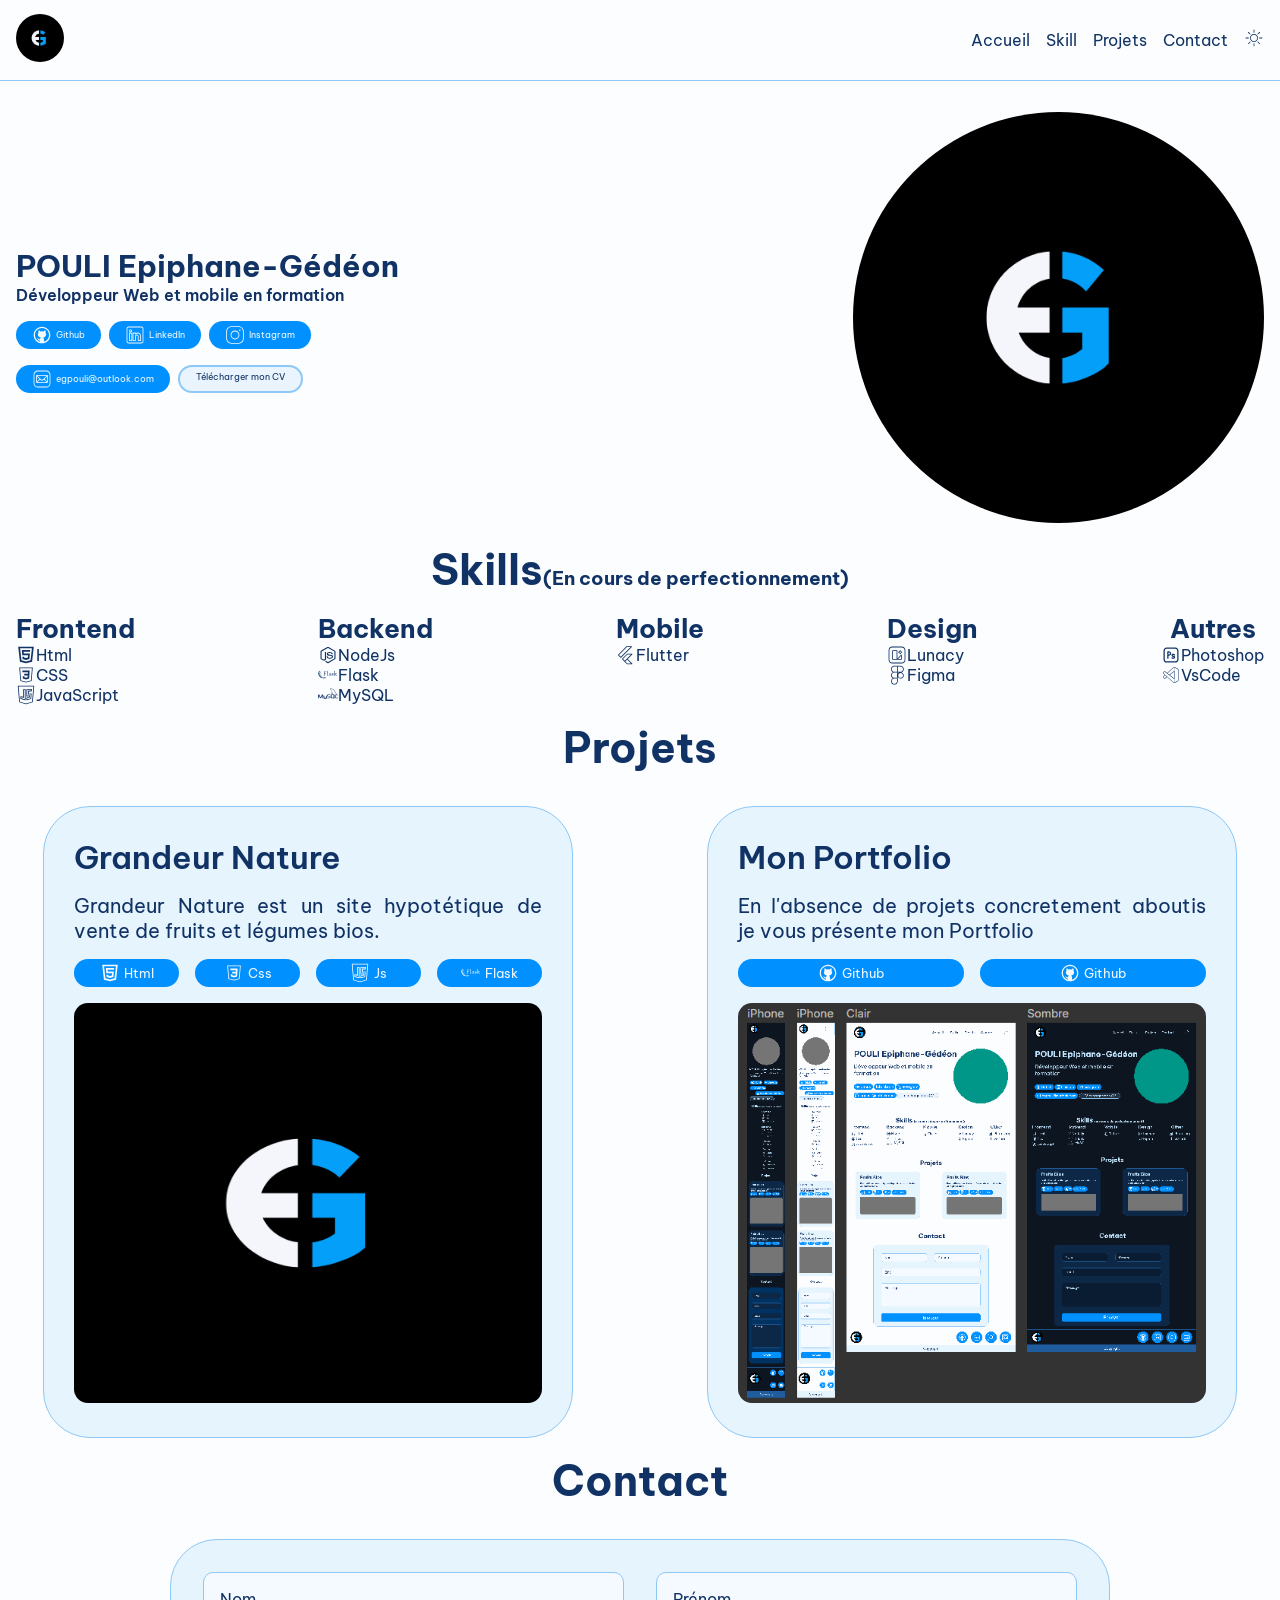
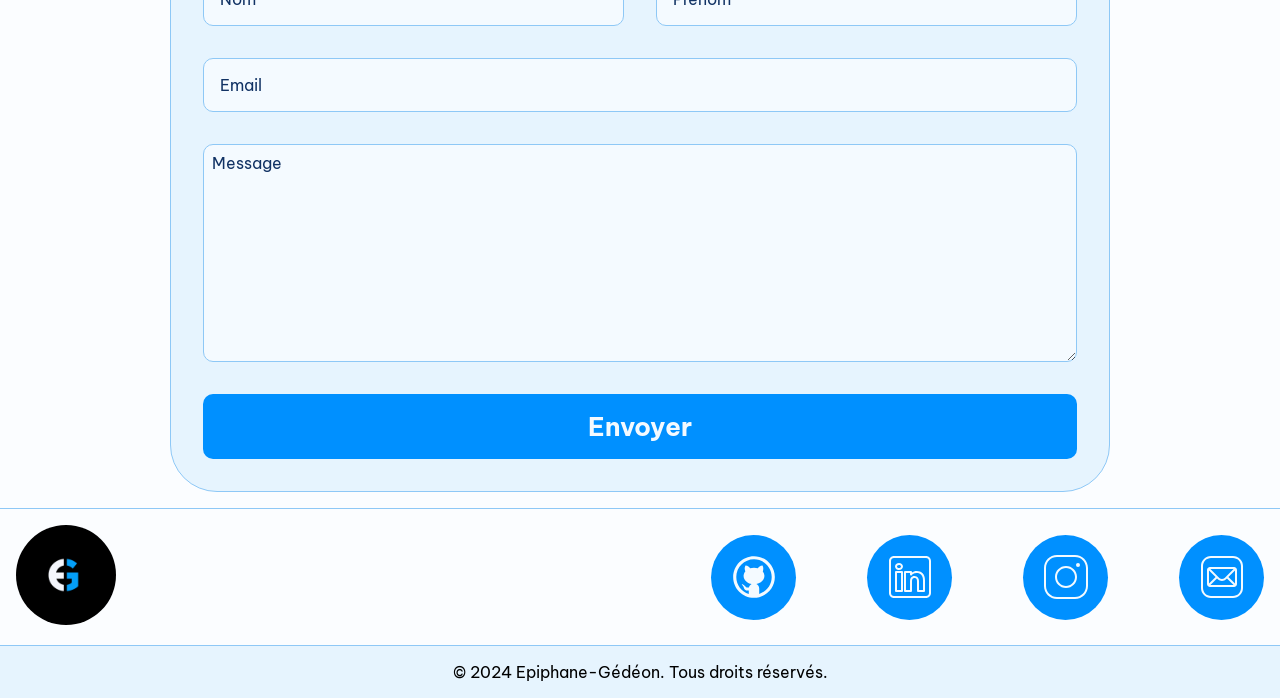
==== index.html @ 118edf69 "ProjectTaille" ====
<!DOCTYPE html>
<html lang="fr">
<head>
    <meta charset="UTF-8">
    <meta name="viewport" content="width=device-width, initial-scale=1.0">
    <link rel="alternate" href="https://www.apple.com/fr/" hreflang="fr-FR">
    <link rel="alternate" href="https://www.apple.com/" hreflang="en-US">
    <link rel="stylesheet" href="style.css">
    <link rel="icon" type="image/png" sizes="32x32" href="Images/favicon.png">
    <!--La police d'écriture-->
    <link rel="preconnect" href="https://fonts.googleapis.com">
    <link rel="preconnect" href="https://fonts.gstatic.com" crossorigin>
    <link href="https://fonts.googleapis.com/css2?family=Be+Vietnam+Pro:ital,wght@0,100;0,200;0,300;0,400;0,500;0,600;0,700;0,800;0,900;1,100;1,200;1,300;1,400;1,500;1,600;1,700;1,800;1,900&display=swap" rel="stylesheet">
    <title>POULI Epiphane-Gédéon</title>
</head>
<body>
    <header>
        <div class="logo">
            <a href=""><img src="Images/Ged.png", alt="Logo DigiComm Group"></a>
        </div>
        <div class="hamburger">
            <div class="line"></div>
            <div class="line"></div>
            <div class="line"></div>
        </div>
        <nav class = "navbar" >
            <ul class="menu">
                <li><a href="#accueil">Accueil</a></li>
                <li><a href="#skills">Skill</a></li> 
                <li><a href="#projects">Projets</a></li>
                <li><a href="#contacts">Contact</a></li>
                <li onclick="toggleDarkMode()" class="theme">
                    <svg class="icon" xmlns="http://www.w3.org/2000/svg"  viewBox="0 0 50 50" width="50px" height="50px"><path d="M 24.90625 3.96875 C 24.863281 3.976563 24.820313 3.988281 24.78125 4 C 24.316406 4.105469 23.988281 4.523438 24 5 L 24 11 C 23.996094 11.359375 24.183594 11.695313 24.496094 11.878906 C 24.808594 12.058594 25.191406 12.058594 25.503906 11.878906 C 25.816406 11.695313 26.003906 11.359375 26 11 L 26 5 C 26.011719 4.710938 25.894531 4.433594 25.6875 4.238281 C 25.476563 4.039063 25.191406 3.941406 24.90625 3.96875 Z M 10.65625 9.84375 C 10.28125 9.910156 9.980469 10.183594 9.875 10.546875 C 9.769531 10.914063 9.878906 11.304688 10.15625 11.5625 L 14.40625 15.8125 C 14.648438 16.109375 15.035156 16.246094 15.410156 16.160156 C 15.78125 16.074219 16.074219 15.78125 16.160156 15.410156 C 16.246094 15.035156 16.109375 14.648438 15.8125 14.40625 L 11.5625 10.15625 C 11.355469 9.933594 11.054688 9.820313 10.75 9.84375 C 10.71875 9.84375 10.6875 9.84375 10.65625 9.84375 Z M 39.03125 9.84375 C 38.804688 9.875 38.59375 9.988281 38.4375 10.15625 L 34.1875 14.40625 C 33.890625 14.648438 33.753906 15.035156 33.839844 15.410156 C 33.925781 15.78125 34.21875 16.074219 34.589844 16.160156 C 34.964844 16.246094 35.351563 16.109375 35.59375 15.8125 L 39.84375 11.5625 C 40.15625 11.265625 40.246094 10.800781 40.0625 10.410156 C 39.875 10.015625 39.460938 9.789063 39.03125 9.84375 Z M 24.90625 15 C 24.875 15.007813 24.84375 15.019531 24.8125 15.03125 C 24.75 15.035156 24.6875 15.046875 24.625 15.0625 C 24.613281 15.074219 24.605469 15.082031 24.59375 15.09375 C 19.289063 15.320313 15 19.640625 15 25 C 15 30.503906 19.496094 35 25 35 C 30.503906 35 35 30.503906 35 25 C 35 19.660156 30.746094 15.355469 25.46875 15.09375 C 25.433594 15.09375 25.410156 15.0625 25.375 15.0625 C 25.273438 15.023438 25.167969 15.003906 25.0625 15 C 25.042969 15 25.019531 15 25 15 C 24.96875 15 24.9375 15 24.90625 15 Z M 24.9375 17 C 24.957031 17 24.980469 17 25 17 C 25.03125 17 25.0625 17 25.09375 17 C 29.46875 17.050781 33 20.613281 33 25 C 33 29.421875 29.421875 33 25 33 C 20.582031 33 17 29.421875 17 25 C 17 20.601563 20.546875 17.035156 24.9375 17 Z M 4.71875 24 C 4.167969 24.078125 3.78125 24.589844 3.859375 25.140625 C 3.9375 25.691406 4.449219 26.078125 5 26 L 11 26 C 11.359375 26.003906 11.695313 25.816406 11.878906 25.503906 C 12.058594 25.191406 12.058594 24.808594 11.878906 24.496094 C 11.695313 24.183594 11.359375 23.996094 11 24 L 5 24 C 4.96875 24 4.9375 24 4.90625 24 C 4.875 24 4.84375 24 4.8125 24 C 4.78125 24 4.75 24 4.71875 24 Z M 38.71875 24 C 38.167969 24.078125 37.78125 24.589844 37.859375 25.140625 C 37.9375 25.691406 38.449219 26.078125 39 26 L 45 26 C 45.359375 26.003906 45.695313 25.816406 45.878906 25.503906 C 46.058594 25.191406 46.058594 24.808594 45.878906 24.496094 C 45.695313 24.183594 45.359375 23.996094 45 24 L 39 24 C 38.96875 24 38.9375 24 38.90625 24 C 38.875 24 38.84375 24 38.8125 24 C 38.78125 24 38.75 24 38.71875 24 Z M 15 33.875 C 14.773438 33.90625 14.5625 34.019531 14.40625 34.1875 L 10.15625 38.4375 C 9.859375 38.679688 9.722656 39.066406 9.808594 39.441406 C 9.894531 39.8125 10.1875 40.105469 10.558594 40.191406 C 10.933594 40.277344 11.320313 40.140625 11.5625 39.84375 L 15.8125 35.59375 C 16.109375 35.308594 16.199219 34.867188 16.039063 34.488281 C 15.882813 34.109375 15.503906 33.867188 15.09375 33.875 C 15.0625 33.875 15.03125 33.875 15 33.875 Z M 34.6875 33.875 C 34.3125 33.941406 34.011719 34.214844 33.90625 34.578125 C 33.800781 34.945313 33.910156 35.335938 34.1875 35.59375 L 38.4375 39.84375 C 38.679688 40.140625 39.066406 40.277344 39.441406 40.191406 C 39.8125 40.105469 40.105469 39.8125 40.191406 39.441406 C 40.277344 39.066406 40.140625 38.679688 39.84375 38.4375 L 35.59375 34.1875 C 35.40625 33.988281 35.148438 33.878906 34.875 33.875 C 34.84375 33.875 34.8125 33.875 34.78125 33.875 C 34.75 33.875 34.71875 33.875 34.6875 33.875 Z M 24.90625 37.96875 C 24.863281 37.976563 24.820313 37.988281 24.78125 38 C 24.316406 38.105469 23.988281 38.523438 24 39 L 24 45 C 23.996094 45.359375 24.183594 45.695313 24.496094 45.878906 C 24.808594 46.058594 25.191406 46.058594 25.503906 45.878906 C 25.816406 45.695313 26.003906 45.359375 26 45 L 26 39 C 26.011719 38.710938 25.894531 38.433594 25.6875 38.238281 C 25.476563 38.039063 25.191406 37.941406 24.90625 37.96875 Z"/></svg>
                </li>
            </ul>
        </nav>
    </header>
    <main>
        <section class="section-Accueil" id="accueil">
            <div class="info">
                <div class="text">
                    <h1>POULI Epiphane-Gédéon</h1>
                    <h2>Développeur Web et mobile en formation</h2>
                </div>
                <div class="boutons">
                    <a href="https://github.com/epiphane-gedeon" class="bouton" target="_blank">
                        <div class="bouton-text">
                            <svg class="icon" xmlns="http://www.w3.org/2000/svg"  viewBox="0 0 48 48"><path d="M 24 4 C 12.972066 4 4 12.972074 4 24 C 4 35.027926 12.972066 44 24 44 C 35.027934 44 44 35.027926 44 24 C 44 12.972074 35.027934 4 24 4 z M 24 7 C 33.406615 7 41 14.593391 41 24 C 41 31.66536 35.956939 38.122519 29 40.251953 L 29 35.136719 C 29 33.226635 27.899316 31.588619 26.308594 30.773438 A 10 8 0 0 0 32.4375 18.720703 C 32.881044 17.355414 33.376523 14.960672 32.199219 13.076172 C 29.929345 13.076172 28.464667 14.632086 27.765625 15.599609 A 10 8 0 0 0 24 15 A 10 8 0 0 0 20.230469 15.59375 C 19.529731 14.625773 18.066226 13.076172 15.800781 13.076172 C 14.449711 15.238817 15.28492 17.564557 15.732422 18.513672 A 10 8 0 0 0 21.681641 30.779297 C 20.3755 31.452483 19.397283 32.674042 19.097656 34.15625 L 17.783203 34.15625 C 16.486203 34.15625 15.98225 33.629234 15.28125 32.740234 C 14.58925 31.851234 13.845172 31.253859 12.951172 31.005859 C 12.469172 30.954859 12.144453 31.321484 12.564453 31.646484 C 13.983453 32.612484 14.081391 34.193516 14.650391 35.228516 C 15.168391 36.160516 16.229687 37 17.429688 37 L 19 37 L 19 40.251953 C 12.043061 38.122519 7 31.66536 7 24 C 7 14.593391 14.593385 7 24 7 z"/></svg>
                            <p>Github</p>
                        </div>
                    </a>
                    <a href="https://www.linkedin.com/in/epiphane-gedeon-pouli/" class="bouton" target="_blank">
                        <div class="bouton-text">
                            <svg class="icon" xmlns="http://www.w3.org/2000/svg"  viewBox="0 0 50 50" width="50px" height="50px"><path d="M 9 4 C 6.2504839 4 4 6.2504839 4 9 L 4 41 C 4 43.749516 6.2504839 46 9 46 L 41 46 C 43.749516 46 46 43.749516 46 41 L 46 9 C 46 6.2504839 43.749516 4 41 4 L 9 4 z M 9 6 L 41 6 C 42.668484 6 44 7.3315161 44 9 L 44 41 C 44 42.668484 42.668484 44 41 44 L 9 44 C 7.3315161 44 6 42.668484 6 41 L 6 9 C 6 7.3315161 7.3315161 6 9 6 z M 14 11.011719 C 12.904779 11.011719 11.919219 11.339079 11.189453 11.953125 C 10.459687 12.567171 10.011719 13.484511 10.011719 14.466797 C 10.011719 16.333977 11.631285 17.789609 13.691406 17.933594 A 0.98809878 0.98809878 0 0 0 13.695312 17.935547 A 0.98809878 0.98809878 0 0 0 14 17.988281 C 16.27301 17.988281 17.988281 16.396083 17.988281 14.466797 A 0.98809878 0.98809878 0 0 0 17.986328 14.414062 C 17.884577 12.513831 16.190443 11.011719 14 11.011719 z M 14 12.988281 C 15.392231 12.988281 15.94197 13.610038 16.001953 14.492188 C 15.989803 15.348434 15.460091 16.011719 14 16.011719 C 12.614594 16.011719 11.988281 15.302225 11.988281 14.466797 C 11.988281 14.049083 12.140703 13.734298 12.460938 13.464844 C 12.78117 13.19539 13.295221 12.988281 14 12.988281 z M 11 19 A 1.0001 1.0001 0 0 0 10 20 L 10 39 A 1.0001 1.0001 0 0 0 11 40 L 17 40 A 1.0001 1.0001 0 0 0 18 39 L 18 33.134766 L 18 20 A 1.0001 1.0001 0 0 0 17 19 L 11 19 z M 20 19 A 1.0001 1.0001 0 0 0 19 20 L 19 39 A 1.0001 1.0001 0 0 0 20 40 L 26 40 A 1.0001 1.0001 0 0 0 27 39 L 27 29 C 27 28.170333 27.226394 27.345035 27.625 26.804688 C 28.023606 26.264339 28.526466 25.940057 29.482422 25.957031 C 30.468166 25.973981 30.989999 26.311669 31.384766 26.841797 C 31.779532 27.371924 32 28.166667 32 29 L 32 39 A 1.0001 1.0001 0 0 0 33 40 L 39 40 A 1.0001 1.0001 0 0 0 40 39 L 40 28.261719 C 40 25.300181 39.122788 22.95433 37.619141 21.367188 C 36.115493 19.780044 34.024172 19 31.8125 19 C 29.710483 19 28.110853 19.704889 27 20.423828 L 27 20 A 1.0001 1.0001 0 0 0 26 19 L 20 19 z M 12 21 L 16 21 L 16 33.134766 L 16 38 L 12 38 L 12 21 z M 21 21 L 25 21 L 25 22.560547 A 1.0001 1.0001 0 0 0 26.798828 23.162109 C 26.798828 23.162109 28.369194 21 31.8125 21 C 33.565828 21 35.069366 21.582581 36.167969 22.742188 C 37.266572 23.901794 38 25.688257 38 28.261719 L 38 38 L 34 38 L 34 29 C 34 27.833333 33.720468 26.627107 32.990234 25.646484 C 32.260001 24.665862 31.031834 23.983076 29.517578 23.957031 C 27.995534 23.930001 26.747519 24.626988 26.015625 25.619141 C 25.283731 26.611293 25 27.829667 25 29 L 25 38 L 21 38 L 21 21 z"/></svg>
                            <p>LinkedIn</p>
                        </div>
                    </a>
                    <a href="https://www.instagram.com/epiphane_gedeon" class="bouton" target="_blank">
                        <div class="bouton-text">
                            <svg class="icon" xmlns="http://www.w3.org/2000/svg"  viewBox="0 0 50 50" width="50px" height="50px"><path d="M 16 3 C 8.8324839 3 3 8.8324839 3 16 L 3 34 C 3 41.167516 8.8324839 47 16 47 L 34 47 C 41.167516 47 47 41.167516 47 34 L 47 16 C 47 8.8324839 41.167516 3 34 3 L 16 3 z M 16 5 L 34 5 C 40.086484 5 45 9.9135161 45 16 L 45 34 C 45 40.086484 40.086484 45 34 45 L 16 45 C 9.9135161 45 5 40.086484 5 34 L 5 16 C 5 9.9135161 9.9135161 5 16 5 z M 37 11 A 2 2 0 0 0 35 13 A 2 2 0 0 0 37 15 A 2 2 0 0 0 39 13 A 2 2 0 0 0 37 11 z M 25 14 C 18.936712 14 14 18.936712 14 25 C 14 31.063288 18.936712 36 25 36 C 31.063288 36 36 31.063288 36 25 C 36 18.936712 31.063288 14 25 14 z M 25 16 C 29.982407 16 34 20.017593 34 25 C 34 29.982407 29.982407 34 25 34 C 20.017593 34 16 29.982407 16 25 C 16 20.017593 20.017593 16 25 16 z"/></svg>
                            <p>Instagram</p>
                        </div>
                    </a>
                </div>
                <div class="boutons">
                    <a href="mailto:egpouli@outlook.com" class="bouton" target="_blank">
                        <div class="bouton-text">
                            <svg class="icon" xmlns="http://www.w3.org/2000/svg" viewBox="0 0 50 50"><path d="M 14 4 C 8.4886661 4 4 8.4886661 4 14 L 4 36 C 4 41.511334 8.4886661 46 14 46 L 36 46 C 41.511334 46 46 41.511334 46 36 L 46 14 C 46 8.4886661 41.511334 4 36 4 L 14 4 z M 14 6 L 36 6 C 40.430666 6 44 9.5693339 44 14 L 44 36 C 44 40.430666 40.430666 44 36 44 L 14 44 C 9.5693339 44 6 40.430666 6 36 L 6 14 C 6 9.5693339 9.5693339 6 14 6 z M 13 15 C 11.35503 15 10 16.35503 10 18 L 10 32 C 10 33.64497 11.35503 35 13 35 L 37 35 C 38.64497 35 40 33.64497 40 32 L 40 18 C 40 16.35503 38.64497 15 37 15 L 13 15 z M 13.414062 17 L 36.583984 17 L 27.677734 25.892578 C 26.18494 27.382984 23.796834 27.382819 22.304688 25.890625 L 13.414062 17 z M 38 18.412109 L 38 31.587891 L 31.402344 25 L 38 18.412109 z M 12 18.414062 L 18.585938 25 L 12 31.585938 L 12 18.414062 z M 29.988281 26.412109 L 36.585938 33 L 13.414062 33 L 20 26.414062 L 20.890625 27.304688 C 23.146478 29.56054 26.832638 29.562194 29.089844 27.308594 L 29.988281 26.412109 z"/></svg>
                            <p>egpouli@outlook.com</p>
                        </div>
                    </a>
                    <a href="Docs/CV.pdf" download="CV_POULI_Epiphane-Gedeon.pdf" class="bouton bouton-transparent">Télécharger mon CV</a>
                </div>
            </div>
            <div class="photo">
                <img src="Images/Ged.png" alt="Photo de Gédéon">
            </div>
        </section>
        <section class="skills" id="skills">
            <h1>Skills<span>(En cours de perfectionnement)</span></h1>
            <div class="skills-container">
                <div class="skill-type">
                    <h1>Frontend</h1>
                    <div class="skill">
                        <svg class="icon" xmlns="http://www.w3.org/2000/svg"  viewBox="0 0 24 24" width="48px" height="48px"><path d="M 2.6289062 2 L 4.7109375 20 L 11.998047 22 L 19.287109 20 L 21.369141 2 L 2.6289062 2 z M 4.8710938 4 L 19.126953 4 L 17.457031 18.429688 L 12 19.925781 L 6.5429688 18.429688 L 4.8710938 4 z M 7.0078125 6 L 7.5449219 12.337891 L 14.480469 12.337891 L 14.244141 15.091797 L 12.023438 15.591797 L 9.7617188 15.09375 L 9.6757812 14.074219 L 7.6933594 14.074219 L 7.9140625 16.697266 L 11.960938 17.986328 L 12.001953 18 L 16.09375 16.697266 L 16.640625 10.261719 L 9.3515625 10.261719 L 9.1699219 8.0820312 L 16.824219 8.0820312 L 17.003906 6 L 7.0078125 6 z"/></svg>
                        <p>Html</p>
                    </div>
                    <div class="skill">
                        <svg class="icon" xmlns="http://www.w3.org/2000/svg"  viewBox="0 0 50 50" width="50px" height="50px"><path fill-rule="evenodd" d="M 39 40 L 25 44 L 11 40 L 8 6 L 42 6 C 41 17.332031 40 28.667969 39 40 Z M 39.816406 8 L 10.183594 8 L 12.871094 38.453125 L 25 41.921875 L 37.128906 38.453125 Z M 16.800781 28 L 20.800781 28 L 20.898438 30.5 L 25 31.898438 L 29.101563 30.5 L 29.398438 26 L 20.601563 26 L 20.398438 22 L 29.601563 22 L 29.898438 18 L 16.101563 18 L 15.800781 14 L 34.101563 14 L 33.601563 22 L 32.898438 33.5 L 25 36.101563 L 17.101563 33.5 Z"/></svg>
                        <p>CSS</p>
                    </div>
                    <div class="skill">
                        <svg class="icon" xmlns="http://www.w3.org/2000/svg"  viewBox="0 0 50 50" width="50px" height="50px"><path d="M 5.4648438 2 A 1.0001 1.0001 0 0 0 4.46875 3.0898438 L 7.9882812 42.515625 A 1.0001 1.0001 0 0 0 8.7089844 43.388672 L 24.71875 47.960938 A 1.0001 1.0001 0 0 0 25.267578 47.960938 L 41.292969 43.388672 A 1.0001 1.0001 0 0 0 42.013672 42.515625 L 45.53125 3.0898438 A 1.0001 1.0001 0 0 0 44.535156 2 L 5.4648438 2 z M 6.5585938 4 L 43.441406 4 L 40.083984 41.654297 L 24.994141 45.960938 L 9.9199219 41.654297 L 6.5585938 4 z M 19 10 A 1.0001 1.0001 0 0 0 18 11 L 18 29.628906 L 12.267578 28.041016 A 1.0001 1.0001 0 0 0 11 29.003906 L 11 33.949219 A 1.0001 1.0001 0 0 0 11.732422 34.912109 L 22.732422 37.962891 A 1.0001 1.0001 0 0 0 24 37 L 24 11 A 1.0001 1.0001 0 0 0 23 10 L 19 10 z M 27 10 A 1.0001 1.0001 0 0 0 26 11 L 26 28 A 1.0001 1.0001 0 0 0 27.169922 28.986328 L 32.917969 27.996094 L 32.798828 29.767578 L 26.734375 31.435547 A 1.0001 1.0001 0 0 0 26 32.398438 L 26 37 A 1.0001 1.0001 0 0 0 27.265625 37.964844 L 37.265625 35.214844 A 1.0001 1.0001 0 0 0 37.996094 34.335938 L 39.050781 22.085938 A 1.0001 1.0001 0 0 0 37.914062 21.009766 L 32 21.847656 L 32 16 L 38.654297 16 A 1.0001 1.0001 0 0 0 39.650391 15.085938 L 39.996094 11.085938 A 1.0001 1.0001 0 0 0 39 10 L 27 10 z M 20 12 L 22 12 L 22 35.685547 L 13 33.189453 L 13 30.318359 L 18.732422 31.908203 A 1.0001 1.0001 0 0 0 20 30.945312 L 20 12 z M 28 12 L 37.910156 12 L 37.736328 14 L 31 14 A 1.0001 1.0001 0 0 0 30 15 L 30 23 A 1.0001 1.0001 0 0 0 31.140625 23.990234 L 36.951172 23.166016 L 36.0625 33.470703 L 28 35.6875 L 28 33.162109 L 34.015625 31.507812 A 1.0001 1.0001 0 0 0 34.748047 30.611328 L 34.998047 26.861328 A 1.0001 1.0001 0 0 0 33.830078 25.808594 L 28 26.8125 L 28 12 z"/></svg>
                        <p>JavaScript</p>
                    </div>
                </div>
                <div class="skill-type">
                    <h1>Backend</h1>
                    <div class="skill">
                        <svg class="icon" xmlns="http://www.w3.org/2000/svg"  viewBox="0 0 32 32" width="32px" height="32px"><path d="M 15.994141 3 C 15.629141 3 15.264219 3.0895313 14.949219 3.2695312 L 5.0390625 8.9902344 C 4.3990625 9.3602344 4 10.060781 4 10.800781 L 4 21.179688 C 4 21.929688 4.3990625 22.620234 5.0390625 22.990234 L 7.640625 24.490234 C 8.900625 25.110234 9.3499219 25.109375 9.9199219 25.109375 C 11.789922 25.109375 12.859375 23.979531 12.859375 22.019531 L 12.859375 11.310547 C 12.859375 11.150547 12.730312 11.019531 12.570312 11.019531 L 11.320312 11.019531 C 11.150313 11.019531 11.029297 11.150547 11.029297 11.310547 L 11.029297 22.009766 C 11.029297 22.889766 10.120391 23.749531 8.6503906 23.019531 L 5.9296875 21.449219 C 5.8296875 21.399219 5.7695313 21.289687 5.7695312 21.179688 L 5.7695312 10.810547 C 5.7695312 10.690547 5.8296875 10.589297 5.9296875 10.529297 L 15.839844 4.8105469 C 15.929844 4.7505469 16.050391 4.7505469 16.150391 4.8105469 L 26.060547 10.529297 C 26.160547 10.589297 26.220703 10.690781 26.220703 10.800781 L 26.220703 21.179688 C 26.220703 21.289687 26.160313 21.399219 26.070312 21.449219 L 16.150391 27.179688 C 16.060391 27.229688 15.929844 27.229688 15.839844 27.179688 L 13.289062 25.669922 C 13.219062 25.619922 13.120781 25.610391 13.050781 25.650391 C 12.340781 26.050391 12.210781 26.100078 11.550781 26.330078 C 11.390781 26.380078 11.140625 26.479766 11.640625 26.759766 L 14.949219 28.720703 C 15.269219 28.900703 15.630234 29 15.990234 29 C 16.360234 29 16.719062 28.900703 17.039062 28.720703 L 26.960938 22.990234 C 27.600938 22.620234 28 21.929688 28 21.179688 L 28 10.810547 C 28 10.060547 27.600938 9.37 26.960938 9 L 17.039062 3.2695312 C 16.724063 3.0895313 16.359141 3 15.994141 3 z M 18.660156 11.005859 C 15.830156 11.005859 14.140625 12.205078 14.140625 14.205078 C 14.140625 16.375078 15.819062 16.974141 18.539062 17.244141 C 21.789062 17.564141 22.039062 18.045547 22.039062 18.685547 C 22.039062 19.785547 21.150547 20.255859 19.060547 20.255859 C 16.430547 20.255859 15.850156 19.594922 15.660156 18.294922 C 15.640156 18.154922 15.520859 18.054688 15.380859 18.054688 L 14.089844 18.054688 C 13.929844 18.054688 13.810547 18.185938 13.810547 18.335938 C 13.810547 20.005937 14.720547 21.994141 19.060547 21.994141 C 22.200547 21.994141 24 20.755703 24 18.595703 C 24 16.455703 22.549766 15.884609 19.509766 15.474609 C 16.419766 15.074609 16.109375 14.864531 16.109375 14.144531 C 16.109375 13.544531 16.380156 12.755859 18.660156 12.755859 C 20.690156 12.755859 21.449766 13.194453 21.759766 14.564453 C 21.789766 14.694453 21.899062 14.794922 22.039062 14.794922 L 23.330078 14.794922 C 23.410078 14.794922 23.479063 14.755313 23.539062 14.695312 C 23.589062 14.645313 23.619375 14.564609 23.609375 14.474609 C 23.409375 12.114609 21.840156 11.005859 18.660156 11.005859 z"/></svg>
                        <p>NodeJs</p>
                    </div>
                    <div class="skill">
                        <svg class="icon" xmlns="http://www.w3.org/2000/svg"  viewBox="0 0 50 50" width="50px" height="50px"><path d="M 2.609375 14.628906 C 2.194125 14.663781 1.8316094 14.997641 2.3496094 15.556641 C 3.3446094 16.118641 1.3683125 16.532203 1.9453125 16.908203 C 2.1293125 17.304203 1.9305781 17.745406 1.3925781 17.816406 C 0.60457812 17.884406 0.67926562 18.960484 1.4472656 18.396484 C 2.3042656 18.124484 1.5954062 18.504031 1.1914062 18.582031 C 0.28440625 18.846031 -0.33364063 19.752078 0.19335938 20.580078 C 0.69735938 21.720078 0.83165625 22.991734 1.2226562 24.177734 C 1.8696563 26.001734 2.8149688 27.737328 4.0429688 29.236328 C 4.6259687 30.086328 5.4782969 30.690313 6.2792969 31.320312 C 7.0672969 31.831312 7.9447969 32.342516 8.8417969 32.603516 C 10.434797 33.186516 12.144359 33.241047 13.818359 33.373047 C 14.838359 33.371047 15.862141 33.299141 16.869141 33.119141 C 17.775141 33.217141 18.427094 32.442563 19.246094 32.851562 C 19.742094 32.411563 20.464938 32.603203 20.960938 32.283203 C 21.327938 31.035203 19.700547 32.035781 19.185547 31.425781 C 18.625547 32.083781 18.155562 31.353594 17.476562 31.558594 C 16.320563 31.616594 17.564156 31.040719 17.535156 30.511719 C 16.922156 30.041719 16.229891 31.157031 15.837891 31.457031 C 14.869891 31.282031 13.911437 31.006891 13.023438 30.587891 C 12.011437 30.060891 11.018156 29.433922 10.285156 28.544922 C 9.5181563 27.636922 8.6703125 26.718734 8.3203125 25.552734 C 7.5803125 23.627734 7.6284531 21.543484 7.4394531 19.521484 C 7.5094531 18.152484 8.9550781 19.668828 9.5800781 19.173828 C 9.3660781 18.463828 8.2257031 18.239078 7.5957031 17.955078 C 6.9877031 17.913078 6.7661406 17.368219 6.1191406 17.324219 C 6.1501406 16.564219 4.9303281 16.982406 4.4863281 16.441406 C 4.9233281 15.313406 3.0385469 16.468187 3.1855469 15.492188 C 3.4925469 14.857687 3.024625 14.594031 2.609375 14.628906 z M 2.6152344 14.724609 C 2.7137969 14.700016 2.8271562 14.719797 2.9414062 14.810547 C 3.4834062 15.540547 1.9445156 14.726828 2.4785156 15.423828 C 2.1537656 15.271578 2.3195469 14.798391 2.6152344 14.724609 z M 41.914062 15.085938 C 41.847063 15.085938 41.671672 15.177281 41.388672 15.363281 C 41.038672 15.589281 40.669203 15.767484 40.283203 15.896484 C 40.041203 15.979484 39.921875 16.095141 39.921875 16.244141 C 39.921875 16.347141 40.005781 16.427375 40.175781 16.484375 C 40.536781 16.603375 40.773719 16.767516 40.886719 16.978516 C 40.969719 17.143516 41.011719 17.436375 41.011719 17.859375 L 41.011719 24.615234 C 41.011719 25.207234 40.868938 25.539328 40.585938 25.611328 C 40.270937 25.693328 40.113281 25.814609 40.113281 25.974609 C 40.113281 26.041609 40.118906 26.094859 40.128906 26.130859 C 40.153906 26.233859 40.321859 26.272094 40.630859 26.246094 C 41.857859 26.148094 42.729141 26.123922 43.244141 26.169922 C 43.409141 26.185922 43.509828 26.178391 43.548828 26.150391 C 43.587828 26.122391 43.607422 26.048687 43.607422 25.929688 C 43.607422 25.779687 43.486141 25.689203 43.244141 25.658203 C 42.852141 25.617203 42.602141 25.560281 42.494141 25.488281 C 42.340141 25.385281 42.256094 25.169844 42.246094 24.839844 C 42.236094 24.509844 42.232422 24.257031 42.232422 24.082031 C 42.232422 23.835031 42.353703 23.643766 42.595703 23.509766 C 42.811703 23.354766 42.962781 23.277344 43.050781 23.277344 C 43.122781 23.277344 43.182516 23.320344 43.228516 23.402344 C 43.795516 24.361344 44.486781 25.278297 45.300781 26.154297 C 45.423781 26.283297 45.630922 26.318719 45.919922 26.261719 C 46.502922 26.215719 46.972984 26.190547 47.333984 26.185547 C 47.575984 26.175547 47.697266 26.078437 47.697266 25.898438 C 47.697266 25.754437 47.668328 25.665812 47.611328 25.632812 C 47.554328 25.599812 47.408875 25.582031 47.171875 25.582031 C 46.852875 25.582031 46.508578 25.425328 46.142578 25.111328 C 45.570578 24.612328 44.962359 23.871578 44.318359 22.892578 C 44.143359 22.619578 44.056641 22.447 44.056641 22.375 C 44.056641 22.329 44.076188 22.290766 44.117188 22.259766 C 44.673188 21.703766 45.1975 21.313797 45.6875 21.091797 C 46.0385 20.926797 46.411594 20.835313 46.808594 20.820312 C 47.061594 20.805312 47.1875 20.710156 47.1875 20.535156 C 47.1875 20.349156 47.107266 20.253047 46.947266 20.248047 C 46.458266 20.248047 45.965703 20.245234 45.470703 20.240234 C 44.759703 20.235234 44.218656 20.20825 43.847656 20.15625 C 43.682656 20.13025 43.591172 20.208672 43.576172 20.388672 C 43.566172 20.568672 43.652031 20.668453 43.832031 20.689453 C 44.249031 20.746453 44.457031 20.843422 44.457031 20.982422 C 44.457031 21.059422 44.395484 21.163969 44.271484 21.292969 C 43.647484 21.833969 43.123312 22.270469 42.695312 22.605469 C 42.535313 22.739469 42.416844 22.806641 42.339844 22.806641 C 42.267844 22.806641 42.230469 22.739469 42.230469 22.605469 L 42.216797 17.767578 C 42.216797 17.133578 42.219609 16.627953 42.224609 16.251953 C 42.229609 15.705953 42.232422 15.450328 42.232422 15.486328 C 42.232422 15.218328 42.125062 15.085938 41.914062 15.085938 z M 24.267578 15.140625 C 24.185578 15.140625 23.988688 15.231969 23.679688 15.417969 C 23.303688 15.654969 22.939844 15.830359 22.589844 15.943359 C 22.357844 16.020359 22.242188 16.137969 22.242188 16.292969 C 22.242187 16.395969 22.322422 16.47425 22.482422 16.53125 C 22.786422 16.63925 22.998141 16.792281 23.119141 16.988281 C 23.240141 17.184281 23.302734 17.491203 23.302734 17.908203 L 23.302734 24.902344 C 23.302734 25.324344 23.161859 25.579062 22.880859 25.664062 C 22.599859 25.749063 22.460938 25.852563 22.460938 25.976562 C 22.460938 26.115562 22.484203 26.201422 22.533203 26.232422 C 22.582203 26.262422 22.712828 26.267094 22.923828 26.246094 C 23.975828 26.158094 24.855406 26.149797 25.566406 26.216797 C 25.798406 26.241797 25.914062 26.151312 25.914062 25.945312 C 25.914062 25.796312 25.799406 25.708594 25.566406 25.683594 C 25.190406 25.637594 24.924531 25.542391 24.769531 25.400391 C 24.614531 25.258391 24.537109 25.030797 24.537109 24.716797 L 24.507812 17.814453 C 24.501812 17.320453 24.506484 16.816641 24.521484 16.306641 C 24.542484 15.770641 24.552734 15.512203 24.552734 15.533203 C 24.552734 15.270203 24.458578 15.140625 24.267578 15.140625 z M 13.988281 15.953125 C 13.931281 15.963125 13.891234 16.017234 13.865234 16.115234 C 13.814234 16.275234 13.891656 16.401141 14.097656 16.494141 C 14.426656 16.644141 14.652437 16.811141 14.773438 16.994141 C 14.894438 17.177141 14.955078 17.439297 14.955078 17.779297 L 14.955078 24.396484 C 14.955078 25.226484 14.702266 25.669563 14.197266 25.726562 C 13.976266 25.747563 13.865234 25.823031 13.865234 25.957031 C 13.865234 26.169031 13.975266 26.259516 14.197266 26.228516 C 14.990266 26.120516 15.99775 26.116844 17.21875 26.214844 C 17.64075 26.250844 17.867438 26.183672 17.898438 26.013672 C 17.929437 25.818672 17.818406 25.707641 17.566406 25.681641 C 17.072406 25.619641 16.750563 25.549656 16.601562 25.472656 C 16.410562 25.379656 16.314453 25.203312 16.314453 24.945312 L 16.314453 21.46875 C 16.314453 21.40275 16.360125 21.367188 16.453125 21.367188 C 17.272125 21.367187 17.865516 21.389594 18.228516 21.433594 C 18.591516 21.477594 18.840609 21.822797 18.974609 22.466797 C 19.011609 22.636797 19.100141 22.712266 19.244141 22.697266 C 19.419141 22.687266 19.505 22.616422 19.5 22.482422 C 19.448 21.359422 19.494672 20.447094 19.638672 19.746094 C 19.664672 19.622094 19.589063 19.541859 19.414062 19.505859 C 19.208063 19.459859 19.088734 19.540094 19.052734 19.746094 C 18.995734 20.123094 18.937906 20.355313 18.878906 20.445312 C 18.819906 20.535312 18.703203 20.590328 18.533203 20.611328 C 17.662203 20.668328 16.998062 20.700078 16.539062 20.705078 C 16.390062 20.710078 16.316406 20.654156 16.316406 20.535156 L 16.316406 17.033203 C 16.316406 16.914203 16.340578 16.836781 16.392578 16.800781 C 16.475578 16.743781 16.651922 16.716797 16.919922 16.716797 C 18.089922 16.716797 18.819281 16.739156 19.113281 16.785156 C 19.386281 16.821156 19.606484 16.928516 19.771484 17.103516 C 19.911484 17.252516 20.057891 17.514625 20.212891 17.890625 C 20.268891 18.029625 20.369672 18.099609 20.513672 18.099609 C 20.657672 18.099609 20.728516 18.019375 20.728516 17.859375 C 20.748516 17.045375 20.802625 16.466094 20.890625 16.121094 C 20.895625 16.100094 20.898391 16.080687 20.900391 16.054688 C 20.900391 15.977687 20.727812 15.94775 20.382812 15.96875 C 19.346812 16.03075 18.117313 16.0625 16.695312 16.0625 C 15.489312 16.0625 14.723437 16.036375 14.398438 15.984375 C 14.176438 15.948375 14.040281 15.938125 13.988281 15.953125 z M 3.7910156 16.136719 C 3.9290156 16.165969 3.9766563 16.248328 3.5976562 16.298828 L 3.4453125 16.291016 C 3.4253125 16.131516 3.6530156 16.107469 3.7910156 16.136719 z M 3.6386719 16.669922 C 3.9126719 16.789922 4.4744063 16.845484 4.5664062 17.146484 C 4.0054062 16.854484 4.6780313 17.498328 4.2070312 17.486328 C 3.9530312 17.489328 3.4826719 16.943922 3.6386719 16.669922 z M 3.4980469 17.123047 C 4.1330469 17.606047 3.1441875 17.122781 2.7421875 17.425781 C 2.1091875 17.489781 3.4360469 17.069047 3.4980469 17.123047 z M 5.1757812 17.412109 C 5.2568125 17.434484 5.2567969 17.511125 5.1230469 17.671875 C 5.6150469 18.259875 5.2334375 18.061531 4.8984375 17.644531 C 5.1924375 17.847531 4.9656719 18.724094 4.5136719 18.121094 C 4.1936719 17.525094 3.9910781 17.927937 4.3300781 18.335938 C 3.9970781 17.708938 3.033125 17.976797 2.328125 18.216797 C 1.873125 18.166797 3.5105 17.828047 3.6875 17.748047 C 3.96125 17.753297 4.9326875 17.344984 5.1757812 17.412109 z M 7.1484375 18.076172 C 7.3495469 18.073578 7.5478906 18.081156 7.7441406 18.097656 C 8.0591406 18.464656 7.5056875 19.085953 6.9296875 19.126953 C 6.2296875 19.388953 5.5171875 19.453063 4.8671875 19.539062 C 4.0331875 19.434063 3.4343125 20.184297 2.5703125 20.279297 C 2.8003125 19.853297 2.3813594 20.132328 1.9433594 20.111328 C 2.1663594 20.971328 0.40035938 19.882781 1.4433594 19.675781 C 0.66135938 19.397781 0.65042188 20.2195 0.73242188 20.6875 L 0.6796875 20.6875 C -0.0363125 19.7655 0.76001562 19.389484 1.6660156 19.271484 C 1.4940156 19.696484 1.9134062 19.833156 2.3164062 19.910156 C 2.9694063 19.730156 1.8868594 19.614359 2.3808594 19.443359 C 2.6518594 19.393359 1.5168906 19.171922 2.4628906 19.044922 C 3.4328906 18.881922 4.3055781 18.500781 5.2675781 18.300781 C 5.9185781 18.171781 6.5451094 18.083953 7.1484375 18.076172 z M 6.9335938 18.294922 C 6.8479687 18.268297 6.648875 18.321844 6.546875 18.589844 C 6.620875 18.758844 6.6575781 18.540422 6.6425781 18.482422 C 6.9920781 18.428922 7.0192188 18.321547 6.9335938 18.294922 z M 4.9160156 18.654297 C 4.6361406 18.641422 4.177625 18.701984 4.015625 18.896484 C 4.221625 18.990484 4.4481406 18.636375 4.7441406 18.859375 C 5.2966406 18.754375 5.1958906 18.667172 4.9160156 18.654297 z M 8.9121094 18.705078 C 9.052002 18.682236 9.4851562 18.843984 9.3320312 19.115234 C 9.2270312 19.145234 9.2449687 18.986937 9.1679688 18.960938 C 8.8507188 18.799312 8.8281738 18.718783 8.9121094 18.705078 z M 3.4863281 19.080078 C 3.4131875 19.08 3.3546563 19.113125 3.3476562 19.203125 L 3.4882812 19.332031 C 4.0500312 19.377781 3.70575 19.080313 3.4863281 19.080078 z M 3.171875 19.337891 C 3.0675937 19.322656 2.9709687 19.380422 2.9179688 19.576172 C 3.0159688 19.552172 3.171625 19.608688 3.265625 19.679688 C 3.858125 20.084688 3.4847187 19.383594 3.171875 19.337891 z M 6.9824219 19.433594 C 7.5024453 19.33182 7.3507187 20.677922 7.1835938 21.091797 C 7.4985937 20.876797 7.4379375 22.090969 7.3359375 22.542969 C 7.5079375 22.311969 7.5787188 22.91675 7.3867188 23.34375 C 7.4027188 23.27375 7.8028125 23.21275 7.5078125 23.71875 C 7.2828125 23.22275 7.1850781 24.727734 7.3300781 24.052734 C 7.7270781 23.414734 7.6231406 24.018781 7.7441406 24.300781 C 7.8221406 24.885781 8.0831094 25.425359 8.1621094 25.943359 C 8.5291094 26.313359 8.0058125 26.0625 8.0078125 26.5625 C 8.1268125 26.4175 8.612375 26.766156 8.609375 27.285156 C 8.649375 26.462156 8.6966563 27.092641 9.0976562 27.306641 C 9.4326562 27.846641 9.6835938 28.351875 10.183594 28.796875 C 10.573594 29.247875 10.159125 28.931031 10.328125 29.207031 C 10.742125 29.941031 11.70125 30.366594 12.53125 30.558594 C 12.89525 31.032594 13.441641 31.504062 14.181641 31.289062 C 13.555641 31.675063 15.944719 31.780047 15.136719 31.998047 C 14.716719 32.226047 14.318203 31.851094 13.908203 31.871094 C 13.338203 31.675094 12.437172 31.074422 11.826172 31.482422 C 10.981172 32.011422 12.259219 30.892578 11.574219 31.392578 C 10.880219 32.225578 11.102781 30.874297 10.425781 31.279297 C 10.386781 31.150297 9.824 31.114719 10.25 30.886719 C 9.868 30.862719 10.106141 30.838203 10.244141 30.533203 C 10.080141 30.499203 9.1685469 30.531422 8.8105469 30.232422 C 8.3885469 29.683422 8.8842188 29.906328 9.3242188 29.986328 C 8.6182188 30.110328 9.5670625 30.516016 10.039062 30.291016 C 9.8270625 30.201016 9.5844375 29.742797 9.0234375 29.341797 C 8.2394375 28.869797 7.59425 28.644578 6.78125 28.267578 C 5.90125 27.745578 6.9782031 28.082422 7.2832031 28.357422 C 8.1612031 28.744422 7.8156406 27.814266 7.3066406 27.572266 C 6.7486406 27.595266 6.6052031 26.954234 6.1582031 26.990234 C 6.8642031 27.103234 7.3543594 26.807656 6.5683594 26.097656 C 5.8213594 25.225656 6.8803125 26.755594 6.4453125 26.558594 C 6.2473125 26.297594 6.3956719 25.922109 5.7636719 25.787109 C 5.7566719 26.028109 5.6770625 26.401531 5.5390625 25.894531 C 5.3630625 25.924531 5.1615781 26.117703 5.0175781 25.595703 C 5.1535781 25.002703 4.4303594 24.867281 4.3183594 24.488281 C 4.9433594 24.887281 5.2262031 24.572719 4.7832031 24.136719 C 4.4782031 23.603719 4.435625 24.021703 4.265625 24.095703 C 3.652625 24.721703 4.2095 23.015812 3.9375 23.507812 C 3.6635 23.499813 3.8211719 23.809359 3.8261719 24.193359 C 2.9301719 23.971359 4.0437344 24.664875 4.3027344 25.046875 C 3.8937344 24.618875 3.9630938 25.367719 3.6210938 25.011719 C 3.5050937 24.696719 3.4889219 24.199328 2.9199219 24.111328 C 3.5669219 23.887328 2.5350938 23.432203 2.6210938 23.408203 C 2.9910937 23.071203 3.038375 22.608031 3.484375 23.332031 C 2.919375 23.286031 3.4684219 24.264656 3.6074219 23.972656 C 3.5854219 23.471656 3.838375 22.945844 2.984375 22.714844 C 2.733375 23.052844 2.3007344 22.052672 2.8027344 22.263672 C 2.7367344 21.599672 3.5813437 21.991125 3.5273438 21.703125 C 3.9633438 21.512125 2.9995312 20.895437 3.5195312 20.648438 C 3.9175312 20.890438 4.9498594 20.267641 4.2558594 20.181641 C 4.6898594 20.177641 5.0379844 20.367734 5.0839844 19.927734 C 5.4349844 20.003734 6.3844844 20.306078 5.5214844 19.830078 C 5.7974844 19.693078 6.3807969 19.577266 6.7167969 19.572266 C 6.8204219 19.491641 6.9081328 19.448133 6.9824219 19.433594 z M 36.621094 19.992188 C 35.957094 19.992188 35.426297 20.140453 35.029297 20.439453 C 34.601297 20.749453 34.388672 21.181281 34.388672 21.738281 C 34.388672 22.191281 34.525828 22.552312 34.798828 22.820312 C 35.050828 23.072312 35.552687 23.366172 36.304688 23.701172 C 36.824688 23.928172 37.175469 24.126875 37.355469 24.296875 C 37.520469 24.446875 37.603516 24.631516 37.603516 24.853516 C 37.603516 25.358516 37.240672 25.611328 36.513672 25.611328 C 35.652672 25.611328 35.028578 25.274609 34.642578 24.599609 C 34.554578 24.450609 34.448219 24.383437 34.324219 24.398438 C 34.200219 24.408438 34.138672 24.549266 34.138672 24.822266 C 34.138672 25.456266 34.160172 25.810813 34.201172 25.882812 C 34.268172 25.959812 34.510734 26.043719 34.927734 26.136719 C 35.411734 26.239719 35.896859 26.292969 36.380859 26.292969 C 37.107859 26.292969 37.681562 26.130594 38.101562 25.808594 C 38.521563 25.486594 38.730469 25.053812 38.730469 24.507812 C 38.730469 24.013813 38.576531 23.619266 38.269531 23.322266 C 38.032531 23.096266 37.583828 22.839641 36.923828 22.556641 C 36.294828 22.283641 35.896563 22.082125 35.726562 21.953125 C 35.535562 21.803125 35.439453 21.604563 35.439453 21.351562 C 35.439453 20.898562 35.792047 20.671875 36.498047 20.671875 C 37.122047 20.671875 37.637922 21.002969 38.044922 21.667969 C 38.101922 21.760969 38.214766 21.789906 38.384766 21.753906 C 38.543766 21.712906 38.616563 21.658797 38.601562 21.591797 C 38.472563 21.045797 38.386703 20.628844 38.345703 20.339844 C 38.329703 20.241844 38.136625 20.158797 37.765625 20.091797 C 37.420625 20.025797 37.038094 19.992188 36.621094 19.992188 z M 30.1875 20.023438 C 29.5795 20.023438 28.947109 20.197969 28.287109 20.542969 C 27.658109 20.872969 27.34375 21.161203 27.34375 21.408203 C 27.34375 21.804203 27.555516 21.982406 27.978516 21.941406 C 28.349516 21.910406 28.634031 21.695828 28.832031 21.298828 C 29.030031 20.901828 29.240891 20.703125 29.462891 20.703125 C 30.240891 20.703125 30.613031 21.127656 30.582031 21.972656 L 30.568359 22.466797 C 30.563359 22.682797 30.385156 22.825578 30.035156 22.892578 C 27.994156 23.279578 26.974609 23.917594 26.974609 24.808594 C 26.974609 25.277594 27.1285 25.648875 27.4375 25.921875 C 27.7205 26.168875 28.073094 26.292969 28.496094 26.292969 C 28.944094 26.292969 29.390984 26.187562 29.833984 25.976562 C 30.276984 25.765563 30.522359 25.658203 30.568359 25.658203 C 30.630359 25.658203 30.737578 25.757125 30.892578 25.953125 C 31.046578 26.149125 31.224781 26.246094 31.425781 26.246094 C 31.662781 26.246094 31.979047 26.136969 32.373047 25.917969 C 32.767047 25.698969 32.964844 25.535734 32.964844 25.427734 C 32.964844 25.226734 32.889281 25.126 32.738281 25.125 C 32.712281 25.125 32.620937 25.138063 32.460938 25.164062 C 32.300938 25.190062 32.193719 25.203125 32.136719 25.203125 C 31.848719 25.203125 31.705938 25.036172 31.710938 24.701172 L 31.742188 21.515625 C 31.752188 20.520625 31.2335 20.023438 30.1875 20.023438 z M 6.9257812 20.259766 C 6.7942969 20.297453 6.5887187 20.996344 6.7304688 21.246094 C 7.0424688 21.743094 7.3546563 20.024563 7.0976562 20.601562 C 6.9596562 21.336562 6.8185781 21.029422 7.0175781 20.482422 C 7.0055781 20.306672 6.9696094 20.247203 6.9257812 20.259766 z M 2.5351562 20.910156 C 2.5848594 20.907924 2.6721406 20.911906 2.8066406 20.925781 C 3.5006406 20.901781 3.2778125 21.310891 2.8828125 21.337891 C 2.8738125 21.363891 2.5209687 21.25325 2.6679688 21.15625 C 3.6199688 21.277 2.1872344 20.925783 2.5351562 20.910156 z M 4.2832031 21.152344 C 4.3410781 21.282094 4.4392344 21.526266 4.3652344 21.634766 C 4.5602344 21.827766 5.2264062 22.171219 4.6914062 21.699219 C 5.0324062 21.631219 4.6463594 21.523328 4.4433594 21.361328 C 4.2078594 21.007828 4.2253281 21.022594 4.2832031 21.152344 z M 2.0195312 21.169922 C 2.1770313 21.163797 2.3387031 21.244641 2.0332031 21.431641 C 1.7087031 21.269141 1.8620313 21.176047 2.0195312 21.169922 z M 6.4589844 21.625 C 6.448875 21.610625 6.4435781 21.623359 6.4550781 21.693359 C 6.5728281 21.957359 6.4893125 21.668125 6.4589844 21.625 z M 4.09375 21.888672 C 4.18575 22.021672 4.4347812 21.962797 4.5507812 22.091797 C 5.5987812 22.525797 4.45675 21.810672 4.09375 21.888672 z M 3.9296875 21.970703 C 3.8781301 21.982421 3.8873906 22.050922 4.0019531 22.208984 C 4.0739531 22.371984 4.2475781 22.385828 4.3925781 22.423828 C 5.5170781 22.942203 4.1531028 21.919925 3.9296875 21.970703 z M 1.9941406 22.058594 C 2.1650156 22.086469 2.3705312 22.178578 2.1445312 22.267578 L 2.0527344 22.232422 C 1.6872344 22.065922 1.8232656 22.030719 1.9941406 22.058594 z M 3.5839844 22.195312 C 3.5327813 22.197984 3.5767031 22.274828 3.8144531 22.486328 L 3.96875 22.644531 C 4.74875 22.858281 3.7375937 22.187297 3.5839844 22.195312 z M 3.4785156 22.404297 C 3.43825 22.403031 3.8000625 22.789953 3.6328125 22.783203 C 3.0538125 22.360203 3.2901875 22.659375 3.6171875 22.984375 C 3.9721875 23.511375 4.2655 22.670453 3.6875 22.564453 C 3.55 22.448953 3.4919375 22.404719 3.4785156 22.404297 z M 5.9355469 22.955078 C 5.9281875 22.979219 5.9269063 23.060781 5.9414062 23.238281 C 6.0381563 23.326031 5.957625 22.882656 5.9355469 22.955078 z M 6.4472656 23 C 6.3225312 23.00075 6.2288594 23.885063 6.5371094 24.070312 C 6.6641094 24.435312 6.7997031 24.285094 6.8457031 23.871094 C 6.5477031 23.877094 6.9683594 23.222562 6.5683594 23.351562 C 6.5333594 23.096812 6.4888438 22.99975 6.4472656 23 z M 7.3085938 23.019531 C 7.2862187 22.969906 7.2323906 23.078406 7.2128906 23.441406 L 7.2128906 23.544922 C 7.3208906 23.276422 7.3309688 23.069156 7.3085938 23.019531 z M 1.46875 23.048828 C 1.5477813 23.029797 1.99825 23.942109 1.9375 24.193359 C 1.6615 24.097359 1.674875 23.6655 1.546875 23.4375 C 1.458125 23.16525 1.4424062 23.055172 1.46875 23.048828 z M 4.7597656 23.09375 C 4.6867656 23.29675 4.9147344 23.962453 5.0527344 24.189453 C 5.4047344 24.730453 5.2468125 23.893594 5.6328125 24.433594 C 5.4208125 23.959594 5.7325 24.217625 5.6875 24.015625 C 5.5895 23.811625 4.6402656 22.731875 5.0722656 23.546875 C 5.4632656 24.518875 4.8267656 23.42475 4.7597656 23.09375 z M 1.2832031 23.251953 C 1.388877 23.320068 1.6721094 23.780859 1.7246094 24.037109 C 2.1696094 24.573109 1.9940781 24.868391 2.4550781 25.525391 C 1.8620781 25.151391 1.7500469 24.258641 1.3730469 23.681641 C 1.2189219 23.311516 1.2197988 23.211084 1.2832031 23.251953 z M 30.371094 23.373047 C 30.421969 23.376922 30.462141 23.389656 30.494141 23.410156 C 30.559141 23.451156 30.588984 23.535062 30.583984 23.664062 L 30.568359 24.933594 C 30.568359 25.093594 30.408844 25.23075 30.089844 25.34375 C 29.816844 25.44175 29.550969 25.490234 29.292969 25.490234 C 28.648969 25.490234 28.326172 25.194562 28.326172 24.601562 C 28.326172 24.013563 28.947453 23.608719 30.189453 23.386719 C 30.258953 23.373719 30.320219 23.369172 30.371094 23.373047 z M 4.5566406 24.931641 C 4.7951875 25.006508 4.6510156 25.786703 5.0097656 25.892578 C 5.8107656 26.937578 4.4549531 25.923266 4.0019531 25.822266 C 4.0599531 25.819266 3.5998281 25.691484 3.7988281 25.646484 C 3.6538281 25.497484 3.3293125 24.956359 4.0703125 25.318359 C 4.6593125 25.613359 4.7087344 25.414313 4.4277344 24.945312 C 4.4799844 24.923188 4.5225625 24.920945 4.5566406 24.931641 z M 1.8535156 25.083984 C 1.8733438 24.984234 2.2812187 25.640313 2.3554688 25.914062 C 2.5794687 26.627062 3.2805625 27.037766 3.3515625 27.509766 C 4.1285625 27.957766 3.7298125 28.688531 4.3828125 28.894531 C 4.6728125 28.747531 4.7013594 29.774547 5.3183594 29.560547 C 4.9753594 29.721547 5.4627656 29.911938 5.6347656 30.210938 C 6.0237656 30.157937 6.8763438 31.067906 6.0273438 30.753906 C 5.6693438 30.677906 5.424875 30.3055 5.171875 30.0625 C 4.420875 29.5855 3.9334844 28.787437 3.5214844 28.023438 C 2.9904844 27.220438 2.3512812 26.417516 1.9882812 25.478516 C 1.8817813 25.234766 1.8469062 25.117234 1.8535156 25.083984 z M 7.8203125 25.6875 C 7.7807266 25.707779 7.7786563 25.826438 7.8945312 26.085938 L 7.9628906 26.197266 C 8.0572656 25.890391 7.8862891 25.653701 7.8203125 25.6875 z M 5.1191406 26.605469 C 5.3401406 26.653594 5.6726406 26.772328 5.8066406 26.798828 C 5.8436406 26.957828 5.0491406 26.933141 5.7441406 27.244141 C 5.3391406 27.233141 5.2169219 27.202641 5.7949219 27.556641 C 5.5679219 27.738641 6.2525781 27.88325 6.0175781 28.15625 C 6.7145781 28.70025 5.89175 28.294266 5.59375 28.072266 C 5.41775 27.950266 4.7005 27.707828 4.8125 27.548828 C 5.6585 27.992828 5.0272969 27.529375 4.6542969 27.234375 C 5.3362969 27.401375 4.1078125 26.72925 4.7578125 26.90625 C 4.9508125 26.95325 4.4655625 26.508031 5.1015625 26.832031 C 4.7885625 26.579031 4.8981406 26.557344 5.1191406 26.605469 z M 9.3613281 28.310547 C 9.2741875 28.279797 9.3604375 28.617062 9.5546875 28.820312 C 9.9686875 29.313312 9.6537656 28.540422 9.5097656 28.482422 C 9.4397656 28.372172 9.390375 28.320797 9.3613281 28.310547 z M 5.7089844 28.794922 C 5.9394844 28.797422 6.3163281 28.901391 6.5488281 29.025391 C 7.5688281 29.252391 6.3318281 29.525891 5.9238281 29.212891 L 5.7519531 29.175781 C 5.3954531 28.892781 5.4784844 28.792422 5.7089844 28.794922 z M 6.9277344 28.902344 C 7.0125684 28.884238 7.398125 29.042813 7.5625 29.195312 C 8.0515 29.261313 8.0536719 29.484703 7.5136719 29.345703 C 7.4176719 29.286703 7.2628906 29.290016 7.2128906 29.166016 C 6.9346406 28.988266 6.876834 28.913207 6.9277344 28.902344 z M 7.578125 28.910156 C 7.732375 28.907531 7.9849531 28.951359 8.0644531 29.068359 C 9.1354531 29.240359 7.9966875 29.315203 7.6796875 29.033203 C 7.3681875 28.961703 7.423875 28.912781 7.578125 28.910156 z M 7.578125 29.513672 C 7.6939063 29.488078 8.45 29.800219 7.90625 29.730469 L 7.7480469 29.679688 C 7.5722969 29.569438 7.5395312 29.522203 7.578125 29.513672 z M 11.181641 29.695312 C 11.215391 29.707172 11.249688 29.738078 11.273438 29.798828 C 10.992188 29.794328 11.080391 29.659734 11.181641 29.695312 z M 7.5820312 29.988281 C 7.8017344 30.009516 8.6469375 30.471266 7.8984375 30.259766 L 7.7832031 30.214844 L 7.6523438 30.154297 C 7.5040938 30.022547 7.5087969 29.981203 7.5820312 29.988281 z M 9.4003906 31.205078 C 9.5019219 31.188906 10.335703 31.264563 9.6269531 31.257812 C 9.4137031 31.225313 9.3665469 31.210469 9.4003906 31.205078 z M 7.1835938 31.328125 C 7.243625 31.341541 7.3387656 31.370875 7.4785156 31.421875 C 8.3735156 31.974875 9.4053281 32.267359 10.361328 32.693359 C 11.201328 32.803359 12.087063 33.025656 12.914062 32.847656 C 13.604062 33.192656 14.319719 32.758313 15.011719 33.070312 C 13.482719 33.368312 11.909719 33.042078 10.386719 32.830078 C 9.4267187 32.709078 8.5693594 32.310641 7.6933594 31.931641 C 7.5663594 31.871641 7.4462187 31.796563 7.3242188 31.726562 C 6.7222187 31.392563 6.7968125 31.324344 7.3828125 31.652344 C 7.5898125 31.817344 9.058375 32.418484 8.359375 32.021484 C 8.095125 31.955859 6.763375 31.234213 7.1835938 31.328125 z M 12.75 31.59375 C 12.8185 31.63775 12.820859 31.781391 12.818359 31.962891 C 12.358359 32.470891 12.632656 31.75525 12.347656 32.03125 C 12.084656 32.24125 12.147063 31.906172 12.289062 31.826172 C 12.546563 31.605672 12.6815 31.54975 12.75 31.59375 z M 16.583984 31.755859 C 16.994609 31.791234 17.464328 31.886078 17.736328 31.892578 C 17.571328 32.239578 16.551516 31.920719 16.103516 32.011719 L 15.910156 32 L 15.791016 31.980469 C 15.822516 31.744469 16.173359 31.720484 16.583984 31.755859 z M 20.115234 31.867188 C 21.177234 31.866187 20.185266 32.021531 19.697266 32.019531 C 19.143266 31.889531 19.948234 31.893187 20.115234 31.867188 z M 13.71875 32.005859 C 13.80375 31.996234 13.832797 32.06325 13.591797 32.21875 L 13.503906 32.246094 C 13.491906 32.100094 13.63375 32.015484 13.71875 32.005859 z M 13.314453 32.068359 C 13.330078 32.092516 13.295156 32.161687 13.160156 32.304688 C 12.767156 32.330187 13.267578 31.995891 13.314453 32.068359 z M 9.4824219 32.177734 C 9.5783281 32.153641 10.611391 32.451578 10.744141 32.423828 C 11.797141 32.814828 10.115578 32.551031 9.7675781 32.332031 C 9.5233281 32.228781 9.4504531 32.185766 9.4824219 32.177734 z M 14.570312 32.228516 C 14.572594 32.25475 14.517781 32.316234 14.363281 32.427734 L 14.234375 32.511719 C 14.051375 32.384969 14.563469 32.149813 14.570312 32.228516 z"/></svg>
                        <p>Flask</p>
                    </div>
                    <div class="skill">
                        <svg class="icon" xmlns="http://www.w3.org/2000/svg"  viewBox="0 0 50 50"><path d="M 31.167969 8 C 30.699219 7.988281 30.289063 8.167969 30.078125 8.6875 C 29.71875 9.558594 30.613281 10.410156 30.933594 10.855469 C 31.15625 11.164063 31.445313 11.511719 31.605469 11.859375 C 31.710938 12.089844 31.726563 12.320313 31.816406 12.5625 C 32.039063 13.160156 32.394531 13.839844 32.679688 14.394531 C 32.824219 14.675781 32.984375 14.96875 33.167969 15.21875 C 33.28125 15.371094 33.472656 15.441406 33.503906 15.675781 C 33.316406 15.941406 33.304688 16.351563 33.199219 16.6875 C 32.722656 18.191406 32.902344 20.0625 33.59375 21.171875 C 33.808594 21.515625 34.3125 22.246094 35 21.96875 C 35.601563 21.722656 35.46875 20.960938 35.640625 20.285156 C 35.679688 20.136719 35.65625 20.023438 35.734375 19.921875 L 35.734375 19.953125 C 35.914063 20.320313 36.097656 20.6875 36.28125 21.050781 C 36.691406 21.707031 37.414063 22.390625 38.023438 22.855469 C 38.339844 23.09375 38.589844 23.507813 39 23.648438 L 39 23.617188 L 38.96875 23.617188 C 38.890625 23.492188 38.765625 23.441406 38.664063 23.34375 C 38.425781 23.109375 38.160156 22.816406 37.964844 22.546875 C 37.40625 21.792969 36.914063 20.964844 36.46875 20.105469 C 36.253906 19.695313 36.066406 19.242188 35.886719 18.824219 C 35.816406 18.660156 35.816406 18.417969 35.671875 18.332031 C 35.472656 18.640625 35.183594 18.886719 35.03125 19.25 C 34.789063 19.828125 34.753906 20.535156 34.664063 21.265625 C 34.609375 21.285156 34.632813 21.269531 34.605469 21.296875 C 34.179688 21.191406 34.027344 20.753906 33.871094 20.378906 C 33.472656 19.429688 33.394531 17.898438 33.75 16.808594 C 33.839844 16.523438 34.25 15.632813 34.085938 15.371094 C 34.007813 15.109375 33.742188 14.960938 33.597656 14.761719 C 33.414063 14.515625 33.234375 14.191406 33.109375 13.90625 C 32.78125 13.164063 32.472656 12.304688 32.125 11.554688 C 31.960938 11.195313 31.683594 10.835938 31.453125 10.515625 C 31.199219 10.164063 30.917969 9.90625 30.71875 9.476563 C 30.652344 9.328125 30.554688 9.085938 30.660156 8.929688 C 30.691406 8.824219 30.738281 8.78125 30.84375 8.746094 C 31.019531 8.609375 31.511719 8.789063 31.699219 8.867188 C 32.1875 9.070313 32.597656 9.265625 33.011719 9.539063 C 33.210938 9.671875 33.410156 9.925781 33.652344 10 L 33.925781 10 C 34.359375 10.097656 34.839844 10.027344 35.238281 10.152344 C 35.949219 10.367188 36.585938 10.703125 37.160156 11.066406 C 38.921875 12.175781 40.363281 13.757813 41.34375 15.644531 C 41.503906 15.949219 41.574219 16.242188 41.714844 16.5625 C 41.992188 17.210938 42.347656 17.882813 42.628906 18.515625 C 42.90625 19.152344 43.179688 19.789063 43.574219 20.316406 C 43.78125 20.59375 44.585938 20.746094 44.949219 20.898438 C 45.203125 21.007813 45.625 21.121094 45.863281 21.265625 C 46.328125 21.542969 46.773438 21.875 47.207031 22.183594 C 47.425781 22.335938 48.089844 22.667969 48.125 22.945313 C 47.050781 22.917969 46.230469 23.015625 45.53125 23.3125 C 45.332031 23.398438 45.011719 23.398438 44.980469 23.648438 C 45.085938 23.761719 45.105469 23.933594 45.191406 24.074219 C 45.359375 24.34375 45.640625 24.707031 45.894531 24.898438 C 46.171875 25.105469 46.453125 25.328125 46.75 25.511719 C 47.273438 25.828125 47.859375 26.011719 48.367188 26.332031 C 48.664063 26.523438 48.964844 26.761719 49.253906 26.972656 C 49.398438 27.082031 49.492188 27.246094 49.679688 27.3125 L 49.679688 27.28125 C 49.582031 27.15625 49.558594 26.984375 49.46875 26.855469 L 49.066406 26.453125 C 48.679688 25.941406 48.1875 25.488281 47.664063 25.113281 C 47.246094 24.8125 46.3125 24.40625 46.140625 23.921875 L 46.109375 23.890625 C 46.402344 23.859375 46.75 23.75 47.023438 23.675781 C 47.484375 23.554688 47.890625 23.585938 48.363281 23.464844 C 48.578125 23.402344 48.792969 23.339844 49.007813 23.28125 L 49.007813 23.15625 C 48.769531 22.914063 48.597656 22.585938 48.335938 22.363281 C 47.652344 21.78125 46.90625 21.199219 46.136719 20.714844 C 45.710938 20.445313 45.183594 20.269531 44.734375 20.042969 C 44.582031 19.964844 44.316406 19.925781 44.214844 19.796875 C 43.976563 19.496094 43.847656 19.113281 43.664063 18.761719 C 43.28125 18.023438 42.90625 17.21875 42.566406 16.441406 C 42.335938 15.914063 42.183594 15.390625 41.894531 14.914063 C 40.507813 12.636719 39.015625 11.257813 36.703125 9.90625 C 36.210938 9.617188 35.621094 9.507813 34.996094 9.359375 C 34.65625 9.335938 34.324219 9.316406 33.984375 9.296875 C 33.78125 9.210938 33.566406 8.960938 33.375 8.835938 C 32.894531 8.535156 31.949219 8.011719 31.167969 8 Z M 34.476563 11.3125 C 34.253906 11.308594 34.09375 11.339844 33.925781 11.375 L 33.925781 11.40625 L 33.957031 11.40625 C 34.0625 11.625 34.253906 11.765625 34.386719 11.953125 C 34.488281 12.167969 34.585938 12.382813 34.6875 12.597656 L 34.71875 12.566406 C 34.90625 12.433594 34.996094 12.21875 34.996094 11.894531 C 34.917969 11.816406 34.90625 11.714844 34.84375 11.621094 C 34.753906 11.492188 34.585938 11.421875 34.476563 11.3125 Z M 1.867188 23.996094 C 1.566406 24.007813 1.238281 24.066406 0.882813 24.179688 C 0.289063 24.359375 -0.00390625 24.714844 -0.00390625 25.4375 L -0.00390625 33 L 2 33 L 2 25.621094 L 4.777344 31.929688 C 5.121094 32.714844 5.589844 32.996094 6.507813 32.996094 C 7.429688 32.996094 7.878906 32.714844 8.222656 31.929688 L 11 25.78125 L 11 33 L 13 33 L 13 25.4375 C 13 24.714844 12.710938 24.359375 12.113281 24.179688 C 10.691406 23.730469 9.734375 24.117188 9.304688 25.089844 L 6.453125 31.503906 L 3.695313 25.089844 C 3.382813 24.359375 2.757813 23.960938 1.867188 23.996094 Z M 26.246094 24 C 25.457031 24 23 24.09375 23 26 L 23 27.234375 C 23 28.109375 23.769531 28.824219 25.4375 29 C 25.625 29.011719 25.8125 29.027344 26 29.027344 C 26 29.027344 27.945313 28.988281 28 29 C 29.125 29 29 29.875 29 30 L 29 31 C 29 31.136719 28.96875 32 27.988281 32 L 23 32 L 23 33 L 28.007813 33 C 28.664063 33 29.300781 32.863281 29.808594 32.625 C 30.652344 32.238281 31 31.714844 31 31.027344 L 31 29.597656 C 31 28.0625 29.09375 28 28 28 L 26 28 C 25.214844 28 25.09375 27.523438 25 27 L 25 26 C 25.09375 25.601563 25.269531 25.0625 25.964844 25 L 31 25 L 31 24 Z M 33.980469 24 C 32.503906 24.203125 31.984375 24.9375 31.984375 26 L 31.984375 31 C 31.984375 31.972656 32.527344 32.558594 33.644531 32.863281 C 34.019531 32.96875 34.359375 33.011719 34.679688 33.011719 L 36.90625 33 L 38.214844 33 L 39.328125 34 L 41.578125 34 L 40.03125 32.605469 C 40.757813 32.304688 40.984375 31.84375 40.984375 30.980469 L 40.984375 26 C 40.984375 24.9375 40.292969 24.203125 38.816406 24 Z M 42 24 L 42 30.957031 C 42 32.164063 42.683594 32.84375 44.492188 32.980469 C 44.660156 32.988281 44.832031 33 45 33 L 50 33 L 50 32 L 45.378906 32 C 44.347656 32 44 31.566406 44 30.949219 L 44 24 Z M 35.171875 25 L 37.746094 25 C 38.425781 25 38.882813 25.546875 38.984375 26 C 38.984375 26 39 30.65625 39 31 C 39 31.34375 38.808594 31.5 38.808594 31.5 L 38.265625 31 L 36 31 L 37.113281 32 L 35.171875 32 C 34.476563 32 34.085938 31.484375 33.984375 31 L 33.984375 26.101563 C 33.984375 25.570313 34.390625 25 35.171875 25 Z M 14 27 C 14.039063 27.039063 14 31.261719 14 31.34375 C 14.015625 32.21875 15.125 32.984375 16.863281 33 L 20 33 L 20 33.066406 C 20 33.253906 20.136719 33.878906 19 34 C 18.988281 34 14.011719 34 14 34 L 14 35 L 19.214844 35 C 20.097656 34.972656 22.011719 34.773438 22 33.242188 C 22 33.214844 22.007813 27 22 27 L 20 27 L 20 32 C 19.96875 32 17.523438 32.007813 17.03125 32 C 16.066406 31.984375 15.984375 31.433594 16 31.222656 L 16 27 Z"/></svg>
                        <p>MySQL</p>
                    </div>
                </div>
                <div class="skill-type">
                    <h1>Mobile</h1>
                    <div class="skill">
                        <svg class="icon" xmlns="http://www.w3.org/2000/svg"  viewBox="0 0 50 50" width="50px" height="50px"><path d="M 27 3 A 1.0001 1.0001 0 0 0 26.292969 3.2929688 L 5.2929688 24.292969 A 1.0001 1.0001 0 0 0 5.2929688 25.707031 L 11.292969 31.707031 A 1.0001 1.0001 0 0 0 12.707031 31.707031 L 39.707031 4.7070312 A 1.0001 1.0001 0 0 0 39 3 L 27 3 z M 27.414062 5 L 36.585938 5 L 12 29.585938 L 7.4140625 25 L 27.414062 5 z M 28 22 A 1.0001 1.0001 0 0 0 27.292969 22.292969 L 15.292969 34.292969 A 1.0001 1.0001 0 0 0 15.292969 35.707031 L 21.292969 41.707031 L 27.292969 47.707031 A 1.0001 1.0001 0 0 0 28 48 L 40 48 A 1.0001 1.0001 0 0 0 40.707031 46.292969 L 29.414062 35 L 40.707031 23.707031 A 1.0001 1.0001 0 0 0 40 22 L 28 22 z M 28.414062 24 L 37.585938 24 L 22 39.585938 L 17.414062 35 L 28.414062 24 z M 28 36.414062 L 37.585938 46 L 28.414062 46 L 23.414062 41 L 28 36.414062 z"/></svg>
                        <p>Flutter</p>
                    </div>
                </div>
                <div class="skill-type">
                    <h1>Design</h1>
                    <div class="skill">
                        <svg class="icon" xmlns="http://www.w3.org/2000/svg"  viewBox="0 0 50 50" width="50px" height="50px"><path d="M 13.332031 4 C 8.1895418 4 4 8.1895418 4 13.332031 L 4 36.667969 C 4 41.810458 8.1895418 46 13.332031 46 L 36.667969 46 C 41.810458 46 46 41.809388 46 36.666016 L 46 13.332031 C 46 8.1895418 41.809388 4 36.666016 4 L 13.332031 4 z M 13.332031 6 L 36.666016 6 C 40.728643 6 44 9.2705212 44 13.332031 L 44 36.666016 C 44 40.728643 40.729479 44 36.667969 44 L 13.332031 44 C 9.2705211 44 6 40.729479 6 36.667969 L 6 13.332031 C 6 9.2705211 9.2705212 6 13.332031 6 z M 14.001953 13.001953 A 1.0001 1.0001 0 0 0 13.001953 14.001953 L 13.001953 36 A 1.0001 1.0001 0 0 0 14.001953 37 L 25 37 L 35.998047 37 A 1.0001 1.0001 0 0 0 36.998047 36 L 36.998047 25.001953 A 1.0001 1.0001 0 0 0 35.291016 24.292969 L 26 33.585938 L 26 14.001953 A 1.0001 1.0001 0 0 0 25 13.001953 L 14.001953 13.001953 z M 33.015625 13.001953 A 1.0001 1.0001 0 0 0 32.0625 13.654297 C 31.475596 15.233308 30.23057 16.478693 28.652344 17.064453 A 1.0001 1.0001 0 0 0 28.652344 18.9375 C 30.231245 19.524363 31.475637 20.768755 32.0625 22.347656 A 1.0001 1.0001 0 0 0 33.9375 22.347656 C 34.523301 20.76932 35.76932 19.525254 37.347656 18.939453 A 1.0001 1.0001 0 0 0 37.347656 17.0625 C 35.768126 16.476573 34.523427 15.233827 33.9375 13.654297 A 1.0001 1.0001 0 0 0 33.015625 13.001953 z M 15.001953 15.001953 L 24 15.001953 L 24 35 L 15.001953 35 L 15.001953 15.001953 z M 33 15.810547 C 33.583439 16.698415 34.301541 17.418576 35.189453 18.001953 C 34.301862 18.585381 33.583428 19.303815 33 20.191406 C 32.416528 19.304113 31.69784 18.585425 30.810547 18.001953 C 31.698179 17.418462 32.41645 16.698153 33 15.810547 z M 34.998047 27.417969 L 34.998047 35 L 27.414062 35 L 34.998047 27.417969 z"/></svg>
                        <p>Lunacy</p>
                    </div>
                    <div class="skill">
                        <svg class="icon" xmlns="http://www.w3.org/2000/svg"  viewBox="0 0 50 50" width="50px" height="50px"><path d="M 18.5 2 C 13.81752 2 10 5.8175204 10 10.5 C 10 13.800292 11.949927 16.592855 14.708984 18 C 11.949927 19.407145 10 22.199708 10 25.5 C 10 28.800292 11.949927 31.592855 14.708984 33 C 11.949927 34.407145 10 37.199708 10 40.5 C 10 45.18248 13.81752 49 18.5 49 C 23.18248 49 27 45.18248 27 40.5 L 27 33 L 27 29.65625 C 28.341367 32.201717 30.932066 34 34 34 C 38.406436 34 42 30.406432 42 26 C 42 22.378246 39.526173 19.428685 36.214844 18.449219 C 39.553558 17.301707 42 14.220224 42 10.5 C 42 5.8175204 38.18248 2 33.5 2 L 26 2 L 18.5 2 z M 18.5 4 L 25 4 L 25 17 L 18.5 17 C 14.89848 17 12 14.10152 12 10.5 C 12 6.8984796 14.89848 4 18.5 4 z M 27 4 L 33.5 4 C 37.10152 4 40 6.8984796 40 10.5 C 40 14.10152 37.10152 17 33.5 17 L 27 17 L 27 4 z M 18.5 19 L 25 19 L 25 32 L 18.5 32 C 14.89848 32 12 29.10152 12 25.5 C 12 21.89848 14.89848 19 18.5 19 z M 27 19 L 30.34375 19 C 28.908839 19.756146 27.756146 20.908838 27 22.34375 L 27 19 z M 34 20 C 37.325556 20 40 22.674446 40 26 C 40 29.325554 37.325556 32 34 32 C 30.674444 32 28 29.325554 28 26 C 28 22.674446 30.674444 20 34 20 z M 18.5 34 L 25 34 L 25 40.5 C 25 44.10152 22.10152 47 18.5 47 C 14.89848 47 12 44.10152 12 40.5 C 12 36.89848 14.89848 34 18.5 34 z"/></svg>
                        <p>Figma</p>
                    </div>
                </div>
                <div class="skill-type">
                    <h1>Autres</h1>
                    <div class="skill">
                        <svg class="icon" xmlns="http://www.w3.org/2000/svg"  viewBox="0 0 48 48" width="48px" height="48px"><path d="M 13.5 6 C 9.3754991 6 6 9.3754991 6 13.5 L 6 34.5 C 6 38.624501 9.3754991 42 13.5 42 L 34.5 42 C 38.624501 42 42 38.624501 42 34.5 L 42 13.5 C 42 9.3754991 38.624501 6 34.5 6 L 13.5 6 z M 13.5 9 L 34.5 9 C 37.003499 9 39 10.996501 39 13.5 L 39 34.5 C 39 37.003499 37.003499 39 34.5 39 L 13.5 39 C 10.996501 39 9 37.003499 9 34.5 L 9 13.5 C 9 10.996501 10.996501 9 13.5 9 z M 16.5 15 A 1.50015 1.50015 0 0 0 15 16.5 L 15 31.5 A 1.50015 1.50015 0 1 0 18 31.5 L 18 26 L 19 26 C 22.019774 26 24.5 23.519774 24.5 20.5 C 24.5 17.480226 22.019774 15 19 15 L 16.5 15 z M 18 18 L 19 18 C 20.398226 18 21.5 19.101774 21.5 20.5 C 21.5 21.898226 20.398226 23 19 23 L 18 23 L 18 18 z M 29.050781 21 C 26.997644 21 25.300781 22.696863 25.300781 24.75 C 25.300781 26.803137 26.997644 28.5 29.050781 28.5 L 30.25 28.5 C 30.682863 28.5 31 28.817137 31 29.25 C 31 29.682863 30.682863 30 30.25 30 L 28.099609 30 C 27.965151 30 27.859195 29.95371 27.769531 29.875 C 27.751901 29.85954 27.734366 29.844018 27.722656 29.830078 A 1.50015 1.50015 0 1 0 25.425781 31.757812 C 25.540068 31.893868 25.662647 32.018317 25.791016 32.130859 C 26.405347 32.670147 27.222068 33 28.099609 33 L 30.25 33 C 32.303137 33 34 31.303137 34 29.25 C 34 27.196863 32.303137 25.5 30.25 25.5 L 29.050781 25.5 C 28.617918 25.5 28.300781 25.182863 28.300781 24.75 C 28.300781 24.317137 28.617918 24 29.050781 24 L 30.400391 24 C 30.627365 24 30.797197 24.136679 30.867188 24.320312 A 1.50015 1.50015 0 1 0 33.669922 23.251953 C 33.165912 21.929587 31.879416 21 30.400391 21 L 29.050781 21 z"/></svg>
                        <p>Photoshop</p>
                    </div>
                    <div class="skill">
                        <svg class="icon" xmlns="http://www.w3.org/2000/svg"  viewBox="0 0 80 80" width="80px" height="80px"><path d="M 52.564453 7.6464844 C 52.361652 7.6419938 52.15974 7.6537058 51.958984 7.6796875 C 51.155963 7.7836143 50.384238 8.1298216 49.761719 8.703125 L 24.595703 31.890625 L 16.113281 25.365234 A 1.0001 1.0001 0 0 0 16.113281 25.363281 C 14.856958 24.397567 13.037439 24.586513 12.005859 25.791016 L 8.4882812 29.892578 C 7.4476828 31.106113 7.552215 32.95152 8.7207031 34.041016 A 1.0001 1.0001 0 0 0 8.7304688 34.048828 L 15.386719 40.095703 L 8.8046875 45.947266 C 7.5902906 47.026067 7.4616789 48.908914 8.5195312 50.142578 L 12.005859 54.208984 C 13.037439 55.413487 14.856958 55.602433 16.113281 54.636719 L 24.388672 48.273438 L 49.767578 71.326172 C 51.012865 72.457041 52.841907 72.686742 54.328125 71.900391 L 67.871094 64.730469 C 69.17869 64.038055 69.998047 62.674749 69.998047 61.195312 L 69.998047 18.806641 C 69.998047 17.327204 69.17869 15.963898 67.871094 15.271484 L 54.34375 8.109375 C 53.782992 7.8125326 53.172857 7.659956 52.564453 7.6464844 z M 52.214844 9.6601562 C 52.615322 9.6083332 53.03188 9.6777432 53.408203 9.8769531 L 66.935547 17.039062 C 67.591951 17.38665 67.998047 18.064077 67.998047 18.806641 L 67.998047 61.195312 C 67.998047 61.937877 67.591951 62.615304 66.935547 62.962891 L 53.392578 70.132812 C 52.645599 70.528036 51.739922 70.413246 51.113281 69.845703 L 51.111328 69.84375 L 10.082031 32.574219 C 9.6858156 32.201506 9.653449 31.608569 10.007812 31.195312 L 13.523438 27.091797 A 1.0001 1.0001 0 0 0 13.525391 27.091797 C 13.877367 26.680819 14.463047 26.620333 14.892578 26.949219 L 23.916016 33.890625 A 1.0001 1.0001 0 0 0 23.919922 33.894531 A 1.0001 1.0001 0 0 0 24.167969 34.083984 L 32.761719 40.695312 A 1.0001 1.0001 0 0 0 33.009766 40.886719 A 1.0001 1.0001 0 0 0 33.015625 40.888672 L 52.390625 55.792969 A 1.0001 1.0001 0 0 0 54 55 L 54 25 A 1.0001 1.0001 0 0 0 52.390625 24.207031 L 33.5 38.738281 L 26.205078 33.126953 L 51.117188 10.173828 C 51.430667 9.8851317 51.814365 9.7119795 52.214844 9.6601562 z M 53 12 C 52.45 12 52 12.440234 52 12.990234 C 52 13.550234 52.45 14 53 14 C 53.55 14 54 13.550234 54 12.990234 C 54 12.440234 53.55 12 53 12 z M 53 16 C 52.45 16 52 16.45 52 17 C 52 17.551 52.45 18 53 18 C 53.55 18 54 17.551 54 17 C 54 16.45 53.55 16 53 16 z M 53 20 C 52.45 20 52 20.438281 52 20.988281 C 52 21.549281 52.45 22 53 22 C 53.55 22 54 21.549281 54 20.988281 C 54 20.438281 53.55 20 53 20 z M 52 27.03125 L 52 52.96875 L 35.140625 40 L 52 27.03125 z M 16.876953 41.449219 L 22.884766 46.90625 L 14.892578 53.050781 C 14.463047 53.379667 13.877367 53.319181 13.525391 52.908203 A 1.0001 1.0001 0 0 0 13.523438 52.908203 L 10.037109 48.839844 C 9.6749622 48.417508 9.7172129 47.812558 10.132812 47.443359 L 16.876953 41.449219 z M 53 58 C 52.45 58 52 58.440234 52 58.990234 C 52 59.550234 52.45 60 53 60 C 53.55 60 54 59.550234 54 58.990234 C 54 58.440234 53.55 58 53 58 z M 53 62 C 52.45 62 52 62.45 52 63 C 52 63.551 52.45 64 53 64 C 53.55 64 54 63.551 54 63 C 54 62.45 53.55 62 53 62 z M 53 66 C 52.45 66 52 66.438281 52 66.988281 C 52 67.549281 52.45 68 53 68 C 53.55 68 54 67.549281 54 66.988281 C 54 66.438281 53.55 66 53 66 z"/></svg>
                        <p>VsCode</p>
                    </div>
                </div>
            </div>
        </section>
        <section class="section-projects" id="projects">
            <h1>Projets</h1>
            <div class="project-container">
                <div class="project">
                    <h2>Grandeur Nature</h2>
                    <div class="project-desciption">
                        <p>Grandeur Nature est un site hypotétique de vente de fruits et légumes bios.</p>
                    </div>
                    <div class="techno">
                        <a class="bouton">
                            <div class="bouton-text">
                                <svg class="icon" xmlns="http://www.w3.org/2000/svg"  viewBox="0 0 24 24" width="48px" height="48px"><path d="M 2.6289062 2 L 4.7109375 20 L 11.998047 22 L 19.287109 20 L 21.369141 2 L 2.6289062 2 z M 4.8710938 4 L 19.126953 4 L 17.457031 18.429688 L 12 19.925781 L 6.5429688 18.429688 L 4.8710938 4 z M 7.0078125 6 L 7.5449219 12.337891 L 14.480469 12.337891 L 14.244141 15.091797 L 12.023438 15.591797 L 9.7617188 15.09375 L 9.6757812 14.074219 L 7.6933594 14.074219 L 7.9140625 16.697266 L 11.960938 17.986328 L 12.001953 18 L 16.09375 16.697266 L 16.640625 10.261719 L 9.3515625 10.261719 L 9.1699219 8.0820312 L 16.824219 8.0820312 L 17.003906 6 L 7.0078125 6 z"/></svg>
                                <p>Html</p>
                            </div>
                        </a>
                        <a class="bouton">
                            <div class="bouton-text">
                                <svg class="icon" xmlns="http://www.w3.org/2000/svg"  viewBox="0 0 50 50" width="50px" height="50px"><path fill-rule="evenodd" d="M 39 40 L 25 44 L 11 40 L 8 6 L 42 6 C 41 17.332031 40 28.667969 39 40 Z M 39.816406 8 L 10.183594 8 L 12.871094 38.453125 L 25 41.921875 L 37.128906 38.453125 Z M 16.800781 28 L 20.800781 28 L 20.898438 30.5 L 25 31.898438 L 29.101563 30.5 L 29.398438 26 L 20.601563 26 L 20.398438 22 L 29.601563 22 L 29.898438 18 L 16.101563 18 L 15.800781 14 L 34.101563 14 L 33.601563 22 L 32.898438 33.5 L 25 36.101563 L 17.101563 33.5 Z"/></svg>
                                <p>Css</p>
                            </div>
                        </a>
                        <a class="bouton">
                            <div class="bouton-text">
                                <svg class="icon" xmlns="http://www.w3.org/2000/svg"  viewBox="0 0 50 50" width="50px" height="50px"><path d="M 5.4648438 2 A 1.0001 1.0001 0 0 0 4.46875 3.0898438 L 7.9882812 42.515625 A 1.0001 1.0001 0 0 0 8.7089844 43.388672 L 24.71875 47.960938 A 1.0001 1.0001 0 0 0 25.267578 47.960938 L 41.292969 43.388672 A 1.0001 1.0001 0 0 0 42.013672 42.515625 L 45.53125 3.0898438 A 1.0001 1.0001 0 0 0 44.535156 2 L 5.4648438 2 z M 6.5585938 4 L 43.441406 4 L 40.083984 41.654297 L 24.994141 45.960938 L 9.9199219 41.654297 L 6.5585938 4 z M 19 10 A 1.0001 1.0001 0 0 0 18 11 L 18 29.628906 L 12.267578 28.041016 A 1.0001 1.0001 0 0 0 11 29.003906 L 11 33.949219 A 1.0001 1.0001 0 0 0 11.732422 34.912109 L 22.732422 37.962891 A 1.0001 1.0001 0 0 0 24 37 L 24 11 A 1.0001 1.0001 0 0 0 23 10 L 19 10 z M 27 10 A 1.0001 1.0001 0 0 0 26 11 L 26 28 A 1.0001 1.0001 0 0 0 27.169922 28.986328 L 32.917969 27.996094 L 32.798828 29.767578 L 26.734375 31.435547 A 1.0001 1.0001 0 0 0 26 32.398438 L 26 37 A 1.0001 1.0001 0 0 0 27.265625 37.964844 L 37.265625 35.214844 A 1.0001 1.0001 0 0 0 37.996094 34.335938 L 39.050781 22.085938 A 1.0001 1.0001 0 0 0 37.914062 21.009766 L 32 21.847656 L 32 16 L 38.654297 16 A 1.0001 1.0001 0 0 0 39.650391 15.085938 L 39.996094 11.085938 A 1.0001 1.0001 0 0 0 39 10 L 27 10 z M 20 12 L 22 12 L 22 35.685547 L 13 33.189453 L 13 30.318359 L 18.732422 31.908203 A 1.0001 1.0001 0 0 0 20 30.945312 L 20 12 z M 28 12 L 37.910156 12 L 37.736328 14 L 31 14 A 1.0001 1.0001 0 0 0 30 15 L 30 23 A 1.0001 1.0001 0 0 0 31.140625 23.990234 L 36.951172 23.166016 L 36.0625 33.470703 L 28 35.6875 L 28 33.162109 L 34.015625 31.507812 A 1.0001 1.0001 0 0 0 34.748047 30.611328 L 34.998047 26.861328 A 1.0001 1.0001 0 0 0 33.830078 25.808594 L 28 26.8125 L 28 12 z"/></svg>
                                <p>Js</p>
                            </div>
                        </a>
                        <a class="bouton">
                            <div class="bouton-text">
                                <svg class="icon" xmlns="http://www.w3.org/2000/svg"  viewBox="0 0 50 50" width="50px" height="50px"><path d="M 2.609375 14.628906 C 2.194125 14.663781 1.8316094 14.997641 2.3496094 15.556641 C 3.3446094 16.118641 1.3683125 16.532203 1.9453125 16.908203 C 2.1293125 17.304203 1.9305781 17.745406 1.3925781 17.816406 C 0.60457812 17.884406 0.67926562 18.960484 1.4472656 18.396484 C 2.3042656 18.124484 1.5954062 18.504031 1.1914062 18.582031 C 0.28440625 18.846031 -0.33364063 19.752078 0.19335938 20.580078 C 0.69735938 21.720078 0.83165625 22.991734 1.2226562 24.177734 C 1.8696563 26.001734 2.8149688 27.737328 4.0429688 29.236328 C 4.6259687 30.086328 5.4782969 30.690313 6.2792969 31.320312 C 7.0672969 31.831312 7.9447969 32.342516 8.8417969 32.603516 C 10.434797 33.186516 12.144359 33.241047 13.818359 33.373047 C 14.838359 33.371047 15.862141 33.299141 16.869141 33.119141 C 17.775141 33.217141 18.427094 32.442563 19.246094 32.851562 C 19.742094 32.411563 20.464938 32.603203 20.960938 32.283203 C 21.327938 31.035203 19.700547 32.035781 19.185547 31.425781 C 18.625547 32.083781 18.155562 31.353594 17.476562 31.558594 C 16.320563 31.616594 17.564156 31.040719 17.535156 30.511719 C 16.922156 30.041719 16.229891 31.157031 15.837891 31.457031 C 14.869891 31.282031 13.911437 31.006891 13.023438 30.587891 C 12.011437 30.060891 11.018156 29.433922 10.285156 28.544922 C 9.5181563 27.636922 8.6703125 26.718734 8.3203125 25.552734 C 7.5803125 23.627734 7.6284531 21.543484 7.4394531 19.521484 C 7.5094531 18.152484 8.9550781 19.668828 9.5800781 19.173828 C 9.3660781 18.463828 8.2257031 18.239078 7.5957031 17.955078 C 6.9877031 17.913078 6.7661406 17.368219 6.1191406 17.324219 C 6.1501406 16.564219 4.9303281 16.982406 4.4863281 16.441406 C 4.9233281 15.313406 3.0385469 16.468187 3.1855469 15.492188 C 3.4925469 14.857687 3.024625 14.594031 2.609375 14.628906 z M 2.6152344 14.724609 C 2.7137969 14.700016 2.8271562 14.719797 2.9414062 14.810547 C 3.4834062 15.540547 1.9445156 14.726828 2.4785156 15.423828 C 2.1537656 15.271578 2.3195469 14.798391 2.6152344 14.724609 z M 41.914062 15.085938 C 41.847063 15.085938 41.671672 15.177281 41.388672 15.363281 C 41.038672 15.589281 40.669203 15.767484 40.283203 15.896484 C 40.041203 15.979484 39.921875 16.095141 39.921875 16.244141 C 39.921875 16.347141 40.005781 16.427375 40.175781 16.484375 C 40.536781 16.603375 40.773719 16.767516 40.886719 16.978516 C 40.969719 17.143516 41.011719 17.436375 41.011719 17.859375 L 41.011719 24.615234 C 41.011719 25.207234 40.868938 25.539328 40.585938 25.611328 C 40.270937 25.693328 40.113281 25.814609 40.113281 25.974609 C 40.113281 26.041609 40.118906 26.094859 40.128906 26.130859 C 40.153906 26.233859 40.321859 26.272094 40.630859 26.246094 C 41.857859 26.148094 42.729141 26.123922 43.244141 26.169922 C 43.409141 26.185922 43.509828 26.178391 43.548828 26.150391 C 43.587828 26.122391 43.607422 26.048687 43.607422 25.929688 C 43.607422 25.779687 43.486141 25.689203 43.244141 25.658203 C 42.852141 25.617203 42.602141 25.560281 42.494141 25.488281 C 42.340141 25.385281 42.256094 25.169844 42.246094 24.839844 C 42.236094 24.509844 42.232422 24.257031 42.232422 24.082031 C 42.232422 23.835031 42.353703 23.643766 42.595703 23.509766 C 42.811703 23.354766 42.962781 23.277344 43.050781 23.277344 C 43.122781 23.277344 43.182516 23.320344 43.228516 23.402344 C 43.795516 24.361344 44.486781 25.278297 45.300781 26.154297 C 45.423781 26.283297 45.630922 26.318719 45.919922 26.261719 C 46.502922 26.215719 46.972984 26.190547 47.333984 26.185547 C 47.575984 26.175547 47.697266 26.078437 47.697266 25.898438 C 47.697266 25.754437 47.668328 25.665812 47.611328 25.632812 C 47.554328 25.599812 47.408875 25.582031 47.171875 25.582031 C 46.852875 25.582031 46.508578 25.425328 46.142578 25.111328 C 45.570578 24.612328 44.962359 23.871578 44.318359 22.892578 C 44.143359 22.619578 44.056641 22.447 44.056641 22.375 C 44.056641 22.329 44.076188 22.290766 44.117188 22.259766 C 44.673188 21.703766 45.1975 21.313797 45.6875 21.091797 C 46.0385 20.926797 46.411594 20.835313 46.808594 20.820312 C 47.061594 20.805312 47.1875 20.710156 47.1875 20.535156 C 47.1875 20.349156 47.107266 20.253047 46.947266 20.248047 C 46.458266 20.248047 45.965703 20.245234 45.470703 20.240234 C 44.759703 20.235234 44.218656 20.20825 43.847656 20.15625 C 43.682656 20.13025 43.591172 20.208672 43.576172 20.388672 C 43.566172 20.568672 43.652031 20.668453 43.832031 20.689453 C 44.249031 20.746453 44.457031 20.843422 44.457031 20.982422 C 44.457031 21.059422 44.395484 21.163969 44.271484 21.292969 C 43.647484 21.833969 43.123312 22.270469 42.695312 22.605469 C 42.535313 22.739469 42.416844 22.806641 42.339844 22.806641 C 42.267844 22.806641 42.230469 22.739469 42.230469 22.605469 L 42.216797 17.767578 C 42.216797 17.133578 42.219609 16.627953 42.224609 16.251953 C 42.229609 15.705953 42.232422 15.450328 42.232422 15.486328 C 42.232422 15.218328 42.125062 15.085938 41.914062 15.085938 z M 24.267578 15.140625 C 24.185578 15.140625 23.988688 15.231969 23.679688 15.417969 C 23.303688 15.654969 22.939844 15.830359 22.589844 15.943359 C 22.357844 16.020359 22.242188 16.137969 22.242188 16.292969 C 22.242187 16.395969 22.322422 16.47425 22.482422 16.53125 C 22.786422 16.63925 22.998141 16.792281 23.119141 16.988281 C 23.240141 17.184281 23.302734 17.491203 23.302734 17.908203 L 23.302734 24.902344 C 23.302734 25.324344 23.161859 25.579062 22.880859 25.664062 C 22.599859 25.749063 22.460938 25.852563 22.460938 25.976562 C 22.460938 26.115562 22.484203 26.201422 22.533203 26.232422 C 22.582203 26.262422 22.712828 26.267094 22.923828 26.246094 C 23.975828 26.158094 24.855406 26.149797 25.566406 26.216797 C 25.798406 26.241797 25.914062 26.151312 25.914062 25.945312 C 25.914062 25.796312 25.799406 25.708594 25.566406 25.683594 C 25.190406 25.637594 24.924531 25.542391 24.769531 25.400391 C 24.614531 25.258391 24.537109 25.030797 24.537109 24.716797 L 24.507812 17.814453 C 24.501812 17.320453 24.506484 16.816641 24.521484 16.306641 C 24.542484 15.770641 24.552734 15.512203 24.552734 15.533203 C 24.552734 15.270203 24.458578 15.140625 24.267578 15.140625 z M 13.988281 15.953125 C 13.931281 15.963125 13.891234 16.017234 13.865234 16.115234 C 13.814234 16.275234 13.891656 16.401141 14.097656 16.494141 C 14.426656 16.644141 14.652437 16.811141 14.773438 16.994141 C 14.894438 17.177141 14.955078 17.439297 14.955078 17.779297 L 14.955078 24.396484 C 14.955078 25.226484 14.702266 25.669563 14.197266 25.726562 C 13.976266 25.747563 13.865234 25.823031 13.865234 25.957031 C 13.865234 26.169031 13.975266 26.259516 14.197266 26.228516 C 14.990266 26.120516 15.99775 26.116844 17.21875 26.214844 C 17.64075 26.250844 17.867438 26.183672 17.898438 26.013672 C 17.929437 25.818672 17.818406 25.707641 17.566406 25.681641 C 17.072406 25.619641 16.750563 25.549656 16.601562 25.472656 C 16.410562 25.379656 16.314453 25.203312 16.314453 24.945312 L 16.314453 21.46875 C 16.314453 21.40275 16.360125 21.367188 16.453125 21.367188 C 17.272125 21.367187 17.865516 21.389594 18.228516 21.433594 C 18.591516 21.477594 18.840609 21.822797 18.974609 22.466797 C 19.011609 22.636797 19.100141 22.712266 19.244141 22.697266 C 19.419141 22.687266 19.505 22.616422 19.5 22.482422 C 19.448 21.359422 19.494672 20.447094 19.638672 19.746094 C 19.664672 19.622094 19.589063 19.541859 19.414062 19.505859 C 19.208063 19.459859 19.088734 19.540094 19.052734 19.746094 C 18.995734 20.123094 18.937906 20.355313 18.878906 20.445312 C 18.819906 20.535312 18.703203 20.590328 18.533203 20.611328 C 17.662203 20.668328 16.998062 20.700078 16.539062 20.705078 C 16.390062 20.710078 16.316406 20.654156 16.316406 20.535156 L 16.316406 17.033203 C 16.316406 16.914203 16.340578 16.836781 16.392578 16.800781 C 16.475578 16.743781 16.651922 16.716797 16.919922 16.716797 C 18.089922 16.716797 18.819281 16.739156 19.113281 16.785156 C 19.386281 16.821156 19.606484 16.928516 19.771484 17.103516 C 19.911484 17.252516 20.057891 17.514625 20.212891 17.890625 C 20.268891 18.029625 20.369672 18.099609 20.513672 18.099609 C 20.657672 18.099609 20.728516 18.019375 20.728516 17.859375 C 20.748516 17.045375 20.802625 16.466094 20.890625 16.121094 C 20.895625 16.100094 20.898391 16.080687 20.900391 16.054688 C 20.900391 15.977687 20.727812 15.94775 20.382812 15.96875 C 19.346812 16.03075 18.117313 16.0625 16.695312 16.0625 C 15.489312 16.0625 14.723437 16.036375 14.398438 15.984375 C 14.176438 15.948375 14.040281 15.938125 13.988281 15.953125 z M 3.7910156 16.136719 C 3.9290156 16.165969 3.9766563 16.248328 3.5976562 16.298828 L 3.4453125 16.291016 C 3.4253125 16.131516 3.6530156 16.107469 3.7910156 16.136719 z M 3.6386719 16.669922 C 3.9126719 16.789922 4.4744063 16.845484 4.5664062 17.146484 C 4.0054062 16.854484 4.6780313 17.498328 4.2070312 17.486328 C 3.9530312 17.489328 3.4826719 16.943922 3.6386719 16.669922 z M 3.4980469 17.123047 C 4.1330469 17.606047 3.1441875 17.122781 2.7421875 17.425781 C 2.1091875 17.489781 3.4360469 17.069047 3.4980469 17.123047 z M 5.1757812 17.412109 C 5.2568125 17.434484 5.2567969 17.511125 5.1230469 17.671875 C 5.6150469 18.259875 5.2334375 18.061531 4.8984375 17.644531 C 5.1924375 17.847531 4.9656719 18.724094 4.5136719 18.121094 C 4.1936719 17.525094 3.9910781 17.927937 4.3300781 18.335938 C 3.9970781 17.708938 3.033125 17.976797 2.328125 18.216797 C 1.873125 18.166797 3.5105 17.828047 3.6875 17.748047 C 3.96125 17.753297 4.9326875 17.344984 5.1757812 17.412109 z M 7.1484375 18.076172 C 7.3495469 18.073578 7.5478906 18.081156 7.7441406 18.097656 C 8.0591406 18.464656 7.5056875 19.085953 6.9296875 19.126953 C 6.2296875 19.388953 5.5171875 19.453063 4.8671875 19.539062 C 4.0331875 19.434063 3.4343125 20.184297 2.5703125 20.279297 C 2.8003125 19.853297 2.3813594 20.132328 1.9433594 20.111328 C 2.1663594 20.971328 0.40035938 19.882781 1.4433594 19.675781 C 0.66135938 19.397781 0.65042188 20.2195 0.73242188 20.6875 L 0.6796875 20.6875 C -0.0363125 19.7655 0.76001562 19.389484 1.6660156 19.271484 C 1.4940156 19.696484 1.9134062 19.833156 2.3164062 19.910156 C 2.9694063 19.730156 1.8868594 19.614359 2.3808594 19.443359 C 2.6518594 19.393359 1.5168906 19.171922 2.4628906 19.044922 C 3.4328906 18.881922 4.3055781 18.500781 5.2675781 18.300781 C 5.9185781 18.171781 6.5451094 18.083953 7.1484375 18.076172 z M 6.9335938 18.294922 C 6.8479687 18.268297 6.648875 18.321844 6.546875 18.589844 C 6.620875 18.758844 6.6575781 18.540422 6.6425781 18.482422 C 6.9920781 18.428922 7.0192188 18.321547 6.9335938 18.294922 z M 4.9160156 18.654297 C 4.6361406 18.641422 4.177625 18.701984 4.015625 18.896484 C 4.221625 18.990484 4.4481406 18.636375 4.7441406 18.859375 C 5.2966406 18.754375 5.1958906 18.667172 4.9160156 18.654297 z M 8.9121094 18.705078 C 9.052002 18.682236 9.4851562 18.843984 9.3320312 19.115234 C 9.2270312 19.145234 9.2449687 18.986937 9.1679688 18.960938 C 8.8507188 18.799312 8.8281738 18.718783 8.9121094 18.705078 z M 3.4863281 19.080078 C 3.4131875 19.08 3.3546563 19.113125 3.3476562 19.203125 L 3.4882812 19.332031 C 4.0500312 19.377781 3.70575 19.080313 3.4863281 19.080078 z M 3.171875 19.337891 C 3.0675937 19.322656 2.9709687 19.380422 2.9179688 19.576172 C 3.0159688 19.552172 3.171625 19.608688 3.265625 19.679688 C 3.858125 20.084688 3.4847187 19.383594 3.171875 19.337891 z M 6.9824219 19.433594 C 7.5024453 19.33182 7.3507187 20.677922 7.1835938 21.091797 C 7.4985937 20.876797 7.4379375 22.090969 7.3359375 22.542969 C 7.5079375 22.311969 7.5787188 22.91675 7.3867188 23.34375 C 7.4027188 23.27375 7.8028125 23.21275 7.5078125 23.71875 C 7.2828125 23.22275 7.1850781 24.727734 7.3300781 24.052734 C 7.7270781 23.414734 7.6231406 24.018781 7.7441406 24.300781 C 7.8221406 24.885781 8.0831094 25.425359 8.1621094 25.943359 C 8.5291094 26.313359 8.0058125 26.0625 8.0078125 26.5625 C 8.1268125 26.4175 8.612375 26.766156 8.609375 27.285156 C 8.649375 26.462156 8.6966563 27.092641 9.0976562 27.306641 C 9.4326562 27.846641 9.6835938 28.351875 10.183594 28.796875 C 10.573594 29.247875 10.159125 28.931031 10.328125 29.207031 C 10.742125 29.941031 11.70125 30.366594 12.53125 30.558594 C 12.89525 31.032594 13.441641 31.504062 14.181641 31.289062 C 13.555641 31.675063 15.944719 31.780047 15.136719 31.998047 C 14.716719 32.226047 14.318203 31.851094 13.908203 31.871094 C 13.338203 31.675094 12.437172 31.074422 11.826172 31.482422 C 10.981172 32.011422 12.259219 30.892578 11.574219 31.392578 C 10.880219 32.225578 11.102781 30.874297 10.425781 31.279297 C 10.386781 31.150297 9.824 31.114719 10.25 30.886719 C 9.868 30.862719 10.106141 30.838203 10.244141 30.533203 C 10.080141 30.499203 9.1685469 30.531422 8.8105469 30.232422 C 8.3885469 29.683422 8.8842188 29.906328 9.3242188 29.986328 C 8.6182188 30.110328 9.5670625 30.516016 10.039062 30.291016 C 9.8270625 30.201016 9.5844375 29.742797 9.0234375 29.341797 C 8.2394375 28.869797 7.59425 28.644578 6.78125 28.267578 C 5.90125 27.745578 6.9782031 28.082422 7.2832031 28.357422 C 8.1612031 28.744422 7.8156406 27.814266 7.3066406 27.572266 C 6.7486406 27.595266 6.6052031 26.954234 6.1582031 26.990234 C 6.8642031 27.103234 7.3543594 26.807656 6.5683594 26.097656 C 5.8213594 25.225656 6.8803125 26.755594 6.4453125 26.558594 C 6.2473125 26.297594 6.3956719 25.922109 5.7636719 25.787109 C 5.7566719 26.028109 5.6770625 26.401531 5.5390625 25.894531 C 5.3630625 25.924531 5.1615781 26.117703 5.0175781 25.595703 C 5.1535781 25.002703 4.4303594 24.867281 4.3183594 24.488281 C 4.9433594 24.887281 5.2262031 24.572719 4.7832031 24.136719 C 4.4782031 23.603719 4.435625 24.021703 4.265625 24.095703 C 3.652625 24.721703 4.2095 23.015812 3.9375 23.507812 C 3.6635 23.499813 3.8211719 23.809359 3.8261719 24.193359 C 2.9301719 23.971359 4.0437344 24.664875 4.3027344 25.046875 C 3.8937344 24.618875 3.9630938 25.367719 3.6210938 25.011719 C 3.5050937 24.696719 3.4889219 24.199328 2.9199219 24.111328 C 3.5669219 23.887328 2.5350938 23.432203 2.6210938 23.408203 C 2.9910937 23.071203 3.038375 22.608031 3.484375 23.332031 C 2.919375 23.286031 3.4684219 24.264656 3.6074219 23.972656 C 3.5854219 23.471656 3.838375 22.945844 2.984375 22.714844 C 2.733375 23.052844 2.3007344 22.052672 2.8027344 22.263672 C 2.7367344 21.599672 3.5813437 21.991125 3.5273438 21.703125 C 3.9633438 21.512125 2.9995312 20.895437 3.5195312 20.648438 C 3.9175312 20.890438 4.9498594 20.267641 4.2558594 20.181641 C 4.6898594 20.177641 5.0379844 20.367734 5.0839844 19.927734 C 5.4349844 20.003734 6.3844844 20.306078 5.5214844 19.830078 C 5.7974844 19.693078 6.3807969 19.577266 6.7167969 19.572266 C 6.8204219 19.491641 6.9081328 19.448133 6.9824219 19.433594 z M 36.621094 19.992188 C 35.957094 19.992188 35.426297 20.140453 35.029297 20.439453 C 34.601297 20.749453 34.388672 21.181281 34.388672 21.738281 C 34.388672 22.191281 34.525828 22.552312 34.798828 22.820312 C 35.050828 23.072312 35.552687 23.366172 36.304688 23.701172 C 36.824688 23.928172 37.175469 24.126875 37.355469 24.296875 C 37.520469 24.446875 37.603516 24.631516 37.603516 24.853516 C 37.603516 25.358516 37.240672 25.611328 36.513672 25.611328 C 35.652672 25.611328 35.028578 25.274609 34.642578 24.599609 C 34.554578 24.450609 34.448219 24.383437 34.324219 24.398438 C 34.200219 24.408438 34.138672 24.549266 34.138672 24.822266 C 34.138672 25.456266 34.160172 25.810813 34.201172 25.882812 C 34.268172 25.959812 34.510734 26.043719 34.927734 26.136719 C 35.411734 26.239719 35.896859 26.292969 36.380859 26.292969 C 37.107859 26.292969 37.681562 26.130594 38.101562 25.808594 C 38.521563 25.486594 38.730469 25.053812 38.730469 24.507812 C 38.730469 24.013813 38.576531 23.619266 38.269531 23.322266 C 38.032531 23.096266 37.583828 22.839641 36.923828 22.556641 C 36.294828 22.283641 35.896563 22.082125 35.726562 21.953125 C 35.535562 21.803125 35.439453 21.604563 35.439453 21.351562 C 35.439453 20.898562 35.792047 20.671875 36.498047 20.671875 C 37.122047 20.671875 37.637922 21.002969 38.044922 21.667969 C 38.101922 21.760969 38.214766 21.789906 38.384766 21.753906 C 38.543766 21.712906 38.616563 21.658797 38.601562 21.591797 C 38.472563 21.045797 38.386703 20.628844 38.345703 20.339844 C 38.329703 20.241844 38.136625 20.158797 37.765625 20.091797 C 37.420625 20.025797 37.038094 19.992188 36.621094 19.992188 z M 30.1875 20.023438 C 29.5795 20.023438 28.947109 20.197969 28.287109 20.542969 C 27.658109 20.872969 27.34375 21.161203 27.34375 21.408203 C 27.34375 21.804203 27.555516 21.982406 27.978516 21.941406 C 28.349516 21.910406 28.634031 21.695828 28.832031 21.298828 C 29.030031 20.901828 29.240891 20.703125 29.462891 20.703125 C 30.240891 20.703125 30.613031 21.127656 30.582031 21.972656 L 30.568359 22.466797 C 30.563359 22.682797 30.385156 22.825578 30.035156 22.892578 C 27.994156 23.279578 26.974609 23.917594 26.974609 24.808594 C 26.974609 25.277594 27.1285 25.648875 27.4375 25.921875 C 27.7205 26.168875 28.073094 26.292969 28.496094 26.292969 C 28.944094 26.292969 29.390984 26.187562 29.833984 25.976562 C 30.276984 25.765563 30.522359 25.658203 30.568359 25.658203 C 30.630359 25.658203 30.737578 25.757125 30.892578 25.953125 C 31.046578 26.149125 31.224781 26.246094 31.425781 26.246094 C 31.662781 26.246094 31.979047 26.136969 32.373047 25.917969 C 32.767047 25.698969 32.964844 25.535734 32.964844 25.427734 C 32.964844 25.226734 32.889281 25.126 32.738281 25.125 C 32.712281 25.125 32.620937 25.138063 32.460938 25.164062 C 32.300938 25.190062 32.193719 25.203125 32.136719 25.203125 C 31.848719 25.203125 31.705938 25.036172 31.710938 24.701172 L 31.742188 21.515625 C 31.752188 20.520625 31.2335 20.023438 30.1875 20.023438 z M 6.9257812 20.259766 C 6.7942969 20.297453 6.5887187 20.996344 6.7304688 21.246094 C 7.0424688 21.743094 7.3546563 20.024563 7.0976562 20.601562 C 6.9596562 21.336562 6.8185781 21.029422 7.0175781 20.482422 C 7.0055781 20.306672 6.9696094 20.247203 6.9257812 20.259766 z M 2.5351562 20.910156 C 2.5848594 20.907924 2.6721406 20.911906 2.8066406 20.925781 C 3.5006406 20.901781 3.2778125 21.310891 2.8828125 21.337891 C 2.8738125 21.363891 2.5209687 21.25325 2.6679688 21.15625 C 3.6199688 21.277 2.1872344 20.925783 2.5351562 20.910156 z M 4.2832031 21.152344 C 4.3410781 21.282094 4.4392344 21.526266 4.3652344 21.634766 C 4.5602344 21.827766 5.2264062 22.171219 4.6914062 21.699219 C 5.0324062 21.631219 4.6463594 21.523328 4.4433594 21.361328 C 4.2078594 21.007828 4.2253281 21.022594 4.2832031 21.152344 z M 2.0195312 21.169922 C 2.1770313 21.163797 2.3387031 21.244641 2.0332031 21.431641 C 1.7087031 21.269141 1.8620313 21.176047 2.0195312 21.169922 z M 6.4589844 21.625 C 6.448875 21.610625 6.4435781 21.623359 6.4550781 21.693359 C 6.5728281 21.957359 6.4893125 21.668125 6.4589844 21.625 z M 4.09375 21.888672 C 4.18575 22.021672 4.4347812 21.962797 4.5507812 22.091797 C 5.5987812 22.525797 4.45675 21.810672 4.09375 21.888672 z M 3.9296875 21.970703 C 3.8781301 21.982421 3.8873906 22.050922 4.0019531 22.208984 C 4.0739531 22.371984 4.2475781 22.385828 4.3925781 22.423828 C 5.5170781 22.942203 4.1531028 21.919925 3.9296875 21.970703 z M 1.9941406 22.058594 C 2.1650156 22.086469 2.3705312 22.178578 2.1445312 22.267578 L 2.0527344 22.232422 C 1.6872344 22.065922 1.8232656 22.030719 1.9941406 22.058594 z M 3.5839844 22.195312 C 3.5327813 22.197984 3.5767031 22.274828 3.8144531 22.486328 L 3.96875 22.644531 C 4.74875 22.858281 3.7375937 22.187297 3.5839844 22.195312 z M 3.4785156 22.404297 C 3.43825 22.403031 3.8000625 22.789953 3.6328125 22.783203 C 3.0538125 22.360203 3.2901875 22.659375 3.6171875 22.984375 C 3.9721875 23.511375 4.2655 22.670453 3.6875 22.564453 C 3.55 22.448953 3.4919375 22.404719 3.4785156 22.404297 z M 5.9355469 22.955078 C 5.9281875 22.979219 5.9269063 23.060781 5.9414062 23.238281 C 6.0381563 23.326031 5.957625 22.882656 5.9355469 22.955078 z M 6.4472656 23 C 6.3225312 23.00075 6.2288594 23.885063 6.5371094 24.070312 C 6.6641094 24.435312 6.7997031 24.285094 6.8457031 23.871094 C 6.5477031 23.877094 6.9683594 23.222562 6.5683594 23.351562 C 6.5333594 23.096812 6.4888438 22.99975 6.4472656 23 z M 7.3085938 23.019531 C 7.2862187 22.969906 7.2323906 23.078406 7.2128906 23.441406 L 7.2128906 23.544922 C 7.3208906 23.276422 7.3309688 23.069156 7.3085938 23.019531 z M 1.46875 23.048828 C 1.5477813 23.029797 1.99825 23.942109 1.9375 24.193359 C 1.6615 24.097359 1.674875 23.6655 1.546875 23.4375 C 1.458125 23.16525 1.4424062 23.055172 1.46875 23.048828 z M 4.7597656 23.09375 C 4.6867656 23.29675 4.9147344 23.962453 5.0527344 24.189453 C 5.4047344 24.730453 5.2468125 23.893594 5.6328125 24.433594 C 5.4208125 23.959594 5.7325 24.217625 5.6875 24.015625 C 5.5895 23.811625 4.6402656 22.731875 5.0722656 23.546875 C 5.4632656 24.518875 4.8267656 23.42475 4.7597656 23.09375 z M 1.2832031 23.251953 C 1.388877 23.320068 1.6721094 23.780859 1.7246094 24.037109 C 2.1696094 24.573109 1.9940781 24.868391 2.4550781 25.525391 C 1.8620781 25.151391 1.7500469 24.258641 1.3730469 23.681641 C 1.2189219 23.311516 1.2197988 23.211084 1.2832031 23.251953 z M 30.371094 23.373047 C 30.421969 23.376922 30.462141 23.389656 30.494141 23.410156 C 30.559141 23.451156 30.588984 23.535062 30.583984 23.664062 L 30.568359 24.933594 C 30.568359 25.093594 30.408844 25.23075 30.089844 25.34375 C 29.816844 25.44175 29.550969 25.490234 29.292969 25.490234 C 28.648969 25.490234 28.326172 25.194562 28.326172 24.601562 C 28.326172 24.013563 28.947453 23.608719 30.189453 23.386719 C 30.258953 23.373719 30.320219 23.369172 30.371094 23.373047 z M 4.5566406 24.931641 C 4.7951875 25.006508 4.6510156 25.786703 5.0097656 25.892578 C 5.8107656 26.937578 4.4549531 25.923266 4.0019531 25.822266 C 4.0599531 25.819266 3.5998281 25.691484 3.7988281 25.646484 C 3.6538281 25.497484 3.3293125 24.956359 4.0703125 25.318359 C 4.6593125 25.613359 4.7087344 25.414313 4.4277344 24.945312 C 4.4799844 24.923188 4.5225625 24.920945 4.5566406 24.931641 z M 1.8535156 25.083984 C 1.8733438 24.984234 2.2812187 25.640313 2.3554688 25.914062 C 2.5794687 26.627062 3.2805625 27.037766 3.3515625 27.509766 C 4.1285625 27.957766 3.7298125 28.688531 4.3828125 28.894531 C 4.6728125 28.747531 4.7013594 29.774547 5.3183594 29.560547 C 4.9753594 29.721547 5.4627656 29.911938 5.6347656 30.210938 C 6.0237656 30.157937 6.8763438 31.067906 6.0273438 30.753906 C 5.6693438 30.677906 5.424875 30.3055 5.171875 30.0625 C 4.420875 29.5855 3.9334844 28.787437 3.5214844 28.023438 C 2.9904844 27.220438 2.3512812 26.417516 1.9882812 25.478516 C 1.8817813 25.234766 1.8469062 25.117234 1.8535156 25.083984 z M 7.8203125 25.6875 C 7.7807266 25.707779 7.7786563 25.826438 7.8945312 26.085938 L 7.9628906 26.197266 C 8.0572656 25.890391 7.8862891 25.653701 7.8203125 25.6875 z M 5.1191406 26.605469 C 5.3401406 26.653594 5.6726406 26.772328 5.8066406 26.798828 C 5.8436406 26.957828 5.0491406 26.933141 5.7441406 27.244141 C 5.3391406 27.233141 5.2169219 27.202641 5.7949219 27.556641 C 5.5679219 27.738641 6.2525781 27.88325 6.0175781 28.15625 C 6.7145781 28.70025 5.89175 28.294266 5.59375 28.072266 C 5.41775 27.950266 4.7005 27.707828 4.8125 27.548828 C 5.6585 27.992828 5.0272969 27.529375 4.6542969 27.234375 C 5.3362969 27.401375 4.1078125 26.72925 4.7578125 26.90625 C 4.9508125 26.95325 4.4655625 26.508031 5.1015625 26.832031 C 4.7885625 26.579031 4.8981406 26.557344 5.1191406 26.605469 z M 9.3613281 28.310547 C 9.2741875 28.279797 9.3604375 28.617062 9.5546875 28.820312 C 9.9686875 29.313312 9.6537656 28.540422 9.5097656 28.482422 C 9.4397656 28.372172 9.390375 28.320797 9.3613281 28.310547 z M 5.7089844 28.794922 C 5.9394844 28.797422 6.3163281 28.901391 6.5488281 29.025391 C 7.5688281 29.252391 6.3318281 29.525891 5.9238281 29.212891 L 5.7519531 29.175781 C 5.3954531 28.892781 5.4784844 28.792422 5.7089844 28.794922 z M 6.9277344 28.902344 C 7.0125684 28.884238 7.398125 29.042813 7.5625 29.195312 C 8.0515 29.261313 8.0536719 29.484703 7.5136719 29.345703 C 7.4176719 29.286703 7.2628906 29.290016 7.2128906 29.166016 C 6.9346406 28.988266 6.876834 28.913207 6.9277344 28.902344 z M 7.578125 28.910156 C 7.732375 28.907531 7.9849531 28.951359 8.0644531 29.068359 C 9.1354531 29.240359 7.9966875 29.315203 7.6796875 29.033203 C 7.3681875 28.961703 7.423875 28.912781 7.578125 28.910156 z M 7.578125 29.513672 C 7.6939063 29.488078 8.45 29.800219 7.90625 29.730469 L 7.7480469 29.679688 C 7.5722969 29.569438 7.5395312 29.522203 7.578125 29.513672 z M 11.181641 29.695312 C 11.215391 29.707172 11.249688 29.738078 11.273438 29.798828 C 10.992188 29.794328 11.080391 29.659734 11.181641 29.695312 z M 7.5820312 29.988281 C 7.8017344 30.009516 8.6469375 30.471266 7.8984375 30.259766 L 7.7832031 30.214844 L 7.6523438 30.154297 C 7.5040938 30.022547 7.5087969 29.981203 7.5820312 29.988281 z M 9.4003906 31.205078 C 9.5019219 31.188906 10.335703 31.264563 9.6269531 31.257812 C 9.4137031 31.225313 9.3665469 31.210469 9.4003906 31.205078 z M 7.1835938 31.328125 C 7.243625 31.341541 7.3387656 31.370875 7.4785156 31.421875 C 8.3735156 31.974875 9.4053281 32.267359 10.361328 32.693359 C 11.201328 32.803359 12.087063 33.025656 12.914062 32.847656 C 13.604062 33.192656 14.319719 32.758313 15.011719 33.070312 C 13.482719 33.368312 11.909719 33.042078 10.386719 32.830078 C 9.4267187 32.709078 8.5693594 32.310641 7.6933594 31.931641 C 7.5663594 31.871641 7.4462187 31.796563 7.3242188 31.726562 C 6.7222187 31.392563 6.7968125 31.324344 7.3828125 31.652344 C 7.5898125 31.817344 9.058375 32.418484 8.359375 32.021484 C 8.095125 31.955859 6.763375 31.234213 7.1835938 31.328125 z M 12.75 31.59375 C 12.8185 31.63775 12.820859 31.781391 12.818359 31.962891 C 12.358359 32.470891 12.632656 31.75525 12.347656 32.03125 C 12.084656 32.24125 12.147063 31.906172 12.289062 31.826172 C 12.546563 31.605672 12.6815 31.54975 12.75 31.59375 z M 16.583984 31.755859 C 16.994609 31.791234 17.464328 31.886078 17.736328 31.892578 C 17.571328 32.239578 16.551516 31.920719 16.103516 32.011719 L 15.910156 32 L 15.791016 31.980469 C 15.822516 31.744469 16.173359 31.720484 16.583984 31.755859 z M 20.115234 31.867188 C 21.177234 31.866187 20.185266 32.021531 19.697266 32.019531 C 19.143266 31.889531 19.948234 31.893187 20.115234 31.867188 z M 13.71875 32.005859 C 13.80375 31.996234 13.832797 32.06325 13.591797 32.21875 L 13.503906 32.246094 C 13.491906 32.100094 13.63375 32.015484 13.71875 32.005859 z M 13.314453 32.068359 C 13.330078 32.092516 13.295156 32.161687 13.160156 32.304688 C 12.767156 32.330187 13.267578 31.995891 13.314453 32.068359 z M 9.4824219 32.177734 C 9.5783281 32.153641 10.611391 32.451578 10.744141 32.423828 C 11.797141 32.814828 10.115578 32.551031 9.7675781 32.332031 C 9.5233281 32.228781 9.4504531 32.185766 9.4824219 32.177734 z M 14.570312 32.228516 C 14.572594 32.25475 14.517781 32.316234 14.363281 32.427734 L 14.234375 32.511719 C 14.051375 32.384969 14.563469 32.149813 14.570312 32.228516 z"/></svg>
                                <p>Flask</p>
                            </div>
                        </a>
                    </div>
                    <div class="project-img">
                        <img src="Images/Ged.png" alt="">
                    </div>
                </div>
                <div class="project">
                    <h2>Mon Portfolio</h2>
                    <div class="project-desciption">
                        <p>En l'absence de projets concretement aboutis je vous présente mon Portfolio</p>
                    </div>
                    <div class="techno">
                        <a href="" class="bouton">
                            <div class="bouton-text">
                                <svg class="icon" xmlns="http://www.w3.org/2000/svg"  viewBox="0 0 48 48"><path d="M 24 4 C 12.972066 4 4 12.972074 4 24 C 4 35.027926 12.972066 44 24 44 C 35.027934 44 44 35.027926 44 24 C 44 12.972074 35.027934 4 24 4 z M 24 7 C 33.406615 7 41 14.593391 41 24 C 41 31.66536 35.956939 38.122519 29 40.251953 L 29 35.136719 C 29 33.226635 27.899316 31.588619 26.308594 30.773438 A 10 8 0 0 0 32.4375 18.720703 C 32.881044 17.355414 33.376523 14.960672 32.199219 13.076172 C 29.929345 13.076172 28.464667 14.632086 27.765625 15.599609 A 10 8 0 0 0 24 15 A 10 8 0 0 0 20.230469 15.59375 C 19.529731 14.625773 18.066226 13.076172 15.800781 13.076172 C 14.449711 15.238817 15.28492 17.564557 15.732422 18.513672 A 10 8 0 0 0 21.681641 30.779297 C 20.3755 31.452483 19.397283 32.674042 19.097656 34.15625 L 17.783203 34.15625 C 16.486203 34.15625 15.98225 33.629234 15.28125 32.740234 C 14.58925 31.851234 13.845172 31.253859 12.951172 31.005859 C 12.469172 30.954859 12.144453 31.321484 12.564453 31.646484 C 13.983453 32.612484 14.081391 34.193516 14.650391 35.228516 C 15.168391 36.160516 16.229687 37 17.429688 37 L 19 37 L 19 40.251953 C 12.043061 38.122519 7 31.66536 7 24 C 7 14.593391 14.593385 7 24 7 z"/></svg>
                                <p>Github</p>
                            </div>
                        </a>
                        <a href="" class="bouton">
                            <div class="bouton-text">
                                <svg class="icon" xmlns="http://www.w3.org/2000/svg"  viewBox="0 0 48 48"><path d="M 24 4 C 12.972066 4 4 12.972074 4 24 C 4 35.027926 12.972066 44 24 44 C 35.027934 44 44 35.027926 44 24 C 44 12.972074 35.027934 4 24 4 z M 24 7 C 33.406615 7 41 14.593391 41 24 C 41 31.66536 35.956939 38.122519 29 40.251953 L 29 35.136719 C 29 33.226635 27.899316 31.588619 26.308594 30.773438 A 10 8 0 0 0 32.4375 18.720703 C 32.881044 17.355414 33.376523 14.960672 32.199219 13.076172 C 29.929345 13.076172 28.464667 14.632086 27.765625 15.599609 A 10 8 0 0 0 24 15 A 10 8 0 0 0 20.230469 15.59375 C 19.529731 14.625773 18.066226 13.076172 15.800781 13.076172 C 14.449711 15.238817 15.28492 17.564557 15.732422 18.513672 A 10 8 0 0 0 21.681641 30.779297 C 20.3755 31.452483 19.397283 32.674042 19.097656 34.15625 L 17.783203 34.15625 C 16.486203 34.15625 15.98225 33.629234 15.28125 32.740234 C 14.58925 31.851234 13.845172 31.253859 12.951172 31.005859 C 12.469172 30.954859 12.144453 31.321484 12.564453 31.646484 C 13.983453 32.612484 14.081391 34.193516 14.650391 35.228516 C 15.168391 36.160516 16.229687 37 17.429688 37 L 19 37 L 19 40.251953 C 12.043061 38.122519 7 31.66536 7 24 C 7 14.593391 14.593385 7 24 7 z"/></svg>
                                <p>Github</p>
                            </div>
                        </a>
                    </div>
                    <div class="project-img">
                        <img src="Images/ProjetPortfolio.png" alt="Mon Portfolio">
                    </div>
                </div>
            </div>
        </section>
        <section class="section-contact" id="contacts">
            <h1>Contact</h1>
            <div class="contact-container">
                <form action="">
                    <div class="field">
                        <input type="text" id="name" name="name" placeholder="Nom">
                        <input type="text" placeholder="Prénom">
                    </div>
                    <div class="field">
                        <input type="email" placeholder="Email">
                    </div>
                    <div class="field">
                        <textarea name="message" id="message" cols="30" rows="10" placeholder="Message"></textarea>
                    </div>
                    <div class="field">
                        <input type="submit" value="Envoyer">
                    </div>
                </form>
            </div>
        </section>
    </main>
    <footer>
        <div class="footer">
            <div class="footer-logo">
                <img src="Images/Ged.png" alt="logo">
            </div>
            <div class="footer-content">
                <a href="https://github.com/epiphane-gedeon" target="_blank">
                    <div class="item">
                        <svg class="icon" xmlns="http://www.w3.org/2000/svg"  viewBox="0 0 48 48"><path d="M 24 4 C 12.972066 4 4 12.972074 4 24 C 4 35.027926 12.972066 44 24 44 C 35.027934 44 44 35.027926 44 24 C 44 12.972074 35.027934 4 24 4 z M 24 7 C 33.406615 7 41 14.593391 41 24 C 41 31.66536 35.956939 38.122519 29 40.251953 L 29 35.136719 C 29 33.226635 27.899316 31.588619 26.308594 30.773438 A 10 8 0 0 0 32.4375 18.720703 C 32.881044 17.355414 33.376523 14.960672 32.199219 13.076172 C 29.929345 13.076172 28.464667 14.632086 27.765625 15.599609 A 10 8 0 0 0 24 15 A 10 8 0 0 0 20.230469 15.59375 C 19.529731 14.625773 18.066226 13.076172 15.800781 13.076172 C 14.449711 15.238817 15.28492 17.564557 15.732422 18.513672 A 10 8 0 0 0 21.681641 30.779297 C 20.3755 31.452483 19.397283 32.674042 19.097656 34.15625 L 17.783203 34.15625 C 16.486203 34.15625 15.98225 33.629234 15.28125 32.740234 C 14.58925 31.851234 13.845172 31.253859 12.951172 31.005859 C 12.469172 30.954859 12.144453 31.321484 12.564453 31.646484 C 13.983453 32.612484 14.081391 34.193516 14.650391 35.228516 C 15.168391 36.160516 16.229687 37 17.429688 37 L 19 37 L 19 40.251953 C 12.043061 38.122519 7 31.66536 7 24 C 7 14.593391 14.593385 7 24 7 z"/></svg>
                    </div>
                </a>
                <a href="https://www.linkedin.com/in/epiphane-gedeon-pouli" target="_blank">
                    <div class="item">
                        <svg class="icon" xmlns="http://www.w3.org/2000/svg"  viewBox="0 0 50 50" width="50px" height="50px"><path d="M 9 4 C 6.2504839 4 4 6.2504839 4 9 L 4 41 C 4 43.749516 6.2504839 46 9 46 L 41 46 C 43.749516 46 46 43.749516 46 41 L 46 9 C 46 6.2504839 43.749516 4 41 4 L 9 4 z M 9 6 L 41 6 C 42.668484 6 44 7.3315161 44 9 L 44 41 C 44 42.668484 42.668484 44 41 44 L 9 44 C 7.3315161 44 6 42.668484 6 41 L 6 9 C 6 7.3315161 7.3315161 6 9 6 z M 14 11.011719 C 12.904779 11.011719 11.919219 11.339079 11.189453 11.953125 C 10.459687 12.567171 10.011719 13.484511 10.011719 14.466797 C 10.011719 16.333977 11.631285 17.789609 13.691406 17.933594 A 0.98809878 0.98809878 0 0 0 13.695312 17.935547 A 0.98809878 0.98809878 0 0 0 14 17.988281 C 16.27301 17.988281 17.988281 16.396083 17.988281 14.466797 A 0.98809878 0.98809878 0 0 0 17.986328 14.414062 C 17.884577 12.513831 16.190443 11.011719 14 11.011719 z M 14 12.988281 C 15.392231 12.988281 15.94197 13.610038 16.001953 14.492188 C 15.989803 15.348434 15.460091 16.011719 14 16.011719 C 12.614594 16.011719 11.988281 15.302225 11.988281 14.466797 C 11.988281 14.049083 12.140703 13.734298 12.460938 13.464844 C 12.78117 13.19539 13.295221 12.988281 14 12.988281 z M 11 19 A 1.0001 1.0001 0 0 0 10 20 L 10 39 A 1.0001 1.0001 0 0 0 11 40 L 17 40 A 1.0001 1.0001 0 0 0 18 39 L 18 33.134766 L 18 20 A 1.0001 1.0001 0 0 0 17 19 L 11 19 z M 20 19 A 1.0001 1.0001 0 0 0 19 20 L 19 39 A 1.0001 1.0001 0 0 0 20 40 L 26 40 A 1.0001 1.0001 0 0 0 27 39 L 27 29 C 27 28.170333 27.226394 27.345035 27.625 26.804688 C 28.023606 26.264339 28.526466 25.940057 29.482422 25.957031 C 30.468166 25.973981 30.989999 26.311669 31.384766 26.841797 C 31.779532 27.371924 32 28.166667 32 29 L 32 39 A 1.0001 1.0001 0 0 0 33 40 L 39 40 A 1.0001 1.0001 0 0 0 40 39 L 40 28.261719 C 40 25.300181 39.122788 22.95433 37.619141 21.367188 C 36.115493 19.780044 34.024172 19 31.8125 19 C 29.710483 19 28.110853 19.704889 27 20.423828 L 27 20 A 1.0001 1.0001 0 0 0 26 19 L 20 19 z M 12 21 L 16 21 L 16 33.134766 L 16 38 L 12 38 L 12 21 z M 21 21 L 25 21 L 25 22.560547 A 1.0001 1.0001 0 0 0 26.798828 23.162109 C 26.798828 23.162109 28.369194 21 31.8125 21 C 33.565828 21 35.069366 21.582581 36.167969 22.742188 C 37.266572 23.901794 38 25.688257 38 28.261719 L 38 38 L 34 38 L 34 29 C 34 27.833333 33.720468 26.627107 32.990234 25.646484 C 32.260001 24.665862 31.031834 23.983076 29.517578 23.957031 C 27.995534 23.930001 26.747519 24.626988 26.015625 25.619141 C 25.283731 26.611293 25 27.829667 25 29 L 25 38 L 21 38 L 21 21 z"/></svg>
                    </div>
                </a>
                <a href="https://www.instagram.com/epiphane_gedeon" target="_blank">
                    <div class="item">
                        <svg class="icon" xmlns="http://www.w3.org/2000/svg"  viewBox="0 0 50 50" width="50px" height="50px"><path d="M 16 3 C 8.8324839 3 3 8.8324839 3 16 L 3 34 C 3 41.167516 8.8324839 47 16 47 L 34 47 C 41.167516 47 47 41.167516 47 34 L 47 16 C 47 8.8324839 41.167516 3 34 3 L 16 3 z M 16 5 L 34 5 C 40.086484 5 45 9.9135161 45 16 L 45 34 C 45 40.086484 40.086484 45 34 45 L 16 45 C 9.9135161 45 5 40.086484 5 34 L 5 16 C 5 9.9135161 9.9135161 5 16 5 z M 37 11 A 2 2 0 0 0 35 13 A 2 2 0 0 0 37 15 A 2 2 0 0 0 39 13 A 2 2 0 0 0 37 11 z M 25 14 C 18.936712 14 14 18.936712 14 25 C 14 31.063288 18.936712 36 25 36 C 31.063288 36 36 31.063288 36 25 C 36 18.936712 31.063288 14 25 14 z M 25 16 C 29.982407 16 34 20.017593 34 25 C 34 29.982407 29.982407 34 25 34 C 20.017593 34 16 29.982407 16 25 C 16 20.017593 20.017593 16 25 16 z"/></svg>
                    </div>
                </a>
                <a href="mailto:egpouli@outlook.com">
                    <div class="item">
                        <svg class="icon" xmlns="http://www.w3.org/2000/svg" viewBox="0 0 50 50"><path d="M 14 4 C 8.4886661 4 4 8.4886661 4 14 L 4 36 C 4 41.511334 8.4886661 46 14 46 L 36 46 C 41.511334 46 46 41.511334 46 36 L 46 14 C 46 8.4886661 41.511334 4 36 4 L 14 4 z M 14 6 L 36 6 C 40.430666 6 44 9.5693339 44 14 L 44 36 C 44 40.430666 40.430666 44 36 44 L 14 44 C 9.5693339 44 6 40.430666 6 36 L 6 14 C 6 9.5693339 9.5693339 6 14 6 z M 13 15 C 11.35503 15 10 16.35503 10 18 L 10 32 C 10 33.64497 11.35503 35 13 35 L 37 35 C 38.64497 35 40 33.64497 40 32 L 40 18 C 40 16.35503 38.64497 15 37 15 L 13 15 z M 13.414062 17 L 36.583984 17 L 27.677734 25.892578 C 26.18494 27.382984 23.796834 27.382819 22.304688 25.890625 L 13.414062 17 z M 38 18.412109 L 38 31.587891 L 31.402344 25 L 38 18.412109 z M 12 18.414062 L 18.585938 25 L 12 31.585938 L 12 18.414062 z M 29.988281 26.412109 L 36.585938 33 L 13.414062 33 L 20 26.414062 L 20.890625 27.304688 C 23.146478 29.56054 26.832638 29.562194 29.089844 27.308594 L 29.988281 26.412109 z"/></svg>
                    </div>
                </a>
            </div>
        </div>
        <div class="footer-bottom">
            <p>© 2024 Epiphane-Gédéon. Tous droits réservés.</p>
        </div>
    </footer>
</body>

<script>
    const hamburger = document.querySelector('.hamburger')
    hamburger.onclick= function(){
        navBar = document.querySelector('.navbar')
        navBar.classList.toggle('active')
       console.log('click')
    }
    if (localStorage.getItem('darkMode') === 'enabled') {
        document.body.classList.add('dark-mode')
    }

    // Activez ou désactivez le mode sombre
    function toggleDarkMode() {
        let body = document.querySelector('body');
        body.classList.toggle('dark-mode')

        // Stockez l'état du mode sombre dans le stockage local
        if (body.classList.contains('dark-mode')) {
            localStorage.setItem('darkMode', 'enabled')
        } else {
            localStorage.setItem('darkMode', 'disabled')
        }
    }
</script>
</html>
---- style.css ----
html {
    -ms-text-size-adjust: 100%;
    -webkit-text-size-adjust: 100%;
}


html,body,div,span,applet,button,input,select,textarea,object,iframe,h1,h2,h3,h4,h5,h6,hr,p,blockquote,pre,a,abbr,acronym,address,big,cite,code,del,dfn,em,img,ins,kbd,q,s,samp,small,strike,strong,sub,sup,tt,var,b,u,i,center,dl,dt,dd,ol,ul,li,fieldset,form,label,legend,table,caption,tbody,tfoot,thead,tr,th,td,article,aside,canvas,details,embed,figure,figcaption,footer,header,hgroup,main,menu,nav,output,ruby,section,summary,time,mark,audio,video {
    background: transparent;
    border: 0;
    font: inherit;
    font-size: 100%;
    font-family: 'Be Vietnam Pro', sans-serif;
    margin: 0;
    min-width: 0;
    outline: 0;
    padding: 0;
    vertical-align: baseline;
}




blockquote::before, blockquote::after, q::before,q::after {
    content: none;
}


h1 {
    font-family: 'Be Vietnam Pro' sans-serif;
    font-weight: 700;
}


h2 {
    font-family: 'Be Vietnam Pro' sans-serif;
    font-weight: 600;
}


h3 {
    font-family: 'Be Vietnam Pro' sans-serif;
    font-weight: 500;
}


h4 {
    font-family: 'Be Vietnam Pro' sans-serif;
    font-weight: 400;
}


:root{
    --BackgroundSombre: #0D1520;
    --BackgroundClair: #FBFDFF;
    --CouleurBouton: #0090FF;
    --TexteBouton: #F4FAFF;
    --CouleurBoutonTrensparent: rgba(142,200,246,0.16);
    --TexteBoutonTrensparentClair: #113264;
    --TexteBoutonTrensparentSombre: #C2E6FF;
    --CouleursCartesSombre: #0D2847;
    --CouleursCartesClair: #E6F4FE;
    --CouleurBordureSombre: #205D9E;
    --CouleurBordureClair: #8EC8F6;
    --CouleurInputSombre: #0A1C31;
    --CouleurInputClair: #F4FAFF;
    --CouleurFooterClair: #E6F4FE;
    --TextClair: #113264;
    --TextSombre: #C2E6FF;

    --space-neutral: 1.4em;
    --space-xxx-small: 0.2em;
    --space-x-small: 0.6em;
    --space-small: 0.8em;
    --space-medium: 1em;
    --space-large: 2em;
    --space-x-large: 3em;
    --space-xx-large: 4em;
    --space-xxx-large: 5em;
    --font-family: 'Be Vietnam Pro', Sans-Serif;
    --font-size-xxx-small: 45%;
    --font-size-xx-small: 55;
    --font-size-x-small: 62%;
    --font-size-small: 80%;
    --font-size-medium: 100%;
    --font-size-large: 125%;
    --font-size-x-large: 160%;
    --font-size-xx-large: 200%;
    --font-size-xxx-large: 260%;
    --max-width-xxx-small: 35rem;
    --max-width-xx-small: 45rem;
    --max-width-x-small: 54rem;
    --max-width-small: 65rem;
    --max-width-medium: 90rem;
    --max-width-large: 100rem;
}


body{
    background-color: var(--BackgroundClair);
    font-family: var(--font-family);
    padding: 0;
}

.dark-mode{
    background-color: var(--BackgroundSombre);
    color: var(--TextSombre);
}

section{
    margin: var(--space-medium);
    color: var(--TextClair);
}

.dark-mode section{
    color: var(--TextSombre);
}

header{
    display: flex;
    justify-content: space-between;
    align-items: center;
    height: 80px;
    border-bottom: var(--CouleurBordureClair) 1px solid;
    padding: 0 var(--space-medium);
    position: fixed;
    top: 0;
    left: 0;
    right: 0;
    background: var(--BackgroundClair);
    z-index: 1000;

}

.dark-mode header{
    background: var(--BackgroundSombre);
    border-bottom: var(--CouleurBordureSombre) 1px solid;
}

.menu{
    display: flex;
    list-style: none;
    align-items: center;
}
.menu li{
    margin-left: 20px;
}
.menu li a{
    text-decoration: none;
    color: var(--TextClair);
}

.dark-mode .menu li a{
    color: var(--TextSombre);
}

.logo img{
    height: 3rem;
    border-radius: 50%;
}

.theme {
    cursor: pointer;
}

.theme .icon path {
    fill: var(--TextClair);
}

.dark-mode .theme .icon path {
    fill: var(--TextSombre);
}

/*Responsive header*/
@media (max-width: 1024px) {
            
    .hamburger {
        display: block;
        cursor: pointer;
        padding: 10px;
        border-radius: 5px;
    }
    .hamburger .line {
        width: 25px;
        height: 3px;
        background-color: var(--TextClair);
        margin: 5px;
        transition: all 0.3s;
        border-radius: 5px;
    }

    .dark-mode .hamburger .line{
        background-color: var(--TextSombre);
    }

    .navbar {
        position: absolute;
        top: 80px;
        left: 0;
        right: 0;
        background: var(--BackgroundClair);
        transition: 0.2s;
        height: 0;
    }

    .dark-mode .navbar{
        background: var(--BackgroundSombre);
    }

    .menu{
        display: block;
        width: fit-content;
        margin: 80px auto 0 auto;
        text-align: center;
        display: none;
    }
    .menu li {
        margin-bottom: var(--space-neutral);
        width: 100%;
    }
    .menu li a {
        color: var(--TextClair);
        text-decoration: none;
        font-size: var(--font-size-large);
        font-weight: bold;
    }

    .dark-mode .menu li a {
        color: var(--TextSombre);
    }

    .navbar.active {
        height: 100vw;
    }
    .navbar.active .menu {
        display: block;
    }
}

@media (min-width: 992px) and (max-width: 1199.98px) { 
    /* Styles pour large devices */
    .menu li{
        margin-left: var(--space-medium);
    } 
}

@media (min-width: 1200px) and (max-width: 1399.98px) { 
    /* Styles pour extra large devices */
    .menu li{
        margin-left: var(--space-medium);
    }                
}

@media (min-width: 1400px) { 
    /* Styles pour extra extra large devices */
    .menu li{
        margin-left: var(--space-x-large);
    }
}

.section-Accueil{
    display: flex;
    justify-content: space-between;
    align-items: center;
    color: var(--TextClair);
    margin-top: 7rem;
}
.section-Accueil .info h1{
    font-size: 50px;
}
.section-Accueil .info h2{
    font-size: 30px;
}
.photo img{
    width: 100%;
    border-radius: 50%;
}

.icon{
    width: 30px;
    height: 30px;
}
.icon path{
    fill: var(--TexteBouton);
}
.boutons {
    display: flex;
    gap: 1rem;
}
.bouton {
    background-color: var(--CouleurBouton);
    color: var(--TexteBouton);
    border: none;
    padding: 0.5rem 2rem;
    font-size: 1.5rem;
    border-radius: 2rem;
    cursor: pointer;
    text-decoration: none;
}
.bouton-text{
    display: flex;
    justify-content: center;
    align-items: center;
    gap: 0.25rem;
}
.bouton-transparent{
    background-color: var(--CouleurBoutonTrensparent);
    color: var(--TexteBoutonTrensparentClair);
    border: 2px solid var(--CouleurBordureClair);
}

.dark-mode .bouton-transparent{
    color: var(--TexteBoutonTrensparentSombre);
}

.info{
    display: flex;
    flex-direction: column;
    gap: 1rem;
    width: 80%;
}
.skills{
    display: flex;
    flex-direction: column;
    text-align: center;
    gap: 1rem;
}
.skills h1{
    font-size: var(--font-size-xxx-large);
}
.skills h1 span{
    font-size: var(--font-size-xxx-small);
}
.skill-type h1{
    font-size: var(--font-size-x-large);
}
.skills-container{
    display: flex;
    justify-content: space-between;
}
.skill {
    display: flex;
    align-items: center;
}
.skill .icon path{
    fill: var(--TextClair);
}

.dark-mode .skill .icon path{
    fill: var(--TextSombre);
}

.section-projects{
    display: flex;
    flex-direction: column;
    gap: var(--space-large);
}

.section-projects h1{
    font-size: var(--font-size-xxx-large);
    text-align: center;
    
}

.project-container{
    display: grid;
    grid-template-columns: repeat(auto-fit,minmax(520px,1fr));
    gap: 5rem;
    justify-items: center;
}

.project{
    width: 80%;
    background-color: var(--CouleursCartesClair);
    padding: 30px;
    border: var(--CouleurBordureClair) 1px solid;
    border-radius: 47px;
    display: flex;
    flex-direction: column;
    gap: var(--space-medium);

}

.dark-mode .project{
    background-color: var(--CouleursCartesSombre);
    border: var(--CouleurBordureSombre) 1px solid;
}

.project h2{
    font-size: var(--font-size-xx-large);
    /* margin-bottom: var(--space-medium); */
}

.project-desciption p{
    font-size: var(--font-size-large);
    text-align: justify;
    /* margin-bottom: var(--space-medium); */
}

.techno{
    gap: var(--space-medium);
    display: grid;
    grid-template-columns: repeat(auto-fit, minmax(50px, 1fr));
}

.techno .bouton{
    font-size: var(--font-size-small);
    padding: 0.25rem 0.75rem;
}

.project-img img{
    width: 100%;
    height: 400px;
    border-radius: 14px;
}

.section-contact{
    display: flex;
    flex-direction: column;
    gap: var(--space-large);
    text-align: center;
    
}

.section-contact h1{
    font-size: var(--font-size-xxx-large);
}

.contact-container{
    display: flex;
    justify-content: center;
    gap: var(--space-large);
}

form{
    background-color: var(--CouleursCartesClair);
    padding: var(--space-large);
    border: var(--CouleurBordureClair) 1px solid;
    border-radius: 47px;
    width: 70%;
}

.dark-mode form{
    background-color: var(--CouleursCartesSombre);
    border: var(--CouleurBordureSombre) 1px solid;
}

.field{
    display: flex;
    gap: var(--space-large);
}

.field input{
    width: 100%;
    padding: 1rem;
    border: var(--CouleurBordureClair) 1px solid;
    border-radius: 10px;
    margin-bottom: var(--space-large);
    background-color: var(--CouleurInputClair);
    color: var(--TextClair);
    
}

.dark-mode .field input{
    background-color: var(--CouleurInputSombre);
    color: var(--TextSombre);
    border: var(--CouleurBordureSombre) 1px solid;
}

.field input[type="submit"]{
    border: none;
    background-color: var(--CouleurBouton);
    color: var(--TexteBouton);
    margin-bottom: 0;
    font-weight: bold;
    font-size: var(--font-size-x-large);
}

.field textarea{
    width: 100%;
    padding: 0.5rem;
    border: var(--CouleurBordureClair) 1px solid;
    border-radius: 10px;
    margin-bottom: var(--space-large);
    background-color: var(--CouleurInputClair);
}

.dark-mode .field textarea{
    background-color: var(--CouleurInputSombre);
    color: var(--TextSombre);
    border: var(--CouleurBordureSombre) 1px solid;
}

::placeholder {
    color: var(--TextClair);
}

.dark-mode ::placeholder {
    color: var(--TextSombre);
}

footer{
    border-top: var(--CouleurBordureClair) 1px solid;
}

.dark-mode footer{
    border-top: var(--CouleurBordureSombre) 1px solid;
}

.footer-logo img{
    width: 100px;
    border-radius: 50%;
}
.footer{
    display: flex;
    justify-content: space-between;
    align-items: center;
    margin: var(--space-medium);
}
.footer-content{
    display: grid;
    grid-template-columns: repeat(auto-fit,minmax(100px,1fr));
    justify-items: end;
    width: 50%;
}
.item {
    background-color: var(--CouleurBouton);
    border-radius: 50%;
    width: 100px;
    height: 100px;
    cursor: pointer;
    display: flex;
    justify-content: center;
    align-items: center;
}
.item .icon{
    width: 60px;
    height: 60px;
}
.footer-bottom{
    text-align: center;
    background-color: var(--CouleurFooterClair);
    border-top: var(--CouleurBordureClair) 1px solid;
    padding: var(--space-medium);
}

.dark-mode .footer-bottom{
    background-color: var(--CouleursCartesSombre);
    border-top: var(--CouleurBordureSombre) 1px solid;
}

/*Responsive section-Accueil*/
/*Mobile S*/
/* @media (min-width: 320px) and (max-width: 374.99px) {

} */
/*Mobile*/
@media (max-width: 766.99px) {
    .section-Accueil{
        flex-direction: column-reverse;
    }
    .section-Accueil .info h1{
        font-size: 20px;
    }
    .section-Accueil .info h2{
        font-size: 15px;
    }
    .boutons {
        gap: 0.8rem;
        justify-content: space-between;
    }
    .bouton {
        padding: 0.5rem 1.25rem;
        font-size: var(--font-size-x-small);
    }
    .bouton-transparent{
        border: 2px solid var(--CouleurBordureClair);
    }
    .info{
        width: auto;
    }
    .icon{
        width: 15px;
        height: 15px;
    }
    .bouton-text{
        gap: 0.125rem;
    }
    /* Skills */
    .skills-container{
        display: flex;
        justify-content: center;
        align-items: center;
        flex-direction: column;
        gap: 1rem;
    }
    .skill {
        justify-content: center;
    }
    .skills h1 span{
        font-size: 10px;
    }
    /* Project */
    .project-container{
        display: flex;
        flex-direction: column;
        gap: 5rem;
        justify-items: center;
        align-items: center;
    }
    .techno{
        gap: var(--space-x-small);
    }
    .techno .bouton{
        font-size: var(--font-size-xxx-small);
    }
    .project-img img{
        height: 200px;
    }
    /* Contact */
    .field{
        flex-direction: column;
        align-items: center;
        gap: 0;
    }
    /* Footer */
    .footer-content{
        display: grid;
        grid-template-columns: auto auto;
        grid-row-gap: 10px;
        grid-column-gap: 10px;
    }

    .item {
        width: 70px;
        height: 70px;
    }
    .item .icon{
        width: 40px;
        height: 40px;
    }
}

/*Tablette*/
@media (min-width: 768px) and (max-width: 1439px) {
    .section-Accueil{
        display: flex;
        justify-content: space-between;
        align-items: center;
        color: var(--TextClair);
        gap: var(--space-medium);
    }
    .section-Accueil .info h1{
        font-size: 30px;
    }
    .section-Accueil .info h2{
        font-size: var(--font-size-medium);
    }
    .photo img{
        width: 100%;
        border-radius: 50%;
    }
    
    .icon{
        width: 20px;
        height: 20px;
    }
    .icon path{
        fill: var(--TexteBouton);
    }
    .boutons {
        display: flex;
        gap: 0.5rem;
    }
    .bouton {
        background-color: var(--CouleurBouton);
        color: var(--TexteBouton);
        border: none;
        padding: 0.25rem 1rem;
        border-radius: 2rem;
        cursor: pointer;
        text-decoration: none;

        font-size: 9px;
    }
    .bouton-text{
        display: flex;
        gap: 0.25rem;
    }
    .bouton-transparent{
        background-color: var(--CouleurBoutonTrensparent);
        color: var(--TexteBoutonTrensparentClair);
        border: 2px solid var(--CouleurBordureClair);
    }
    .info{
        display: flex;
        flex-direction: column;
        gap: 1rem;
    }
    /* Footer */
    .footer-content{
        display: grid;
        grid-template-columns: repeat(auto-fit,minmax(90px,1fr));
        justify-items: end;
        width: 50%;
    }
    .item {
        width: 85px;
        height: 85px;
    }
    .item .icon{
        width: 50px;
        height: 50px;
    }
}
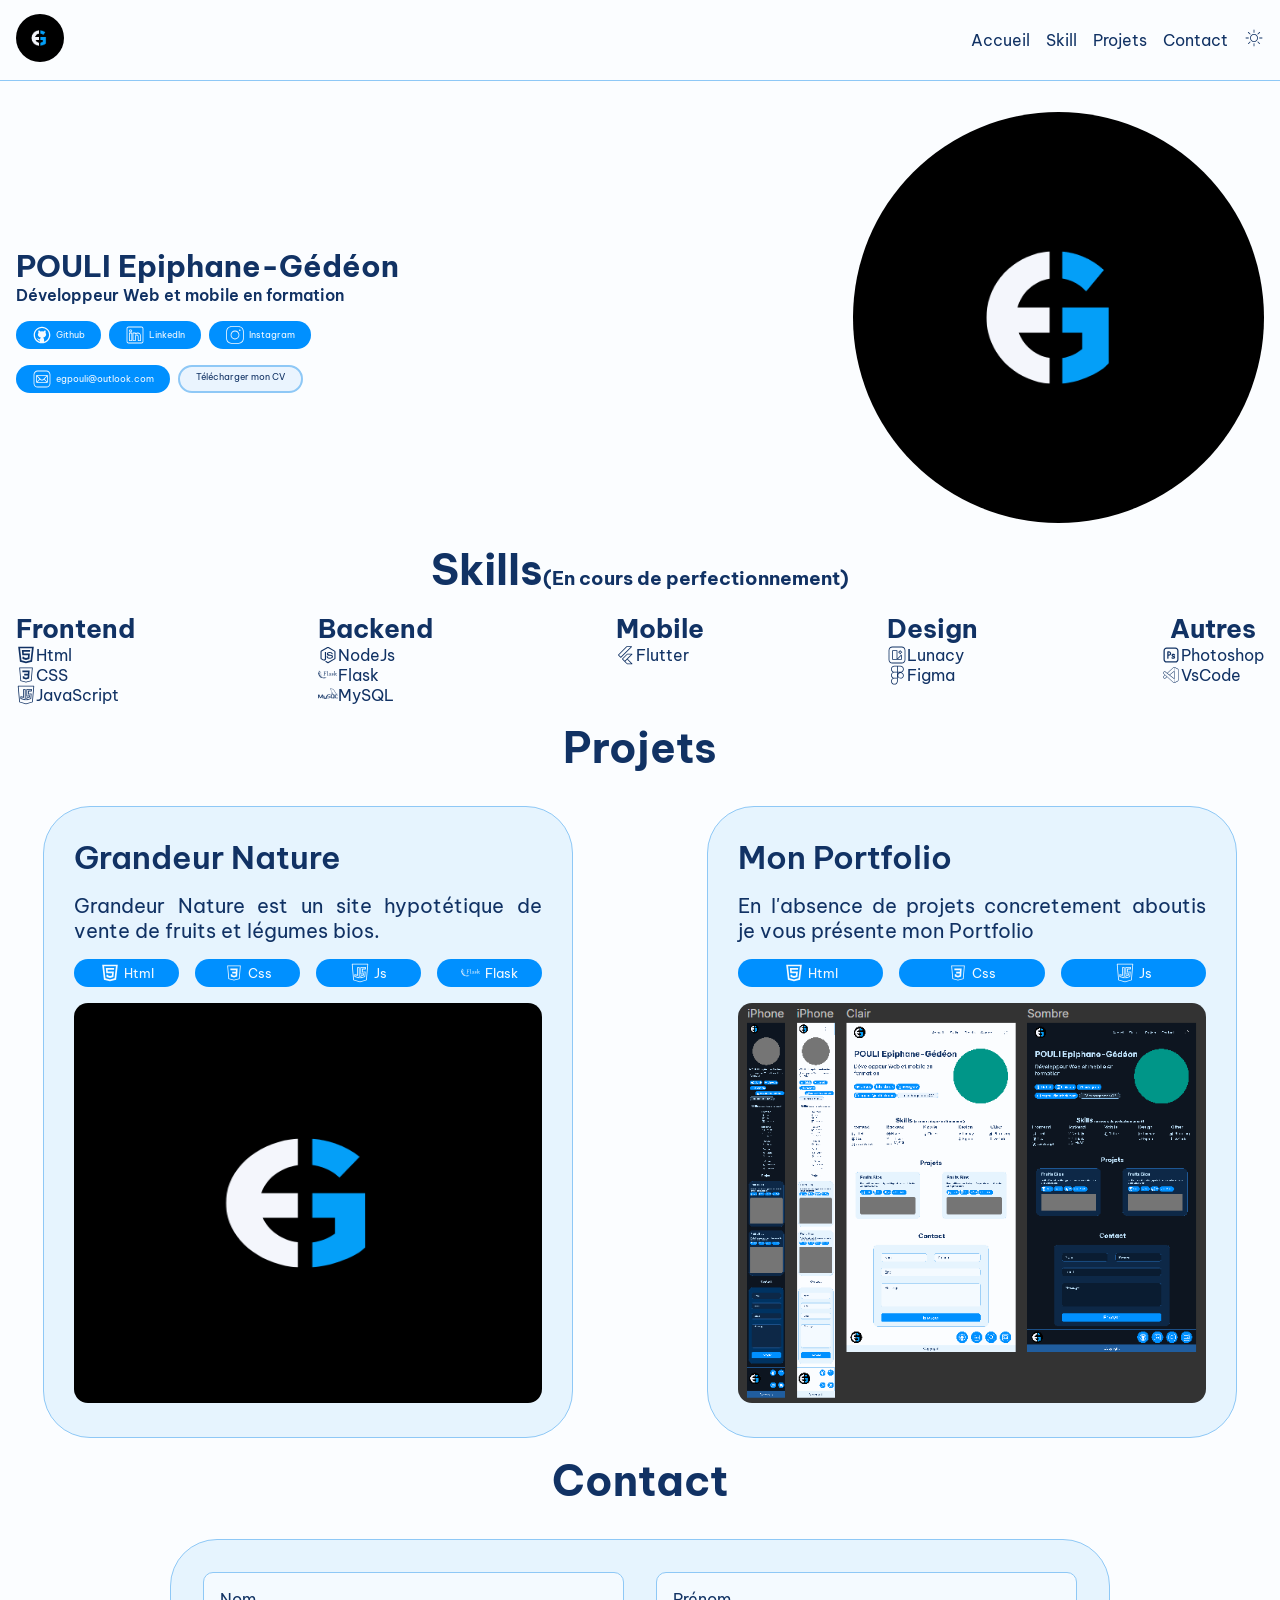
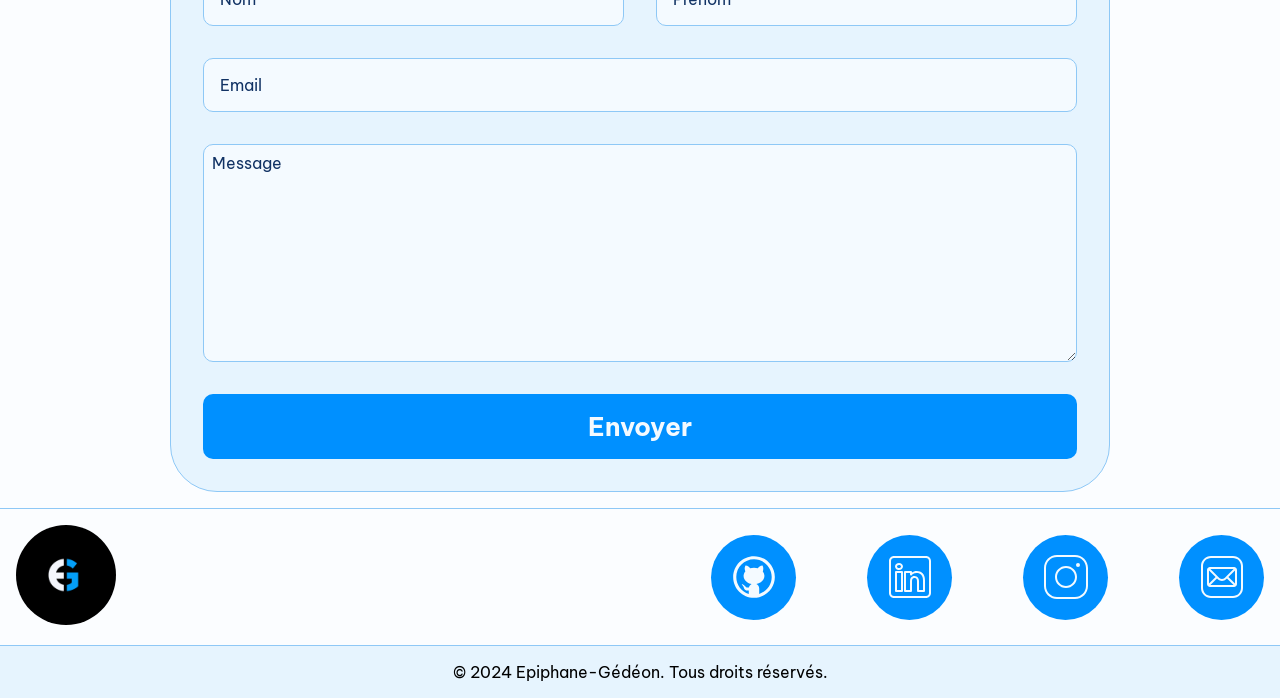
==== commit d0972498: "Project update" ====
--- a/index.html
+++ b/index.html
@@ -184,16 +184,22 @@
                         <p>En l'absence de projets concretement aboutis je vous présente mon Portfolio</p>
                     </div>
                     <div class="techno">
-                        <a href="" class="bouton">
-                            <div class="bouton-text">
-                                <svg class="icon" xmlns="http://www.w3.org/2000/svg"  viewBox="0 0 48 48"><path d="M 24 4 C 12.972066 4 4 12.972074 4 24 C 4 35.027926 12.972066 44 24 44 C 35.027934 44 44 35.027926 44 24 C 44 12.972074 35.027934 4 24 4 z M 24 7 C 33.406615 7 41 14.593391 41 24 C 41 31.66536 35.956939 38.122519 29 40.251953 L 29 35.136719 C 29 33.226635 27.899316 31.588619 26.308594 30.773438 A 10 8 0 0 0 32.4375 18.720703 C 32.881044 17.355414 33.376523 14.960672 32.199219 13.076172 C 29.929345 13.076172 28.464667 14.632086 27.765625 15.599609 A 10 8 0 0 0 24 15 A 10 8 0 0 0 20.230469 15.59375 C 19.529731 14.625773 18.066226 13.076172 15.800781 13.076172 C 14.449711 15.238817 15.28492 17.564557 15.732422 18.513672 A 10 8 0 0 0 21.681641 30.779297 C 20.3755 31.452483 19.397283 32.674042 19.097656 34.15625 L 17.783203 34.15625 C 16.486203 34.15625 15.98225 33.629234 15.28125 32.740234 C 14.58925 31.851234 13.845172 31.253859 12.951172 31.005859 C 12.469172 30.954859 12.144453 31.321484 12.564453 31.646484 C 13.983453 32.612484 14.081391 34.193516 14.650391 35.228516 C 15.168391 36.160516 16.229687 37 17.429688 37 L 19 37 L 19 40.251953 C 12.043061 38.122519 7 31.66536 7 24 C 7 14.593391 14.593385 7 24 7 z"/></svg>
-                                <p>Github</p>
-                            </div>
-                        </a>
-                        <a href="" class="bouton">
-                            <div class="bouton-text">
-                                <svg class="icon" xmlns="http://www.w3.org/2000/svg"  viewBox="0 0 48 48"><path d="M 24 4 C 12.972066 4 4 12.972074 4 24 C 4 35.027926 12.972066 44 24 44 C 35.027934 44 44 35.027926 44 24 C 44 12.972074 35.027934 4 24 4 z M 24 7 C 33.406615 7 41 14.593391 41 24 C 41 31.66536 35.956939 38.122519 29 40.251953 L 29 35.136719 C 29 33.226635 27.899316 31.588619 26.308594 30.773438 A 10 8 0 0 0 32.4375 18.720703 C 32.881044 17.355414 33.376523 14.960672 32.199219 13.076172 C 29.929345 13.076172 28.464667 14.632086 27.765625 15.599609 A 10 8 0 0 0 24 15 A 10 8 0 0 0 20.230469 15.59375 C 19.529731 14.625773 18.066226 13.076172 15.800781 13.076172 C 14.449711 15.238817 15.28492 17.564557 15.732422 18.513672 A 10 8 0 0 0 21.681641 30.779297 C 20.3755 31.452483 19.397283 32.674042 19.097656 34.15625 L 17.783203 34.15625 C 16.486203 34.15625 15.98225 33.629234 15.28125 32.740234 C 14.58925 31.851234 13.845172 31.253859 12.951172 31.005859 C 12.469172 30.954859 12.144453 31.321484 12.564453 31.646484 C 13.983453 32.612484 14.081391 34.193516 14.650391 35.228516 C 15.168391 36.160516 16.229687 37 17.429688 37 L 19 37 L 19 40.251953 C 12.043061 38.122519 7 31.66536 7 24 C 7 14.593391 14.593385 7 24 7 z"/></svg>
-                                <p>Github</p>
+                        <a class="bouton">
+                            <div class="bouton-text">
+                                <svg class="icon" xmlns="http://www.w3.org/2000/svg"  viewBox="0 0 24 24" width="48px" height="48px"><path d="M 2.6289062 2 L 4.7109375 20 L 11.998047 22 L 19.287109 20 L 21.369141 2 L 2.6289062 2 z M 4.8710938 4 L 19.126953 4 L 17.457031 18.429688 L 12 19.925781 L 6.5429688 18.429688 L 4.8710938 4 z M 7.0078125 6 L 7.5449219 12.337891 L 14.480469 12.337891 L 14.244141 15.091797 L 12.023438 15.591797 L 9.7617188 15.09375 L 9.6757812 14.074219 L 7.6933594 14.074219 L 7.9140625 16.697266 L 11.960938 17.986328 L 12.001953 18 L 16.09375 16.697266 L 16.640625 10.261719 L 9.3515625 10.261719 L 9.1699219 8.0820312 L 16.824219 8.0820312 L 17.003906 6 L 7.0078125 6 z"/></svg>
+                                <p>Html</p>
+                            </div>
+                        </a>
+                        <a class="bouton">
+                            <div class="bouton-text">
+                                <svg class="icon" xmlns="http://www.w3.org/2000/svg"  viewBox="0 0 50 50" width="50px" height="50px"><path fill-rule="evenodd" d="M 39 40 L 25 44 L 11 40 L 8 6 L 42 6 C 41 17.332031 40 28.667969 39 40 Z M 39.816406 8 L 10.183594 8 L 12.871094 38.453125 L 25 41.921875 L 37.128906 38.453125 Z M 16.800781 28 L 20.800781 28 L 20.898438 30.5 L 25 31.898438 L 29.101563 30.5 L 29.398438 26 L 20.601563 26 L 20.398438 22 L 29.601563 22 L 29.898438 18 L 16.101563 18 L 15.800781 14 L 34.101563 14 L 33.601563 22 L 32.898438 33.5 L 25 36.101563 L 17.101563 33.5 Z"/></svg>
+                                <p>Css</p>
+                            </div>
+                        </a>
+                        <a class="bouton">
+                            <div class="bouton-text">
+                                <svg class="icon" xmlns="http://www.w3.org/2000/svg"  viewBox="0 0 50 50" width="50px" height="50px"><path d="M 5.4648438 2 A 1.0001 1.0001 0 0 0 4.46875 3.0898438 L 7.9882812 42.515625 A 1.0001 1.0001 0 0 0 8.7089844 43.388672 L 24.71875 47.960938 A 1.0001 1.0001 0 0 0 25.267578 47.960938 L 41.292969 43.388672 A 1.0001 1.0001 0 0 0 42.013672 42.515625 L 45.53125 3.0898438 A 1.0001 1.0001 0 0 0 44.535156 2 L 5.4648438 2 z M 6.5585938 4 L 43.441406 4 L 40.083984 41.654297 L 24.994141 45.960938 L 9.9199219 41.654297 L 6.5585938 4 z M 19 10 A 1.0001 1.0001 0 0 0 18 11 L 18 29.628906 L 12.267578 28.041016 A 1.0001 1.0001 0 0 0 11 29.003906 L 11 33.949219 A 1.0001 1.0001 0 0 0 11.732422 34.912109 L 22.732422 37.962891 A 1.0001 1.0001 0 0 0 24 37 L 24 11 A 1.0001 1.0001 0 0 0 23 10 L 19 10 z M 27 10 A 1.0001 1.0001 0 0 0 26 11 L 26 28 A 1.0001 1.0001 0 0 0 27.169922 28.986328 L 32.917969 27.996094 L 32.798828 29.767578 L 26.734375 31.435547 A 1.0001 1.0001 0 0 0 26 32.398438 L 26 37 A 1.0001 1.0001 0 0 0 27.265625 37.964844 L 37.265625 35.214844 A 1.0001 1.0001 0 0 0 37.996094 34.335938 L 39.050781 22.085938 A 1.0001 1.0001 0 0 0 37.914062 21.009766 L 32 21.847656 L 32 16 L 38.654297 16 A 1.0001 1.0001 0 0 0 39.650391 15.085938 L 39.996094 11.085938 A 1.0001 1.0001 0 0 0 39 10 L 27 10 z M 20 12 L 22 12 L 22 35.685547 L 13 33.189453 L 13 30.318359 L 18.732422 31.908203 A 1.0001 1.0001 0 0 0 20 30.945312 L 20 12 z M 28 12 L 37.910156 12 L 37.736328 14 L 31 14 A 1.0001 1.0001 0 0 0 30 15 L 30 23 A 1.0001 1.0001 0 0 0 31.140625 23.990234 L 36.951172 23.166016 L 36.0625 33.470703 L 28 35.6875 L 28 33.162109 L 34.015625 31.507812 A 1.0001 1.0001 0 0 0 34.748047 30.611328 L 34.998047 26.861328 A 1.0001 1.0001 0 0 0 33.830078 25.808594 L 28 26.8125 L 28 12 z"/></svg>
+                                <p>Js</p>
                             </div>
                         </a>
                     </div>
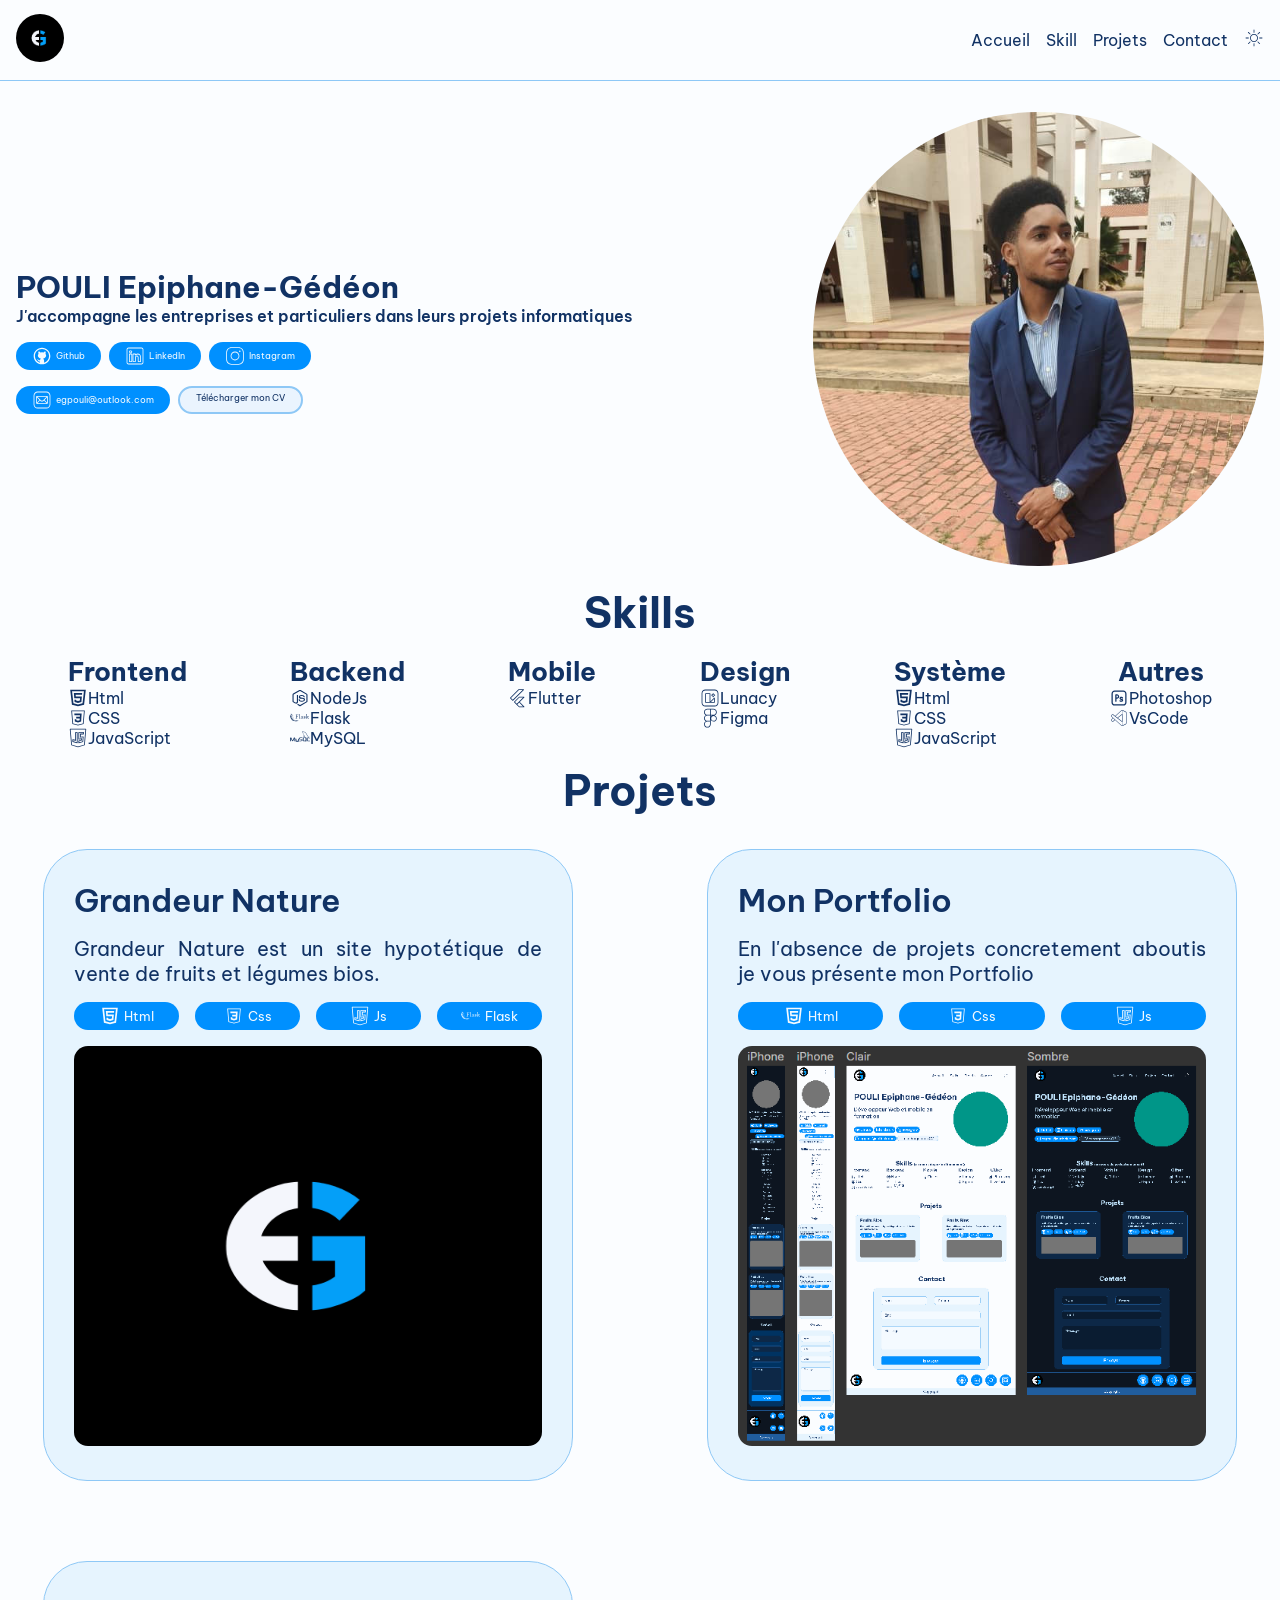
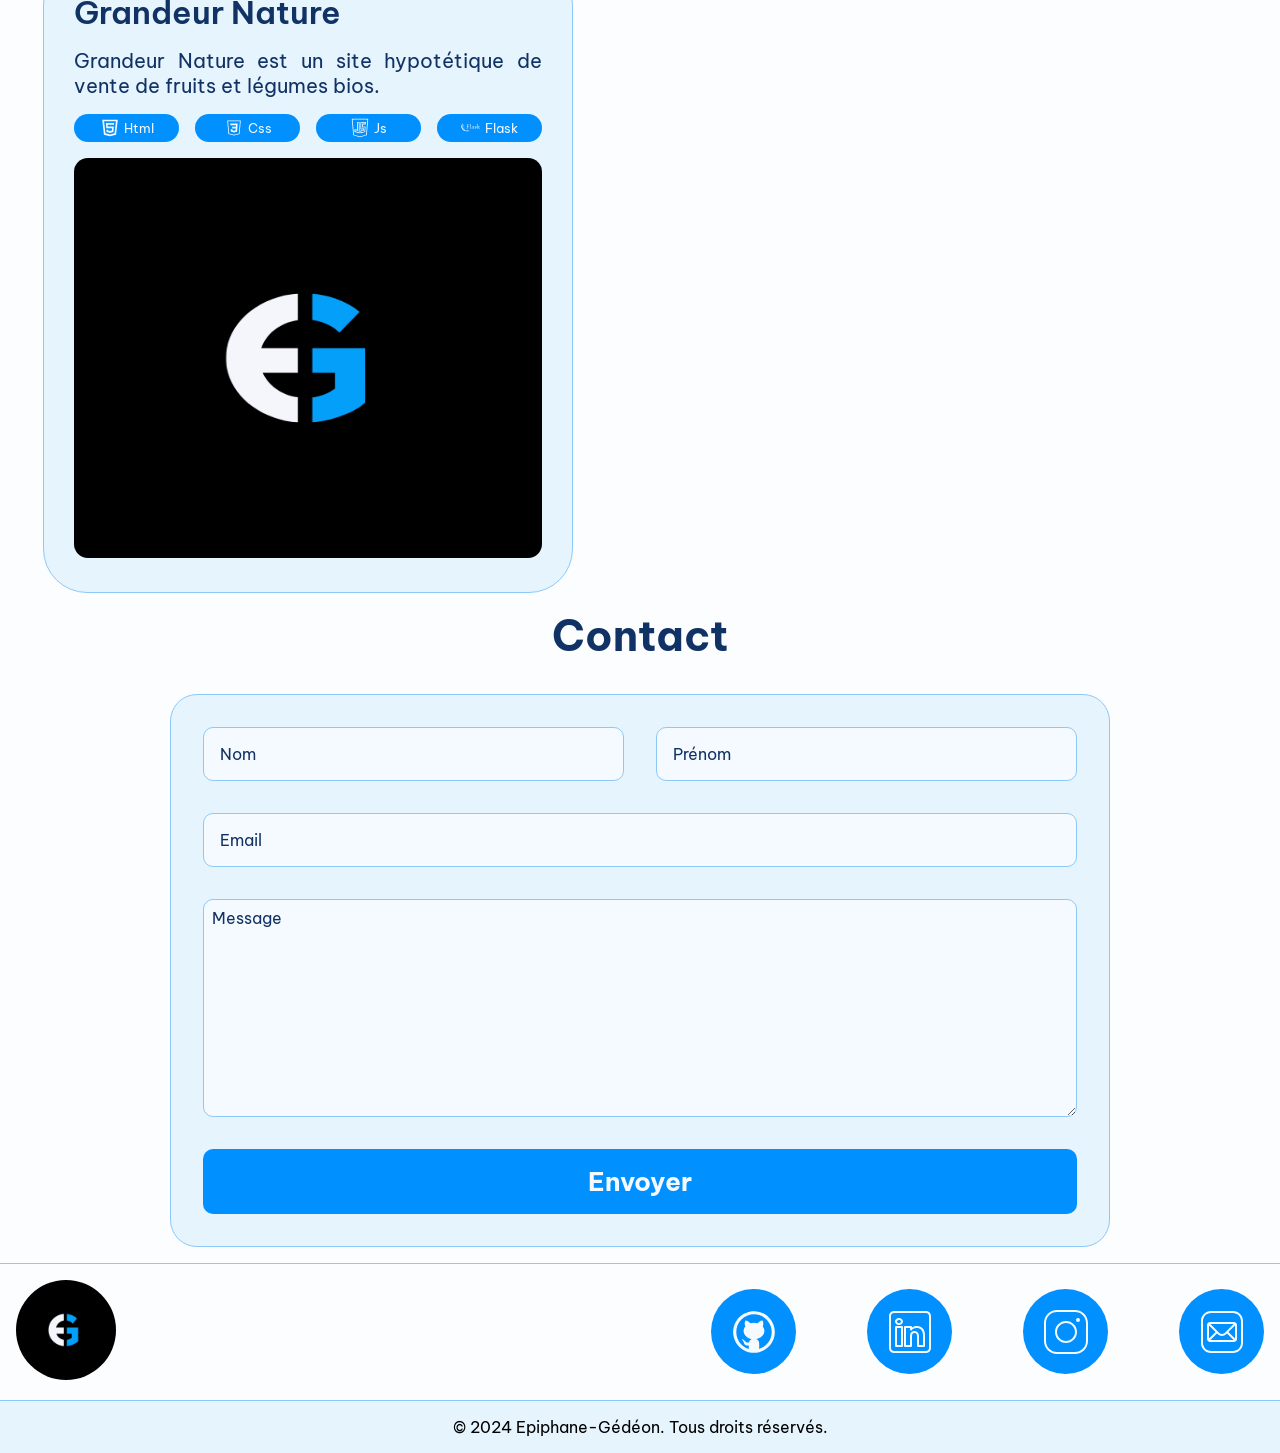
==== commit 00be70a7: "Add photo" ====
--- a/index.html
+++ b/index.html
@@ -1,291 +1,342 @@
-<!DOCTYPE html>
-<html lang="fr">
-<head>
-    <meta charset="UTF-8">
-    <meta name="viewport" content="width=device-width, initial-scale=1.0">
-    <link rel="alternate" href="https://www.apple.com/fr/" hreflang="fr-FR">
-    <link rel="alternate" href="https://www.apple.com/" hreflang="en-US">
-    <link rel="stylesheet" href="style.css">
-    <link rel="icon" type="image/png" sizes="32x32" href="Images/favicon.png">
-    <!--La police d'écriture-->
-    <link rel="preconnect" href="https://fonts.googleapis.com">
-    <link rel="preconnect" href="https://fonts.gstatic.com" crossorigin>
-    <link href="https://fonts.googleapis.com/css2?family=Be+Vietnam+Pro:ital,wght@0,100;0,200;0,300;0,400;0,500;0,600;0,700;0,800;0,900;1,100;1,200;1,300;1,400;1,500;1,600;1,700;1,800;1,900&display=swap" rel="stylesheet">
-    <title>POULI Epiphane-Gédéon</title>
-</head>
-<body>
-    <header>
-        <div class="logo">
-            <a href=""><img src="Images/Ged.png", alt="Logo DigiComm Group"></a>
-        </div>
-        <div class="hamburger">
-            <div class="line"></div>
-            <div class="line"></div>
-            <div class="line"></div>
-        </div>
-        <nav class = "navbar" >
-            <ul class="menu">
-                <li><a href="#accueil">Accueil</a></li>
-                <li><a href="#skills">Skill</a></li> 
-                <li><a href="#projects">Projets</a></li>
-                <li><a href="#contacts">Contact</a></li>
-                <li onclick="toggleDarkMode()" class="theme">
-                    <svg class="icon" xmlns="http://www.w3.org/2000/svg"  viewBox="0 0 50 50" width="50px" height="50px"><path d="M 24.90625 3.96875 C 24.863281 3.976563 24.820313 3.988281 24.78125 4 C 24.316406 4.105469 23.988281 4.523438 24 5 L 24 11 C 23.996094 11.359375 24.183594 11.695313 24.496094 11.878906 C 24.808594 12.058594 25.191406 12.058594 25.503906 11.878906 C 25.816406 11.695313 26.003906 11.359375 26 11 L 26 5 C 26.011719 4.710938 25.894531 4.433594 25.6875 4.238281 C 25.476563 4.039063 25.191406 3.941406 24.90625 3.96875 Z M 10.65625 9.84375 C 10.28125 9.910156 9.980469 10.183594 9.875 10.546875 C 9.769531 10.914063 9.878906 11.304688 10.15625 11.5625 L 14.40625 15.8125 C 14.648438 16.109375 15.035156 16.246094 15.410156 16.160156 C 15.78125 16.074219 16.074219 15.78125 16.160156 15.410156 C 16.246094 15.035156 16.109375 14.648438 15.8125 14.40625 L 11.5625 10.15625 C 11.355469 9.933594 11.054688 9.820313 10.75 9.84375 C 10.71875 9.84375 10.6875 9.84375 10.65625 9.84375 Z M 39.03125 9.84375 C 38.804688 9.875 38.59375 9.988281 38.4375 10.15625 L 34.1875 14.40625 C 33.890625 14.648438 33.753906 15.035156 33.839844 15.410156 C 33.925781 15.78125 34.21875 16.074219 34.589844 16.160156 C 34.964844 16.246094 35.351563 16.109375 35.59375 15.8125 L 39.84375 11.5625 C 40.15625 11.265625 40.246094 10.800781 40.0625 10.410156 C 39.875 10.015625 39.460938 9.789063 39.03125 9.84375 Z M 24.90625 15 C 24.875 15.007813 24.84375 15.019531 24.8125 15.03125 C 24.75 15.035156 24.6875 15.046875 24.625 15.0625 C 24.613281 15.074219 24.605469 15.082031 24.59375 15.09375 C 19.289063 15.320313 15 19.640625 15 25 C 15 30.503906 19.496094 35 25 35 C 30.503906 35 35 30.503906 35 25 C 35 19.660156 30.746094 15.355469 25.46875 15.09375 C 25.433594 15.09375 25.410156 15.0625 25.375 15.0625 C 25.273438 15.023438 25.167969 15.003906 25.0625 15 C 25.042969 15 25.019531 15 25 15 C 24.96875 15 24.9375 15 24.90625 15 Z M 24.9375 17 C 24.957031 17 24.980469 17 25 17 C 25.03125 17 25.0625 17 25.09375 17 C 29.46875 17.050781 33 20.613281 33 25 C 33 29.421875 29.421875 33 25 33 C 20.582031 33 17 29.421875 17 25 C 17 20.601563 20.546875 17.035156 24.9375 17 Z M 4.71875 24 C 4.167969 24.078125 3.78125 24.589844 3.859375 25.140625 C 3.9375 25.691406 4.449219 26.078125 5 26 L 11 26 C 11.359375 26.003906 11.695313 25.816406 11.878906 25.503906 C 12.058594 25.191406 12.058594 24.808594 11.878906 24.496094 C 11.695313 24.183594 11.359375 23.996094 11 24 L 5 24 C 4.96875 24 4.9375 24 4.90625 24 C 4.875 24 4.84375 24 4.8125 24 C 4.78125 24 4.75 24 4.71875 24 Z M 38.71875 24 C 38.167969 24.078125 37.78125 24.589844 37.859375 25.140625 C 37.9375 25.691406 38.449219 26.078125 39 26 L 45 26 C 45.359375 26.003906 45.695313 25.816406 45.878906 25.503906 C 46.058594 25.191406 46.058594 24.808594 45.878906 24.496094 C 45.695313 24.183594 45.359375 23.996094 45 24 L 39 24 C 38.96875 24 38.9375 24 38.90625 24 C 38.875 24 38.84375 24 38.8125 24 C 38.78125 24 38.75 24 38.71875 24 Z M 15 33.875 C 14.773438 33.90625 14.5625 34.019531 14.40625 34.1875 L 10.15625 38.4375 C 9.859375 38.679688 9.722656 39.066406 9.808594 39.441406 C 9.894531 39.8125 10.1875 40.105469 10.558594 40.191406 C 10.933594 40.277344 11.320313 40.140625 11.5625 39.84375 L 15.8125 35.59375 C 16.109375 35.308594 16.199219 34.867188 16.039063 34.488281 C 15.882813 34.109375 15.503906 33.867188 15.09375 33.875 C 15.0625 33.875 15.03125 33.875 15 33.875 Z M 34.6875 33.875 C 34.3125 33.941406 34.011719 34.214844 33.90625 34.578125 C 33.800781 34.945313 33.910156 35.335938 34.1875 35.59375 L 38.4375 39.84375 C 38.679688 40.140625 39.066406 40.277344 39.441406 40.191406 C 39.8125 40.105469 40.105469 39.8125 40.191406 39.441406 C 40.277344 39.066406 40.140625 38.679688 39.84375 38.4375 L 35.59375 34.1875 C 35.40625 33.988281 35.148438 33.878906 34.875 33.875 C 34.84375 33.875 34.8125 33.875 34.78125 33.875 C 34.75 33.875 34.71875 33.875 34.6875 33.875 Z M 24.90625 37.96875 C 24.863281 37.976563 24.820313 37.988281 24.78125 38 C 24.316406 38.105469 23.988281 38.523438 24 39 L 24 45 C 23.996094 45.359375 24.183594 45.695313 24.496094 45.878906 C 24.808594 46.058594 25.191406 46.058594 25.503906 45.878906 C 25.816406 45.695313 26.003906 45.359375 26 45 L 26 39 C 26.011719 38.710938 25.894531 38.433594 25.6875 38.238281 C 25.476563 38.039063 25.191406 37.941406 24.90625 37.96875 Z"/></svg>
-                </li>
-            </ul>
-        </nav>
-    </header>
-    <main>
-        <section class="section-Accueil" id="accueil">
-            <div class="info">
-                <div class="text">
-                    <h1>POULI Epiphane-Gédéon</h1>
-                    <h2>Développeur Web et mobile en formation</h2>
-                </div>
-                <div class="boutons">
-                    <a href="https://github.com/epiphane-gedeon" class="bouton" target="_blank">
-                        <div class="bouton-text">
-                            <svg class="icon" xmlns="http://www.w3.org/2000/svg"  viewBox="0 0 48 48"><path d="M 24 4 C 12.972066 4 4 12.972074 4 24 C 4 35.027926 12.972066 44 24 44 C 35.027934 44 44 35.027926 44 24 C 44 12.972074 35.027934 4 24 4 z M 24 7 C 33.406615 7 41 14.593391 41 24 C 41 31.66536 35.956939 38.122519 29 40.251953 L 29 35.136719 C 29 33.226635 27.899316 31.588619 26.308594 30.773438 A 10 8 0 0 0 32.4375 18.720703 C 32.881044 17.355414 33.376523 14.960672 32.199219 13.076172 C 29.929345 13.076172 28.464667 14.632086 27.765625 15.599609 A 10 8 0 0 0 24 15 A 10 8 0 0 0 20.230469 15.59375 C 19.529731 14.625773 18.066226 13.076172 15.800781 13.076172 C 14.449711 15.238817 15.28492 17.564557 15.732422 18.513672 A 10 8 0 0 0 21.681641 30.779297 C 20.3755 31.452483 19.397283 32.674042 19.097656 34.15625 L 17.783203 34.15625 C 16.486203 34.15625 15.98225 33.629234 15.28125 32.740234 C 14.58925 31.851234 13.845172 31.253859 12.951172 31.005859 C 12.469172 30.954859 12.144453 31.321484 12.564453 31.646484 C 13.983453 32.612484 14.081391 34.193516 14.650391 35.228516 C 15.168391 36.160516 16.229687 37 17.429688 37 L 19 37 L 19 40.251953 C 12.043061 38.122519 7 31.66536 7 24 C 7 14.593391 14.593385 7 24 7 z"/></svg>
-                            <p>Github</p>
-                        </div>
-                    </a>
-                    <a href="https://www.linkedin.com/in/epiphane-gedeon-pouli/" class="bouton" target="_blank">
-                        <div class="bouton-text">
-                            <svg class="icon" xmlns="http://www.w3.org/2000/svg"  viewBox="0 0 50 50" width="50px" height="50px"><path d="M 9 4 C 6.2504839 4 4 6.2504839 4 9 L 4 41 C 4 43.749516 6.2504839 46 9 46 L 41 46 C 43.749516 46 46 43.749516 46 41 L 46 9 C 46 6.2504839 43.749516 4 41 4 L 9 4 z M 9 6 L 41 6 C 42.668484 6 44 7.3315161 44 9 L 44 41 C 44 42.668484 42.668484 44 41 44 L 9 44 C 7.3315161 44 6 42.668484 6 41 L 6 9 C 6 7.3315161 7.3315161 6 9 6 z M 14 11.011719 C 12.904779 11.011719 11.919219 11.339079 11.189453 11.953125 C 10.459687 12.567171 10.011719 13.484511 10.011719 14.466797 C 10.011719 16.333977 11.631285 17.789609 13.691406 17.933594 A 0.98809878 0.98809878 0 0 0 13.695312 17.935547 A 0.98809878 0.98809878 0 0 0 14 17.988281 C 16.27301 17.988281 17.988281 16.396083 17.988281 14.466797 A 0.98809878 0.98809878 0 0 0 17.986328 14.414062 C 17.884577 12.513831 16.190443 11.011719 14 11.011719 z M 14 12.988281 C 15.392231 12.988281 15.94197 13.610038 16.001953 14.492188 C 15.989803 15.348434 15.460091 16.011719 14 16.011719 C 12.614594 16.011719 11.988281 15.302225 11.988281 14.466797 C 11.988281 14.049083 12.140703 13.734298 12.460938 13.464844 C 12.78117 13.19539 13.295221 12.988281 14 12.988281 z M 11 19 A 1.0001 1.0001 0 0 0 10 20 L 10 39 A 1.0001 1.0001 0 0 0 11 40 L 17 40 A 1.0001 1.0001 0 0 0 18 39 L 18 33.134766 L 18 20 A 1.0001 1.0001 0 0 0 17 19 L 11 19 z M 20 19 A 1.0001 1.0001 0 0 0 19 20 L 19 39 A 1.0001 1.0001 0 0 0 20 40 L 26 40 A 1.0001 1.0001 0 0 0 27 39 L 27 29 C 27 28.170333 27.226394 27.345035 27.625 26.804688 C 28.023606 26.264339 28.526466 25.940057 29.482422 25.957031 C 30.468166 25.973981 30.989999 26.311669 31.384766 26.841797 C 31.779532 27.371924 32 28.166667 32 29 L 32 39 A 1.0001 1.0001 0 0 0 33 40 L 39 40 A 1.0001 1.0001 0 0 0 40 39 L 40 28.261719 C 40 25.300181 39.122788 22.95433 37.619141 21.367188 C 36.115493 19.780044 34.024172 19 31.8125 19 C 29.710483 19 28.110853 19.704889 27 20.423828 L 27 20 A 1.0001 1.0001 0 0 0 26 19 L 20 19 z M 12 21 L 16 21 L 16 33.134766 L 16 38 L 12 38 L 12 21 z M 21 21 L 25 21 L 25 22.560547 A 1.0001 1.0001 0 0 0 26.798828 23.162109 C 26.798828 23.162109 28.369194 21 31.8125 21 C 33.565828 21 35.069366 21.582581 36.167969 22.742188 C 37.266572 23.901794 38 25.688257 38 28.261719 L 38 38 L 34 38 L 34 29 C 34 27.833333 33.720468 26.627107 32.990234 25.646484 C 32.260001 24.665862 31.031834 23.983076 29.517578 23.957031 C 27.995534 23.930001 26.747519 24.626988 26.015625 25.619141 C 25.283731 26.611293 25 27.829667 25 29 L 25 38 L 21 38 L 21 21 z"/></svg>
-                            <p>LinkedIn</p>
-                        </div>
-                    </a>
-                    <a href="https://www.instagram.com/epiphane_gedeon" class="bouton" target="_blank">
-                        <div class="bouton-text">
-                            <svg class="icon" xmlns="http://www.w3.org/2000/svg"  viewBox="0 0 50 50" width="50px" height="50px"><path d="M 16 3 C 8.8324839 3 3 8.8324839 3 16 L 3 34 C 3 41.167516 8.8324839 47 16 47 L 34 47 C 41.167516 47 47 41.167516 47 34 L 47 16 C 47 8.8324839 41.167516 3 34 3 L 16 3 z M 16 5 L 34 5 C 40.086484 5 45 9.9135161 45 16 L 45 34 C 45 40.086484 40.086484 45 34 45 L 16 45 C 9.9135161 45 5 40.086484 5 34 L 5 16 C 5 9.9135161 9.9135161 5 16 5 z M 37 11 A 2 2 0 0 0 35 13 A 2 2 0 0 0 37 15 A 2 2 0 0 0 39 13 A 2 2 0 0 0 37 11 z M 25 14 C 18.936712 14 14 18.936712 14 25 C 14 31.063288 18.936712 36 25 36 C 31.063288 36 36 31.063288 36 25 C 36 18.936712 31.063288 14 25 14 z M 25 16 C 29.982407 16 34 20.017593 34 25 C 34 29.982407 29.982407 34 25 34 C 20.017593 34 16 29.982407 16 25 C 16 20.017593 20.017593 16 25 16 z"/></svg>
-                            <p>Instagram</p>
-                        </div>
-                    </a>
-                </div>
-                <div class="boutons">
-                    <a href="mailto:egpouli@outlook.com" class="bouton" target="_blank">
-                        <div class="bouton-text">
-                            <svg class="icon" xmlns="http://www.w3.org/2000/svg" viewBox="0 0 50 50"><path d="M 14 4 C 8.4886661 4 4 8.4886661 4 14 L 4 36 C 4 41.511334 8.4886661 46 14 46 L 36 46 C 41.511334 46 46 41.511334 46 36 L 46 14 C 46 8.4886661 41.511334 4 36 4 L 14 4 z M 14 6 L 36 6 C 40.430666 6 44 9.5693339 44 14 L 44 36 C 44 40.430666 40.430666 44 36 44 L 14 44 C 9.5693339 44 6 40.430666 6 36 L 6 14 C 6 9.5693339 9.5693339 6 14 6 z M 13 15 C 11.35503 15 10 16.35503 10 18 L 10 32 C 10 33.64497 11.35503 35 13 35 L 37 35 C 38.64497 35 40 33.64497 40 32 L 40 18 C 40 16.35503 38.64497 15 37 15 L 13 15 z M 13.414062 17 L 36.583984 17 L 27.677734 25.892578 C 26.18494 27.382984 23.796834 27.382819 22.304688 25.890625 L 13.414062 17 z M 38 18.412109 L 38 31.587891 L 31.402344 25 L 38 18.412109 z M 12 18.414062 L 18.585938 25 L 12 31.585938 L 12 18.414062 z M 29.988281 26.412109 L 36.585938 33 L 13.414062 33 L 20 26.414062 L 20.890625 27.304688 C 23.146478 29.56054 26.832638 29.562194 29.089844 27.308594 L 29.988281 26.412109 z"/></svg>
-                            <p>egpouli@outlook.com</p>
-                        </div>
-                    </a>
-                    <a href="Docs/CV.pdf" download="CV_POULI_Epiphane-Gedeon.pdf" class="bouton bouton-transparent">Télécharger mon CV</a>
-                </div>
-            </div>
-            <div class="photo">
-                <img src="Images/Ged.png" alt="Photo de Gédéon">
-            </div>
-        </section>
-        <section class="skills" id="skills">
-            <h1>Skills<span>(En cours de perfectionnement)</span></h1>
-            <div class="skills-container">
-                <div class="skill-type">
-                    <h1>Frontend</h1>
-                    <div class="skill">
-                        <svg class="icon" xmlns="http://www.w3.org/2000/svg"  viewBox="0 0 24 24" width="48px" height="48px"><path d="M 2.6289062 2 L 4.7109375 20 L 11.998047 22 L 19.287109 20 L 21.369141 2 L 2.6289062 2 z M 4.8710938 4 L 19.126953 4 L 17.457031 18.429688 L 12 19.925781 L 6.5429688 18.429688 L 4.8710938 4 z M 7.0078125 6 L 7.5449219 12.337891 L 14.480469 12.337891 L 14.244141 15.091797 L 12.023438 15.591797 L 9.7617188 15.09375 L 9.6757812 14.074219 L 7.6933594 14.074219 L 7.9140625 16.697266 L 11.960938 17.986328 L 12.001953 18 L 16.09375 16.697266 L 16.640625 10.261719 L 9.3515625 10.261719 L 9.1699219 8.0820312 L 16.824219 8.0820312 L 17.003906 6 L 7.0078125 6 z"/></svg>
-                        <p>Html</p>
-                    </div>
-                    <div class="skill">
-                        <svg class="icon" xmlns="http://www.w3.org/2000/svg"  viewBox="0 0 50 50" width="50px" height="50px"><path fill-rule="evenodd" d="M 39 40 L 25 44 L 11 40 L 8 6 L 42 6 C 41 17.332031 40 28.667969 39 40 Z M 39.816406 8 L 10.183594 8 L 12.871094 38.453125 L 25 41.921875 L 37.128906 38.453125 Z M 16.800781 28 L 20.800781 28 L 20.898438 30.5 L 25 31.898438 L 29.101563 30.5 L 29.398438 26 L 20.601563 26 L 20.398438 22 L 29.601563 22 L 29.898438 18 L 16.101563 18 L 15.800781 14 L 34.101563 14 L 33.601563 22 L 32.898438 33.5 L 25 36.101563 L 17.101563 33.5 Z"/></svg>
-                        <p>CSS</p>
-                    </div>
-                    <div class="skill">
-                        <svg class="icon" xmlns="http://www.w3.org/2000/svg"  viewBox="0 0 50 50" width="50px" height="50px"><path d="M 5.4648438 2 A 1.0001 1.0001 0 0 0 4.46875 3.0898438 L 7.9882812 42.515625 A 1.0001 1.0001 0 0 0 8.7089844 43.388672 L 24.71875 47.960938 A 1.0001 1.0001 0 0 0 25.267578 47.960938 L 41.292969 43.388672 A 1.0001 1.0001 0 0 0 42.013672 42.515625 L 45.53125 3.0898438 A 1.0001 1.0001 0 0 0 44.535156 2 L 5.4648438 2 z M 6.5585938 4 L 43.441406 4 L 40.083984 41.654297 L 24.994141 45.960938 L 9.9199219 41.654297 L 6.5585938 4 z M 19 10 A 1.0001 1.0001 0 0 0 18 11 L 18 29.628906 L 12.267578 28.041016 A 1.0001 1.0001 0 0 0 11 29.003906 L 11 33.949219 A 1.0001 1.0001 0 0 0 11.732422 34.912109 L 22.732422 37.962891 A 1.0001 1.0001 0 0 0 24 37 L 24 11 A 1.0001 1.0001 0 0 0 23 10 L 19 10 z M 27 10 A 1.0001 1.0001 0 0 0 26 11 L 26 28 A 1.0001 1.0001 0 0 0 27.169922 28.986328 L 32.917969 27.996094 L 32.798828 29.767578 L 26.734375 31.435547 A 1.0001 1.0001 0 0 0 26 32.398438 L 26 37 A 1.0001 1.0001 0 0 0 27.265625 37.964844 L 37.265625 35.214844 A 1.0001 1.0001 0 0 0 37.996094 34.335938 L 39.050781 22.085938 A 1.0001 1.0001 0 0 0 37.914062 21.009766 L 32 21.847656 L 32 16 L 38.654297 16 A 1.0001 1.0001 0 0 0 39.650391 15.085938 L 39.996094 11.085938 A 1.0001 1.0001 0 0 0 39 10 L 27 10 z M 20 12 L 22 12 L 22 35.685547 L 13 33.189453 L 13 30.318359 L 18.732422 31.908203 A 1.0001 1.0001 0 0 0 20 30.945312 L 20 12 z M 28 12 L 37.910156 12 L 37.736328 14 L 31 14 A 1.0001 1.0001 0 0 0 30 15 L 30 23 A 1.0001 1.0001 0 0 0 31.140625 23.990234 L 36.951172 23.166016 L 36.0625 33.470703 L 28 35.6875 L 28 33.162109 L 34.015625 31.507812 A 1.0001 1.0001 0 0 0 34.748047 30.611328 L 34.998047 26.861328 A 1.0001 1.0001 0 0 0 33.830078 25.808594 L 28 26.8125 L 28 12 z"/></svg>
-                        <p>JavaScript</p>
-                    </div>
-                </div>
-                <div class="skill-type">
-                    <h1>Backend</h1>
-                    <div class="skill">
-                        <svg class="icon" xmlns="http://www.w3.org/2000/svg"  viewBox="0 0 32 32" width="32px" height="32px"><path d="M 15.994141 3 C 15.629141 3 15.264219 3.0895313 14.949219 3.2695312 L 5.0390625 8.9902344 C 4.3990625 9.3602344 4 10.060781 4 10.800781 L 4 21.179688 C 4 21.929688 4.3990625 22.620234 5.0390625 22.990234 L 7.640625 24.490234 C 8.900625 25.110234 9.3499219 25.109375 9.9199219 25.109375 C 11.789922 25.109375 12.859375 23.979531 12.859375 22.019531 L 12.859375 11.310547 C 12.859375 11.150547 12.730312 11.019531 12.570312 11.019531 L 11.320312 11.019531 C 11.150313 11.019531 11.029297 11.150547 11.029297 11.310547 L 11.029297 22.009766 C 11.029297 22.889766 10.120391 23.749531 8.6503906 23.019531 L 5.9296875 21.449219 C 5.8296875 21.399219 5.7695313 21.289687 5.7695312 21.179688 L 5.7695312 10.810547 C 5.7695312 10.690547 5.8296875 10.589297 5.9296875 10.529297 L 15.839844 4.8105469 C 15.929844 4.7505469 16.050391 4.7505469 16.150391 4.8105469 L 26.060547 10.529297 C 26.160547 10.589297 26.220703 10.690781 26.220703 10.800781 L 26.220703 21.179688 C 26.220703 21.289687 26.160313 21.399219 26.070312 21.449219 L 16.150391 27.179688 C 16.060391 27.229688 15.929844 27.229688 15.839844 27.179688 L 13.289062 25.669922 C 13.219062 25.619922 13.120781 25.610391 13.050781 25.650391 C 12.340781 26.050391 12.210781 26.100078 11.550781 26.330078 C 11.390781 26.380078 11.140625 26.479766 11.640625 26.759766 L 14.949219 28.720703 C 15.269219 28.900703 15.630234 29 15.990234 29 C 16.360234 29 16.719062 28.900703 17.039062 28.720703 L 26.960938 22.990234 C 27.600938 22.620234 28 21.929688 28 21.179688 L 28 10.810547 C 28 10.060547 27.600938 9.37 26.960938 9 L 17.039062 3.2695312 C 16.724063 3.0895313 16.359141 3 15.994141 3 z M 18.660156 11.005859 C 15.830156 11.005859 14.140625 12.205078 14.140625 14.205078 C 14.140625 16.375078 15.819062 16.974141 18.539062 17.244141 C 21.789062 17.564141 22.039062 18.045547 22.039062 18.685547 C 22.039062 19.785547 21.150547 20.255859 19.060547 20.255859 C 16.430547 20.255859 15.850156 19.594922 15.660156 18.294922 C 15.640156 18.154922 15.520859 18.054688 15.380859 18.054688 L 14.089844 18.054688 C 13.929844 18.054688 13.810547 18.185938 13.810547 18.335938 C 13.810547 20.005937 14.720547 21.994141 19.060547 21.994141 C 22.200547 21.994141 24 20.755703 24 18.595703 C 24 16.455703 22.549766 15.884609 19.509766 15.474609 C 16.419766 15.074609 16.109375 14.864531 16.109375 14.144531 C 16.109375 13.544531 16.380156 12.755859 18.660156 12.755859 C 20.690156 12.755859 21.449766 13.194453 21.759766 14.564453 C 21.789766 14.694453 21.899062 14.794922 22.039062 14.794922 L 23.330078 14.794922 C 23.410078 14.794922 23.479063 14.755313 23.539062 14.695312 C 23.589062 14.645313 23.619375 14.564609 23.609375 14.474609 C 23.409375 12.114609 21.840156 11.005859 18.660156 11.005859 z"/></svg>
-                        <p>NodeJs</p>
-                    </div>
-                    <div class="skill">
-                        <svg class="icon" xmlns="http://www.w3.org/2000/svg"  viewBox="0 0 50 50" width="50px" height="50px"><path d="M 2.609375 14.628906 C 2.194125 14.663781 1.8316094 14.997641 2.3496094 15.556641 C 3.3446094 16.118641 1.3683125 16.532203 1.9453125 16.908203 C 2.1293125 17.304203 1.9305781 17.745406 1.3925781 17.816406 C 0.60457812 17.884406 0.67926562 18.960484 1.4472656 18.396484 C 2.3042656 18.124484 1.5954062 18.504031 1.1914062 18.582031 C 0.28440625 18.846031 -0.33364063 19.752078 0.19335938 20.580078 C 0.69735938 21.720078 0.83165625 22.991734 1.2226562 24.177734 C 1.8696563 26.001734 2.8149688 27.737328 4.0429688 29.236328 C 4.6259687 30.086328 5.4782969 30.690313 6.2792969 31.320312 C 7.0672969 31.831312 7.9447969 32.342516 8.8417969 32.603516 C 10.434797 33.186516 12.144359 33.241047 13.818359 33.373047 C 14.838359 33.371047 15.862141 33.299141 16.869141 33.119141 C 17.775141 33.217141 18.427094 32.442563 19.246094 32.851562 C 19.742094 32.411563 20.464938 32.603203 20.960938 32.283203 C 21.327938 31.035203 19.700547 32.035781 19.185547 31.425781 C 18.625547 32.083781 18.155562 31.353594 17.476562 31.558594 C 16.320563 31.616594 17.564156 31.040719 17.535156 30.511719 C 16.922156 30.041719 16.229891 31.157031 15.837891 31.457031 C 14.869891 31.282031 13.911437 31.006891 13.023438 30.587891 C 12.011437 30.060891 11.018156 29.433922 10.285156 28.544922 C 9.5181563 27.636922 8.6703125 26.718734 8.3203125 25.552734 C 7.5803125 23.627734 7.6284531 21.543484 7.4394531 19.521484 C 7.5094531 18.152484 8.9550781 19.668828 9.5800781 19.173828 C 9.3660781 18.463828 8.2257031 18.239078 7.5957031 17.955078 C 6.9877031 17.913078 6.7661406 17.368219 6.1191406 17.324219 C 6.1501406 16.564219 4.9303281 16.982406 4.4863281 16.441406 C 4.9233281 15.313406 3.0385469 16.468187 3.1855469 15.492188 C 3.4925469 14.857687 3.024625 14.594031 2.609375 14.628906 z M 2.6152344 14.724609 C 2.7137969 14.700016 2.8271562 14.719797 2.9414062 14.810547 C 3.4834062 15.540547 1.9445156 14.726828 2.4785156 15.423828 C 2.1537656 15.271578 2.3195469 14.798391 2.6152344 14.724609 z M 41.914062 15.085938 C 41.847063 15.085938 41.671672 15.177281 41.388672 15.363281 C 41.038672 15.589281 40.669203 15.767484 40.283203 15.896484 C 40.041203 15.979484 39.921875 16.095141 39.921875 16.244141 C 39.921875 16.347141 40.005781 16.427375 40.175781 16.484375 C 40.536781 16.603375 40.773719 16.767516 40.886719 16.978516 C 40.969719 17.143516 41.011719 17.436375 41.011719 17.859375 L 41.011719 24.615234 C 41.011719 25.207234 40.868938 25.539328 40.585938 25.611328 C 40.270937 25.693328 40.113281 25.814609 40.113281 25.974609 C 40.113281 26.041609 40.118906 26.094859 40.128906 26.130859 C 40.153906 26.233859 40.321859 26.272094 40.630859 26.246094 C 41.857859 26.148094 42.729141 26.123922 43.244141 26.169922 C 43.409141 26.185922 43.509828 26.178391 43.548828 26.150391 C 43.587828 26.122391 43.607422 26.048687 43.607422 25.929688 C 43.607422 25.779687 43.486141 25.689203 43.244141 25.658203 C 42.852141 25.617203 42.602141 25.560281 42.494141 25.488281 C 42.340141 25.385281 42.256094 25.169844 42.246094 24.839844 C 42.236094 24.509844 42.232422 24.257031 42.232422 24.082031 C 42.232422 23.835031 42.353703 23.643766 42.595703 23.509766 C 42.811703 23.354766 42.962781 23.277344 43.050781 23.277344 C 43.122781 23.277344 43.182516 23.320344 43.228516 23.402344 C 43.795516 24.361344 44.486781 25.278297 45.300781 26.154297 C 45.423781 26.283297 45.630922 26.318719 45.919922 26.261719 C 46.502922 26.215719 46.972984 26.190547 47.333984 26.185547 C 47.575984 26.175547 47.697266 26.078437 47.697266 25.898438 C 47.697266 25.754437 47.668328 25.665812 47.611328 25.632812 C 47.554328 25.599812 47.408875 25.582031 47.171875 25.582031 C 46.852875 25.582031 46.508578 25.425328 46.142578 25.111328 C 45.570578 24.612328 44.962359 23.871578 44.318359 22.892578 C 44.143359 22.619578 44.056641 22.447 44.056641 22.375 C 44.056641 22.329 44.076188 22.290766 44.117188 22.259766 C 44.673188 21.703766 45.1975 21.313797 45.6875 21.091797 C 46.0385 20.926797 46.411594 20.835313 46.808594 20.820312 C 47.061594 20.805312 47.1875 20.710156 47.1875 20.535156 C 47.1875 20.349156 47.107266 20.253047 46.947266 20.248047 C 46.458266 20.248047 45.965703 20.245234 45.470703 20.240234 C 44.759703 20.235234 44.218656 20.20825 43.847656 20.15625 C 43.682656 20.13025 43.591172 20.208672 43.576172 20.388672 C 43.566172 20.568672 43.652031 20.668453 43.832031 20.689453 C 44.249031 20.746453 44.457031 20.843422 44.457031 20.982422 C 44.457031 21.059422 44.395484 21.163969 44.271484 21.292969 C 43.647484 21.833969 43.123312 22.270469 42.695312 22.605469 C 42.535313 22.739469 42.416844 22.806641 42.339844 22.806641 C 42.267844 22.806641 42.230469 22.739469 42.230469 22.605469 L 42.216797 17.767578 C 42.216797 17.133578 42.219609 16.627953 42.224609 16.251953 C 42.229609 15.705953 42.232422 15.450328 42.232422 15.486328 C 42.232422 15.218328 42.125062 15.085938 41.914062 15.085938 z M 24.267578 15.140625 C 24.185578 15.140625 23.988688 15.231969 23.679688 15.417969 C 23.303688 15.654969 22.939844 15.830359 22.589844 15.943359 C 22.357844 16.020359 22.242188 16.137969 22.242188 16.292969 C 22.242187 16.395969 22.322422 16.47425 22.482422 16.53125 C 22.786422 16.63925 22.998141 16.792281 23.119141 16.988281 C 23.240141 17.184281 23.302734 17.491203 23.302734 17.908203 L 23.302734 24.902344 C 23.302734 25.324344 23.161859 25.579062 22.880859 25.664062 C 22.599859 25.749063 22.460938 25.852563 22.460938 25.976562 C 22.460938 26.115562 22.484203 26.201422 22.533203 26.232422 C 22.582203 26.262422 22.712828 26.267094 22.923828 26.246094 C 23.975828 26.158094 24.855406 26.149797 25.566406 26.216797 C 25.798406 26.241797 25.914062 26.151312 25.914062 25.945312 C 25.914062 25.796312 25.799406 25.708594 25.566406 25.683594 C 25.190406 25.637594 24.924531 25.542391 24.769531 25.400391 C 24.614531 25.258391 24.537109 25.030797 24.537109 24.716797 L 24.507812 17.814453 C 24.501812 17.320453 24.506484 16.816641 24.521484 16.306641 C 24.542484 15.770641 24.552734 15.512203 24.552734 15.533203 C 24.552734 15.270203 24.458578 15.140625 24.267578 15.140625 z M 13.988281 15.953125 C 13.931281 15.963125 13.891234 16.017234 13.865234 16.115234 C 13.814234 16.275234 13.891656 16.401141 14.097656 16.494141 C 14.426656 16.644141 14.652437 16.811141 14.773438 16.994141 C 14.894438 17.177141 14.955078 17.439297 14.955078 17.779297 L 14.955078 24.396484 C 14.955078 25.226484 14.702266 25.669563 14.197266 25.726562 C 13.976266 25.747563 13.865234 25.823031 13.865234 25.957031 C 13.865234 26.169031 13.975266 26.259516 14.197266 26.228516 C 14.990266 26.120516 15.99775 26.116844 17.21875 26.214844 C 17.64075 26.250844 17.867438 26.183672 17.898438 26.013672 C 17.929437 25.818672 17.818406 25.707641 17.566406 25.681641 C 17.072406 25.619641 16.750563 25.549656 16.601562 25.472656 C 16.410562 25.379656 16.314453 25.203312 16.314453 24.945312 L 16.314453 21.46875 C 16.314453 21.40275 16.360125 21.367188 16.453125 21.367188 C 17.272125 21.367187 17.865516 21.389594 18.228516 21.433594 C 18.591516 21.477594 18.840609 21.822797 18.974609 22.466797 C 19.011609 22.636797 19.100141 22.712266 19.244141 22.697266 C 19.419141 22.687266 19.505 22.616422 19.5 22.482422 C 19.448 21.359422 19.494672 20.447094 19.638672 19.746094 C 19.664672 19.622094 19.589063 19.541859 19.414062 19.505859 C 19.208063 19.459859 19.088734 19.540094 19.052734 19.746094 C 18.995734 20.123094 18.937906 20.355313 18.878906 20.445312 C 18.819906 20.535312 18.703203 20.590328 18.533203 20.611328 C 17.662203 20.668328 16.998062 20.700078 16.539062 20.705078 C 16.390062 20.710078 16.316406 20.654156 16.316406 20.535156 L 16.316406 17.033203 C 16.316406 16.914203 16.340578 16.836781 16.392578 16.800781 C 16.475578 16.743781 16.651922 16.716797 16.919922 16.716797 C 18.089922 16.716797 18.819281 16.739156 19.113281 16.785156 C 19.386281 16.821156 19.606484 16.928516 19.771484 17.103516 C 19.911484 17.252516 20.057891 17.514625 20.212891 17.890625 C 20.268891 18.029625 20.369672 18.099609 20.513672 18.099609 C 20.657672 18.099609 20.728516 18.019375 20.728516 17.859375 C 20.748516 17.045375 20.802625 16.466094 20.890625 16.121094 C 20.895625 16.100094 20.898391 16.080687 20.900391 16.054688 C 20.900391 15.977687 20.727812 15.94775 20.382812 15.96875 C 19.346812 16.03075 18.117313 16.0625 16.695312 16.0625 C 15.489312 16.0625 14.723437 16.036375 14.398438 15.984375 C 14.176438 15.948375 14.040281 15.938125 13.988281 15.953125 z M 3.7910156 16.136719 C 3.9290156 16.165969 3.9766563 16.248328 3.5976562 16.298828 L 3.4453125 16.291016 C 3.4253125 16.131516 3.6530156 16.107469 3.7910156 16.136719 z M 3.6386719 16.669922 C 3.9126719 16.789922 4.4744063 16.845484 4.5664062 17.146484 C 4.0054062 16.854484 4.6780313 17.498328 4.2070312 17.486328 C 3.9530312 17.489328 3.4826719 16.943922 3.6386719 16.669922 z M 3.4980469 17.123047 C 4.1330469 17.606047 3.1441875 17.122781 2.7421875 17.425781 C 2.1091875 17.489781 3.4360469 17.069047 3.4980469 17.123047 z M 5.1757812 17.412109 C 5.2568125 17.434484 5.2567969 17.511125 5.1230469 17.671875 C 5.6150469 18.259875 5.2334375 18.061531 4.8984375 17.644531 C 5.1924375 17.847531 4.9656719 18.724094 4.5136719 18.121094 C 4.1936719 17.525094 3.9910781 17.927937 4.3300781 18.335938 C 3.9970781 17.708938 3.033125 17.976797 2.328125 18.216797 C 1.873125 18.166797 3.5105 17.828047 3.6875 17.748047 C 3.96125 17.753297 4.9326875 17.344984 5.1757812 17.412109 z M 7.1484375 18.076172 C 7.3495469 18.073578 7.5478906 18.081156 7.7441406 18.097656 C 8.0591406 18.464656 7.5056875 19.085953 6.9296875 19.126953 C 6.2296875 19.388953 5.5171875 19.453063 4.8671875 19.539062 C 4.0331875 19.434063 3.4343125 20.184297 2.5703125 20.279297 C 2.8003125 19.853297 2.3813594 20.132328 1.9433594 20.111328 C 2.1663594 20.971328 0.40035938 19.882781 1.4433594 19.675781 C 0.66135938 19.397781 0.65042188 20.2195 0.73242188 20.6875 L 0.6796875 20.6875 C -0.0363125 19.7655 0.76001562 19.389484 1.6660156 19.271484 C 1.4940156 19.696484 1.9134062 19.833156 2.3164062 19.910156 C 2.9694063 19.730156 1.8868594 19.614359 2.3808594 19.443359 C 2.6518594 19.393359 1.5168906 19.171922 2.4628906 19.044922 C 3.4328906 18.881922 4.3055781 18.500781 5.2675781 18.300781 C 5.9185781 18.171781 6.5451094 18.083953 7.1484375 18.076172 z M 6.9335938 18.294922 C 6.8479687 18.268297 6.648875 18.321844 6.546875 18.589844 C 6.620875 18.758844 6.6575781 18.540422 6.6425781 18.482422 C 6.9920781 18.428922 7.0192188 18.321547 6.9335938 18.294922 z M 4.9160156 18.654297 C 4.6361406 18.641422 4.177625 18.701984 4.015625 18.896484 C 4.221625 18.990484 4.4481406 18.636375 4.7441406 18.859375 C 5.2966406 18.754375 5.1958906 18.667172 4.9160156 18.654297 z M 8.9121094 18.705078 C 9.052002 18.682236 9.4851562 18.843984 9.3320312 19.115234 C 9.2270312 19.145234 9.2449687 18.986937 9.1679688 18.960938 C 8.8507188 18.799312 8.8281738 18.718783 8.9121094 18.705078 z M 3.4863281 19.080078 C 3.4131875 19.08 3.3546563 19.113125 3.3476562 19.203125 L 3.4882812 19.332031 C 4.0500312 19.377781 3.70575 19.080313 3.4863281 19.080078 z M 3.171875 19.337891 C 3.0675937 19.322656 2.9709687 19.380422 2.9179688 19.576172 C 3.0159688 19.552172 3.171625 19.608688 3.265625 19.679688 C 3.858125 20.084688 3.4847187 19.383594 3.171875 19.337891 z M 6.9824219 19.433594 C 7.5024453 19.33182 7.3507187 20.677922 7.1835938 21.091797 C 7.4985937 20.876797 7.4379375 22.090969 7.3359375 22.542969 C 7.5079375 22.311969 7.5787188 22.91675 7.3867188 23.34375 C 7.4027188 23.27375 7.8028125 23.21275 7.5078125 23.71875 C 7.2828125 23.22275 7.1850781 24.727734 7.3300781 24.052734 C 7.7270781 23.414734 7.6231406 24.018781 7.7441406 24.300781 C 7.8221406 24.885781 8.0831094 25.425359 8.1621094 25.943359 C 8.5291094 26.313359 8.0058125 26.0625 8.0078125 26.5625 C 8.1268125 26.4175 8.612375 26.766156 8.609375 27.285156 C 8.649375 26.462156 8.6966563 27.092641 9.0976562 27.306641 C 9.4326562 27.846641 9.6835938 28.351875 10.183594 28.796875 C 10.573594 29.247875 10.159125 28.931031 10.328125 29.207031 C 10.742125 29.941031 11.70125 30.366594 12.53125 30.558594 C 12.89525 31.032594 13.441641 31.504062 14.181641 31.289062 C 13.555641 31.675063 15.944719 31.780047 15.136719 31.998047 C 14.716719 32.226047 14.318203 31.851094 13.908203 31.871094 C 13.338203 31.675094 12.437172 31.074422 11.826172 31.482422 C 10.981172 32.011422 12.259219 30.892578 11.574219 31.392578 C 10.880219 32.225578 11.102781 30.874297 10.425781 31.279297 C 10.386781 31.150297 9.824 31.114719 10.25 30.886719 C 9.868 30.862719 10.106141 30.838203 10.244141 30.533203 C 10.080141 30.499203 9.1685469 30.531422 8.8105469 30.232422 C 8.3885469 29.683422 8.8842188 29.906328 9.3242188 29.986328 C 8.6182188 30.110328 9.5670625 30.516016 10.039062 30.291016 C 9.8270625 30.201016 9.5844375 29.742797 9.0234375 29.341797 C 8.2394375 28.869797 7.59425 28.644578 6.78125 28.267578 C 5.90125 27.745578 6.9782031 28.082422 7.2832031 28.357422 C 8.1612031 28.744422 7.8156406 27.814266 7.3066406 27.572266 C 6.7486406 27.595266 6.6052031 26.954234 6.1582031 26.990234 C 6.8642031 27.103234 7.3543594 26.807656 6.5683594 26.097656 C 5.8213594 25.225656 6.8803125 26.755594 6.4453125 26.558594 C 6.2473125 26.297594 6.3956719 25.922109 5.7636719 25.787109 C 5.7566719 26.028109 5.6770625 26.401531 5.5390625 25.894531 C 5.3630625 25.924531 5.1615781 26.117703 5.0175781 25.595703 C 5.1535781 25.002703 4.4303594 24.867281 4.3183594 24.488281 C 4.9433594 24.887281 5.2262031 24.572719 4.7832031 24.136719 C 4.4782031 23.603719 4.435625 24.021703 4.265625 24.095703 C 3.652625 24.721703 4.2095 23.015812 3.9375 23.507812 C 3.6635 23.499813 3.8211719 23.809359 3.8261719 24.193359 C 2.9301719 23.971359 4.0437344 24.664875 4.3027344 25.046875 C 3.8937344 24.618875 3.9630938 25.367719 3.6210938 25.011719 C 3.5050937 24.696719 3.4889219 24.199328 2.9199219 24.111328 C 3.5669219 23.887328 2.5350938 23.432203 2.6210938 23.408203 C 2.9910937 23.071203 3.038375 22.608031 3.484375 23.332031 C 2.919375 23.286031 3.4684219 24.264656 3.6074219 23.972656 C 3.5854219 23.471656 3.838375 22.945844 2.984375 22.714844 C 2.733375 23.052844 2.3007344 22.052672 2.8027344 22.263672 C 2.7367344 21.599672 3.5813437 21.991125 3.5273438 21.703125 C 3.9633438 21.512125 2.9995312 20.895437 3.5195312 20.648438 C 3.9175312 20.890438 4.9498594 20.267641 4.2558594 20.181641 C 4.6898594 20.177641 5.0379844 20.367734 5.0839844 19.927734 C 5.4349844 20.003734 6.3844844 20.306078 5.5214844 19.830078 C 5.7974844 19.693078 6.3807969 19.577266 6.7167969 19.572266 C 6.8204219 19.491641 6.9081328 19.448133 6.9824219 19.433594 z M 36.621094 19.992188 C 35.957094 19.992188 35.426297 20.140453 35.029297 20.439453 C 34.601297 20.749453 34.388672 21.181281 34.388672 21.738281 C 34.388672 22.191281 34.525828 22.552312 34.798828 22.820312 C 35.050828 23.072312 35.552687 23.366172 36.304688 23.701172 C 36.824688 23.928172 37.175469 24.126875 37.355469 24.296875 C 37.520469 24.446875 37.603516 24.631516 37.603516 24.853516 C 37.603516 25.358516 37.240672 25.611328 36.513672 25.611328 C 35.652672 25.611328 35.028578 25.274609 34.642578 24.599609 C 34.554578 24.450609 34.448219 24.383437 34.324219 24.398438 C 34.200219 24.408438 34.138672 24.549266 34.138672 24.822266 C 34.138672 25.456266 34.160172 25.810813 34.201172 25.882812 C 34.268172 25.959812 34.510734 26.043719 34.927734 26.136719 C 35.411734 26.239719 35.896859 26.292969 36.380859 26.292969 C 37.107859 26.292969 37.681562 26.130594 38.101562 25.808594 C 38.521563 25.486594 38.730469 25.053812 38.730469 24.507812 C 38.730469 24.013813 38.576531 23.619266 38.269531 23.322266 C 38.032531 23.096266 37.583828 22.839641 36.923828 22.556641 C 36.294828 22.283641 35.896563 22.082125 35.726562 21.953125 C 35.535562 21.803125 35.439453 21.604563 35.439453 21.351562 C 35.439453 20.898562 35.792047 20.671875 36.498047 20.671875 C 37.122047 20.671875 37.637922 21.002969 38.044922 21.667969 C 38.101922 21.760969 38.214766 21.789906 38.384766 21.753906 C 38.543766 21.712906 38.616563 21.658797 38.601562 21.591797 C 38.472563 21.045797 38.386703 20.628844 38.345703 20.339844 C 38.329703 20.241844 38.136625 20.158797 37.765625 20.091797 C 37.420625 20.025797 37.038094 19.992188 36.621094 19.992188 z M 30.1875 20.023438 C 29.5795 20.023438 28.947109 20.197969 28.287109 20.542969 C 27.658109 20.872969 27.34375 21.161203 27.34375 21.408203 C 27.34375 21.804203 27.555516 21.982406 27.978516 21.941406 C 28.349516 21.910406 28.634031 21.695828 28.832031 21.298828 C 29.030031 20.901828 29.240891 20.703125 29.462891 20.703125 C 30.240891 20.703125 30.613031 21.127656 30.582031 21.972656 L 30.568359 22.466797 C 30.563359 22.682797 30.385156 22.825578 30.035156 22.892578 C 27.994156 23.279578 26.974609 23.917594 26.974609 24.808594 C 26.974609 25.277594 27.1285 25.648875 27.4375 25.921875 C 27.7205 26.168875 28.073094 26.292969 28.496094 26.292969 C 28.944094 26.292969 29.390984 26.187562 29.833984 25.976562 C 30.276984 25.765563 30.522359 25.658203 30.568359 25.658203 C 30.630359 25.658203 30.737578 25.757125 30.892578 25.953125 C 31.046578 26.149125 31.224781 26.246094 31.425781 26.246094 C 31.662781 26.246094 31.979047 26.136969 32.373047 25.917969 C 32.767047 25.698969 32.964844 25.535734 32.964844 25.427734 C 32.964844 25.226734 32.889281 25.126 32.738281 25.125 C 32.712281 25.125 32.620937 25.138063 32.460938 25.164062 C 32.300938 25.190062 32.193719 25.203125 32.136719 25.203125 C 31.848719 25.203125 31.705938 25.036172 31.710938 24.701172 L 31.742188 21.515625 C 31.752188 20.520625 31.2335 20.023438 30.1875 20.023438 z M 6.9257812 20.259766 C 6.7942969 20.297453 6.5887187 20.996344 6.7304688 21.246094 C 7.0424688 21.743094 7.3546563 20.024563 7.0976562 20.601562 C 6.9596562 21.336562 6.8185781 21.029422 7.0175781 20.482422 C 7.0055781 20.306672 6.9696094 20.247203 6.9257812 20.259766 z M 2.5351562 20.910156 C 2.5848594 20.907924 2.6721406 20.911906 2.8066406 20.925781 C 3.5006406 20.901781 3.2778125 21.310891 2.8828125 21.337891 C 2.8738125 21.363891 2.5209687 21.25325 2.6679688 21.15625 C 3.6199688 21.277 2.1872344 20.925783 2.5351562 20.910156 z M 4.2832031 21.152344 C 4.3410781 21.282094 4.4392344 21.526266 4.3652344 21.634766 C 4.5602344 21.827766 5.2264062 22.171219 4.6914062 21.699219 C 5.0324062 21.631219 4.6463594 21.523328 4.4433594 21.361328 C 4.2078594 21.007828 4.2253281 21.022594 4.2832031 21.152344 z M 2.0195312 21.169922 C 2.1770313 21.163797 2.3387031 21.244641 2.0332031 21.431641 C 1.7087031 21.269141 1.8620313 21.176047 2.0195312 21.169922 z M 6.4589844 21.625 C 6.448875 21.610625 6.4435781 21.623359 6.4550781 21.693359 C 6.5728281 21.957359 6.4893125 21.668125 6.4589844 21.625 z M 4.09375 21.888672 C 4.18575 22.021672 4.4347812 21.962797 4.5507812 22.091797 C 5.5987812 22.525797 4.45675 21.810672 4.09375 21.888672 z M 3.9296875 21.970703 C 3.8781301 21.982421 3.8873906 22.050922 4.0019531 22.208984 C 4.0739531 22.371984 4.2475781 22.385828 4.3925781 22.423828 C 5.5170781 22.942203 4.1531028 21.919925 3.9296875 21.970703 z M 1.9941406 22.058594 C 2.1650156 22.086469 2.3705312 22.178578 2.1445312 22.267578 L 2.0527344 22.232422 C 1.6872344 22.065922 1.8232656 22.030719 1.9941406 22.058594 z M 3.5839844 22.195312 C 3.5327813 22.197984 3.5767031 22.274828 3.8144531 22.486328 L 3.96875 22.644531 C 4.74875 22.858281 3.7375937 22.187297 3.5839844 22.195312 z M 3.4785156 22.404297 C 3.43825 22.403031 3.8000625 22.789953 3.6328125 22.783203 C 3.0538125 22.360203 3.2901875 22.659375 3.6171875 22.984375 C 3.9721875 23.511375 4.2655 22.670453 3.6875 22.564453 C 3.55 22.448953 3.4919375 22.404719 3.4785156 22.404297 z M 5.9355469 22.955078 C 5.9281875 22.979219 5.9269063 23.060781 5.9414062 23.238281 C 6.0381563 23.326031 5.957625 22.882656 5.9355469 22.955078 z M 6.4472656 23 C 6.3225312 23.00075 6.2288594 23.885063 6.5371094 24.070312 C 6.6641094 24.435312 6.7997031 24.285094 6.8457031 23.871094 C 6.5477031 23.877094 6.9683594 23.222562 6.5683594 23.351562 C 6.5333594 23.096812 6.4888438 22.99975 6.4472656 23 z M 7.3085938 23.019531 C 7.2862187 22.969906 7.2323906 23.078406 7.2128906 23.441406 L 7.2128906 23.544922 C 7.3208906 23.276422 7.3309688 23.069156 7.3085938 23.019531 z M 1.46875 23.048828 C 1.5477813 23.029797 1.99825 23.942109 1.9375 24.193359 C 1.6615 24.097359 1.674875 23.6655 1.546875 23.4375 C 1.458125 23.16525 1.4424062 23.055172 1.46875 23.048828 z M 4.7597656 23.09375 C 4.6867656 23.29675 4.9147344 23.962453 5.0527344 24.189453 C 5.4047344 24.730453 5.2468125 23.893594 5.6328125 24.433594 C 5.4208125 23.959594 5.7325 24.217625 5.6875 24.015625 C 5.5895 23.811625 4.6402656 22.731875 5.0722656 23.546875 C 5.4632656 24.518875 4.8267656 23.42475 4.7597656 23.09375 z M 1.2832031 23.251953 C 1.388877 23.320068 1.6721094 23.780859 1.7246094 24.037109 C 2.1696094 24.573109 1.9940781 24.868391 2.4550781 25.525391 C 1.8620781 25.151391 1.7500469 24.258641 1.3730469 23.681641 C 1.2189219 23.311516 1.2197988 23.211084 1.2832031 23.251953 z M 30.371094 23.373047 C 30.421969 23.376922 30.462141 23.389656 30.494141 23.410156 C 30.559141 23.451156 30.588984 23.535062 30.583984 23.664062 L 30.568359 24.933594 C 30.568359 25.093594 30.408844 25.23075 30.089844 25.34375 C 29.816844 25.44175 29.550969 25.490234 29.292969 25.490234 C 28.648969 25.490234 28.326172 25.194562 28.326172 24.601562 C 28.326172 24.013563 28.947453 23.608719 30.189453 23.386719 C 30.258953 23.373719 30.320219 23.369172 30.371094 23.373047 z M 4.5566406 24.931641 C 4.7951875 25.006508 4.6510156 25.786703 5.0097656 25.892578 C 5.8107656 26.937578 4.4549531 25.923266 4.0019531 25.822266 C 4.0599531 25.819266 3.5998281 25.691484 3.7988281 25.646484 C 3.6538281 25.497484 3.3293125 24.956359 4.0703125 25.318359 C 4.6593125 25.613359 4.7087344 25.414313 4.4277344 24.945312 C 4.4799844 24.923188 4.5225625 24.920945 4.5566406 24.931641 z M 1.8535156 25.083984 C 1.8733438 24.984234 2.2812187 25.640313 2.3554688 25.914062 C 2.5794687 26.627062 3.2805625 27.037766 3.3515625 27.509766 C 4.1285625 27.957766 3.7298125 28.688531 4.3828125 28.894531 C 4.6728125 28.747531 4.7013594 29.774547 5.3183594 29.560547 C 4.9753594 29.721547 5.4627656 29.911938 5.6347656 30.210938 C 6.0237656 30.157937 6.8763438 31.067906 6.0273438 30.753906 C 5.6693438 30.677906 5.424875 30.3055 5.171875 30.0625 C 4.420875 29.5855 3.9334844 28.787437 3.5214844 28.023438 C 2.9904844 27.220438 2.3512812 26.417516 1.9882812 25.478516 C 1.8817813 25.234766 1.8469062 25.117234 1.8535156 25.083984 z M 7.8203125 25.6875 C 7.7807266 25.707779 7.7786563 25.826438 7.8945312 26.085938 L 7.9628906 26.197266 C 8.0572656 25.890391 7.8862891 25.653701 7.8203125 25.6875 z M 5.1191406 26.605469 C 5.3401406 26.653594 5.6726406 26.772328 5.8066406 26.798828 C 5.8436406 26.957828 5.0491406 26.933141 5.7441406 27.244141 C 5.3391406 27.233141 5.2169219 27.202641 5.7949219 27.556641 C 5.5679219 27.738641 6.2525781 27.88325 6.0175781 28.15625 C 6.7145781 28.70025 5.89175 28.294266 5.59375 28.072266 C 5.41775 27.950266 4.7005 27.707828 4.8125 27.548828 C 5.6585 27.992828 5.0272969 27.529375 4.6542969 27.234375 C 5.3362969 27.401375 4.1078125 26.72925 4.7578125 26.90625 C 4.9508125 26.95325 4.4655625 26.508031 5.1015625 26.832031 C 4.7885625 26.579031 4.8981406 26.557344 5.1191406 26.605469 z M 9.3613281 28.310547 C 9.2741875 28.279797 9.3604375 28.617062 9.5546875 28.820312 C 9.9686875 29.313312 9.6537656 28.540422 9.5097656 28.482422 C 9.4397656 28.372172 9.390375 28.320797 9.3613281 28.310547 z M 5.7089844 28.794922 C 5.9394844 28.797422 6.3163281 28.901391 6.5488281 29.025391 C 7.5688281 29.252391 6.3318281 29.525891 5.9238281 29.212891 L 5.7519531 29.175781 C 5.3954531 28.892781 5.4784844 28.792422 5.7089844 28.794922 z M 6.9277344 28.902344 C 7.0125684 28.884238 7.398125 29.042813 7.5625 29.195312 C 8.0515 29.261313 8.0536719 29.484703 7.5136719 29.345703 C 7.4176719 29.286703 7.2628906 29.290016 7.2128906 29.166016 C 6.9346406 28.988266 6.876834 28.913207 6.9277344 28.902344 z M 7.578125 28.910156 C 7.732375 28.907531 7.9849531 28.951359 8.0644531 29.068359 C 9.1354531 29.240359 7.9966875 29.315203 7.6796875 29.033203 C 7.3681875 28.961703 7.423875 28.912781 7.578125 28.910156 z M 7.578125 29.513672 C 7.6939063 29.488078 8.45 29.800219 7.90625 29.730469 L 7.7480469 29.679688 C 7.5722969 29.569438 7.5395312 29.522203 7.578125 29.513672 z M 11.181641 29.695312 C 11.215391 29.707172 11.249688 29.738078 11.273438 29.798828 C 10.992188 29.794328 11.080391 29.659734 11.181641 29.695312 z M 7.5820312 29.988281 C 7.8017344 30.009516 8.6469375 30.471266 7.8984375 30.259766 L 7.7832031 30.214844 L 7.6523438 30.154297 C 7.5040938 30.022547 7.5087969 29.981203 7.5820312 29.988281 z M 9.4003906 31.205078 C 9.5019219 31.188906 10.335703 31.264563 9.6269531 31.257812 C 9.4137031 31.225313 9.3665469 31.210469 9.4003906 31.205078 z M 7.1835938 31.328125 C 7.243625 31.341541 7.3387656 31.370875 7.4785156 31.421875 C 8.3735156 31.974875 9.4053281 32.267359 10.361328 32.693359 C 11.201328 32.803359 12.087063 33.025656 12.914062 32.847656 C 13.604062 33.192656 14.319719 32.758313 15.011719 33.070312 C 13.482719 33.368312 11.909719 33.042078 10.386719 32.830078 C 9.4267187 32.709078 8.5693594 32.310641 7.6933594 31.931641 C 7.5663594 31.871641 7.4462187 31.796563 7.3242188 31.726562 C 6.7222187 31.392563 6.7968125 31.324344 7.3828125 31.652344 C 7.5898125 31.817344 9.058375 32.418484 8.359375 32.021484 C 8.095125 31.955859 6.763375 31.234213 7.1835938 31.328125 z M 12.75 31.59375 C 12.8185 31.63775 12.820859 31.781391 12.818359 31.962891 C 12.358359 32.470891 12.632656 31.75525 12.347656 32.03125 C 12.084656 32.24125 12.147063 31.906172 12.289062 31.826172 C 12.546563 31.605672 12.6815 31.54975 12.75 31.59375 z M 16.583984 31.755859 C 16.994609 31.791234 17.464328 31.886078 17.736328 31.892578 C 17.571328 32.239578 16.551516 31.920719 16.103516 32.011719 L 15.910156 32 L 15.791016 31.980469 C 15.822516 31.744469 16.173359 31.720484 16.583984 31.755859 z M 20.115234 31.867188 C 21.177234 31.866187 20.185266 32.021531 19.697266 32.019531 C 19.143266 31.889531 19.948234 31.893187 20.115234 31.867188 z M 13.71875 32.005859 C 13.80375 31.996234 13.832797 32.06325 13.591797 32.21875 L 13.503906 32.246094 C 13.491906 32.100094 13.63375 32.015484 13.71875 32.005859 z M 13.314453 32.068359 C 13.330078 32.092516 13.295156 32.161687 13.160156 32.304688 C 12.767156 32.330187 13.267578 31.995891 13.314453 32.068359 z M 9.4824219 32.177734 C 9.5783281 32.153641 10.611391 32.451578 10.744141 32.423828 C 11.797141 32.814828 10.115578 32.551031 9.7675781 32.332031 C 9.5233281 32.228781 9.4504531 32.185766 9.4824219 32.177734 z M 14.570312 32.228516 C 14.572594 32.25475 14.517781 32.316234 14.363281 32.427734 L 14.234375 32.511719 C 14.051375 32.384969 14.563469 32.149813 14.570312 32.228516 z"/></svg>
-                        <p>Flask</p>
-                    </div>
-                    <div class="skill">
-                        <svg class="icon" xmlns="http://www.w3.org/2000/svg"  viewBox="0 0 50 50"><path d="M 31.167969 8 C 30.699219 7.988281 30.289063 8.167969 30.078125 8.6875 C 29.71875 9.558594 30.613281 10.410156 30.933594 10.855469 C 31.15625 11.164063 31.445313 11.511719 31.605469 11.859375 C 31.710938 12.089844 31.726563 12.320313 31.816406 12.5625 C 32.039063 13.160156 32.394531 13.839844 32.679688 14.394531 C 32.824219 14.675781 32.984375 14.96875 33.167969 15.21875 C 33.28125 15.371094 33.472656 15.441406 33.503906 15.675781 C 33.316406 15.941406 33.304688 16.351563 33.199219 16.6875 C 32.722656 18.191406 32.902344 20.0625 33.59375 21.171875 C 33.808594 21.515625 34.3125 22.246094 35 21.96875 C 35.601563 21.722656 35.46875 20.960938 35.640625 20.285156 C 35.679688 20.136719 35.65625 20.023438 35.734375 19.921875 L 35.734375 19.953125 C 35.914063 20.320313 36.097656 20.6875 36.28125 21.050781 C 36.691406 21.707031 37.414063 22.390625 38.023438 22.855469 C 38.339844 23.09375 38.589844 23.507813 39 23.648438 L 39 23.617188 L 38.96875 23.617188 C 38.890625 23.492188 38.765625 23.441406 38.664063 23.34375 C 38.425781 23.109375 38.160156 22.816406 37.964844 22.546875 C 37.40625 21.792969 36.914063 20.964844 36.46875 20.105469 C 36.253906 19.695313 36.066406 19.242188 35.886719 18.824219 C 35.816406 18.660156 35.816406 18.417969 35.671875 18.332031 C 35.472656 18.640625 35.183594 18.886719 35.03125 19.25 C 34.789063 19.828125 34.753906 20.535156 34.664063 21.265625 C 34.609375 21.285156 34.632813 21.269531 34.605469 21.296875 C 34.179688 21.191406 34.027344 20.753906 33.871094 20.378906 C 33.472656 19.429688 33.394531 17.898438 33.75 16.808594 C 33.839844 16.523438 34.25 15.632813 34.085938 15.371094 C 34.007813 15.109375 33.742188 14.960938 33.597656 14.761719 C 33.414063 14.515625 33.234375 14.191406 33.109375 13.90625 C 32.78125 13.164063 32.472656 12.304688 32.125 11.554688 C 31.960938 11.195313 31.683594 10.835938 31.453125 10.515625 C 31.199219 10.164063 30.917969 9.90625 30.71875 9.476563 C 30.652344 9.328125 30.554688 9.085938 30.660156 8.929688 C 30.691406 8.824219 30.738281 8.78125 30.84375 8.746094 C 31.019531 8.609375 31.511719 8.789063 31.699219 8.867188 C 32.1875 9.070313 32.597656 9.265625 33.011719 9.539063 C 33.210938 9.671875 33.410156 9.925781 33.652344 10 L 33.925781 10 C 34.359375 10.097656 34.839844 10.027344 35.238281 10.152344 C 35.949219 10.367188 36.585938 10.703125 37.160156 11.066406 C 38.921875 12.175781 40.363281 13.757813 41.34375 15.644531 C 41.503906 15.949219 41.574219 16.242188 41.714844 16.5625 C 41.992188 17.210938 42.347656 17.882813 42.628906 18.515625 C 42.90625 19.152344 43.179688 19.789063 43.574219 20.316406 C 43.78125 20.59375 44.585938 20.746094 44.949219 20.898438 C 45.203125 21.007813 45.625 21.121094 45.863281 21.265625 C 46.328125 21.542969 46.773438 21.875 47.207031 22.183594 C 47.425781 22.335938 48.089844 22.667969 48.125 22.945313 C 47.050781 22.917969 46.230469 23.015625 45.53125 23.3125 C 45.332031 23.398438 45.011719 23.398438 44.980469 23.648438 C 45.085938 23.761719 45.105469 23.933594 45.191406 24.074219 C 45.359375 24.34375 45.640625 24.707031 45.894531 24.898438 C 46.171875 25.105469 46.453125 25.328125 46.75 25.511719 C 47.273438 25.828125 47.859375 26.011719 48.367188 26.332031 C 48.664063 26.523438 48.964844 26.761719 49.253906 26.972656 C 49.398438 27.082031 49.492188 27.246094 49.679688 27.3125 L 49.679688 27.28125 C 49.582031 27.15625 49.558594 26.984375 49.46875 26.855469 L 49.066406 26.453125 C 48.679688 25.941406 48.1875 25.488281 47.664063 25.113281 C 47.246094 24.8125 46.3125 24.40625 46.140625 23.921875 L 46.109375 23.890625 C 46.402344 23.859375 46.75 23.75 47.023438 23.675781 C 47.484375 23.554688 47.890625 23.585938 48.363281 23.464844 C 48.578125 23.402344 48.792969 23.339844 49.007813 23.28125 L 49.007813 23.15625 C 48.769531 22.914063 48.597656 22.585938 48.335938 22.363281 C 47.652344 21.78125 46.90625 21.199219 46.136719 20.714844 C 45.710938 20.445313 45.183594 20.269531 44.734375 20.042969 C 44.582031 19.964844 44.316406 19.925781 44.214844 19.796875 C 43.976563 19.496094 43.847656 19.113281 43.664063 18.761719 C 43.28125 18.023438 42.90625 17.21875 42.566406 16.441406 C 42.335938 15.914063 42.183594 15.390625 41.894531 14.914063 C 40.507813 12.636719 39.015625 11.257813 36.703125 9.90625 C 36.210938 9.617188 35.621094 9.507813 34.996094 9.359375 C 34.65625 9.335938 34.324219 9.316406 33.984375 9.296875 C 33.78125 9.210938 33.566406 8.960938 33.375 8.835938 C 32.894531 8.535156 31.949219 8.011719 31.167969 8 Z M 34.476563 11.3125 C 34.253906 11.308594 34.09375 11.339844 33.925781 11.375 L 33.925781 11.40625 L 33.957031 11.40625 C 34.0625 11.625 34.253906 11.765625 34.386719 11.953125 C 34.488281 12.167969 34.585938 12.382813 34.6875 12.597656 L 34.71875 12.566406 C 34.90625 12.433594 34.996094 12.21875 34.996094 11.894531 C 34.917969 11.816406 34.90625 11.714844 34.84375 11.621094 C 34.753906 11.492188 34.585938 11.421875 34.476563 11.3125 Z M 1.867188 23.996094 C 1.566406 24.007813 1.238281 24.066406 0.882813 24.179688 C 0.289063 24.359375 -0.00390625 24.714844 -0.00390625 25.4375 L -0.00390625 33 L 2 33 L 2 25.621094 L 4.777344 31.929688 C 5.121094 32.714844 5.589844 32.996094 6.507813 32.996094 C 7.429688 32.996094 7.878906 32.714844 8.222656 31.929688 L 11 25.78125 L 11 33 L 13 33 L 13 25.4375 C 13 24.714844 12.710938 24.359375 12.113281 24.179688 C 10.691406 23.730469 9.734375 24.117188 9.304688 25.089844 L 6.453125 31.503906 L 3.695313 25.089844 C 3.382813 24.359375 2.757813 23.960938 1.867188 23.996094 Z M 26.246094 24 C 25.457031 24 23 24.09375 23 26 L 23 27.234375 C 23 28.109375 23.769531 28.824219 25.4375 29 C 25.625 29.011719 25.8125 29.027344 26 29.027344 C 26 29.027344 27.945313 28.988281 28 29 C 29.125 29 29 29.875 29 30 L 29 31 C 29 31.136719 28.96875 32 27.988281 32 L 23 32 L 23 33 L 28.007813 33 C 28.664063 33 29.300781 32.863281 29.808594 32.625 C 30.652344 32.238281 31 31.714844 31 31.027344 L 31 29.597656 C 31 28.0625 29.09375 28 28 28 L 26 28 C 25.214844 28 25.09375 27.523438 25 27 L 25 26 C 25.09375 25.601563 25.269531 25.0625 25.964844 25 L 31 25 L 31 24 Z M 33.980469 24 C 32.503906 24.203125 31.984375 24.9375 31.984375 26 L 31.984375 31 C 31.984375 31.972656 32.527344 32.558594 33.644531 32.863281 C 34.019531 32.96875 34.359375 33.011719 34.679688 33.011719 L 36.90625 33 L 38.214844 33 L 39.328125 34 L 41.578125 34 L 40.03125 32.605469 C 40.757813 32.304688 40.984375 31.84375 40.984375 30.980469 L 40.984375 26 C 40.984375 24.9375 40.292969 24.203125 38.816406 24 Z M 42 24 L 42 30.957031 C 42 32.164063 42.683594 32.84375 44.492188 32.980469 C 44.660156 32.988281 44.832031 33 45 33 L 50 33 L 50 32 L 45.378906 32 C 44.347656 32 44 31.566406 44 30.949219 L 44 24 Z M 35.171875 25 L 37.746094 25 C 38.425781 25 38.882813 25.546875 38.984375 26 C 38.984375 26 39 30.65625 39 31 C 39 31.34375 38.808594 31.5 38.808594 31.5 L 38.265625 31 L 36 31 L 37.113281 32 L 35.171875 32 C 34.476563 32 34.085938 31.484375 33.984375 31 L 33.984375 26.101563 C 33.984375 25.570313 34.390625 25 35.171875 25 Z M 14 27 C 14.039063 27.039063 14 31.261719 14 31.34375 C 14.015625 32.21875 15.125 32.984375 16.863281 33 L 20 33 L 20 33.066406 C 20 33.253906 20.136719 33.878906 19 34 C 18.988281 34 14.011719 34 14 34 L 14 35 L 19.214844 35 C 20.097656 34.972656 22.011719 34.773438 22 33.242188 C 22 33.214844 22.007813 27 22 27 L 20 27 L 20 32 C 19.96875 32 17.523438 32.007813 17.03125 32 C 16.066406 31.984375 15.984375 31.433594 16 31.222656 L 16 27 Z"/></svg>
-                        <p>MySQL</p>
-                    </div>
-                </div>
-                <div class="skill-type">
-                    <h1>Mobile</h1>
-                    <div class="skill">
-                        <svg class="icon" xmlns="http://www.w3.org/2000/svg"  viewBox="0 0 50 50" width="50px" height="50px"><path d="M 27 3 A 1.0001 1.0001 0 0 0 26.292969 3.2929688 L 5.2929688 24.292969 A 1.0001 1.0001 0 0 0 5.2929688 25.707031 L 11.292969 31.707031 A 1.0001 1.0001 0 0 0 12.707031 31.707031 L 39.707031 4.7070312 A 1.0001 1.0001 0 0 0 39 3 L 27 3 z M 27.414062 5 L 36.585938 5 L 12 29.585938 L 7.4140625 25 L 27.414062 5 z M 28 22 A 1.0001 1.0001 0 0 0 27.292969 22.292969 L 15.292969 34.292969 A 1.0001 1.0001 0 0 0 15.292969 35.707031 L 21.292969 41.707031 L 27.292969 47.707031 A 1.0001 1.0001 0 0 0 28 48 L 40 48 A 1.0001 1.0001 0 0 0 40.707031 46.292969 L 29.414062 35 L 40.707031 23.707031 A 1.0001 1.0001 0 0 0 40 22 L 28 22 z M 28.414062 24 L 37.585938 24 L 22 39.585938 L 17.414062 35 L 28.414062 24 z M 28 36.414062 L 37.585938 46 L 28.414062 46 L 23.414062 41 L 28 36.414062 z"/></svg>
-                        <p>Flutter</p>
-                    </div>
-                </div>
-                <div class="skill-type">
-                    <h1>Design</h1>
-                    <div class="skill">
-                        <svg class="icon" xmlns="http://www.w3.org/2000/svg"  viewBox="0 0 50 50" width="50px" height="50px"><path d="M 13.332031 4 C 8.1895418 4 4 8.1895418 4 13.332031 L 4 36.667969 C 4 41.810458 8.1895418 46 13.332031 46 L 36.667969 46 C 41.810458 46 46 41.809388 46 36.666016 L 46 13.332031 C 46 8.1895418 41.809388 4 36.666016 4 L 13.332031 4 z M 13.332031 6 L 36.666016 6 C 40.728643 6 44 9.2705212 44 13.332031 L 44 36.666016 C 44 40.728643 40.729479 44 36.667969 44 L 13.332031 44 C 9.2705211 44 6 40.729479 6 36.667969 L 6 13.332031 C 6 9.2705211 9.2705212 6 13.332031 6 z M 14.001953 13.001953 A 1.0001 1.0001 0 0 0 13.001953 14.001953 L 13.001953 36 A 1.0001 1.0001 0 0 0 14.001953 37 L 25 37 L 35.998047 37 A 1.0001 1.0001 0 0 0 36.998047 36 L 36.998047 25.001953 A 1.0001 1.0001 0 0 0 35.291016 24.292969 L 26 33.585938 L 26 14.001953 A 1.0001 1.0001 0 0 0 25 13.001953 L 14.001953 13.001953 z M 33.015625 13.001953 A 1.0001 1.0001 0 0 0 32.0625 13.654297 C 31.475596 15.233308 30.23057 16.478693 28.652344 17.064453 A 1.0001 1.0001 0 0 0 28.652344 18.9375 C 30.231245 19.524363 31.475637 20.768755 32.0625 22.347656 A 1.0001 1.0001 0 0 0 33.9375 22.347656 C 34.523301 20.76932 35.76932 19.525254 37.347656 18.939453 A 1.0001 1.0001 0 0 0 37.347656 17.0625 C 35.768126 16.476573 34.523427 15.233827 33.9375 13.654297 A 1.0001 1.0001 0 0 0 33.015625 13.001953 z M 15.001953 15.001953 L 24 15.001953 L 24 35 L 15.001953 35 L 15.001953 15.001953 z M 33 15.810547 C 33.583439 16.698415 34.301541 17.418576 35.189453 18.001953 C 34.301862 18.585381 33.583428 19.303815 33 20.191406 C 32.416528 19.304113 31.69784 18.585425 30.810547 18.001953 C 31.698179 17.418462 32.41645 16.698153 33 15.810547 z M 34.998047 27.417969 L 34.998047 35 L 27.414062 35 L 34.998047 27.417969 z"/></svg>
-                        <p>Lunacy</p>
-                    </div>
-                    <div class="skill">
-                        <svg class="icon" xmlns="http://www.w3.org/2000/svg"  viewBox="0 0 50 50" width="50px" height="50px"><path d="M 18.5 2 C 13.81752 2 10 5.8175204 10 10.5 C 10 13.800292 11.949927 16.592855 14.708984 18 C 11.949927 19.407145 10 22.199708 10 25.5 C 10 28.800292 11.949927 31.592855 14.708984 33 C 11.949927 34.407145 10 37.199708 10 40.5 C 10 45.18248 13.81752 49 18.5 49 C 23.18248 49 27 45.18248 27 40.5 L 27 33 L 27 29.65625 C 28.341367 32.201717 30.932066 34 34 34 C 38.406436 34 42 30.406432 42 26 C 42 22.378246 39.526173 19.428685 36.214844 18.449219 C 39.553558 17.301707 42 14.220224 42 10.5 C 42 5.8175204 38.18248 2 33.5 2 L 26 2 L 18.5 2 z M 18.5 4 L 25 4 L 25 17 L 18.5 17 C 14.89848 17 12 14.10152 12 10.5 C 12 6.8984796 14.89848 4 18.5 4 z M 27 4 L 33.5 4 C 37.10152 4 40 6.8984796 40 10.5 C 40 14.10152 37.10152 17 33.5 17 L 27 17 L 27 4 z M 18.5 19 L 25 19 L 25 32 L 18.5 32 C 14.89848 32 12 29.10152 12 25.5 C 12 21.89848 14.89848 19 18.5 19 z M 27 19 L 30.34375 19 C 28.908839 19.756146 27.756146 20.908838 27 22.34375 L 27 19 z M 34 20 C 37.325556 20 40 22.674446 40 26 C 40 29.325554 37.325556 32 34 32 C 30.674444 32 28 29.325554 28 26 C 28 22.674446 30.674444 20 34 20 z M 18.5 34 L 25 34 L 25 40.5 C 25 44.10152 22.10152 47 18.5 47 C 14.89848 47 12 44.10152 12 40.5 C 12 36.89848 14.89848 34 18.5 34 z"/></svg>
-                        <p>Figma</p>
-                    </div>
-                </div>
-                <div class="skill-type">
-                    <h1>Autres</h1>
-                    <div class="skill">
-                        <svg class="icon" xmlns="http://www.w3.org/2000/svg"  viewBox="0 0 48 48" width="48px" height="48px"><path d="M 13.5 6 C 9.3754991 6 6 9.3754991 6 13.5 L 6 34.5 C 6 38.624501 9.3754991 42 13.5 42 L 34.5 42 C 38.624501 42 42 38.624501 42 34.5 L 42 13.5 C 42 9.3754991 38.624501 6 34.5 6 L 13.5 6 z M 13.5 9 L 34.5 9 C 37.003499 9 39 10.996501 39 13.5 L 39 34.5 C 39 37.003499 37.003499 39 34.5 39 L 13.5 39 C 10.996501 39 9 37.003499 9 34.5 L 9 13.5 C 9 10.996501 10.996501 9 13.5 9 z M 16.5 15 A 1.50015 1.50015 0 0 0 15 16.5 L 15 31.5 A 1.50015 1.50015 0 1 0 18 31.5 L 18 26 L 19 26 C 22.019774 26 24.5 23.519774 24.5 20.5 C 24.5 17.480226 22.019774 15 19 15 L 16.5 15 z M 18 18 L 19 18 C 20.398226 18 21.5 19.101774 21.5 20.5 C 21.5 21.898226 20.398226 23 19 23 L 18 23 L 18 18 z M 29.050781 21 C 26.997644 21 25.300781 22.696863 25.300781 24.75 C 25.300781 26.803137 26.997644 28.5 29.050781 28.5 L 30.25 28.5 C 30.682863 28.5 31 28.817137 31 29.25 C 31 29.682863 30.682863 30 30.25 30 L 28.099609 30 C 27.965151 30 27.859195 29.95371 27.769531 29.875 C 27.751901 29.85954 27.734366 29.844018 27.722656 29.830078 A 1.50015 1.50015 0 1 0 25.425781 31.757812 C 25.540068 31.893868 25.662647 32.018317 25.791016 32.130859 C 26.405347 32.670147 27.222068 33 28.099609 33 L 30.25 33 C 32.303137 33 34 31.303137 34 29.25 C 34 27.196863 32.303137 25.5 30.25 25.5 L 29.050781 25.5 C 28.617918 25.5 28.300781 25.182863 28.300781 24.75 C 28.300781 24.317137 28.617918 24 29.050781 24 L 30.400391 24 C 30.627365 24 30.797197 24.136679 30.867188 24.320312 A 1.50015 1.50015 0 1 0 33.669922 23.251953 C 33.165912 21.929587 31.879416 21 30.400391 21 L 29.050781 21 z"/></svg>
-                        <p>Photoshop</p>
-                    </div>
-                    <div class="skill">
-                        <svg class="icon" xmlns="http://www.w3.org/2000/svg"  viewBox="0 0 80 80" width="80px" height="80px"><path d="M 52.564453 7.6464844 C 52.361652 7.6419938 52.15974 7.6537058 51.958984 7.6796875 C 51.155963 7.7836143 50.384238 8.1298216 49.761719 8.703125 L 24.595703 31.890625 L 16.113281 25.365234 A 1.0001 1.0001 0 0 0 16.113281 25.363281 C 14.856958 24.397567 13.037439 24.586513 12.005859 25.791016 L 8.4882812 29.892578 C 7.4476828 31.106113 7.552215 32.95152 8.7207031 34.041016 A 1.0001 1.0001 0 0 0 8.7304688 34.048828 L 15.386719 40.095703 L 8.8046875 45.947266 C 7.5902906 47.026067 7.4616789 48.908914 8.5195312 50.142578 L 12.005859 54.208984 C 13.037439 55.413487 14.856958 55.602433 16.113281 54.636719 L 24.388672 48.273438 L 49.767578 71.326172 C 51.012865 72.457041 52.841907 72.686742 54.328125 71.900391 L 67.871094 64.730469 C 69.17869 64.038055 69.998047 62.674749 69.998047 61.195312 L 69.998047 18.806641 C 69.998047 17.327204 69.17869 15.963898 67.871094 15.271484 L 54.34375 8.109375 C 53.782992 7.8125326 53.172857 7.659956 52.564453 7.6464844 z M 52.214844 9.6601562 C 52.615322 9.6083332 53.03188 9.6777432 53.408203 9.8769531 L 66.935547 17.039062 C 67.591951 17.38665 67.998047 18.064077 67.998047 18.806641 L 67.998047 61.195312 C 67.998047 61.937877 67.591951 62.615304 66.935547 62.962891 L 53.392578 70.132812 C 52.645599 70.528036 51.739922 70.413246 51.113281 69.845703 L 51.111328 69.84375 L 10.082031 32.574219 C 9.6858156 32.201506 9.653449 31.608569 10.007812 31.195312 L 13.523438 27.091797 A 1.0001 1.0001 0 0 0 13.525391 27.091797 C 13.877367 26.680819 14.463047 26.620333 14.892578 26.949219 L 23.916016 33.890625 A 1.0001 1.0001 0 0 0 23.919922 33.894531 A 1.0001 1.0001 0 0 0 24.167969 34.083984 L 32.761719 40.695312 A 1.0001 1.0001 0 0 0 33.009766 40.886719 A 1.0001 1.0001 0 0 0 33.015625 40.888672 L 52.390625 55.792969 A 1.0001 1.0001 0 0 0 54 55 L 54 25 A 1.0001 1.0001 0 0 0 52.390625 24.207031 L 33.5 38.738281 L 26.205078 33.126953 L 51.117188 10.173828 C 51.430667 9.8851317 51.814365 9.7119795 52.214844 9.6601562 z M 53 12 C 52.45 12 52 12.440234 52 12.990234 C 52 13.550234 52.45 14 53 14 C 53.55 14 54 13.550234 54 12.990234 C 54 12.440234 53.55 12 53 12 z M 53 16 C 52.45 16 52 16.45 52 17 C 52 17.551 52.45 18 53 18 C 53.55 18 54 17.551 54 17 C 54 16.45 53.55 16 53 16 z M 53 20 C 52.45 20 52 20.438281 52 20.988281 C 52 21.549281 52.45 22 53 22 C 53.55 22 54 21.549281 54 20.988281 C 54 20.438281 53.55 20 53 20 z M 52 27.03125 L 52 52.96875 L 35.140625 40 L 52 27.03125 z M 16.876953 41.449219 L 22.884766 46.90625 L 14.892578 53.050781 C 14.463047 53.379667 13.877367 53.319181 13.525391 52.908203 A 1.0001 1.0001 0 0 0 13.523438 52.908203 L 10.037109 48.839844 C 9.6749622 48.417508 9.7172129 47.812558 10.132812 47.443359 L 16.876953 41.449219 z M 53 58 C 52.45 58 52 58.440234 52 58.990234 C 52 59.550234 52.45 60 53 60 C 53.55 60 54 59.550234 54 58.990234 C 54 58.440234 53.55 58 53 58 z M 53 62 C 52.45 62 52 62.45 52 63 C 52 63.551 52.45 64 53 64 C 53.55 64 54 63.551 54 63 C 54 62.45 53.55 62 53 62 z M 53 66 C 52.45 66 52 66.438281 52 66.988281 C 52 67.549281 52.45 68 53 68 C 53.55 68 54 67.549281 54 66.988281 C 54 66.438281 53.55 66 53 66 z"/></svg>
-                        <p>VsCode</p>
-                    </div>
-                </div>
-            </div>
-        </section>
-        <section class="section-projects" id="projects">
-            <h1>Projets</h1>
-            <div class="project-container">
-                <div class="project">
-                    <h2>Grandeur Nature</h2>
-                    <div class="project-desciption">
-                        <p>Grandeur Nature est un site hypotétique de vente de fruits et légumes bios.</p>
-                    </div>
-                    <div class="techno">
-                        <a class="bouton">
-                            <div class="bouton-text">
-                                <svg class="icon" xmlns="http://www.w3.org/2000/svg"  viewBox="0 0 24 24" width="48px" height="48px"><path d="M 2.6289062 2 L 4.7109375 20 L 11.998047 22 L 19.287109 20 L 21.369141 2 L 2.6289062 2 z M 4.8710938 4 L 19.126953 4 L 17.457031 18.429688 L 12 19.925781 L 6.5429688 18.429688 L 4.8710938 4 z M 7.0078125 6 L 7.5449219 12.337891 L 14.480469 12.337891 L 14.244141 15.091797 L 12.023438 15.591797 L 9.7617188 15.09375 L 9.6757812 14.074219 L 7.6933594 14.074219 L 7.9140625 16.697266 L 11.960938 17.986328 L 12.001953 18 L 16.09375 16.697266 L 16.640625 10.261719 L 9.3515625 10.261719 L 9.1699219 8.0820312 L 16.824219 8.0820312 L 17.003906 6 L 7.0078125 6 z"/></svg>
-                                <p>Html</p>
-                            </div>
-                        </a>
-                        <a class="bouton">
-                            <div class="bouton-text">
-                                <svg class="icon" xmlns="http://www.w3.org/2000/svg"  viewBox="0 0 50 50" width="50px" height="50px"><path fill-rule="evenodd" d="M 39 40 L 25 44 L 11 40 L 8 6 L 42 6 C 41 17.332031 40 28.667969 39 40 Z M 39.816406 8 L 10.183594 8 L 12.871094 38.453125 L 25 41.921875 L 37.128906 38.453125 Z M 16.800781 28 L 20.800781 28 L 20.898438 30.5 L 25 31.898438 L 29.101563 30.5 L 29.398438 26 L 20.601563 26 L 20.398438 22 L 29.601563 22 L 29.898438 18 L 16.101563 18 L 15.800781 14 L 34.101563 14 L 33.601563 22 L 32.898438 33.5 L 25 36.101563 L 17.101563 33.5 Z"/></svg>
-                                <p>Css</p>
-                            </div>
-                        </a>
-                        <a class="bouton">
-                            <div class="bouton-text">
-                                <svg class="icon" xmlns="http://www.w3.org/2000/svg"  viewBox="0 0 50 50" width="50px" height="50px"><path d="M 5.4648438 2 A 1.0001 1.0001 0 0 0 4.46875 3.0898438 L 7.9882812 42.515625 A 1.0001 1.0001 0 0 0 8.7089844 43.388672 L 24.71875 47.960938 A 1.0001 1.0001 0 0 0 25.267578 47.960938 L 41.292969 43.388672 A 1.0001 1.0001 0 0 0 42.013672 42.515625 L 45.53125 3.0898438 A 1.0001 1.0001 0 0 0 44.535156 2 L 5.4648438 2 z M 6.5585938 4 L 43.441406 4 L 40.083984 41.654297 L 24.994141 45.960938 L 9.9199219 41.654297 L 6.5585938 4 z M 19 10 A 1.0001 1.0001 0 0 0 18 11 L 18 29.628906 L 12.267578 28.041016 A 1.0001 1.0001 0 0 0 11 29.003906 L 11 33.949219 A 1.0001 1.0001 0 0 0 11.732422 34.912109 L 22.732422 37.962891 A 1.0001 1.0001 0 0 0 24 37 L 24 11 A 1.0001 1.0001 0 0 0 23 10 L 19 10 z M 27 10 A 1.0001 1.0001 0 0 0 26 11 L 26 28 A 1.0001 1.0001 0 0 0 27.169922 28.986328 L 32.917969 27.996094 L 32.798828 29.767578 L 26.734375 31.435547 A 1.0001 1.0001 0 0 0 26 32.398438 L 26 37 A 1.0001 1.0001 0 0 0 27.265625 37.964844 L 37.265625 35.214844 A 1.0001 1.0001 0 0 0 37.996094 34.335938 L 39.050781 22.085938 A 1.0001 1.0001 0 0 0 37.914062 21.009766 L 32 21.847656 L 32 16 L 38.654297 16 A 1.0001 1.0001 0 0 0 39.650391 15.085938 L 39.996094 11.085938 A 1.0001 1.0001 0 0 0 39 10 L 27 10 z M 20 12 L 22 12 L 22 35.685547 L 13 33.189453 L 13 30.318359 L 18.732422 31.908203 A 1.0001 1.0001 0 0 0 20 30.945312 L 20 12 z M 28 12 L 37.910156 12 L 37.736328 14 L 31 14 A 1.0001 1.0001 0 0 0 30 15 L 30 23 A 1.0001 1.0001 0 0 0 31.140625 23.990234 L 36.951172 23.166016 L 36.0625 33.470703 L 28 35.6875 L 28 33.162109 L 34.015625 31.507812 A 1.0001 1.0001 0 0 0 34.748047 30.611328 L 34.998047 26.861328 A 1.0001 1.0001 0 0 0 33.830078 25.808594 L 28 26.8125 L 28 12 z"/></svg>
-                                <p>Js</p>
-                            </div>
-                        </a>
-                        <a class="bouton">
-                            <div class="bouton-text">
-                                <svg class="icon" xmlns="http://www.w3.org/2000/svg"  viewBox="0 0 50 50" width="50px" height="50px"><path d="M 2.609375 14.628906 C 2.194125 14.663781 1.8316094 14.997641 2.3496094 15.556641 C 3.3446094 16.118641 1.3683125 16.532203 1.9453125 16.908203 C 2.1293125 17.304203 1.9305781 17.745406 1.3925781 17.816406 C 0.60457812 17.884406 0.67926562 18.960484 1.4472656 18.396484 C 2.3042656 18.124484 1.5954062 18.504031 1.1914062 18.582031 C 0.28440625 18.846031 -0.33364063 19.752078 0.19335938 20.580078 C 0.69735938 21.720078 0.83165625 22.991734 1.2226562 24.177734 C 1.8696563 26.001734 2.8149688 27.737328 4.0429688 29.236328 C 4.6259687 30.086328 5.4782969 30.690313 6.2792969 31.320312 C 7.0672969 31.831312 7.9447969 32.342516 8.8417969 32.603516 C 10.434797 33.186516 12.144359 33.241047 13.818359 33.373047 C 14.838359 33.371047 15.862141 33.299141 16.869141 33.119141 C 17.775141 33.217141 18.427094 32.442563 19.246094 32.851562 C 19.742094 32.411563 20.464938 32.603203 20.960938 32.283203 C 21.327938 31.035203 19.700547 32.035781 19.185547 31.425781 C 18.625547 32.083781 18.155562 31.353594 17.476562 31.558594 C 16.320563 31.616594 17.564156 31.040719 17.535156 30.511719 C 16.922156 30.041719 16.229891 31.157031 15.837891 31.457031 C 14.869891 31.282031 13.911437 31.006891 13.023438 30.587891 C 12.011437 30.060891 11.018156 29.433922 10.285156 28.544922 C 9.5181563 27.636922 8.6703125 26.718734 8.3203125 25.552734 C 7.5803125 23.627734 7.6284531 21.543484 7.4394531 19.521484 C 7.5094531 18.152484 8.9550781 19.668828 9.5800781 19.173828 C 9.3660781 18.463828 8.2257031 18.239078 7.5957031 17.955078 C 6.9877031 17.913078 6.7661406 17.368219 6.1191406 17.324219 C 6.1501406 16.564219 4.9303281 16.982406 4.4863281 16.441406 C 4.9233281 15.313406 3.0385469 16.468187 3.1855469 15.492188 C 3.4925469 14.857687 3.024625 14.594031 2.609375 14.628906 z M 2.6152344 14.724609 C 2.7137969 14.700016 2.8271562 14.719797 2.9414062 14.810547 C 3.4834062 15.540547 1.9445156 14.726828 2.4785156 15.423828 C 2.1537656 15.271578 2.3195469 14.798391 2.6152344 14.724609 z M 41.914062 15.085938 C 41.847063 15.085938 41.671672 15.177281 41.388672 15.363281 C 41.038672 15.589281 40.669203 15.767484 40.283203 15.896484 C 40.041203 15.979484 39.921875 16.095141 39.921875 16.244141 C 39.921875 16.347141 40.005781 16.427375 40.175781 16.484375 C 40.536781 16.603375 40.773719 16.767516 40.886719 16.978516 C 40.969719 17.143516 41.011719 17.436375 41.011719 17.859375 L 41.011719 24.615234 C 41.011719 25.207234 40.868938 25.539328 40.585938 25.611328 C 40.270937 25.693328 40.113281 25.814609 40.113281 25.974609 C 40.113281 26.041609 40.118906 26.094859 40.128906 26.130859 C 40.153906 26.233859 40.321859 26.272094 40.630859 26.246094 C 41.857859 26.148094 42.729141 26.123922 43.244141 26.169922 C 43.409141 26.185922 43.509828 26.178391 43.548828 26.150391 C 43.587828 26.122391 43.607422 26.048687 43.607422 25.929688 C 43.607422 25.779687 43.486141 25.689203 43.244141 25.658203 C 42.852141 25.617203 42.602141 25.560281 42.494141 25.488281 C 42.340141 25.385281 42.256094 25.169844 42.246094 24.839844 C 42.236094 24.509844 42.232422 24.257031 42.232422 24.082031 C 42.232422 23.835031 42.353703 23.643766 42.595703 23.509766 C 42.811703 23.354766 42.962781 23.277344 43.050781 23.277344 C 43.122781 23.277344 43.182516 23.320344 43.228516 23.402344 C 43.795516 24.361344 44.486781 25.278297 45.300781 26.154297 C 45.423781 26.283297 45.630922 26.318719 45.919922 26.261719 C 46.502922 26.215719 46.972984 26.190547 47.333984 26.185547 C 47.575984 26.175547 47.697266 26.078437 47.697266 25.898438 C 47.697266 25.754437 47.668328 25.665812 47.611328 25.632812 C 47.554328 25.599812 47.408875 25.582031 47.171875 25.582031 C 46.852875 25.582031 46.508578 25.425328 46.142578 25.111328 C 45.570578 24.612328 44.962359 23.871578 44.318359 22.892578 C 44.143359 22.619578 44.056641 22.447 44.056641 22.375 C 44.056641 22.329 44.076188 22.290766 44.117188 22.259766 C 44.673188 21.703766 45.1975 21.313797 45.6875 21.091797 C 46.0385 20.926797 46.411594 20.835313 46.808594 20.820312 C 47.061594 20.805312 47.1875 20.710156 47.1875 20.535156 C 47.1875 20.349156 47.107266 20.253047 46.947266 20.248047 C 46.458266 20.248047 45.965703 20.245234 45.470703 20.240234 C 44.759703 20.235234 44.218656 20.20825 43.847656 20.15625 C 43.682656 20.13025 43.591172 20.208672 43.576172 20.388672 C 43.566172 20.568672 43.652031 20.668453 43.832031 20.689453 C 44.249031 20.746453 44.457031 20.843422 44.457031 20.982422 C 44.457031 21.059422 44.395484 21.163969 44.271484 21.292969 C 43.647484 21.833969 43.123312 22.270469 42.695312 22.605469 C 42.535313 22.739469 42.416844 22.806641 42.339844 22.806641 C 42.267844 22.806641 42.230469 22.739469 42.230469 22.605469 L 42.216797 17.767578 C 42.216797 17.133578 42.219609 16.627953 42.224609 16.251953 C 42.229609 15.705953 42.232422 15.450328 42.232422 15.486328 C 42.232422 15.218328 42.125062 15.085938 41.914062 15.085938 z M 24.267578 15.140625 C 24.185578 15.140625 23.988688 15.231969 23.679688 15.417969 C 23.303688 15.654969 22.939844 15.830359 22.589844 15.943359 C 22.357844 16.020359 22.242188 16.137969 22.242188 16.292969 C 22.242187 16.395969 22.322422 16.47425 22.482422 16.53125 C 22.786422 16.63925 22.998141 16.792281 23.119141 16.988281 C 23.240141 17.184281 23.302734 17.491203 23.302734 17.908203 L 23.302734 24.902344 C 23.302734 25.324344 23.161859 25.579062 22.880859 25.664062 C 22.599859 25.749063 22.460938 25.852563 22.460938 25.976562 C 22.460938 26.115562 22.484203 26.201422 22.533203 26.232422 C 22.582203 26.262422 22.712828 26.267094 22.923828 26.246094 C 23.975828 26.158094 24.855406 26.149797 25.566406 26.216797 C 25.798406 26.241797 25.914062 26.151312 25.914062 25.945312 C 25.914062 25.796312 25.799406 25.708594 25.566406 25.683594 C 25.190406 25.637594 24.924531 25.542391 24.769531 25.400391 C 24.614531 25.258391 24.537109 25.030797 24.537109 24.716797 L 24.507812 17.814453 C 24.501812 17.320453 24.506484 16.816641 24.521484 16.306641 C 24.542484 15.770641 24.552734 15.512203 24.552734 15.533203 C 24.552734 15.270203 24.458578 15.140625 24.267578 15.140625 z M 13.988281 15.953125 C 13.931281 15.963125 13.891234 16.017234 13.865234 16.115234 C 13.814234 16.275234 13.891656 16.401141 14.097656 16.494141 C 14.426656 16.644141 14.652437 16.811141 14.773438 16.994141 C 14.894438 17.177141 14.955078 17.439297 14.955078 17.779297 L 14.955078 24.396484 C 14.955078 25.226484 14.702266 25.669563 14.197266 25.726562 C 13.976266 25.747563 13.865234 25.823031 13.865234 25.957031 C 13.865234 26.169031 13.975266 26.259516 14.197266 26.228516 C 14.990266 26.120516 15.99775 26.116844 17.21875 26.214844 C 17.64075 26.250844 17.867438 26.183672 17.898438 26.013672 C 17.929437 25.818672 17.818406 25.707641 17.566406 25.681641 C 17.072406 25.619641 16.750563 25.549656 16.601562 25.472656 C 16.410562 25.379656 16.314453 25.203312 16.314453 24.945312 L 16.314453 21.46875 C 16.314453 21.40275 16.360125 21.367188 16.453125 21.367188 C 17.272125 21.367187 17.865516 21.389594 18.228516 21.433594 C 18.591516 21.477594 18.840609 21.822797 18.974609 22.466797 C 19.011609 22.636797 19.100141 22.712266 19.244141 22.697266 C 19.419141 22.687266 19.505 22.616422 19.5 22.482422 C 19.448 21.359422 19.494672 20.447094 19.638672 19.746094 C 19.664672 19.622094 19.589063 19.541859 19.414062 19.505859 C 19.208063 19.459859 19.088734 19.540094 19.052734 19.746094 C 18.995734 20.123094 18.937906 20.355313 18.878906 20.445312 C 18.819906 20.535312 18.703203 20.590328 18.533203 20.611328 C 17.662203 20.668328 16.998062 20.700078 16.539062 20.705078 C 16.390062 20.710078 16.316406 20.654156 16.316406 20.535156 L 16.316406 17.033203 C 16.316406 16.914203 16.340578 16.836781 16.392578 16.800781 C 16.475578 16.743781 16.651922 16.716797 16.919922 16.716797 C 18.089922 16.716797 18.819281 16.739156 19.113281 16.785156 C 19.386281 16.821156 19.606484 16.928516 19.771484 17.103516 C 19.911484 17.252516 20.057891 17.514625 20.212891 17.890625 C 20.268891 18.029625 20.369672 18.099609 20.513672 18.099609 C 20.657672 18.099609 20.728516 18.019375 20.728516 17.859375 C 20.748516 17.045375 20.802625 16.466094 20.890625 16.121094 C 20.895625 16.100094 20.898391 16.080687 20.900391 16.054688 C 20.900391 15.977687 20.727812 15.94775 20.382812 15.96875 C 19.346812 16.03075 18.117313 16.0625 16.695312 16.0625 C 15.489312 16.0625 14.723437 16.036375 14.398438 15.984375 C 14.176438 15.948375 14.040281 15.938125 13.988281 15.953125 z M 3.7910156 16.136719 C 3.9290156 16.165969 3.9766563 16.248328 3.5976562 16.298828 L 3.4453125 16.291016 C 3.4253125 16.131516 3.6530156 16.107469 3.7910156 16.136719 z M 3.6386719 16.669922 C 3.9126719 16.789922 4.4744063 16.845484 4.5664062 17.146484 C 4.0054062 16.854484 4.6780313 17.498328 4.2070312 17.486328 C 3.9530312 17.489328 3.4826719 16.943922 3.6386719 16.669922 z M 3.4980469 17.123047 C 4.1330469 17.606047 3.1441875 17.122781 2.7421875 17.425781 C 2.1091875 17.489781 3.4360469 17.069047 3.4980469 17.123047 z M 5.1757812 17.412109 C 5.2568125 17.434484 5.2567969 17.511125 5.1230469 17.671875 C 5.6150469 18.259875 5.2334375 18.061531 4.8984375 17.644531 C 5.1924375 17.847531 4.9656719 18.724094 4.5136719 18.121094 C 4.1936719 17.525094 3.9910781 17.927937 4.3300781 18.335938 C 3.9970781 17.708938 3.033125 17.976797 2.328125 18.216797 C 1.873125 18.166797 3.5105 17.828047 3.6875 17.748047 C 3.96125 17.753297 4.9326875 17.344984 5.1757812 17.412109 z M 7.1484375 18.076172 C 7.3495469 18.073578 7.5478906 18.081156 7.7441406 18.097656 C 8.0591406 18.464656 7.5056875 19.085953 6.9296875 19.126953 C 6.2296875 19.388953 5.5171875 19.453063 4.8671875 19.539062 C 4.0331875 19.434063 3.4343125 20.184297 2.5703125 20.279297 C 2.8003125 19.853297 2.3813594 20.132328 1.9433594 20.111328 C 2.1663594 20.971328 0.40035938 19.882781 1.4433594 19.675781 C 0.66135938 19.397781 0.65042188 20.2195 0.73242188 20.6875 L 0.6796875 20.6875 C -0.0363125 19.7655 0.76001562 19.389484 1.6660156 19.271484 C 1.4940156 19.696484 1.9134062 19.833156 2.3164062 19.910156 C 2.9694063 19.730156 1.8868594 19.614359 2.3808594 19.443359 C 2.6518594 19.393359 1.5168906 19.171922 2.4628906 19.044922 C 3.4328906 18.881922 4.3055781 18.500781 5.2675781 18.300781 C 5.9185781 18.171781 6.5451094 18.083953 7.1484375 18.076172 z M 6.9335938 18.294922 C 6.8479687 18.268297 6.648875 18.321844 6.546875 18.589844 C 6.620875 18.758844 6.6575781 18.540422 6.6425781 18.482422 C 6.9920781 18.428922 7.0192188 18.321547 6.9335938 18.294922 z M 4.9160156 18.654297 C 4.6361406 18.641422 4.177625 18.701984 4.015625 18.896484 C 4.221625 18.990484 4.4481406 18.636375 4.7441406 18.859375 C 5.2966406 18.754375 5.1958906 18.667172 4.9160156 18.654297 z M 8.9121094 18.705078 C 9.052002 18.682236 9.4851562 18.843984 9.3320312 19.115234 C 9.2270312 19.145234 9.2449687 18.986937 9.1679688 18.960938 C 8.8507188 18.799312 8.8281738 18.718783 8.9121094 18.705078 z M 3.4863281 19.080078 C 3.4131875 19.08 3.3546563 19.113125 3.3476562 19.203125 L 3.4882812 19.332031 C 4.0500312 19.377781 3.70575 19.080313 3.4863281 19.080078 z M 3.171875 19.337891 C 3.0675937 19.322656 2.9709687 19.380422 2.9179688 19.576172 C 3.0159688 19.552172 3.171625 19.608688 3.265625 19.679688 C 3.858125 20.084688 3.4847187 19.383594 3.171875 19.337891 z M 6.9824219 19.433594 C 7.5024453 19.33182 7.3507187 20.677922 7.1835938 21.091797 C 7.4985937 20.876797 7.4379375 22.090969 7.3359375 22.542969 C 7.5079375 22.311969 7.5787188 22.91675 7.3867188 23.34375 C 7.4027188 23.27375 7.8028125 23.21275 7.5078125 23.71875 C 7.2828125 23.22275 7.1850781 24.727734 7.3300781 24.052734 C 7.7270781 23.414734 7.6231406 24.018781 7.7441406 24.300781 C 7.8221406 24.885781 8.0831094 25.425359 8.1621094 25.943359 C 8.5291094 26.313359 8.0058125 26.0625 8.0078125 26.5625 C 8.1268125 26.4175 8.612375 26.766156 8.609375 27.285156 C 8.649375 26.462156 8.6966563 27.092641 9.0976562 27.306641 C 9.4326562 27.846641 9.6835938 28.351875 10.183594 28.796875 C 10.573594 29.247875 10.159125 28.931031 10.328125 29.207031 C 10.742125 29.941031 11.70125 30.366594 12.53125 30.558594 C 12.89525 31.032594 13.441641 31.504062 14.181641 31.289062 C 13.555641 31.675063 15.944719 31.780047 15.136719 31.998047 C 14.716719 32.226047 14.318203 31.851094 13.908203 31.871094 C 13.338203 31.675094 12.437172 31.074422 11.826172 31.482422 C 10.981172 32.011422 12.259219 30.892578 11.574219 31.392578 C 10.880219 32.225578 11.102781 30.874297 10.425781 31.279297 C 10.386781 31.150297 9.824 31.114719 10.25 30.886719 C 9.868 30.862719 10.106141 30.838203 10.244141 30.533203 C 10.080141 30.499203 9.1685469 30.531422 8.8105469 30.232422 C 8.3885469 29.683422 8.8842188 29.906328 9.3242188 29.986328 C 8.6182188 30.110328 9.5670625 30.516016 10.039062 30.291016 C 9.8270625 30.201016 9.5844375 29.742797 9.0234375 29.341797 C 8.2394375 28.869797 7.59425 28.644578 6.78125 28.267578 C 5.90125 27.745578 6.9782031 28.082422 7.2832031 28.357422 C 8.1612031 28.744422 7.8156406 27.814266 7.3066406 27.572266 C 6.7486406 27.595266 6.6052031 26.954234 6.1582031 26.990234 C 6.8642031 27.103234 7.3543594 26.807656 6.5683594 26.097656 C 5.8213594 25.225656 6.8803125 26.755594 6.4453125 26.558594 C 6.2473125 26.297594 6.3956719 25.922109 5.7636719 25.787109 C 5.7566719 26.028109 5.6770625 26.401531 5.5390625 25.894531 C 5.3630625 25.924531 5.1615781 26.117703 5.0175781 25.595703 C 5.1535781 25.002703 4.4303594 24.867281 4.3183594 24.488281 C 4.9433594 24.887281 5.2262031 24.572719 4.7832031 24.136719 C 4.4782031 23.603719 4.435625 24.021703 4.265625 24.095703 C 3.652625 24.721703 4.2095 23.015812 3.9375 23.507812 C 3.6635 23.499813 3.8211719 23.809359 3.8261719 24.193359 C 2.9301719 23.971359 4.0437344 24.664875 4.3027344 25.046875 C 3.8937344 24.618875 3.9630938 25.367719 3.6210938 25.011719 C 3.5050937 24.696719 3.4889219 24.199328 2.9199219 24.111328 C 3.5669219 23.887328 2.5350938 23.432203 2.6210938 23.408203 C 2.9910937 23.071203 3.038375 22.608031 3.484375 23.332031 C 2.919375 23.286031 3.4684219 24.264656 3.6074219 23.972656 C 3.5854219 23.471656 3.838375 22.945844 2.984375 22.714844 C 2.733375 23.052844 2.3007344 22.052672 2.8027344 22.263672 C 2.7367344 21.599672 3.5813437 21.991125 3.5273438 21.703125 C 3.9633438 21.512125 2.9995312 20.895437 3.5195312 20.648438 C 3.9175312 20.890438 4.9498594 20.267641 4.2558594 20.181641 C 4.6898594 20.177641 5.0379844 20.367734 5.0839844 19.927734 C 5.4349844 20.003734 6.3844844 20.306078 5.5214844 19.830078 C 5.7974844 19.693078 6.3807969 19.577266 6.7167969 19.572266 C 6.8204219 19.491641 6.9081328 19.448133 6.9824219 19.433594 z M 36.621094 19.992188 C 35.957094 19.992188 35.426297 20.140453 35.029297 20.439453 C 34.601297 20.749453 34.388672 21.181281 34.388672 21.738281 C 34.388672 22.191281 34.525828 22.552312 34.798828 22.820312 C 35.050828 23.072312 35.552687 23.366172 36.304688 23.701172 C 36.824688 23.928172 37.175469 24.126875 37.355469 24.296875 C 37.520469 24.446875 37.603516 24.631516 37.603516 24.853516 C 37.603516 25.358516 37.240672 25.611328 36.513672 25.611328 C 35.652672 25.611328 35.028578 25.274609 34.642578 24.599609 C 34.554578 24.450609 34.448219 24.383437 34.324219 24.398438 C 34.200219 24.408438 34.138672 24.549266 34.138672 24.822266 C 34.138672 25.456266 34.160172 25.810813 34.201172 25.882812 C 34.268172 25.959812 34.510734 26.043719 34.927734 26.136719 C 35.411734 26.239719 35.896859 26.292969 36.380859 26.292969 C 37.107859 26.292969 37.681562 26.130594 38.101562 25.808594 C 38.521563 25.486594 38.730469 25.053812 38.730469 24.507812 C 38.730469 24.013813 38.576531 23.619266 38.269531 23.322266 C 38.032531 23.096266 37.583828 22.839641 36.923828 22.556641 C 36.294828 22.283641 35.896563 22.082125 35.726562 21.953125 C 35.535562 21.803125 35.439453 21.604563 35.439453 21.351562 C 35.439453 20.898562 35.792047 20.671875 36.498047 20.671875 C 37.122047 20.671875 37.637922 21.002969 38.044922 21.667969 C 38.101922 21.760969 38.214766 21.789906 38.384766 21.753906 C 38.543766 21.712906 38.616563 21.658797 38.601562 21.591797 C 38.472563 21.045797 38.386703 20.628844 38.345703 20.339844 C 38.329703 20.241844 38.136625 20.158797 37.765625 20.091797 C 37.420625 20.025797 37.038094 19.992188 36.621094 19.992188 z M 30.1875 20.023438 C 29.5795 20.023438 28.947109 20.197969 28.287109 20.542969 C 27.658109 20.872969 27.34375 21.161203 27.34375 21.408203 C 27.34375 21.804203 27.555516 21.982406 27.978516 21.941406 C 28.349516 21.910406 28.634031 21.695828 28.832031 21.298828 C 29.030031 20.901828 29.240891 20.703125 29.462891 20.703125 C 30.240891 20.703125 30.613031 21.127656 30.582031 21.972656 L 30.568359 22.466797 C 30.563359 22.682797 30.385156 22.825578 30.035156 22.892578 C 27.994156 23.279578 26.974609 23.917594 26.974609 24.808594 C 26.974609 25.277594 27.1285 25.648875 27.4375 25.921875 C 27.7205 26.168875 28.073094 26.292969 28.496094 26.292969 C 28.944094 26.292969 29.390984 26.187562 29.833984 25.976562 C 30.276984 25.765563 30.522359 25.658203 30.568359 25.658203 C 30.630359 25.658203 30.737578 25.757125 30.892578 25.953125 C 31.046578 26.149125 31.224781 26.246094 31.425781 26.246094 C 31.662781 26.246094 31.979047 26.136969 32.373047 25.917969 C 32.767047 25.698969 32.964844 25.535734 32.964844 25.427734 C 32.964844 25.226734 32.889281 25.126 32.738281 25.125 C 32.712281 25.125 32.620937 25.138063 32.460938 25.164062 C 32.300938 25.190062 32.193719 25.203125 32.136719 25.203125 C 31.848719 25.203125 31.705938 25.036172 31.710938 24.701172 L 31.742188 21.515625 C 31.752188 20.520625 31.2335 20.023438 30.1875 20.023438 z M 6.9257812 20.259766 C 6.7942969 20.297453 6.5887187 20.996344 6.7304688 21.246094 C 7.0424688 21.743094 7.3546563 20.024563 7.0976562 20.601562 C 6.9596562 21.336562 6.8185781 21.029422 7.0175781 20.482422 C 7.0055781 20.306672 6.9696094 20.247203 6.9257812 20.259766 z M 2.5351562 20.910156 C 2.5848594 20.907924 2.6721406 20.911906 2.8066406 20.925781 C 3.5006406 20.901781 3.2778125 21.310891 2.8828125 21.337891 C 2.8738125 21.363891 2.5209687 21.25325 2.6679688 21.15625 C 3.6199688 21.277 2.1872344 20.925783 2.5351562 20.910156 z M 4.2832031 21.152344 C 4.3410781 21.282094 4.4392344 21.526266 4.3652344 21.634766 C 4.5602344 21.827766 5.2264062 22.171219 4.6914062 21.699219 C 5.0324062 21.631219 4.6463594 21.523328 4.4433594 21.361328 C 4.2078594 21.007828 4.2253281 21.022594 4.2832031 21.152344 z M 2.0195312 21.169922 C 2.1770313 21.163797 2.3387031 21.244641 2.0332031 21.431641 C 1.7087031 21.269141 1.8620313 21.176047 2.0195312 21.169922 z M 6.4589844 21.625 C 6.448875 21.610625 6.4435781 21.623359 6.4550781 21.693359 C 6.5728281 21.957359 6.4893125 21.668125 6.4589844 21.625 z M 4.09375 21.888672 C 4.18575 22.021672 4.4347812 21.962797 4.5507812 22.091797 C 5.5987812 22.525797 4.45675 21.810672 4.09375 21.888672 z M 3.9296875 21.970703 C 3.8781301 21.982421 3.8873906 22.050922 4.0019531 22.208984 C 4.0739531 22.371984 4.2475781 22.385828 4.3925781 22.423828 C 5.5170781 22.942203 4.1531028 21.919925 3.9296875 21.970703 z M 1.9941406 22.058594 C 2.1650156 22.086469 2.3705312 22.178578 2.1445312 22.267578 L 2.0527344 22.232422 C 1.6872344 22.065922 1.8232656 22.030719 1.9941406 22.058594 z M 3.5839844 22.195312 C 3.5327813 22.197984 3.5767031 22.274828 3.8144531 22.486328 L 3.96875 22.644531 C 4.74875 22.858281 3.7375937 22.187297 3.5839844 22.195312 z M 3.4785156 22.404297 C 3.43825 22.403031 3.8000625 22.789953 3.6328125 22.783203 C 3.0538125 22.360203 3.2901875 22.659375 3.6171875 22.984375 C 3.9721875 23.511375 4.2655 22.670453 3.6875 22.564453 C 3.55 22.448953 3.4919375 22.404719 3.4785156 22.404297 z M 5.9355469 22.955078 C 5.9281875 22.979219 5.9269063 23.060781 5.9414062 23.238281 C 6.0381563 23.326031 5.957625 22.882656 5.9355469 22.955078 z M 6.4472656 23 C 6.3225312 23.00075 6.2288594 23.885063 6.5371094 24.070312 C 6.6641094 24.435312 6.7997031 24.285094 6.8457031 23.871094 C 6.5477031 23.877094 6.9683594 23.222562 6.5683594 23.351562 C 6.5333594 23.096812 6.4888438 22.99975 6.4472656 23 z M 7.3085938 23.019531 C 7.2862187 22.969906 7.2323906 23.078406 7.2128906 23.441406 L 7.2128906 23.544922 C 7.3208906 23.276422 7.3309688 23.069156 7.3085938 23.019531 z M 1.46875 23.048828 C 1.5477813 23.029797 1.99825 23.942109 1.9375 24.193359 C 1.6615 24.097359 1.674875 23.6655 1.546875 23.4375 C 1.458125 23.16525 1.4424062 23.055172 1.46875 23.048828 z M 4.7597656 23.09375 C 4.6867656 23.29675 4.9147344 23.962453 5.0527344 24.189453 C 5.4047344 24.730453 5.2468125 23.893594 5.6328125 24.433594 C 5.4208125 23.959594 5.7325 24.217625 5.6875 24.015625 C 5.5895 23.811625 4.6402656 22.731875 5.0722656 23.546875 C 5.4632656 24.518875 4.8267656 23.42475 4.7597656 23.09375 z M 1.2832031 23.251953 C 1.388877 23.320068 1.6721094 23.780859 1.7246094 24.037109 C 2.1696094 24.573109 1.9940781 24.868391 2.4550781 25.525391 C 1.8620781 25.151391 1.7500469 24.258641 1.3730469 23.681641 C 1.2189219 23.311516 1.2197988 23.211084 1.2832031 23.251953 z M 30.371094 23.373047 C 30.421969 23.376922 30.462141 23.389656 30.494141 23.410156 C 30.559141 23.451156 30.588984 23.535062 30.583984 23.664062 L 30.568359 24.933594 C 30.568359 25.093594 30.408844 25.23075 30.089844 25.34375 C 29.816844 25.44175 29.550969 25.490234 29.292969 25.490234 C 28.648969 25.490234 28.326172 25.194562 28.326172 24.601562 C 28.326172 24.013563 28.947453 23.608719 30.189453 23.386719 C 30.258953 23.373719 30.320219 23.369172 30.371094 23.373047 z M 4.5566406 24.931641 C 4.7951875 25.006508 4.6510156 25.786703 5.0097656 25.892578 C 5.8107656 26.937578 4.4549531 25.923266 4.0019531 25.822266 C 4.0599531 25.819266 3.5998281 25.691484 3.7988281 25.646484 C 3.6538281 25.497484 3.3293125 24.956359 4.0703125 25.318359 C 4.6593125 25.613359 4.7087344 25.414313 4.4277344 24.945312 C 4.4799844 24.923188 4.5225625 24.920945 4.5566406 24.931641 z M 1.8535156 25.083984 C 1.8733438 24.984234 2.2812187 25.640313 2.3554688 25.914062 C 2.5794687 26.627062 3.2805625 27.037766 3.3515625 27.509766 C 4.1285625 27.957766 3.7298125 28.688531 4.3828125 28.894531 C 4.6728125 28.747531 4.7013594 29.774547 5.3183594 29.560547 C 4.9753594 29.721547 5.4627656 29.911938 5.6347656 30.210938 C 6.0237656 30.157937 6.8763438 31.067906 6.0273438 30.753906 C 5.6693438 30.677906 5.424875 30.3055 5.171875 30.0625 C 4.420875 29.5855 3.9334844 28.787437 3.5214844 28.023438 C 2.9904844 27.220438 2.3512812 26.417516 1.9882812 25.478516 C 1.8817813 25.234766 1.8469062 25.117234 1.8535156 25.083984 z M 7.8203125 25.6875 C 7.7807266 25.707779 7.7786563 25.826438 7.8945312 26.085938 L 7.9628906 26.197266 C 8.0572656 25.890391 7.8862891 25.653701 7.8203125 25.6875 z M 5.1191406 26.605469 C 5.3401406 26.653594 5.6726406 26.772328 5.8066406 26.798828 C 5.8436406 26.957828 5.0491406 26.933141 5.7441406 27.244141 C 5.3391406 27.233141 5.2169219 27.202641 5.7949219 27.556641 C 5.5679219 27.738641 6.2525781 27.88325 6.0175781 28.15625 C 6.7145781 28.70025 5.89175 28.294266 5.59375 28.072266 C 5.41775 27.950266 4.7005 27.707828 4.8125 27.548828 C 5.6585 27.992828 5.0272969 27.529375 4.6542969 27.234375 C 5.3362969 27.401375 4.1078125 26.72925 4.7578125 26.90625 C 4.9508125 26.95325 4.4655625 26.508031 5.1015625 26.832031 C 4.7885625 26.579031 4.8981406 26.557344 5.1191406 26.605469 z M 9.3613281 28.310547 C 9.2741875 28.279797 9.3604375 28.617062 9.5546875 28.820312 C 9.9686875 29.313312 9.6537656 28.540422 9.5097656 28.482422 C 9.4397656 28.372172 9.390375 28.320797 9.3613281 28.310547 z M 5.7089844 28.794922 C 5.9394844 28.797422 6.3163281 28.901391 6.5488281 29.025391 C 7.5688281 29.252391 6.3318281 29.525891 5.9238281 29.212891 L 5.7519531 29.175781 C 5.3954531 28.892781 5.4784844 28.792422 5.7089844 28.794922 z M 6.9277344 28.902344 C 7.0125684 28.884238 7.398125 29.042813 7.5625 29.195312 C 8.0515 29.261313 8.0536719 29.484703 7.5136719 29.345703 C 7.4176719 29.286703 7.2628906 29.290016 7.2128906 29.166016 C 6.9346406 28.988266 6.876834 28.913207 6.9277344 28.902344 z M 7.578125 28.910156 C 7.732375 28.907531 7.9849531 28.951359 8.0644531 29.068359 C 9.1354531 29.240359 7.9966875 29.315203 7.6796875 29.033203 C 7.3681875 28.961703 7.423875 28.912781 7.578125 28.910156 z M 7.578125 29.513672 C 7.6939063 29.488078 8.45 29.800219 7.90625 29.730469 L 7.7480469 29.679688 C 7.5722969 29.569438 7.5395312 29.522203 7.578125 29.513672 z M 11.181641 29.695312 C 11.215391 29.707172 11.249688 29.738078 11.273438 29.798828 C 10.992188 29.794328 11.080391 29.659734 11.181641 29.695312 z M 7.5820312 29.988281 C 7.8017344 30.009516 8.6469375 30.471266 7.8984375 30.259766 L 7.7832031 30.214844 L 7.6523438 30.154297 C 7.5040938 30.022547 7.5087969 29.981203 7.5820312 29.988281 z M 9.4003906 31.205078 C 9.5019219 31.188906 10.335703 31.264563 9.6269531 31.257812 C 9.4137031 31.225313 9.3665469 31.210469 9.4003906 31.205078 z M 7.1835938 31.328125 C 7.243625 31.341541 7.3387656 31.370875 7.4785156 31.421875 C 8.3735156 31.974875 9.4053281 32.267359 10.361328 32.693359 C 11.201328 32.803359 12.087063 33.025656 12.914062 32.847656 C 13.604062 33.192656 14.319719 32.758313 15.011719 33.070312 C 13.482719 33.368312 11.909719 33.042078 10.386719 32.830078 C 9.4267187 32.709078 8.5693594 32.310641 7.6933594 31.931641 C 7.5663594 31.871641 7.4462187 31.796563 7.3242188 31.726562 C 6.7222187 31.392563 6.7968125 31.324344 7.3828125 31.652344 C 7.5898125 31.817344 9.058375 32.418484 8.359375 32.021484 C 8.095125 31.955859 6.763375 31.234213 7.1835938 31.328125 z M 12.75 31.59375 C 12.8185 31.63775 12.820859 31.781391 12.818359 31.962891 C 12.358359 32.470891 12.632656 31.75525 12.347656 32.03125 C 12.084656 32.24125 12.147063 31.906172 12.289062 31.826172 C 12.546563 31.605672 12.6815 31.54975 12.75 31.59375 z M 16.583984 31.755859 C 16.994609 31.791234 17.464328 31.886078 17.736328 31.892578 C 17.571328 32.239578 16.551516 31.920719 16.103516 32.011719 L 15.910156 32 L 15.791016 31.980469 C 15.822516 31.744469 16.173359 31.720484 16.583984 31.755859 z M 20.115234 31.867188 C 21.177234 31.866187 20.185266 32.021531 19.697266 32.019531 C 19.143266 31.889531 19.948234 31.893187 20.115234 31.867188 z M 13.71875 32.005859 C 13.80375 31.996234 13.832797 32.06325 13.591797 32.21875 L 13.503906 32.246094 C 13.491906 32.100094 13.63375 32.015484 13.71875 32.005859 z M 13.314453 32.068359 C 13.330078 32.092516 13.295156 32.161687 13.160156 32.304688 C 12.767156 32.330187 13.267578 31.995891 13.314453 32.068359 z M 9.4824219 32.177734 C 9.5783281 32.153641 10.611391 32.451578 10.744141 32.423828 C 11.797141 32.814828 10.115578 32.551031 9.7675781 32.332031 C 9.5233281 32.228781 9.4504531 32.185766 9.4824219 32.177734 z M 14.570312 32.228516 C 14.572594 32.25475 14.517781 32.316234 14.363281 32.427734 L 14.234375 32.511719 C 14.051375 32.384969 14.563469 32.149813 14.570312 32.228516 z"/></svg>
-                                <p>Flask</p>
-                            </div>
-                        </a>
-                    </div>
-                    <div class="project-img">
-                        <img src="Images/Ged.png" alt="">
-                    </div>
-                </div>
-                <div class="project">
-                    <h2>Mon Portfolio</h2>
-                    <div class="project-desciption">
-                        <p>En l'absence de projets concretement aboutis je vous présente mon Portfolio</p>
-                    </div>
-                    <div class="techno">
-                        <a class="bouton">
-                            <div class="bouton-text">
-                                <svg class="icon" xmlns="http://www.w3.org/2000/svg"  viewBox="0 0 24 24" width="48px" height="48px"><path d="M 2.6289062 2 L 4.7109375 20 L 11.998047 22 L 19.287109 20 L 21.369141 2 L 2.6289062 2 z M 4.8710938 4 L 19.126953 4 L 17.457031 18.429688 L 12 19.925781 L 6.5429688 18.429688 L 4.8710938 4 z M 7.0078125 6 L 7.5449219 12.337891 L 14.480469 12.337891 L 14.244141 15.091797 L 12.023438 15.591797 L 9.7617188 15.09375 L 9.6757812 14.074219 L 7.6933594 14.074219 L 7.9140625 16.697266 L 11.960938 17.986328 L 12.001953 18 L 16.09375 16.697266 L 16.640625 10.261719 L 9.3515625 10.261719 L 9.1699219 8.0820312 L 16.824219 8.0820312 L 17.003906 6 L 7.0078125 6 z"/></svg>
-                                <p>Html</p>
-                            </div>
-                        </a>
-                        <a class="bouton">
-                            <div class="bouton-text">
-                                <svg class="icon" xmlns="http://www.w3.org/2000/svg"  viewBox="0 0 50 50" width="50px" height="50px"><path fill-rule="evenodd" d="M 39 40 L 25 44 L 11 40 L 8 6 L 42 6 C 41 17.332031 40 28.667969 39 40 Z M 39.816406 8 L 10.183594 8 L 12.871094 38.453125 L 25 41.921875 L 37.128906 38.453125 Z M 16.800781 28 L 20.800781 28 L 20.898438 30.5 L 25 31.898438 L 29.101563 30.5 L 29.398438 26 L 20.601563 26 L 20.398438 22 L 29.601563 22 L 29.898438 18 L 16.101563 18 L 15.800781 14 L 34.101563 14 L 33.601563 22 L 32.898438 33.5 L 25 36.101563 L 17.101563 33.5 Z"/></svg>
-                                <p>Css</p>
-                            </div>
-                        </a>
-                        <a class="bouton">
-                            <div class="bouton-text">
-                                <svg class="icon" xmlns="http://www.w3.org/2000/svg"  viewBox="0 0 50 50" width="50px" height="50px"><path d="M 5.4648438 2 A 1.0001 1.0001 0 0 0 4.46875 3.0898438 L 7.9882812 42.515625 A 1.0001 1.0001 0 0 0 8.7089844 43.388672 L 24.71875 47.960938 A 1.0001 1.0001 0 0 0 25.267578 47.960938 L 41.292969 43.388672 A 1.0001 1.0001 0 0 0 42.013672 42.515625 L 45.53125 3.0898438 A 1.0001 1.0001 0 0 0 44.535156 2 L 5.4648438 2 z M 6.5585938 4 L 43.441406 4 L 40.083984 41.654297 L 24.994141 45.960938 L 9.9199219 41.654297 L 6.5585938 4 z M 19 10 A 1.0001 1.0001 0 0 0 18 11 L 18 29.628906 L 12.267578 28.041016 A 1.0001 1.0001 0 0 0 11 29.003906 L 11 33.949219 A 1.0001 1.0001 0 0 0 11.732422 34.912109 L 22.732422 37.962891 A 1.0001 1.0001 0 0 0 24 37 L 24 11 A 1.0001 1.0001 0 0 0 23 10 L 19 10 z M 27 10 A 1.0001 1.0001 0 0 0 26 11 L 26 28 A 1.0001 1.0001 0 0 0 27.169922 28.986328 L 32.917969 27.996094 L 32.798828 29.767578 L 26.734375 31.435547 A 1.0001 1.0001 0 0 0 26 32.398438 L 26 37 A 1.0001 1.0001 0 0 0 27.265625 37.964844 L 37.265625 35.214844 A 1.0001 1.0001 0 0 0 37.996094 34.335938 L 39.050781 22.085938 A 1.0001 1.0001 0 0 0 37.914062 21.009766 L 32 21.847656 L 32 16 L 38.654297 16 A 1.0001 1.0001 0 0 0 39.650391 15.085938 L 39.996094 11.085938 A 1.0001 1.0001 0 0 0 39 10 L 27 10 z M 20 12 L 22 12 L 22 35.685547 L 13 33.189453 L 13 30.318359 L 18.732422 31.908203 A 1.0001 1.0001 0 0 0 20 30.945312 L 20 12 z M 28 12 L 37.910156 12 L 37.736328 14 L 31 14 A 1.0001 1.0001 0 0 0 30 15 L 30 23 A 1.0001 1.0001 0 0 0 31.140625 23.990234 L 36.951172 23.166016 L 36.0625 33.470703 L 28 35.6875 L 28 33.162109 L 34.015625 31.507812 A 1.0001 1.0001 0 0 0 34.748047 30.611328 L 34.998047 26.861328 A 1.0001 1.0001 0 0 0 33.830078 25.808594 L 28 26.8125 L 28 12 z"/></svg>
-                                <p>Js</p>
-                            </div>
-                        </a>
-                    </div>
-                    <div class="project-img">
-                        <img src="Images/ProjetPortfolio.png" alt="Mon Portfolio">
-                    </div>
-                </div>
-            </div>
-        </section>
-        <section class="section-contact" id="contacts">
-            <h1>Contact</h1>
-            <div class="contact-container">
-                <form action="">
-                    <div class="field">
-                        <input type="text" id="name" name="name" placeholder="Nom">
-                        <input type="text" placeholder="Prénom">
-                    </div>
-                    <div class="field">
-                        <input type="email" placeholder="Email">
-                    </div>
-                    <div class="field">
-                        <textarea name="message" id="message" cols="30" rows="10" placeholder="Message"></textarea>
-                    </div>
-                    <div class="field">
-                        <input type="submit" value="Envoyer">
-                    </div>
-                </form>
-            </div>
-        </section>
-    </main>
-    <footer>
-        <div class="footer">
-            <div class="footer-logo">
-                <img src="Images/Ged.png" alt="logo">
-            </div>
-            <div class="footer-content">
-                <a href="https://github.com/epiphane-gedeon" target="_blank">
-                    <div class="item">
-                        <svg class="icon" xmlns="http://www.w3.org/2000/svg"  viewBox="0 0 48 48"><path d="M 24 4 C 12.972066 4 4 12.972074 4 24 C 4 35.027926 12.972066 44 24 44 C 35.027934 44 44 35.027926 44 24 C 44 12.972074 35.027934 4 24 4 z M 24 7 C 33.406615 7 41 14.593391 41 24 C 41 31.66536 35.956939 38.122519 29 40.251953 L 29 35.136719 C 29 33.226635 27.899316 31.588619 26.308594 30.773438 A 10 8 0 0 0 32.4375 18.720703 C 32.881044 17.355414 33.376523 14.960672 32.199219 13.076172 C 29.929345 13.076172 28.464667 14.632086 27.765625 15.599609 A 10 8 0 0 0 24 15 A 10 8 0 0 0 20.230469 15.59375 C 19.529731 14.625773 18.066226 13.076172 15.800781 13.076172 C 14.449711 15.238817 15.28492 17.564557 15.732422 18.513672 A 10 8 0 0 0 21.681641 30.779297 C 20.3755 31.452483 19.397283 32.674042 19.097656 34.15625 L 17.783203 34.15625 C 16.486203 34.15625 15.98225 33.629234 15.28125 32.740234 C 14.58925 31.851234 13.845172 31.253859 12.951172 31.005859 C 12.469172 30.954859 12.144453 31.321484 12.564453 31.646484 C 13.983453 32.612484 14.081391 34.193516 14.650391 35.228516 C 15.168391 36.160516 16.229687 37 17.429688 37 L 19 37 L 19 40.251953 C 12.043061 38.122519 7 31.66536 7 24 C 7 14.593391 14.593385 7 24 7 z"/></svg>
-                    </div>
-                </a>
-                <a href="https://www.linkedin.com/in/epiphane-gedeon-pouli" target="_blank">
-                    <div class="item">
-                        <svg class="icon" xmlns="http://www.w3.org/2000/svg"  viewBox="0 0 50 50" width="50px" height="50px"><path d="M 9 4 C 6.2504839 4 4 6.2504839 4 9 L 4 41 C 4 43.749516 6.2504839 46 9 46 L 41 46 C 43.749516 46 46 43.749516 46 41 L 46 9 C 46 6.2504839 43.749516 4 41 4 L 9 4 z M 9 6 L 41 6 C 42.668484 6 44 7.3315161 44 9 L 44 41 C 44 42.668484 42.668484 44 41 44 L 9 44 C 7.3315161 44 6 42.668484 6 41 L 6 9 C 6 7.3315161 7.3315161 6 9 6 z M 14 11.011719 C 12.904779 11.011719 11.919219 11.339079 11.189453 11.953125 C 10.459687 12.567171 10.011719 13.484511 10.011719 14.466797 C 10.011719 16.333977 11.631285 17.789609 13.691406 17.933594 A 0.98809878 0.98809878 0 0 0 13.695312 17.935547 A 0.98809878 0.98809878 0 0 0 14 17.988281 C 16.27301 17.988281 17.988281 16.396083 17.988281 14.466797 A 0.98809878 0.98809878 0 0 0 17.986328 14.414062 C 17.884577 12.513831 16.190443 11.011719 14 11.011719 z M 14 12.988281 C 15.392231 12.988281 15.94197 13.610038 16.001953 14.492188 C 15.989803 15.348434 15.460091 16.011719 14 16.011719 C 12.614594 16.011719 11.988281 15.302225 11.988281 14.466797 C 11.988281 14.049083 12.140703 13.734298 12.460938 13.464844 C 12.78117 13.19539 13.295221 12.988281 14 12.988281 z M 11 19 A 1.0001 1.0001 0 0 0 10 20 L 10 39 A 1.0001 1.0001 0 0 0 11 40 L 17 40 A 1.0001 1.0001 0 0 0 18 39 L 18 33.134766 L 18 20 A 1.0001 1.0001 0 0 0 17 19 L 11 19 z M 20 19 A 1.0001 1.0001 0 0 0 19 20 L 19 39 A 1.0001 1.0001 0 0 0 20 40 L 26 40 A 1.0001 1.0001 0 0 0 27 39 L 27 29 C 27 28.170333 27.226394 27.345035 27.625 26.804688 C 28.023606 26.264339 28.526466 25.940057 29.482422 25.957031 C 30.468166 25.973981 30.989999 26.311669 31.384766 26.841797 C 31.779532 27.371924 32 28.166667 32 29 L 32 39 A 1.0001 1.0001 0 0 0 33 40 L 39 40 A 1.0001 1.0001 0 0 0 40 39 L 40 28.261719 C 40 25.300181 39.122788 22.95433 37.619141 21.367188 C 36.115493 19.780044 34.024172 19 31.8125 19 C 29.710483 19 28.110853 19.704889 27 20.423828 L 27 20 A 1.0001 1.0001 0 0 0 26 19 L 20 19 z M 12 21 L 16 21 L 16 33.134766 L 16 38 L 12 38 L 12 21 z M 21 21 L 25 21 L 25 22.560547 A 1.0001 1.0001 0 0 0 26.798828 23.162109 C 26.798828 23.162109 28.369194 21 31.8125 21 C 33.565828 21 35.069366 21.582581 36.167969 22.742188 C 37.266572 23.901794 38 25.688257 38 28.261719 L 38 38 L 34 38 L 34 29 C 34 27.833333 33.720468 26.627107 32.990234 25.646484 C 32.260001 24.665862 31.031834 23.983076 29.517578 23.957031 C 27.995534 23.930001 26.747519 24.626988 26.015625 25.619141 C 25.283731 26.611293 25 27.829667 25 29 L 25 38 L 21 38 L 21 21 z"/></svg>
-                    </div>
-                </a>
-                <a href="https://www.instagram.com/epiphane_gedeon" target="_blank">
-                    <div class="item">
-                        <svg class="icon" xmlns="http://www.w3.org/2000/svg"  viewBox="0 0 50 50" width="50px" height="50px"><path d="M 16 3 C 8.8324839 3 3 8.8324839 3 16 L 3 34 C 3 41.167516 8.8324839 47 16 47 L 34 47 C 41.167516 47 47 41.167516 47 34 L 47 16 C 47 8.8324839 41.167516 3 34 3 L 16 3 z M 16 5 L 34 5 C 40.086484 5 45 9.9135161 45 16 L 45 34 C 45 40.086484 40.086484 45 34 45 L 16 45 C 9.9135161 45 5 40.086484 5 34 L 5 16 C 5 9.9135161 9.9135161 5 16 5 z M 37 11 A 2 2 0 0 0 35 13 A 2 2 0 0 0 37 15 A 2 2 0 0 0 39 13 A 2 2 0 0 0 37 11 z M 25 14 C 18.936712 14 14 18.936712 14 25 C 14 31.063288 18.936712 36 25 36 C 31.063288 36 36 31.063288 36 25 C 36 18.936712 31.063288 14 25 14 z M 25 16 C 29.982407 16 34 20.017593 34 25 C 34 29.982407 29.982407 34 25 34 C 20.017593 34 16 29.982407 16 25 C 16 20.017593 20.017593 16 25 16 z"/></svg>
-                    </div>
-                </a>
-                <a href="mailto:egpouli@outlook.com">
-                    <div class="item">
-                        <svg class="icon" xmlns="http://www.w3.org/2000/svg" viewBox="0 0 50 50"><path d="M 14 4 C 8.4886661 4 4 8.4886661 4 14 L 4 36 C 4 41.511334 8.4886661 46 14 46 L 36 46 C 41.511334 46 46 41.511334 46 36 L 46 14 C 46 8.4886661 41.511334 4 36 4 L 14 4 z M 14 6 L 36 6 C 40.430666 6 44 9.5693339 44 14 L 44 36 C 44 40.430666 40.430666 44 36 44 L 14 44 C 9.5693339 44 6 40.430666 6 36 L 6 14 C 6 9.5693339 9.5693339 6 14 6 z M 13 15 C 11.35503 15 10 16.35503 10 18 L 10 32 C 10 33.64497 11.35503 35 13 35 L 37 35 C 38.64497 35 40 33.64497 40 32 L 40 18 C 40 16.35503 38.64497 15 37 15 L 13 15 z M 13.414062 17 L 36.583984 17 L 27.677734 25.892578 C 26.18494 27.382984 23.796834 27.382819 22.304688 25.890625 L 13.414062 17 z M 38 18.412109 L 38 31.587891 L 31.402344 25 L 38 18.412109 z M 12 18.414062 L 18.585938 25 L 12 31.585938 L 12 18.414062 z M 29.988281 26.412109 L 36.585938 33 L 13.414062 33 L 20 26.414062 L 20.890625 27.304688 C 23.146478 29.56054 26.832638 29.562194 29.089844 27.308594 L 29.988281 26.412109 z"/></svg>
-                    </div>
-                </a>
-            </div>
-        </div>
-        <div class="footer-bottom">
-            <p>© 2024 Epiphane-Gédéon. Tous droits réservés.</p>
-        </div>
-    </footer>
-</body>
-
-<script>
-    const hamburger = document.querySelector('.hamburger')
-    hamburger.onclick= function(){
-        navBar = document.querySelector('.navbar')
-        navBar.classList.toggle('active')
-       console.log('click')
-    }
-    if (localStorage.getItem('darkMode') === 'enabled') {
-        document.body.classList.add('dark-mode')
-    }
-
-    // Activez ou désactivez le mode sombre
-    function toggleDarkMode() {
-        let body = document.querySelector('body');
-        body.classList.toggle('dark-mode')
-
-        // Stockez l'état du mode sombre dans le stockage local
-        if (body.classList.contains('dark-mode')) {
-            localStorage.setItem('darkMode', 'enabled')
-        } else {
-            localStorage.setItem('darkMode', 'disabled')
-        }
-    }
-</script>
+<!DOCTYPE html>
+<html lang="fr">
+<head>
+    <meta charset="UTF-8">
+    <meta name="viewport" content="width=device-width, initial-scale=1.0">
+    <link rel="alternate" href="https://www.apple.com/fr/" hreflang="fr-FR">
+    <link rel="alternate" href="https://www.apple.com/" hreflang="en-US">
+    <link rel="stylesheet" href="style.css">
+    <link rel="icon" type="image/png" sizes="32x32" href="Images/favicon.png">
+    <!--La police d'écriture-->
+    <link rel="preconnect" href="https://fonts.googleapis.com">
+    <link rel="preconnect" href="https://fonts.gstatic.com" crossorigin>
+    <link href="https://fonts.googleapis.com/css2?family=Be+Vietnam+Pro:ital,wght@0,100;0,200;0,300;0,400;0,500;0,600;0,700;0,800;0,900;1,100;1,200;1,300;1,400;1,500;1,600;1,700;1,800;1,900&display=swap" rel="stylesheet">
+    <title>POULI Epiphane-Gédéon</title>
+</head>
+<body>
+    <header>
+        <div class="logo">
+            <a href=""><img src="Images/Ged.png", alt="Logo DigiComm Group"></a>
+        </div>
+        <div class="hamburger">
+            <div class="line"></div>
+            <div class="line"></div>
+            <div class="line"></div>
+        </div>
+        <nav class = "navbar" >
+            <ul class="menu">
+                <li><a href="#accueil">Accueil</a></li>
+                <li><a href="#skills">Skill</a></li> 
+                <li><a href="#projects">Projets</a></li>
+                <li><a href="#contacts">Contact</a></li>
+                <li onclick="toggleDarkMode()" class="theme">
+                    <svg class="icon" xmlns="http://www.w3.org/2000/svg"  viewBox="0 0 50 50" width="50px" height="50px"><path d="M 24.90625 3.96875 C 24.863281 3.976563 24.820313 3.988281 24.78125 4 C 24.316406 4.105469 23.988281 4.523438 24 5 L 24 11 C 23.996094 11.359375 24.183594 11.695313 24.496094 11.878906 C 24.808594 12.058594 25.191406 12.058594 25.503906 11.878906 C 25.816406 11.695313 26.003906 11.359375 26 11 L 26 5 C 26.011719 4.710938 25.894531 4.433594 25.6875 4.238281 C 25.476563 4.039063 25.191406 3.941406 24.90625 3.96875 Z M 10.65625 9.84375 C 10.28125 9.910156 9.980469 10.183594 9.875 10.546875 C 9.769531 10.914063 9.878906 11.304688 10.15625 11.5625 L 14.40625 15.8125 C 14.648438 16.109375 15.035156 16.246094 15.410156 16.160156 C 15.78125 16.074219 16.074219 15.78125 16.160156 15.410156 C 16.246094 15.035156 16.109375 14.648438 15.8125 14.40625 L 11.5625 10.15625 C 11.355469 9.933594 11.054688 9.820313 10.75 9.84375 C 10.71875 9.84375 10.6875 9.84375 10.65625 9.84375 Z M 39.03125 9.84375 C 38.804688 9.875 38.59375 9.988281 38.4375 10.15625 L 34.1875 14.40625 C 33.890625 14.648438 33.753906 15.035156 33.839844 15.410156 C 33.925781 15.78125 34.21875 16.074219 34.589844 16.160156 C 34.964844 16.246094 35.351563 16.109375 35.59375 15.8125 L 39.84375 11.5625 C 40.15625 11.265625 40.246094 10.800781 40.0625 10.410156 C 39.875 10.015625 39.460938 9.789063 39.03125 9.84375 Z M 24.90625 15 C 24.875 15.007813 24.84375 15.019531 24.8125 15.03125 C 24.75 15.035156 24.6875 15.046875 24.625 15.0625 C 24.613281 15.074219 24.605469 15.082031 24.59375 15.09375 C 19.289063 15.320313 15 19.640625 15 25 C 15 30.503906 19.496094 35 25 35 C 30.503906 35 35 30.503906 35 25 C 35 19.660156 30.746094 15.355469 25.46875 15.09375 C 25.433594 15.09375 25.410156 15.0625 25.375 15.0625 C 25.273438 15.023438 25.167969 15.003906 25.0625 15 C 25.042969 15 25.019531 15 25 15 C 24.96875 15 24.9375 15 24.90625 15 Z M 24.9375 17 C 24.957031 17 24.980469 17 25 17 C 25.03125 17 25.0625 17 25.09375 17 C 29.46875 17.050781 33 20.613281 33 25 C 33 29.421875 29.421875 33 25 33 C 20.582031 33 17 29.421875 17 25 C 17 20.601563 20.546875 17.035156 24.9375 17 Z M 4.71875 24 C 4.167969 24.078125 3.78125 24.589844 3.859375 25.140625 C 3.9375 25.691406 4.449219 26.078125 5 26 L 11 26 C 11.359375 26.003906 11.695313 25.816406 11.878906 25.503906 C 12.058594 25.191406 12.058594 24.808594 11.878906 24.496094 C 11.695313 24.183594 11.359375 23.996094 11 24 L 5 24 C 4.96875 24 4.9375 24 4.90625 24 C 4.875 24 4.84375 24 4.8125 24 C 4.78125 24 4.75 24 4.71875 24 Z M 38.71875 24 C 38.167969 24.078125 37.78125 24.589844 37.859375 25.140625 C 37.9375 25.691406 38.449219 26.078125 39 26 L 45 26 C 45.359375 26.003906 45.695313 25.816406 45.878906 25.503906 C 46.058594 25.191406 46.058594 24.808594 45.878906 24.496094 C 45.695313 24.183594 45.359375 23.996094 45 24 L 39 24 C 38.96875 24 38.9375 24 38.90625 24 C 38.875 24 38.84375 24 38.8125 24 C 38.78125 24 38.75 24 38.71875 24 Z M 15 33.875 C 14.773438 33.90625 14.5625 34.019531 14.40625 34.1875 L 10.15625 38.4375 C 9.859375 38.679688 9.722656 39.066406 9.808594 39.441406 C 9.894531 39.8125 10.1875 40.105469 10.558594 40.191406 C 10.933594 40.277344 11.320313 40.140625 11.5625 39.84375 L 15.8125 35.59375 C 16.109375 35.308594 16.199219 34.867188 16.039063 34.488281 C 15.882813 34.109375 15.503906 33.867188 15.09375 33.875 C 15.0625 33.875 15.03125 33.875 15 33.875 Z M 34.6875 33.875 C 34.3125 33.941406 34.011719 34.214844 33.90625 34.578125 C 33.800781 34.945313 33.910156 35.335938 34.1875 35.59375 L 38.4375 39.84375 C 38.679688 40.140625 39.066406 40.277344 39.441406 40.191406 C 39.8125 40.105469 40.105469 39.8125 40.191406 39.441406 C 40.277344 39.066406 40.140625 38.679688 39.84375 38.4375 L 35.59375 34.1875 C 35.40625 33.988281 35.148438 33.878906 34.875 33.875 C 34.84375 33.875 34.8125 33.875 34.78125 33.875 C 34.75 33.875 34.71875 33.875 34.6875 33.875 Z M 24.90625 37.96875 C 24.863281 37.976563 24.820313 37.988281 24.78125 38 C 24.316406 38.105469 23.988281 38.523438 24 39 L 24 45 C 23.996094 45.359375 24.183594 45.695313 24.496094 45.878906 C 24.808594 46.058594 25.191406 46.058594 25.503906 45.878906 C 25.816406 45.695313 26.003906 45.359375 26 45 L 26 39 C 26.011719 38.710938 25.894531 38.433594 25.6875 38.238281 C 25.476563 38.039063 25.191406 37.941406 24.90625 37.96875 Z"/></svg>
+                </li>
+            </ul>
+        </nav>
+    </header>
+    <main>
+        <section class="section-Accueil" id="accueil">
+            <div class="info">
+                <div class="text">
+                    <h1>POULI Epiphane-Gédéon</h1>
+                    <h2>J'accompagne les entreprises et particuliers dans leurs projets informatiques</h2>
+                </div>
+                <div class="boutons">
+                    <a href="https://github.com/epiphane-gedeon" class="bouton" target="_blank">
+                        <div class="bouton-text">
+                            <svg class="icon" xmlns="http://www.w3.org/2000/svg"  viewBox="0 0 48 48"><path d="M 24 4 C 12.972066 4 4 12.972074 4 24 C 4 35.027926 12.972066 44 24 44 C 35.027934 44 44 35.027926 44 24 C 44 12.972074 35.027934 4 24 4 z M 24 7 C 33.406615 7 41 14.593391 41 24 C 41 31.66536 35.956939 38.122519 29 40.251953 L 29 35.136719 C 29 33.226635 27.899316 31.588619 26.308594 30.773438 A 10 8 0 0 0 32.4375 18.720703 C 32.881044 17.355414 33.376523 14.960672 32.199219 13.076172 C 29.929345 13.076172 28.464667 14.632086 27.765625 15.599609 A 10 8 0 0 0 24 15 A 10 8 0 0 0 20.230469 15.59375 C 19.529731 14.625773 18.066226 13.076172 15.800781 13.076172 C 14.449711 15.238817 15.28492 17.564557 15.732422 18.513672 A 10 8 0 0 0 21.681641 30.779297 C 20.3755 31.452483 19.397283 32.674042 19.097656 34.15625 L 17.783203 34.15625 C 16.486203 34.15625 15.98225 33.629234 15.28125 32.740234 C 14.58925 31.851234 13.845172 31.253859 12.951172 31.005859 C 12.469172 30.954859 12.144453 31.321484 12.564453 31.646484 C 13.983453 32.612484 14.081391 34.193516 14.650391 35.228516 C 15.168391 36.160516 16.229687 37 17.429688 37 L 19 37 L 19 40.251953 C 12.043061 38.122519 7 31.66536 7 24 C 7 14.593391 14.593385 7 24 7 z"/></svg>
+                            <p>Github</p>
+                        </div>
+                    </a>
+                    <a href="https://www.linkedin.com/in/epiphane-gedeon-pouli/" class="bouton" target="_blank">
+                        <div class="bouton-text">
+                            <svg class="icon" xmlns="http://www.w3.org/2000/svg"  viewBox="0 0 50 50" width="50px" height="50px"><path d="M 9 4 C 6.2504839 4 4 6.2504839 4 9 L 4 41 C 4 43.749516 6.2504839 46 9 46 L 41 46 C 43.749516 46 46 43.749516 46 41 L 46 9 C 46 6.2504839 43.749516 4 41 4 L 9 4 z M 9 6 L 41 6 C 42.668484 6 44 7.3315161 44 9 L 44 41 C 44 42.668484 42.668484 44 41 44 L 9 44 C 7.3315161 44 6 42.668484 6 41 L 6 9 C 6 7.3315161 7.3315161 6 9 6 z M 14 11.011719 C 12.904779 11.011719 11.919219 11.339079 11.189453 11.953125 C 10.459687 12.567171 10.011719 13.484511 10.011719 14.466797 C 10.011719 16.333977 11.631285 17.789609 13.691406 17.933594 A 0.98809878 0.98809878 0 0 0 13.695312 17.935547 A 0.98809878 0.98809878 0 0 0 14 17.988281 C 16.27301 17.988281 17.988281 16.396083 17.988281 14.466797 A 0.98809878 0.98809878 0 0 0 17.986328 14.414062 C 17.884577 12.513831 16.190443 11.011719 14 11.011719 z M 14 12.988281 C 15.392231 12.988281 15.94197 13.610038 16.001953 14.492188 C 15.989803 15.348434 15.460091 16.011719 14 16.011719 C 12.614594 16.011719 11.988281 15.302225 11.988281 14.466797 C 11.988281 14.049083 12.140703 13.734298 12.460938 13.464844 C 12.78117 13.19539 13.295221 12.988281 14 12.988281 z M 11 19 A 1.0001 1.0001 0 0 0 10 20 L 10 39 A 1.0001 1.0001 0 0 0 11 40 L 17 40 A 1.0001 1.0001 0 0 0 18 39 L 18 33.134766 L 18 20 A 1.0001 1.0001 0 0 0 17 19 L 11 19 z M 20 19 A 1.0001 1.0001 0 0 0 19 20 L 19 39 A 1.0001 1.0001 0 0 0 20 40 L 26 40 A 1.0001 1.0001 0 0 0 27 39 L 27 29 C 27 28.170333 27.226394 27.345035 27.625 26.804688 C 28.023606 26.264339 28.526466 25.940057 29.482422 25.957031 C 30.468166 25.973981 30.989999 26.311669 31.384766 26.841797 C 31.779532 27.371924 32 28.166667 32 29 L 32 39 A 1.0001 1.0001 0 0 0 33 40 L 39 40 A 1.0001 1.0001 0 0 0 40 39 L 40 28.261719 C 40 25.300181 39.122788 22.95433 37.619141 21.367188 C 36.115493 19.780044 34.024172 19 31.8125 19 C 29.710483 19 28.110853 19.704889 27 20.423828 L 27 20 A 1.0001 1.0001 0 0 0 26 19 L 20 19 z M 12 21 L 16 21 L 16 33.134766 L 16 38 L 12 38 L 12 21 z M 21 21 L 25 21 L 25 22.560547 A 1.0001 1.0001 0 0 0 26.798828 23.162109 C 26.798828 23.162109 28.369194 21 31.8125 21 C 33.565828 21 35.069366 21.582581 36.167969 22.742188 C 37.266572 23.901794 38 25.688257 38 28.261719 L 38 38 L 34 38 L 34 29 C 34 27.833333 33.720468 26.627107 32.990234 25.646484 C 32.260001 24.665862 31.031834 23.983076 29.517578 23.957031 C 27.995534 23.930001 26.747519 24.626988 26.015625 25.619141 C 25.283731 26.611293 25 27.829667 25 29 L 25 38 L 21 38 L 21 21 z"/></svg>
+                            <p>LinkedIn</p>
+                        </div>
+                    </a>
+                    <a href="https://www.instagram.com/epiphane_gedeon" class="bouton" target="_blank">
+                        <div class="bouton-text">
+                            <svg class="icon" xmlns="http://www.w3.org/2000/svg"  viewBox="0 0 50 50" width="50px" height="50px"><path d="M 16 3 C 8.8324839 3 3 8.8324839 3 16 L 3 34 C 3 41.167516 8.8324839 47 16 47 L 34 47 C 41.167516 47 47 41.167516 47 34 L 47 16 C 47 8.8324839 41.167516 3 34 3 L 16 3 z M 16 5 L 34 5 C 40.086484 5 45 9.9135161 45 16 L 45 34 C 45 40.086484 40.086484 45 34 45 L 16 45 C 9.9135161 45 5 40.086484 5 34 L 5 16 C 5 9.9135161 9.9135161 5 16 5 z M 37 11 A 2 2 0 0 0 35 13 A 2 2 0 0 0 37 15 A 2 2 0 0 0 39 13 A 2 2 0 0 0 37 11 z M 25 14 C 18.936712 14 14 18.936712 14 25 C 14 31.063288 18.936712 36 25 36 C 31.063288 36 36 31.063288 36 25 C 36 18.936712 31.063288 14 25 14 z M 25 16 C 29.982407 16 34 20.017593 34 25 C 34 29.982407 29.982407 34 25 34 C 20.017593 34 16 29.982407 16 25 C 16 20.017593 20.017593 16 25 16 z"/></svg>
+                            <p>Instagram</p>
+                        </div>
+                    </a>
+                </div>
+                <div class="boutons">
+                    <a href="mailto:egpouli@outlook.com" class="bouton" target="_blank">
+                        <div class="bouton-text">
+                            <svg class="icon" xmlns="http://www.w3.org/2000/svg" viewBox="0 0 50 50"><path d="M 14 4 C 8.4886661 4 4 8.4886661 4 14 L 4 36 C 4 41.511334 8.4886661 46 14 46 L 36 46 C 41.511334 46 46 41.511334 46 36 L 46 14 C 46 8.4886661 41.511334 4 36 4 L 14 4 z M 14 6 L 36 6 C 40.430666 6 44 9.5693339 44 14 L 44 36 C 44 40.430666 40.430666 44 36 44 L 14 44 C 9.5693339 44 6 40.430666 6 36 L 6 14 C 6 9.5693339 9.5693339 6 14 6 z M 13 15 C 11.35503 15 10 16.35503 10 18 L 10 32 C 10 33.64497 11.35503 35 13 35 L 37 35 C 38.64497 35 40 33.64497 40 32 L 40 18 C 40 16.35503 38.64497 15 37 15 L 13 15 z M 13.414062 17 L 36.583984 17 L 27.677734 25.892578 C 26.18494 27.382984 23.796834 27.382819 22.304688 25.890625 L 13.414062 17 z M 38 18.412109 L 38 31.587891 L 31.402344 25 L 38 18.412109 z M 12 18.414062 L 18.585938 25 L 12 31.585938 L 12 18.414062 z M 29.988281 26.412109 L 36.585938 33 L 13.414062 33 L 20 26.414062 L 20.890625 27.304688 C 23.146478 29.56054 26.832638 29.562194 29.089844 27.308594 L 29.988281 26.412109 z"/></svg>
+                            <p>egpouli@outlook.com</p>
+                        </div>
+                    </a>
+                    <a href="Docs/CV.pdf" download="CV_POULI_Epiphane-Gedeon.pdf" class="bouton bouton-transparent">Télécharger mon CV</a>
+                </div>
+            </div>
+            <div class="photo">
+                <img src="Images/moi.jpg" alt="Photo de Gédéon">
+            </div>
+        </section>
+        <section class="skills" id="skills">
+            <h1>Skills</h1>
+            <div class="skills-container">
+                <div class="skill-type">
+                    <h1>Frontend</h1>
+                    <div class="skill">
+                        <svg class="icon" xmlns="http://www.w3.org/2000/svg"  viewBox="0 0 24 24" width="48px" height="48px"><path d="M 2.6289062 2 L 4.7109375 20 L 11.998047 22 L 19.287109 20 L 21.369141 2 L 2.6289062 2 z M 4.8710938 4 L 19.126953 4 L 17.457031 18.429688 L 12 19.925781 L 6.5429688 18.429688 L 4.8710938 4 z M 7.0078125 6 L 7.5449219 12.337891 L 14.480469 12.337891 L 14.244141 15.091797 L 12.023438 15.591797 L 9.7617188 15.09375 L 9.6757812 14.074219 L 7.6933594 14.074219 L 7.9140625 16.697266 L 11.960938 17.986328 L 12.001953 18 L 16.09375 16.697266 L 16.640625 10.261719 L 9.3515625 10.261719 L 9.1699219 8.0820312 L 16.824219 8.0820312 L 17.003906 6 L 7.0078125 6 z"/></svg>
+                        <p>Html</p>
+                    </div>
+                    <div class="skill">
+                        <svg class="icon" xmlns="http://www.w3.org/2000/svg"  viewBox="0 0 50 50" width="50px" height="50px"><path fill-rule="evenodd" d="M 39 40 L 25 44 L 11 40 L 8 6 L 42 6 C 41 17.332031 40 28.667969 39 40 Z M 39.816406 8 L 10.183594 8 L 12.871094 38.453125 L 25 41.921875 L 37.128906 38.453125 Z M 16.800781 28 L 20.800781 28 L 20.898438 30.5 L 25 31.898438 L 29.101563 30.5 L 29.398438 26 L 20.601563 26 L 20.398438 22 L 29.601563 22 L 29.898438 18 L 16.101563 18 L 15.800781 14 L 34.101563 14 L 33.601563 22 L 32.898438 33.5 L 25 36.101563 L 17.101563 33.5 Z"/></svg>
+                        <p>CSS</p>
+                    </div>
+                    <div class="skill">
+                        <svg class="icon" xmlns="http://www.w3.org/2000/svg"  viewBox="0 0 50 50" width="50px" height="50px"><path d="M 5.4648438 2 A 1.0001 1.0001 0 0 0 4.46875 3.0898438 L 7.9882812 42.515625 A 1.0001 1.0001 0 0 0 8.7089844 43.388672 L 24.71875 47.960938 A 1.0001 1.0001 0 0 0 25.267578 47.960938 L 41.292969 43.388672 A 1.0001 1.0001 0 0 0 42.013672 42.515625 L 45.53125 3.0898438 A 1.0001 1.0001 0 0 0 44.535156 2 L 5.4648438 2 z M 6.5585938 4 L 43.441406 4 L 40.083984 41.654297 L 24.994141 45.960938 L 9.9199219 41.654297 L 6.5585938 4 z M 19 10 A 1.0001 1.0001 0 0 0 18 11 L 18 29.628906 L 12.267578 28.041016 A 1.0001 1.0001 0 0 0 11 29.003906 L 11 33.949219 A 1.0001 1.0001 0 0 0 11.732422 34.912109 L 22.732422 37.962891 A 1.0001 1.0001 0 0 0 24 37 L 24 11 A 1.0001 1.0001 0 0 0 23 10 L 19 10 z M 27 10 A 1.0001 1.0001 0 0 0 26 11 L 26 28 A 1.0001 1.0001 0 0 0 27.169922 28.986328 L 32.917969 27.996094 L 32.798828 29.767578 L 26.734375 31.435547 A 1.0001 1.0001 0 0 0 26 32.398438 L 26 37 A 1.0001 1.0001 0 0 0 27.265625 37.964844 L 37.265625 35.214844 A 1.0001 1.0001 0 0 0 37.996094 34.335938 L 39.050781 22.085938 A 1.0001 1.0001 0 0 0 37.914062 21.009766 L 32 21.847656 L 32 16 L 38.654297 16 A 1.0001 1.0001 0 0 0 39.650391 15.085938 L 39.996094 11.085938 A 1.0001 1.0001 0 0 0 39 10 L 27 10 z M 20 12 L 22 12 L 22 35.685547 L 13 33.189453 L 13 30.318359 L 18.732422 31.908203 A 1.0001 1.0001 0 0 0 20 30.945312 L 20 12 z M 28 12 L 37.910156 12 L 37.736328 14 L 31 14 A 1.0001 1.0001 0 0 0 30 15 L 30 23 A 1.0001 1.0001 0 0 0 31.140625 23.990234 L 36.951172 23.166016 L 36.0625 33.470703 L 28 35.6875 L 28 33.162109 L 34.015625 31.507812 A 1.0001 1.0001 0 0 0 34.748047 30.611328 L 34.998047 26.861328 A 1.0001 1.0001 0 0 0 33.830078 25.808594 L 28 26.8125 L 28 12 z"/></svg>
+                        <p>JavaScript</p>
+                    </div>
+                </div>
+                <div class="skill-type">
+                    <h1>Backend</h1>
+                    <div class="skill">
+                        <svg class="icon" xmlns="http://www.w3.org/2000/svg"  viewBox="0 0 32 32" width="32px" height="32px"><path d="M 15.994141 3 C 15.629141 3 15.264219 3.0895313 14.949219 3.2695312 L 5.0390625 8.9902344 C 4.3990625 9.3602344 4 10.060781 4 10.800781 L 4 21.179688 C 4 21.929688 4.3990625 22.620234 5.0390625 22.990234 L 7.640625 24.490234 C 8.900625 25.110234 9.3499219 25.109375 9.9199219 25.109375 C 11.789922 25.109375 12.859375 23.979531 12.859375 22.019531 L 12.859375 11.310547 C 12.859375 11.150547 12.730312 11.019531 12.570312 11.019531 L 11.320312 11.019531 C 11.150313 11.019531 11.029297 11.150547 11.029297 11.310547 L 11.029297 22.009766 C 11.029297 22.889766 10.120391 23.749531 8.6503906 23.019531 L 5.9296875 21.449219 C 5.8296875 21.399219 5.7695313 21.289687 5.7695312 21.179688 L 5.7695312 10.810547 C 5.7695312 10.690547 5.8296875 10.589297 5.9296875 10.529297 L 15.839844 4.8105469 C 15.929844 4.7505469 16.050391 4.7505469 16.150391 4.8105469 L 26.060547 10.529297 C 26.160547 10.589297 26.220703 10.690781 26.220703 10.800781 L 26.220703 21.179688 C 26.220703 21.289687 26.160313 21.399219 26.070312 21.449219 L 16.150391 27.179688 C 16.060391 27.229688 15.929844 27.229688 15.839844 27.179688 L 13.289062 25.669922 C 13.219062 25.619922 13.120781 25.610391 13.050781 25.650391 C 12.340781 26.050391 12.210781 26.100078 11.550781 26.330078 C 11.390781 26.380078 11.140625 26.479766 11.640625 26.759766 L 14.949219 28.720703 C 15.269219 28.900703 15.630234 29 15.990234 29 C 16.360234 29 16.719062 28.900703 17.039062 28.720703 L 26.960938 22.990234 C 27.600938 22.620234 28 21.929688 28 21.179688 L 28 10.810547 C 28 10.060547 27.600938 9.37 26.960938 9 L 17.039062 3.2695312 C 16.724063 3.0895313 16.359141 3 15.994141 3 z M 18.660156 11.005859 C 15.830156 11.005859 14.140625 12.205078 14.140625 14.205078 C 14.140625 16.375078 15.819062 16.974141 18.539062 17.244141 C 21.789062 17.564141 22.039062 18.045547 22.039062 18.685547 C 22.039062 19.785547 21.150547 20.255859 19.060547 20.255859 C 16.430547 20.255859 15.850156 19.594922 15.660156 18.294922 C 15.640156 18.154922 15.520859 18.054688 15.380859 18.054688 L 14.089844 18.054688 C 13.929844 18.054688 13.810547 18.185938 13.810547 18.335938 C 13.810547 20.005937 14.720547 21.994141 19.060547 21.994141 C 22.200547 21.994141 24 20.755703 24 18.595703 C 24 16.455703 22.549766 15.884609 19.509766 15.474609 C 16.419766 15.074609 16.109375 14.864531 16.109375 14.144531 C 16.109375 13.544531 16.380156 12.755859 18.660156 12.755859 C 20.690156 12.755859 21.449766 13.194453 21.759766 14.564453 C 21.789766 14.694453 21.899062 14.794922 22.039062 14.794922 L 23.330078 14.794922 C 23.410078 14.794922 23.479063 14.755313 23.539062 14.695312 C 23.589062 14.645313 23.619375 14.564609 23.609375 14.474609 C 23.409375 12.114609 21.840156 11.005859 18.660156 11.005859 z"/></svg>
+                        <p>NodeJs</p>
+                    </div>
+                    <div class="skill">
+                        <svg class="icon" xmlns="http://www.w3.org/2000/svg"  viewBox="0 0 50 50" width="50px" height="50px"><path d="M 2.609375 14.628906 C 2.194125 14.663781 1.8316094 14.997641 2.3496094 15.556641 C 3.3446094 16.118641 1.3683125 16.532203 1.9453125 16.908203 C 2.1293125 17.304203 1.9305781 17.745406 1.3925781 17.816406 C 0.60457812 17.884406 0.67926562 18.960484 1.4472656 18.396484 C 2.3042656 18.124484 1.5954062 18.504031 1.1914062 18.582031 C 0.28440625 18.846031 -0.33364063 19.752078 0.19335938 20.580078 C 0.69735938 21.720078 0.83165625 22.991734 1.2226562 24.177734 C 1.8696563 26.001734 2.8149688 27.737328 4.0429688 29.236328 C 4.6259687 30.086328 5.4782969 30.690313 6.2792969 31.320312 C 7.0672969 31.831312 7.9447969 32.342516 8.8417969 32.603516 C 10.434797 33.186516 12.144359 33.241047 13.818359 33.373047 C 14.838359 33.371047 15.862141 33.299141 16.869141 33.119141 C 17.775141 33.217141 18.427094 32.442563 19.246094 32.851562 C 19.742094 32.411563 20.464938 32.603203 20.960938 32.283203 C 21.327938 31.035203 19.700547 32.035781 19.185547 31.425781 C 18.625547 32.083781 18.155562 31.353594 17.476562 31.558594 C 16.320563 31.616594 17.564156 31.040719 17.535156 30.511719 C 16.922156 30.041719 16.229891 31.157031 15.837891 31.457031 C 14.869891 31.282031 13.911437 31.006891 13.023438 30.587891 C 12.011437 30.060891 11.018156 29.433922 10.285156 28.544922 C 9.5181563 27.636922 8.6703125 26.718734 8.3203125 25.552734 C 7.5803125 23.627734 7.6284531 21.543484 7.4394531 19.521484 C 7.5094531 18.152484 8.9550781 19.668828 9.5800781 19.173828 C 9.3660781 18.463828 8.2257031 18.239078 7.5957031 17.955078 C 6.9877031 17.913078 6.7661406 17.368219 6.1191406 17.324219 C 6.1501406 16.564219 4.9303281 16.982406 4.4863281 16.441406 C 4.9233281 15.313406 3.0385469 16.468187 3.1855469 15.492188 C 3.4925469 14.857687 3.024625 14.594031 2.609375 14.628906 z M 2.6152344 14.724609 C 2.7137969 14.700016 2.8271562 14.719797 2.9414062 14.810547 C 3.4834062 15.540547 1.9445156 14.726828 2.4785156 15.423828 C 2.1537656 15.271578 2.3195469 14.798391 2.6152344 14.724609 z M 41.914062 15.085938 C 41.847063 15.085938 41.671672 15.177281 41.388672 15.363281 C 41.038672 15.589281 40.669203 15.767484 40.283203 15.896484 C 40.041203 15.979484 39.921875 16.095141 39.921875 16.244141 C 39.921875 16.347141 40.005781 16.427375 40.175781 16.484375 C 40.536781 16.603375 40.773719 16.767516 40.886719 16.978516 C 40.969719 17.143516 41.011719 17.436375 41.011719 17.859375 L 41.011719 24.615234 C 41.011719 25.207234 40.868938 25.539328 40.585938 25.611328 C 40.270937 25.693328 40.113281 25.814609 40.113281 25.974609 C 40.113281 26.041609 40.118906 26.094859 40.128906 26.130859 C 40.153906 26.233859 40.321859 26.272094 40.630859 26.246094 C 41.857859 26.148094 42.729141 26.123922 43.244141 26.169922 C 43.409141 26.185922 43.509828 26.178391 43.548828 26.150391 C 43.587828 26.122391 43.607422 26.048687 43.607422 25.929688 C 43.607422 25.779687 43.486141 25.689203 43.244141 25.658203 C 42.852141 25.617203 42.602141 25.560281 42.494141 25.488281 C 42.340141 25.385281 42.256094 25.169844 42.246094 24.839844 C 42.236094 24.509844 42.232422 24.257031 42.232422 24.082031 C 42.232422 23.835031 42.353703 23.643766 42.595703 23.509766 C 42.811703 23.354766 42.962781 23.277344 43.050781 23.277344 C 43.122781 23.277344 43.182516 23.320344 43.228516 23.402344 C 43.795516 24.361344 44.486781 25.278297 45.300781 26.154297 C 45.423781 26.283297 45.630922 26.318719 45.919922 26.261719 C 46.502922 26.215719 46.972984 26.190547 47.333984 26.185547 C 47.575984 26.175547 47.697266 26.078437 47.697266 25.898438 C 47.697266 25.754437 47.668328 25.665812 47.611328 25.632812 C 47.554328 25.599812 47.408875 25.582031 47.171875 25.582031 C 46.852875 25.582031 46.508578 25.425328 46.142578 25.111328 C 45.570578 24.612328 44.962359 23.871578 44.318359 22.892578 C 44.143359 22.619578 44.056641 22.447 44.056641 22.375 C 44.056641 22.329 44.076188 22.290766 44.117188 22.259766 C 44.673188 21.703766 45.1975 21.313797 45.6875 21.091797 C 46.0385 20.926797 46.411594 20.835313 46.808594 20.820312 C 47.061594 20.805312 47.1875 20.710156 47.1875 20.535156 C 47.1875 20.349156 47.107266 20.253047 46.947266 20.248047 C 46.458266 20.248047 45.965703 20.245234 45.470703 20.240234 C 44.759703 20.235234 44.218656 20.20825 43.847656 20.15625 C 43.682656 20.13025 43.591172 20.208672 43.576172 20.388672 C 43.566172 20.568672 43.652031 20.668453 43.832031 20.689453 C 44.249031 20.746453 44.457031 20.843422 44.457031 20.982422 C 44.457031 21.059422 44.395484 21.163969 44.271484 21.292969 C 43.647484 21.833969 43.123312 22.270469 42.695312 22.605469 C 42.535313 22.739469 42.416844 22.806641 42.339844 22.806641 C 42.267844 22.806641 42.230469 22.739469 42.230469 22.605469 L 42.216797 17.767578 C 42.216797 17.133578 42.219609 16.627953 42.224609 16.251953 C 42.229609 15.705953 42.232422 15.450328 42.232422 15.486328 C 42.232422 15.218328 42.125062 15.085938 41.914062 15.085938 z M 24.267578 15.140625 C 24.185578 15.140625 23.988688 15.231969 23.679688 15.417969 C 23.303688 15.654969 22.939844 15.830359 22.589844 15.943359 C 22.357844 16.020359 22.242188 16.137969 22.242188 16.292969 C 22.242187 16.395969 22.322422 16.47425 22.482422 16.53125 C 22.786422 16.63925 22.998141 16.792281 23.119141 16.988281 C 23.240141 17.184281 23.302734 17.491203 23.302734 17.908203 L 23.302734 24.902344 C 23.302734 25.324344 23.161859 25.579062 22.880859 25.664062 C 22.599859 25.749063 22.460938 25.852563 22.460938 25.976562 C 22.460938 26.115562 22.484203 26.201422 22.533203 26.232422 C 22.582203 26.262422 22.712828 26.267094 22.923828 26.246094 C 23.975828 26.158094 24.855406 26.149797 25.566406 26.216797 C 25.798406 26.241797 25.914062 26.151312 25.914062 25.945312 C 25.914062 25.796312 25.799406 25.708594 25.566406 25.683594 C 25.190406 25.637594 24.924531 25.542391 24.769531 25.400391 C 24.614531 25.258391 24.537109 25.030797 24.537109 24.716797 L 24.507812 17.814453 C 24.501812 17.320453 24.506484 16.816641 24.521484 16.306641 C 24.542484 15.770641 24.552734 15.512203 24.552734 15.533203 C 24.552734 15.270203 24.458578 15.140625 24.267578 15.140625 z M 13.988281 15.953125 C 13.931281 15.963125 13.891234 16.017234 13.865234 16.115234 C 13.814234 16.275234 13.891656 16.401141 14.097656 16.494141 C 14.426656 16.644141 14.652437 16.811141 14.773438 16.994141 C 14.894438 17.177141 14.955078 17.439297 14.955078 17.779297 L 14.955078 24.396484 C 14.955078 25.226484 14.702266 25.669563 14.197266 25.726562 C 13.976266 25.747563 13.865234 25.823031 13.865234 25.957031 C 13.865234 26.169031 13.975266 26.259516 14.197266 26.228516 C 14.990266 26.120516 15.99775 26.116844 17.21875 26.214844 C 17.64075 26.250844 17.867438 26.183672 17.898438 26.013672 C 17.929437 25.818672 17.818406 25.707641 17.566406 25.681641 C 17.072406 25.619641 16.750563 25.549656 16.601562 25.472656 C 16.410562 25.379656 16.314453 25.203312 16.314453 24.945312 L 16.314453 21.46875 C 16.314453 21.40275 16.360125 21.367188 16.453125 21.367188 C 17.272125 21.367187 17.865516 21.389594 18.228516 21.433594 C 18.591516 21.477594 18.840609 21.822797 18.974609 22.466797 C 19.011609 22.636797 19.100141 22.712266 19.244141 22.697266 C 19.419141 22.687266 19.505 22.616422 19.5 22.482422 C 19.448 21.359422 19.494672 20.447094 19.638672 19.746094 C 19.664672 19.622094 19.589063 19.541859 19.414062 19.505859 C 19.208063 19.459859 19.088734 19.540094 19.052734 19.746094 C 18.995734 20.123094 18.937906 20.355313 18.878906 20.445312 C 18.819906 20.535312 18.703203 20.590328 18.533203 20.611328 C 17.662203 20.668328 16.998062 20.700078 16.539062 20.705078 C 16.390062 20.710078 16.316406 20.654156 16.316406 20.535156 L 16.316406 17.033203 C 16.316406 16.914203 16.340578 16.836781 16.392578 16.800781 C 16.475578 16.743781 16.651922 16.716797 16.919922 16.716797 C 18.089922 16.716797 18.819281 16.739156 19.113281 16.785156 C 19.386281 16.821156 19.606484 16.928516 19.771484 17.103516 C 19.911484 17.252516 20.057891 17.514625 20.212891 17.890625 C 20.268891 18.029625 20.369672 18.099609 20.513672 18.099609 C 20.657672 18.099609 20.728516 18.019375 20.728516 17.859375 C 20.748516 17.045375 20.802625 16.466094 20.890625 16.121094 C 20.895625 16.100094 20.898391 16.080687 20.900391 16.054688 C 20.900391 15.977687 20.727812 15.94775 20.382812 15.96875 C 19.346812 16.03075 18.117313 16.0625 16.695312 16.0625 C 15.489312 16.0625 14.723437 16.036375 14.398438 15.984375 C 14.176438 15.948375 14.040281 15.938125 13.988281 15.953125 z M 3.7910156 16.136719 C 3.9290156 16.165969 3.9766563 16.248328 3.5976562 16.298828 L 3.4453125 16.291016 C 3.4253125 16.131516 3.6530156 16.107469 3.7910156 16.136719 z M 3.6386719 16.669922 C 3.9126719 16.789922 4.4744063 16.845484 4.5664062 17.146484 C 4.0054062 16.854484 4.6780313 17.498328 4.2070312 17.486328 C 3.9530312 17.489328 3.4826719 16.943922 3.6386719 16.669922 z M 3.4980469 17.123047 C 4.1330469 17.606047 3.1441875 17.122781 2.7421875 17.425781 C 2.1091875 17.489781 3.4360469 17.069047 3.4980469 17.123047 z M 5.1757812 17.412109 C 5.2568125 17.434484 5.2567969 17.511125 5.1230469 17.671875 C 5.6150469 18.259875 5.2334375 18.061531 4.8984375 17.644531 C 5.1924375 17.847531 4.9656719 18.724094 4.5136719 18.121094 C 4.1936719 17.525094 3.9910781 17.927937 4.3300781 18.335938 C 3.9970781 17.708938 3.033125 17.976797 2.328125 18.216797 C 1.873125 18.166797 3.5105 17.828047 3.6875 17.748047 C 3.96125 17.753297 4.9326875 17.344984 5.1757812 17.412109 z M 7.1484375 18.076172 C 7.3495469 18.073578 7.5478906 18.081156 7.7441406 18.097656 C 8.0591406 18.464656 7.5056875 19.085953 6.9296875 19.126953 C 6.2296875 19.388953 5.5171875 19.453063 4.8671875 19.539062 C 4.0331875 19.434063 3.4343125 20.184297 2.5703125 20.279297 C 2.8003125 19.853297 2.3813594 20.132328 1.9433594 20.111328 C 2.1663594 20.971328 0.40035938 19.882781 1.4433594 19.675781 C 0.66135938 19.397781 0.65042188 20.2195 0.73242188 20.6875 L 0.6796875 20.6875 C -0.0363125 19.7655 0.76001562 19.389484 1.6660156 19.271484 C 1.4940156 19.696484 1.9134062 19.833156 2.3164062 19.910156 C 2.9694063 19.730156 1.8868594 19.614359 2.3808594 19.443359 C 2.6518594 19.393359 1.5168906 19.171922 2.4628906 19.044922 C 3.4328906 18.881922 4.3055781 18.500781 5.2675781 18.300781 C 5.9185781 18.171781 6.5451094 18.083953 7.1484375 18.076172 z M 6.9335938 18.294922 C 6.8479687 18.268297 6.648875 18.321844 6.546875 18.589844 C 6.620875 18.758844 6.6575781 18.540422 6.6425781 18.482422 C 6.9920781 18.428922 7.0192188 18.321547 6.9335938 18.294922 z M 4.9160156 18.654297 C 4.6361406 18.641422 4.177625 18.701984 4.015625 18.896484 C 4.221625 18.990484 4.4481406 18.636375 4.7441406 18.859375 C 5.2966406 18.754375 5.1958906 18.667172 4.9160156 18.654297 z M 8.9121094 18.705078 C 9.052002 18.682236 9.4851562 18.843984 9.3320312 19.115234 C 9.2270312 19.145234 9.2449687 18.986937 9.1679688 18.960938 C 8.8507188 18.799312 8.8281738 18.718783 8.9121094 18.705078 z M 3.4863281 19.080078 C 3.4131875 19.08 3.3546563 19.113125 3.3476562 19.203125 L 3.4882812 19.332031 C 4.0500312 19.377781 3.70575 19.080313 3.4863281 19.080078 z M 3.171875 19.337891 C 3.0675937 19.322656 2.9709687 19.380422 2.9179688 19.576172 C 3.0159688 19.552172 3.171625 19.608688 3.265625 19.679688 C 3.858125 20.084688 3.4847187 19.383594 3.171875 19.337891 z M 6.9824219 19.433594 C 7.5024453 19.33182 7.3507187 20.677922 7.1835938 21.091797 C 7.4985937 20.876797 7.4379375 22.090969 7.3359375 22.542969 C 7.5079375 22.311969 7.5787188 22.91675 7.3867188 23.34375 C 7.4027188 23.27375 7.8028125 23.21275 7.5078125 23.71875 C 7.2828125 23.22275 7.1850781 24.727734 7.3300781 24.052734 C 7.7270781 23.414734 7.6231406 24.018781 7.7441406 24.300781 C 7.8221406 24.885781 8.0831094 25.425359 8.1621094 25.943359 C 8.5291094 26.313359 8.0058125 26.0625 8.0078125 26.5625 C 8.1268125 26.4175 8.612375 26.766156 8.609375 27.285156 C 8.649375 26.462156 8.6966563 27.092641 9.0976562 27.306641 C 9.4326562 27.846641 9.6835938 28.351875 10.183594 28.796875 C 10.573594 29.247875 10.159125 28.931031 10.328125 29.207031 C 10.742125 29.941031 11.70125 30.366594 12.53125 30.558594 C 12.89525 31.032594 13.441641 31.504062 14.181641 31.289062 C 13.555641 31.675063 15.944719 31.780047 15.136719 31.998047 C 14.716719 32.226047 14.318203 31.851094 13.908203 31.871094 C 13.338203 31.675094 12.437172 31.074422 11.826172 31.482422 C 10.981172 32.011422 12.259219 30.892578 11.574219 31.392578 C 10.880219 32.225578 11.102781 30.874297 10.425781 31.279297 C 10.386781 31.150297 9.824 31.114719 10.25 30.886719 C 9.868 30.862719 10.106141 30.838203 10.244141 30.533203 C 10.080141 30.499203 9.1685469 30.531422 8.8105469 30.232422 C 8.3885469 29.683422 8.8842188 29.906328 9.3242188 29.986328 C 8.6182188 30.110328 9.5670625 30.516016 10.039062 30.291016 C 9.8270625 30.201016 9.5844375 29.742797 9.0234375 29.341797 C 8.2394375 28.869797 7.59425 28.644578 6.78125 28.267578 C 5.90125 27.745578 6.9782031 28.082422 7.2832031 28.357422 C 8.1612031 28.744422 7.8156406 27.814266 7.3066406 27.572266 C 6.7486406 27.595266 6.6052031 26.954234 6.1582031 26.990234 C 6.8642031 27.103234 7.3543594 26.807656 6.5683594 26.097656 C 5.8213594 25.225656 6.8803125 26.755594 6.4453125 26.558594 C 6.2473125 26.297594 6.3956719 25.922109 5.7636719 25.787109 C 5.7566719 26.028109 5.6770625 26.401531 5.5390625 25.894531 C 5.3630625 25.924531 5.1615781 26.117703 5.0175781 25.595703 C 5.1535781 25.002703 4.4303594 24.867281 4.3183594 24.488281 C 4.9433594 24.887281 5.2262031 24.572719 4.7832031 24.136719 C 4.4782031 23.603719 4.435625 24.021703 4.265625 24.095703 C 3.652625 24.721703 4.2095 23.015812 3.9375 23.507812 C 3.6635 23.499813 3.8211719 23.809359 3.8261719 24.193359 C 2.9301719 23.971359 4.0437344 24.664875 4.3027344 25.046875 C 3.8937344 24.618875 3.9630938 25.367719 3.6210938 25.011719 C 3.5050937 24.696719 3.4889219 24.199328 2.9199219 24.111328 C 3.5669219 23.887328 2.5350938 23.432203 2.6210938 23.408203 C 2.9910937 23.071203 3.038375 22.608031 3.484375 23.332031 C 2.919375 23.286031 3.4684219 24.264656 3.6074219 23.972656 C 3.5854219 23.471656 3.838375 22.945844 2.984375 22.714844 C 2.733375 23.052844 2.3007344 22.052672 2.8027344 22.263672 C 2.7367344 21.599672 3.5813437 21.991125 3.5273438 21.703125 C 3.9633438 21.512125 2.9995312 20.895437 3.5195312 20.648438 C 3.9175312 20.890438 4.9498594 20.267641 4.2558594 20.181641 C 4.6898594 20.177641 5.0379844 20.367734 5.0839844 19.927734 C 5.4349844 20.003734 6.3844844 20.306078 5.5214844 19.830078 C 5.7974844 19.693078 6.3807969 19.577266 6.7167969 19.572266 C 6.8204219 19.491641 6.9081328 19.448133 6.9824219 19.433594 z M 36.621094 19.992188 C 35.957094 19.992188 35.426297 20.140453 35.029297 20.439453 C 34.601297 20.749453 34.388672 21.181281 34.388672 21.738281 C 34.388672 22.191281 34.525828 22.552312 34.798828 22.820312 C 35.050828 23.072312 35.552687 23.366172 36.304688 23.701172 C 36.824688 23.928172 37.175469 24.126875 37.355469 24.296875 C 37.520469 24.446875 37.603516 24.631516 37.603516 24.853516 C 37.603516 25.358516 37.240672 25.611328 36.513672 25.611328 C 35.652672 25.611328 35.028578 25.274609 34.642578 24.599609 C 34.554578 24.450609 34.448219 24.383437 34.324219 24.398438 C 34.200219 24.408438 34.138672 24.549266 34.138672 24.822266 C 34.138672 25.456266 34.160172 25.810813 34.201172 25.882812 C 34.268172 25.959812 34.510734 26.043719 34.927734 26.136719 C 35.411734 26.239719 35.896859 26.292969 36.380859 26.292969 C 37.107859 26.292969 37.681562 26.130594 38.101562 25.808594 C 38.521563 25.486594 38.730469 25.053812 38.730469 24.507812 C 38.730469 24.013813 38.576531 23.619266 38.269531 23.322266 C 38.032531 23.096266 37.583828 22.839641 36.923828 22.556641 C 36.294828 22.283641 35.896563 22.082125 35.726562 21.953125 C 35.535562 21.803125 35.439453 21.604563 35.439453 21.351562 C 35.439453 20.898562 35.792047 20.671875 36.498047 20.671875 C 37.122047 20.671875 37.637922 21.002969 38.044922 21.667969 C 38.101922 21.760969 38.214766 21.789906 38.384766 21.753906 C 38.543766 21.712906 38.616563 21.658797 38.601562 21.591797 C 38.472563 21.045797 38.386703 20.628844 38.345703 20.339844 C 38.329703 20.241844 38.136625 20.158797 37.765625 20.091797 C 37.420625 20.025797 37.038094 19.992188 36.621094 19.992188 z M 30.1875 20.023438 C 29.5795 20.023438 28.947109 20.197969 28.287109 20.542969 C 27.658109 20.872969 27.34375 21.161203 27.34375 21.408203 C 27.34375 21.804203 27.555516 21.982406 27.978516 21.941406 C 28.349516 21.910406 28.634031 21.695828 28.832031 21.298828 C 29.030031 20.901828 29.240891 20.703125 29.462891 20.703125 C 30.240891 20.703125 30.613031 21.127656 30.582031 21.972656 L 30.568359 22.466797 C 30.563359 22.682797 30.385156 22.825578 30.035156 22.892578 C 27.994156 23.279578 26.974609 23.917594 26.974609 24.808594 C 26.974609 25.277594 27.1285 25.648875 27.4375 25.921875 C 27.7205 26.168875 28.073094 26.292969 28.496094 26.292969 C 28.944094 26.292969 29.390984 26.187562 29.833984 25.976562 C 30.276984 25.765563 30.522359 25.658203 30.568359 25.658203 C 30.630359 25.658203 30.737578 25.757125 30.892578 25.953125 C 31.046578 26.149125 31.224781 26.246094 31.425781 26.246094 C 31.662781 26.246094 31.979047 26.136969 32.373047 25.917969 C 32.767047 25.698969 32.964844 25.535734 32.964844 25.427734 C 32.964844 25.226734 32.889281 25.126 32.738281 25.125 C 32.712281 25.125 32.620937 25.138063 32.460938 25.164062 C 32.300938 25.190062 32.193719 25.203125 32.136719 25.203125 C 31.848719 25.203125 31.705938 25.036172 31.710938 24.701172 L 31.742188 21.515625 C 31.752188 20.520625 31.2335 20.023438 30.1875 20.023438 z M 6.9257812 20.259766 C 6.7942969 20.297453 6.5887187 20.996344 6.7304688 21.246094 C 7.0424688 21.743094 7.3546563 20.024563 7.0976562 20.601562 C 6.9596562 21.336562 6.8185781 21.029422 7.0175781 20.482422 C 7.0055781 20.306672 6.9696094 20.247203 6.9257812 20.259766 z M 2.5351562 20.910156 C 2.5848594 20.907924 2.6721406 20.911906 2.8066406 20.925781 C 3.5006406 20.901781 3.2778125 21.310891 2.8828125 21.337891 C 2.8738125 21.363891 2.5209687 21.25325 2.6679688 21.15625 C 3.6199688 21.277 2.1872344 20.925783 2.5351562 20.910156 z M 4.2832031 21.152344 C 4.3410781 21.282094 4.4392344 21.526266 4.3652344 21.634766 C 4.5602344 21.827766 5.2264062 22.171219 4.6914062 21.699219 C 5.0324062 21.631219 4.6463594 21.523328 4.4433594 21.361328 C 4.2078594 21.007828 4.2253281 21.022594 4.2832031 21.152344 z M 2.0195312 21.169922 C 2.1770313 21.163797 2.3387031 21.244641 2.0332031 21.431641 C 1.7087031 21.269141 1.8620313 21.176047 2.0195312 21.169922 z M 6.4589844 21.625 C 6.448875 21.610625 6.4435781 21.623359 6.4550781 21.693359 C 6.5728281 21.957359 6.4893125 21.668125 6.4589844 21.625 z M 4.09375 21.888672 C 4.18575 22.021672 4.4347812 21.962797 4.5507812 22.091797 C 5.5987812 22.525797 4.45675 21.810672 4.09375 21.888672 z M 3.9296875 21.970703 C 3.8781301 21.982421 3.8873906 22.050922 4.0019531 22.208984 C 4.0739531 22.371984 4.2475781 22.385828 4.3925781 22.423828 C 5.5170781 22.942203 4.1531028 21.919925 3.9296875 21.970703 z M 1.9941406 22.058594 C 2.1650156 22.086469 2.3705312 22.178578 2.1445312 22.267578 L 2.0527344 22.232422 C 1.6872344 22.065922 1.8232656 22.030719 1.9941406 22.058594 z M 3.5839844 22.195312 C 3.5327813 22.197984 3.5767031 22.274828 3.8144531 22.486328 L 3.96875 22.644531 C 4.74875 22.858281 3.7375937 22.187297 3.5839844 22.195312 z M 3.4785156 22.404297 C 3.43825 22.403031 3.8000625 22.789953 3.6328125 22.783203 C 3.0538125 22.360203 3.2901875 22.659375 3.6171875 22.984375 C 3.9721875 23.511375 4.2655 22.670453 3.6875 22.564453 C 3.55 22.448953 3.4919375 22.404719 3.4785156 22.404297 z M 5.9355469 22.955078 C 5.9281875 22.979219 5.9269063 23.060781 5.9414062 23.238281 C 6.0381563 23.326031 5.957625 22.882656 5.9355469 22.955078 z M 6.4472656 23 C 6.3225312 23.00075 6.2288594 23.885063 6.5371094 24.070312 C 6.6641094 24.435312 6.7997031 24.285094 6.8457031 23.871094 C 6.5477031 23.877094 6.9683594 23.222562 6.5683594 23.351562 C 6.5333594 23.096812 6.4888438 22.99975 6.4472656 23 z M 7.3085938 23.019531 C 7.2862187 22.969906 7.2323906 23.078406 7.2128906 23.441406 L 7.2128906 23.544922 C 7.3208906 23.276422 7.3309688 23.069156 7.3085938 23.019531 z M 1.46875 23.048828 C 1.5477813 23.029797 1.99825 23.942109 1.9375 24.193359 C 1.6615 24.097359 1.674875 23.6655 1.546875 23.4375 C 1.458125 23.16525 1.4424062 23.055172 1.46875 23.048828 z M 4.7597656 23.09375 C 4.6867656 23.29675 4.9147344 23.962453 5.0527344 24.189453 C 5.4047344 24.730453 5.2468125 23.893594 5.6328125 24.433594 C 5.4208125 23.959594 5.7325 24.217625 5.6875 24.015625 C 5.5895 23.811625 4.6402656 22.731875 5.0722656 23.546875 C 5.4632656 24.518875 4.8267656 23.42475 4.7597656 23.09375 z M 1.2832031 23.251953 C 1.388877 23.320068 1.6721094 23.780859 1.7246094 24.037109 C 2.1696094 24.573109 1.9940781 24.868391 2.4550781 25.525391 C 1.8620781 25.151391 1.7500469 24.258641 1.3730469 23.681641 C 1.2189219 23.311516 1.2197988 23.211084 1.2832031 23.251953 z M 30.371094 23.373047 C 30.421969 23.376922 30.462141 23.389656 30.494141 23.410156 C 30.559141 23.451156 30.588984 23.535062 30.583984 23.664062 L 30.568359 24.933594 C 30.568359 25.093594 30.408844 25.23075 30.089844 25.34375 C 29.816844 25.44175 29.550969 25.490234 29.292969 25.490234 C 28.648969 25.490234 28.326172 25.194562 28.326172 24.601562 C 28.326172 24.013563 28.947453 23.608719 30.189453 23.386719 C 30.258953 23.373719 30.320219 23.369172 30.371094 23.373047 z M 4.5566406 24.931641 C 4.7951875 25.006508 4.6510156 25.786703 5.0097656 25.892578 C 5.8107656 26.937578 4.4549531 25.923266 4.0019531 25.822266 C 4.0599531 25.819266 3.5998281 25.691484 3.7988281 25.646484 C 3.6538281 25.497484 3.3293125 24.956359 4.0703125 25.318359 C 4.6593125 25.613359 4.7087344 25.414313 4.4277344 24.945312 C 4.4799844 24.923188 4.5225625 24.920945 4.5566406 24.931641 z M 1.8535156 25.083984 C 1.8733438 24.984234 2.2812187 25.640313 2.3554688 25.914062 C 2.5794687 26.627062 3.2805625 27.037766 3.3515625 27.509766 C 4.1285625 27.957766 3.7298125 28.688531 4.3828125 28.894531 C 4.6728125 28.747531 4.7013594 29.774547 5.3183594 29.560547 C 4.9753594 29.721547 5.4627656 29.911938 5.6347656 30.210938 C 6.0237656 30.157937 6.8763438 31.067906 6.0273438 30.753906 C 5.6693438 30.677906 5.424875 30.3055 5.171875 30.0625 C 4.420875 29.5855 3.9334844 28.787437 3.5214844 28.023438 C 2.9904844 27.220438 2.3512812 26.417516 1.9882812 25.478516 C 1.8817813 25.234766 1.8469062 25.117234 1.8535156 25.083984 z M 7.8203125 25.6875 C 7.7807266 25.707779 7.7786563 25.826438 7.8945312 26.085938 L 7.9628906 26.197266 C 8.0572656 25.890391 7.8862891 25.653701 7.8203125 25.6875 z M 5.1191406 26.605469 C 5.3401406 26.653594 5.6726406 26.772328 5.8066406 26.798828 C 5.8436406 26.957828 5.0491406 26.933141 5.7441406 27.244141 C 5.3391406 27.233141 5.2169219 27.202641 5.7949219 27.556641 C 5.5679219 27.738641 6.2525781 27.88325 6.0175781 28.15625 C 6.7145781 28.70025 5.89175 28.294266 5.59375 28.072266 C 5.41775 27.950266 4.7005 27.707828 4.8125 27.548828 C 5.6585 27.992828 5.0272969 27.529375 4.6542969 27.234375 C 5.3362969 27.401375 4.1078125 26.72925 4.7578125 26.90625 C 4.9508125 26.95325 4.4655625 26.508031 5.1015625 26.832031 C 4.7885625 26.579031 4.8981406 26.557344 5.1191406 26.605469 z M 9.3613281 28.310547 C 9.2741875 28.279797 9.3604375 28.617062 9.5546875 28.820312 C 9.9686875 29.313312 9.6537656 28.540422 9.5097656 28.482422 C 9.4397656 28.372172 9.390375 28.320797 9.3613281 28.310547 z M 5.7089844 28.794922 C 5.9394844 28.797422 6.3163281 28.901391 6.5488281 29.025391 C 7.5688281 29.252391 6.3318281 29.525891 5.9238281 29.212891 L 5.7519531 29.175781 C 5.3954531 28.892781 5.4784844 28.792422 5.7089844 28.794922 z M 6.9277344 28.902344 C 7.0125684 28.884238 7.398125 29.042813 7.5625 29.195312 C 8.0515 29.261313 8.0536719 29.484703 7.5136719 29.345703 C 7.4176719 29.286703 7.2628906 29.290016 7.2128906 29.166016 C 6.9346406 28.988266 6.876834 28.913207 6.9277344 28.902344 z M 7.578125 28.910156 C 7.732375 28.907531 7.9849531 28.951359 8.0644531 29.068359 C 9.1354531 29.240359 7.9966875 29.315203 7.6796875 29.033203 C 7.3681875 28.961703 7.423875 28.912781 7.578125 28.910156 z M 7.578125 29.513672 C 7.6939063 29.488078 8.45 29.800219 7.90625 29.730469 L 7.7480469 29.679688 C 7.5722969 29.569438 7.5395312 29.522203 7.578125 29.513672 z M 11.181641 29.695312 C 11.215391 29.707172 11.249688 29.738078 11.273438 29.798828 C 10.992188 29.794328 11.080391 29.659734 11.181641 29.695312 z M 7.5820312 29.988281 C 7.8017344 30.009516 8.6469375 30.471266 7.8984375 30.259766 L 7.7832031 30.214844 L 7.6523438 30.154297 C 7.5040938 30.022547 7.5087969 29.981203 7.5820312 29.988281 z M 9.4003906 31.205078 C 9.5019219 31.188906 10.335703 31.264563 9.6269531 31.257812 C 9.4137031 31.225313 9.3665469 31.210469 9.4003906 31.205078 z M 7.1835938 31.328125 C 7.243625 31.341541 7.3387656 31.370875 7.4785156 31.421875 C 8.3735156 31.974875 9.4053281 32.267359 10.361328 32.693359 C 11.201328 32.803359 12.087063 33.025656 12.914062 32.847656 C 13.604062 33.192656 14.319719 32.758313 15.011719 33.070312 C 13.482719 33.368312 11.909719 33.042078 10.386719 32.830078 C 9.4267187 32.709078 8.5693594 32.310641 7.6933594 31.931641 C 7.5663594 31.871641 7.4462187 31.796563 7.3242188 31.726562 C 6.7222187 31.392563 6.7968125 31.324344 7.3828125 31.652344 C 7.5898125 31.817344 9.058375 32.418484 8.359375 32.021484 C 8.095125 31.955859 6.763375 31.234213 7.1835938 31.328125 z M 12.75 31.59375 C 12.8185 31.63775 12.820859 31.781391 12.818359 31.962891 C 12.358359 32.470891 12.632656 31.75525 12.347656 32.03125 C 12.084656 32.24125 12.147063 31.906172 12.289062 31.826172 C 12.546563 31.605672 12.6815 31.54975 12.75 31.59375 z M 16.583984 31.755859 C 16.994609 31.791234 17.464328 31.886078 17.736328 31.892578 C 17.571328 32.239578 16.551516 31.920719 16.103516 32.011719 L 15.910156 32 L 15.791016 31.980469 C 15.822516 31.744469 16.173359 31.720484 16.583984 31.755859 z M 20.115234 31.867188 C 21.177234 31.866187 20.185266 32.021531 19.697266 32.019531 C 19.143266 31.889531 19.948234 31.893187 20.115234 31.867188 z M 13.71875 32.005859 C 13.80375 31.996234 13.832797 32.06325 13.591797 32.21875 L 13.503906 32.246094 C 13.491906 32.100094 13.63375 32.015484 13.71875 32.005859 z M 13.314453 32.068359 C 13.330078 32.092516 13.295156 32.161687 13.160156 32.304688 C 12.767156 32.330187 13.267578 31.995891 13.314453 32.068359 z M 9.4824219 32.177734 C 9.5783281 32.153641 10.611391 32.451578 10.744141 32.423828 C 11.797141 32.814828 10.115578 32.551031 9.7675781 32.332031 C 9.5233281 32.228781 9.4504531 32.185766 9.4824219 32.177734 z M 14.570312 32.228516 C 14.572594 32.25475 14.517781 32.316234 14.363281 32.427734 L 14.234375 32.511719 C 14.051375 32.384969 14.563469 32.149813 14.570312 32.228516 z"/></svg>
+                        <p>Flask</p>
+                    </div>
+                    <div class="skill">
+                        <svg class="icon" xmlns="http://www.w3.org/2000/svg"  viewBox="0 0 50 50"><path d="M 31.167969 8 C 30.699219 7.988281 30.289063 8.167969 30.078125 8.6875 C 29.71875 9.558594 30.613281 10.410156 30.933594 10.855469 C 31.15625 11.164063 31.445313 11.511719 31.605469 11.859375 C 31.710938 12.089844 31.726563 12.320313 31.816406 12.5625 C 32.039063 13.160156 32.394531 13.839844 32.679688 14.394531 C 32.824219 14.675781 32.984375 14.96875 33.167969 15.21875 C 33.28125 15.371094 33.472656 15.441406 33.503906 15.675781 C 33.316406 15.941406 33.304688 16.351563 33.199219 16.6875 C 32.722656 18.191406 32.902344 20.0625 33.59375 21.171875 C 33.808594 21.515625 34.3125 22.246094 35 21.96875 C 35.601563 21.722656 35.46875 20.960938 35.640625 20.285156 C 35.679688 20.136719 35.65625 20.023438 35.734375 19.921875 L 35.734375 19.953125 C 35.914063 20.320313 36.097656 20.6875 36.28125 21.050781 C 36.691406 21.707031 37.414063 22.390625 38.023438 22.855469 C 38.339844 23.09375 38.589844 23.507813 39 23.648438 L 39 23.617188 L 38.96875 23.617188 C 38.890625 23.492188 38.765625 23.441406 38.664063 23.34375 C 38.425781 23.109375 38.160156 22.816406 37.964844 22.546875 C 37.40625 21.792969 36.914063 20.964844 36.46875 20.105469 C 36.253906 19.695313 36.066406 19.242188 35.886719 18.824219 C 35.816406 18.660156 35.816406 18.417969 35.671875 18.332031 C 35.472656 18.640625 35.183594 18.886719 35.03125 19.25 C 34.789063 19.828125 34.753906 20.535156 34.664063 21.265625 C 34.609375 21.285156 34.632813 21.269531 34.605469 21.296875 C 34.179688 21.191406 34.027344 20.753906 33.871094 20.378906 C 33.472656 19.429688 33.394531 17.898438 33.75 16.808594 C 33.839844 16.523438 34.25 15.632813 34.085938 15.371094 C 34.007813 15.109375 33.742188 14.960938 33.597656 14.761719 C 33.414063 14.515625 33.234375 14.191406 33.109375 13.90625 C 32.78125 13.164063 32.472656 12.304688 32.125 11.554688 C 31.960938 11.195313 31.683594 10.835938 31.453125 10.515625 C 31.199219 10.164063 30.917969 9.90625 30.71875 9.476563 C 30.652344 9.328125 30.554688 9.085938 30.660156 8.929688 C 30.691406 8.824219 30.738281 8.78125 30.84375 8.746094 C 31.019531 8.609375 31.511719 8.789063 31.699219 8.867188 C 32.1875 9.070313 32.597656 9.265625 33.011719 9.539063 C 33.210938 9.671875 33.410156 9.925781 33.652344 10 L 33.925781 10 C 34.359375 10.097656 34.839844 10.027344 35.238281 10.152344 C 35.949219 10.367188 36.585938 10.703125 37.160156 11.066406 C 38.921875 12.175781 40.363281 13.757813 41.34375 15.644531 C 41.503906 15.949219 41.574219 16.242188 41.714844 16.5625 C 41.992188 17.210938 42.347656 17.882813 42.628906 18.515625 C 42.90625 19.152344 43.179688 19.789063 43.574219 20.316406 C 43.78125 20.59375 44.585938 20.746094 44.949219 20.898438 C 45.203125 21.007813 45.625 21.121094 45.863281 21.265625 C 46.328125 21.542969 46.773438 21.875 47.207031 22.183594 C 47.425781 22.335938 48.089844 22.667969 48.125 22.945313 C 47.050781 22.917969 46.230469 23.015625 45.53125 23.3125 C 45.332031 23.398438 45.011719 23.398438 44.980469 23.648438 C 45.085938 23.761719 45.105469 23.933594 45.191406 24.074219 C 45.359375 24.34375 45.640625 24.707031 45.894531 24.898438 C 46.171875 25.105469 46.453125 25.328125 46.75 25.511719 C 47.273438 25.828125 47.859375 26.011719 48.367188 26.332031 C 48.664063 26.523438 48.964844 26.761719 49.253906 26.972656 C 49.398438 27.082031 49.492188 27.246094 49.679688 27.3125 L 49.679688 27.28125 C 49.582031 27.15625 49.558594 26.984375 49.46875 26.855469 L 49.066406 26.453125 C 48.679688 25.941406 48.1875 25.488281 47.664063 25.113281 C 47.246094 24.8125 46.3125 24.40625 46.140625 23.921875 L 46.109375 23.890625 C 46.402344 23.859375 46.75 23.75 47.023438 23.675781 C 47.484375 23.554688 47.890625 23.585938 48.363281 23.464844 C 48.578125 23.402344 48.792969 23.339844 49.007813 23.28125 L 49.007813 23.15625 C 48.769531 22.914063 48.597656 22.585938 48.335938 22.363281 C 47.652344 21.78125 46.90625 21.199219 46.136719 20.714844 C 45.710938 20.445313 45.183594 20.269531 44.734375 20.042969 C 44.582031 19.964844 44.316406 19.925781 44.214844 19.796875 C 43.976563 19.496094 43.847656 19.113281 43.664063 18.761719 C 43.28125 18.023438 42.90625 17.21875 42.566406 16.441406 C 42.335938 15.914063 42.183594 15.390625 41.894531 14.914063 C 40.507813 12.636719 39.015625 11.257813 36.703125 9.90625 C 36.210938 9.617188 35.621094 9.507813 34.996094 9.359375 C 34.65625 9.335938 34.324219 9.316406 33.984375 9.296875 C 33.78125 9.210938 33.566406 8.960938 33.375 8.835938 C 32.894531 8.535156 31.949219 8.011719 31.167969 8 Z M 34.476563 11.3125 C 34.253906 11.308594 34.09375 11.339844 33.925781 11.375 L 33.925781 11.40625 L 33.957031 11.40625 C 34.0625 11.625 34.253906 11.765625 34.386719 11.953125 C 34.488281 12.167969 34.585938 12.382813 34.6875 12.597656 L 34.71875 12.566406 C 34.90625 12.433594 34.996094 12.21875 34.996094 11.894531 C 34.917969 11.816406 34.90625 11.714844 34.84375 11.621094 C 34.753906 11.492188 34.585938 11.421875 34.476563 11.3125 Z M 1.867188 23.996094 C 1.566406 24.007813 1.238281 24.066406 0.882813 24.179688 C 0.289063 24.359375 -0.00390625 24.714844 -0.00390625 25.4375 L -0.00390625 33 L 2 33 L 2 25.621094 L 4.777344 31.929688 C 5.121094 32.714844 5.589844 32.996094 6.507813 32.996094 C 7.429688 32.996094 7.878906 32.714844 8.222656 31.929688 L 11 25.78125 L 11 33 L 13 33 L 13 25.4375 C 13 24.714844 12.710938 24.359375 12.113281 24.179688 C 10.691406 23.730469 9.734375 24.117188 9.304688 25.089844 L 6.453125 31.503906 L 3.695313 25.089844 C 3.382813 24.359375 2.757813 23.960938 1.867188 23.996094 Z M 26.246094 24 C 25.457031 24 23 24.09375 23 26 L 23 27.234375 C 23 28.109375 23.769531 28.824219 25.4375 29 C 25.625 29.011719 25.8125 29.027344 26 29.027344 C 26 29.027344 27.945313 28.988281 28 29 C 29.125 29 29 29.875 29 30 L 29 31 C 29 31.136719 28.96875 32 27.988281 32 L 23 32 L 23 33 L 28.007813 33 C 28.664063 33 29.300781 32.863281 29.808594 32.625 C 30.652344 32.238281 31 31.714844 31 31.027344 L 31 29.597656 C 31 28.0625 29.09375 28 28 28 L 26 28 C 25.214844 28 25.09375 27.523438 25 27 L 25 26 C 25.09375 25.601563 25.269531 25.0625 25.964844 25 L 31 25 L 31 24 Z M 33.980469 24 C 32.503906 24.203125 31.984375 24.9375 31.984375 26 L 31.984375 31 C 31.984375 31.972656 32.527344 32.558594 33.644531 32.863281 C 34.019531 32.96875 34.359375 33.011719 34.679688 33.011719 L 36.90625 33 L 38.214844 33 L 39.328125 34 L 41.578125 34 L 40.03125 32.605469 C 40.757813 32.304688 40.984375 31.84375 40.984375 30.980469 L 40.984375 26 C 40.984375 24.9375 40.292969 24.203125 38.816406 24 Z M 42 24 L 42 30.957031 C 42 32.164063 42.683594 32.84375 44.492188 32.980469 C 44.660156 32.988281 44.832031 33 45 33 L 50 33 L 50 32 L 45.378906 32 C 44.347656 32 44 31.566406 44 30.949219 L 44 24 Z M 35.171875 25 L 37.746094 25 C 38.425781 25 38.882813 25.546875 38.984375 26 C 38.984375 26 39 30.65625 39 31 C 39 31.34375 38.808594 31.5 38.808594 31.5 L 38.265625 31 L 36 31 L 37.113281 32 L 35.171875 32 C 34.476563 32 34.085938 31.484375 33.984375 31 L 33.984375 26.101563 C 33.984375 25.570313 34.390625 25 35.171875 25 Z M 14 27 C 14.039063 27.039063 14 31.261719 14 31.34375 C 14.015625 32.21875 15.125 32.984375 16.863281 33 L 20 33 L 20 33.066406 C 20 33.253906 20.136719 33.878906 19 34 C 18.988281 34 14.011719 34 14 34 L 14 35 L 19.214844 35 C 20.097656 34.972656 22.011719 34.773438 22 33.242188 C 22 33.214844 22.007813 27 22 27 L 20 27 L 20 32 C 19.96875 32 17.523438 32.007813 17.03125 32 C 16.066406 31.984375 15.984375 31.433594 16 31.222656 L 16 27 Z"/></svg>
+                        <p>MySQL</p>
+                    </div>
+                </div>
+                <div class="skill-type">
+                    <h1>Mobile</h1>
+                    <div class="skill">
+                        <svg class="icon" xmlns="http://www.w3.org/2000/svg"  viewBox="0 0 50 50" width="50px" height="50px"><path d="M 27 3 A 1.0001 1.0001 0 0 0 26.292969 3.2929688 L 5.2929688 24.292969 A 1.0001 1.0001 0 0 0 5.2929688 25.707031 L 11.292969 31.707031 A 1.0001 1.0001 0 0 0 12.707031 31.707031 L 39.707031 4.7070312 A 1.0001 1.0001 0 0 0 39 3 L 27 3 z M 27.414062 5 L 36.585938 5 L 12 29.585938 L 7.4140625 25 L 27.414062 5 z M 28 22 A 1.0001 1.0001 0 0 0 27.292969 22.292969 L 15.292969 34.292969 A 1.0001 1.0001 0 0 0 15.292969 35.707031 L 21.292969 41.707031 L 27.292969 47.707031 A 1.0001 1.0001 0 0 0 28 48 L 40 48 A 1.0001 1.0001 0 0 0 40.707031 46.292969 L 29.414062 35 L 40.707031 23.707031 A 1.0001 1.0001 0 0 0 40 22 L 28 22 z M 28.414062 24 L 37.585938 24 L 22 39.585938 L 17.414062 35 L 28.414062 24 z M 28 36.414062 L 37.585938 46 L 28.414062 46 L 23.414062 41 L 28 36.414062 z"/></svg>
+                        <p>Flutter</p>
+                    </div>
+                </div>
+                <div class="skill-type">
+                    <h1>Design</h1>
+                    <div class="skill">
+                        <svg class="icon" xmlns="http://www.w3.org/2000/svg"  viewBox="0 0 50 50" width="50px" height="50px"><path d="M 13.332031 4 C 8.1895418 4 4 8.1895418 4 13.332031 L 4 36.667969 C 4 41.810458 8.1895418 46 13.332031 46 L 36.667969 46 C 41.810458 46 46 41.809388 46 36.666016 L 46 13.332031 C 46 8.1895418 41.809388 4 36.666016 4 L 13.332031 4 z M 13.332031 6 L 36.666016 6 C 40.728643 6 44 9.2705212 44 13.332031 L 44 36.666016 C 44 40.728643 40.729479 44 36.667969 44 L 13.332031 44 C 9.2705211 44 6 40.729479 6 36.667969 L 6 13.332031 C 6 9.2705211 9.2705212 6 13.332031 6 z M 14.001953 13.001953 A 1.0001 1.0001 0 0 0 13.001953 14.001953 L 13.001953 36 A 1.0001 1.0001 0 0 0 14.001953 37 L 25 37 L 35.998047 37 A 1.0001 1.0001 0 0 0 36.998047 36 L 36.998047 25.001953 A 1.0001 1.0001 0 0 0 35.291016 24.292969 L 26 33.585938 L 26 14.001953 A 1.0001 1.0001 0 0 0 25 13.001953 L 14.001953 13.001953 z M 33.015625 13.001953 A 1.0001 1.0001 0 0 0 32.0625 13.654297 C 31.475596 15.233308 30.23057 16.478693 28.652344 17.064453 A 1.0001 1.0001 0 0 0 28.652344 18.9375 C 30.231245 19.524363 31.475637 20.768755 32.0625 22.347656 A 1.0001 1.0001 0 0 0 33.9375 22.347656 C 34.523301 20.76932 35.76932 19.525254 37.347656 18.939453 A 1.0001 1.0001 0 0 0 37.347656 17.0625 C 35.768126 16.476573 34.523427 15.233827 33.9375 13.654297 A 1.0001 1.0001 0 0 0 33.015625 13.001953 z M 15.001953 15.001953 L 24 15.001953 L 24 35 L 15.001953 35 L 15.001953 15.001953 z M 33 15.810547 C 33.583439 16.698415 34.301541 17.418576 35.189453 18.001953 C 34.301862 18.585381 33.583428 19.303815 33 20.191406 C 32.416528 19.304113 31.69784 18.585425 30.810547 18.001953 C 31.698179 17.418462 32.41645 16.698153 33 15.810547 z M 34.998047 27.417969 L 34.998047 35 L 27.414062 35 L 34.998047 27.417969 z"/></svg>
+                        <p>Lunacy</p>
+                    </div>
+                    <div class="skill">
+                        <svg class="icon" xmlns="http://www.w3.org/2000/svg"  viewBox="0 0 50 50" width="50px" height="50px"><path d="M 18.5 2 C 13.81752 2 10 5.8175204 10 10.5 C 10 13.800292 11.949927 16.592855 14.708984 18 C 11.949927 19.407145 10 22.199708 10 25.5 C 10 28.800292 11.949927 31.592855 14.708984 33 C 11.949927 34.407145 10 37.199708 10 40.5 C 10 45.18248 13.81752 49 18.5 49 C 23.18248 49 27 45.18248 27 40.5 L 27 33 L 27 29.65625 C 28.341367 32.201717 30.932066 34 34 34 C 38.406436 34 42 30.406432 42 26 C 42 22.378246 39.526173 19.428685 36.214844 18.449219 C 39.553558 17.301707 42 14.220224 42 10.5 C 42 5.8175204 38.18248 2 33.5 2 L 26 2 L 18.5 2 z M 18.5 4 L 25 4 L 25 17 L 18.5 17 C 14.89848 17 12 14.10152 12 10.5 C 12 6.8984796 14.89848 4 18.5 4 z M 27 4 L 33.5 4 C 37.10152 4 40 6.8984796 40 10.5 C 40 14.10152 37.10152 17 33.5 17 L 27 17 L 27 4 z M 18.5 19 L 25 19 L 25 32 L 18.5 32 C 14.89848 32 12 29.10152 12 25.5 C 12 21.89848 14.89848 19 18.5 19 z M 27 19 L 30.34375 19 C 28.908839 19.756146 27.756146 20.908838 27 22.34375 L 27 19 z M 34 20 C 37.325556 20 40 22.674446 40 26 C 40 29.325554 37.325556 32 34 32 C 30.674444 32 28 29.325554 28 26 C 28 22.674446 30.674444 20 34 20 z M 18.5 34 L 25 34 L 25 40.5 C 25 44.10152 22.10152 47 18.5 47 C 14.89848 47 12 44.10152 12 40.5 C 12 36.89848 14.89848 34 18.5 34 z"/></svg>
+                        <p>Figma</p>
+                    </div>
+                </div>
+                <div class="skill-type">
+                    <h1>Système</h1>
+                    <div class="skill">
+                        <svg class="icon" xmlns="http://www.w3.org/2000/svg"  viewBox="0 0 24 24" width="48px" height="48px"><path d="M 2.6289062 2 L 4.7109375 20 L 11.998047 22 L 19.287109 20 L 21.369141 2 L 2.6289062 2 z M 4.8710938 4 L 19.126953 4 L 17.457031 18.429688 L 12 19.925781 L 6.5429688 18.429688 L 4.8710938 4 z M 7.0078125 6 L 7.5449219 12.337891 L 14.480469 12.337891 L 14.244141 15.091797 L 12.023438 15.591797 L 9.7617188 15.09375 L 9.6757812 14.074219 L 7.6933594 14.074219 L 7.9140625 16.697266 L 11.960938 17.986328 L 12.001953 18 L 16.09375 16.697266 L 16.640625 10.261719 L 9.3515625 10.261719 L 9.1699219 8.0820312 L 16.824219 8.0820312 L 17.003906 6 L 7.0078125 6 z"/></svg>
+                        <p>Html</p>
+                    </div>
+                    <div class="skill">
+                        <svg class="icon" xmlns="http://www.w3.org/2000/svg"  viewBox="0 0 50 50" width="50px" height="50px"><path fill-rule="evenodd" d="M 39 40 L 25 44 L 11 40 L 8 6 L 42 6 C 41 17.332031 40 28.667969 39 40 Z M 39.816406 8 L 10.183594 8 L 12.871094 38.453125 L 25 41.921875 L 37.128906 38.453125 Z M 16.800781 28 L 20.800781 28 L 20.898438 30.5 L 25 31.898438 L 29.101563 30.5 L 29.398438 26 L 20.601563 26 L 20.398438 22 L 29.601563 22 L 29.898438 18 L 16.101563 18 L 15.800781 14 L 34.101563 14 L 33.601563 22 L 32.898438 33.5 L 25 36.101563 L 17.101563 33.5 Z"/></svg>
+                        <p>CSS</p>
+                    </div>
+                    <div class="skill">
+                        <svg class="icon" xmlns="http://www.w3.org/2000/svg"  viewBox="0 0 50 50" width="50px" height="50px"><path d="M 5.4648438 2 A 1.0001 1.0001 0 0 0 4.46875 3.0898438 L 7.9882812 42.515625 A 1.0001 1.0001 0 0 0 8.7089844 43.388672 L 24.71875 47.960938 A 1.0001 1.0001 0 0 0 25.267578 47.960938 L 41.292969 43.388672 A 1.0001 1.0001 0 0 0 42.013672 42.515625 L 45.53125 3.0898438 A 1.0001 1.0001 0 0 0 44.535156 2 L 5.4648438 2 z M 6.5585938 4 L 43.441406 4 L 40.083984 41.654297 L 24.994141 45.960938 L 9.9199219 41.654297 L 6.5585938 4 z M 19 10 A 1.0001 1.0001 0 0 0 18 11 L 18 29.628906 L 12.267578 28.041016 A 1.0001 1.0001 0 0 0 11 29.003906 L 11 33.949219 A 1.0001 1.0001 0 0 0 11.732422 34.912109 L 22.732422 37.962891 A 1.0001 1.0001 0 0 0 24 37 L 24 11 A 1.0001 1.0001 0 0 0 23 10 L 19 10 z M 27 10 A 1.0001 1.0001 0 0 0 26 11 L 26 28 A 1.0001 1.0001 0 0 0 27.169922 28.986328 L 32.917969 27.996094 L 32.798828 29.767578 L 26.734375 31.435547 A 1.0001 1.0001 0 0 0 26 32.398438 L 26 37 A 1.0001 1.0001 0 0 0 27.265625 37.964844 L 37.265625 35.214844 A 1.0001 1.0001 0 0 0 37.996094 34.335938 L 39.050781 22.085938 A 1.0001 1.0001 0 0 0 37.914062 21.009766 L 32 21.847656 L 32 16 L 38.654297 16 A 1.0001 1.0001 0 0 0 39.650391 15.085938 L 39.996094 11.085938 A 1.0001 1.0001 0 0 0 39 10 L 27 10 z M 20 12 L 22 12 L 22 35.685547 L 13 33.189453 L 13 30.318359 L 18.732422 31.908203 A 1.0001 1.0001 0 0 0 20 30.945312 L 20 12 z M 28 12 L 37.910156 12 L 37.736328 14 L 31 14 A 1.0001 1.0001 0 0 0 30 15 L 30 23 A 1.0001 1.0001 0 0 0 31.140625 23.990234 L 36.951172 23.166016 L 36.0625 33.470703 L 28 35.6875 L 28 33.162109 L 34.015625 31.507812 A 1.0001 1.0001 0 0 0 34.748047 30.611328 L 34.998047 26.861328 A 1.0001 1.0001 0 0 0 33.830078 25.808594 L 28 26.8125 L 28 12 z"/></svg>
+                        <p>JavaScript</p>
+                    </div>
+                </div>
+                <div class="skill-type">
+                    <h1>Autres</h1>
+                    <div class="skill">
+                        <svg class="icon" xmlns="http://www.w3.org/2000/svg"  viewBox="0 0 48 48" width="48px" height="48px"><path d="M 13.5 6 C 9.3754991 6 6 9.3754991 6 13.5 L 6 34.5 C 6 38.624501 9.3754991 42 13.5 42 L 34.5 42 C 38.624501 42 42 38.624501 42 34.5 L 42 13.5 C 42 9.3754991 38.624501 6 34.5 6 L 13.5 6 z M 13.5 9 L 34.5 9 C 37.003499 9 39 10.996501 39 13.5 L 39 34.5 C 39 37.003499 37.003499 39 34.5 39 L 13.5 39 C 10.996501 39 9 37.003499 9 34.5 L 9 13.5 C 9 10.996501 10.996501 9 13.5 9 z M 16.5 15 A 1.50015 1.50015 0 0 0 15 16.5 L 15 31.5 A 1.50015 1.50015 0 1 0 18 31.5 L 18 26 L 19 26 C 22.019774 26 24.5 23.519774 24.5 20.5 C 24.5 17.480226 22.019774 15 19 15 L 16.5 15 z M 18 18 L 19 18 C 20.398226 18 21.5 19.101774 21.5 20.5 C 21.5 21.898226 20.398226 23 19 23 L 18 23 L 18 18 z M 29.050781 21 C 26.997644 21 25.300781 22.696863 25.300781 24.75 C 25.300781 26.803137 26.997644 28.5 29.050781 28.5 L 30.25 28.5 C 30.682863 28.5 31 28.817137 31 29.25 C 31 29.682863 30.682863 30 30.25 30 L 28.099609 30 C 27.965151 30 27.859195 29.95371 27.769531 29.875 C 27.751901 29.85954 27.734366 29.844018 27.722656 29.830078 A 1.50015 1.50015 0 1 0 25.425781 31.757812 C 25.540068 31.893868 25.662647 32.018317 25.791016 32.130859 C 26.405347 32.670147 27.222068 33 28.099609 33 L 30.25 33 C 32.303137 33 34 31.303137 34 29.25 C 34 27.196863 32.303137 25.5 30.25 25.5 L 29.050781 25.5 C 28.617918 25.5 28.300781 25.182863 28.300781 24.75 C 28.300781 24.317137 28.617918 24 29.050781 24 L 30.400391 24 C 30.627365 24 30.797197 24.136679 30.867188 24.320312 A 1.50015 1.50015 0 1 0 33.669922 23.251953 C 33.165912 21.929587 31.879416 21 30.400391 21 L 29.050781 21 z"/></svg>
+                        <p>Photoshop</p>
+                    </div>
+                    <div class="skill">
+                        <svg class="icon" xmlns="http://www.w3.org/2000/svg"  viewBox="0 0 80 80" width="80px" height="80px"><path d="M 52.564453 7.6464844 C 52.361652 7.6419938 52.15974 7.6537058 51.958984 7.6796875 C 51.155963 7.7836143 50.384238 8.1298216 49.761719 8.703125 L 24.595703 31.890625 L 16.113281 25.365234 A 1.0001 1.0001 0 0 0 16.113281 25.363281 C 14.856958 24.397567 13.037439 24.586513 12.005859 25.791016 L 8.4882812 29.892578 C 7.4476828 31.106113 7.552215 32.95152 8.7207031 34.041016 A 1.0001 1.0001 0 0 0 8.7304688 34.048828 L 15.386719 40.095703 L 8.8046875 45.947266 C 7.5902906 47.026067 7.4616789 48.908914 8.5195312 50.142578 L 12.005859 54.208984 C 13.037439 55.413487 14.856958 55.602433 16.113281 54.636719 L 24.388672 48.273438 L 49.767578 71.326172 C 51.012865 72.457041 52.841907 72.686742 54.328125 71.900391 L 67.871094 64.730469 C 69.17869 64.038055 69.998047 62.674749 69.998047 61.195312 L 69.998047 18.806641 C 69.998047 17.327204 69.17869 15.963898 67.871094 15.271484 L 54.34375 8.109375 C 53.782992 7.8125326 53.172857 7.659956 52.564453 7.6464844 z M 52.214844 9.6601562 C 52.615322 9.6083332 53.03188 9.6777432 53.408203 9.8769531 L 66.935547 17.039062 C 67.591951 17.38665 67.998047 18.064077 67.998047 18.806641 L 67.998047 61.195312 C 67.998047 61.937877 67.591951 62.615304 66.935547 62.962891 L 53.392578 70.132812 C 52.645599 70.528036 51.739922 70.413246 51.113281 69.845703 L 51.111328 69.84375 L 10.082031 32.574219 C 9.6858156 32.201506 9.653449 31.608569 10.007812 31.195312 L 13.523438 27.091797 A 1.0001 1.0001 0 0 0 13.525391 27.091797 C 13.877367 26.680819 14.463047 26.620333 14.892578 26.949219 L 23.916016 33.890625 A 1.0001 1.0001 0 0 0 23.919922 33.894531 A 1.0001 1.0001 0 0 0 24.167969 34.083984 L 32.761719 40.695312 A 1.0001 1.0001 0 0 0 33.009766 40.886719 A 1.0001 1.0001 0 0 0 33.015625 40.888672 L 52.390625 55.792969 A 1.0001 1.0001 0 0 0 54 55 L 54 25 A 1.0001 1.0001 0 0 0 52.390625 24.207031 L 33.5 38.738281 L 26.205078 33.126953 L 51.117188 10.173828 C 51.430667 9.8851317 51.814365 9.7119795 52.214844 9.6601562 z M 53 12 C 52.45 12 52 12.440234 52 12.990234 C 52 13.550234 52.45 14 53 14 C 53.55 14 54 13.550234 54 12.990234 C 54 12.440234 53.55 12 53 12 z M 53 16 C 52.45 16 52 16.45 52 17 C 52 17.551 52.45 18 53 18 C 53.55 18 54 17.551 54 17 C 54 16.45 53.55 16 53 16 z M 53 20 C 52.45 20 52 20.438281 52 20.988281 C 52 21.549281 52.45 22 53 22 C 53.55 22 54 21.549281 54 20.988281 C 54 20.438281 53.55 20 53 20 z M 52 27.03125 L 52 52.96875 L 35.140625 40 L 52 27.03125 z M 16.876953 41.449219 L 22.884766 46.90625 L 14.892578 53.050781 C 14.463047 53.379667 13.877367 53.319181 13.525391 52.908203 A 1.0001 1.0001 0 0 0 13.523438 52.908203 L 10.037109 48.839844 C 9.6749622 48.417508 9.7172129 47.812558 10.132812 47.443359 L 16.876953 41.449219 z M 53 58 C 52.45 58 52 58.440234 52 58.990234 C 52 59.550234 52.45 60 53 60 C 53.55 60 54 59.550234 54 58.990234 C 54 58.440234 53.55 58 53 58 z M 53 62 C 52.45 62 52 62.45 52 63 C 52 63.551 52.45 64 53 64 C 53.55 64 54 63.551 54 63 C 54 62.45 53.55 62 53 62 z M 53 66 C 52.45 66 52 66.438281 52 66.988281 C 52 67.549281 52.45 68 53 68 C 53.55 68 54 67.549281 54 66.988281 C 54 66.438281 53.55 66 53 66 z"/></svg>
+                        <p>VsCode</p>
+                    </div>
+                </div>
+            </div>
+        </section>
+        <section class="section-projects" id="projects">
+            <h1>Projets</h1>
+            <div class="project-container">
+                <div class="project">
+                    <h2>Grandeur Nature</h2>
+                    <div class="project-desciption">
+                        <p>Grandeur Nature est un site hypotétique de vente de fruits et légumes bios.</p>
+                    </div>
+                    <div class="techno">
+                        <a class="bouton">
+                            <div class="bouton-text">
+                                <svg class="icon" xmlns="http://www.w3.org/2000/svg"  viewBox="0 0 24 24" width="48px" height="48px"><path d="M 2.6289062 2 L 4.7109375 20 L 11.998047 22 L 19.287109 20 L 21.369141 2 L 2.6289062 2 z M 4.8710938 4 L 19.126953 4 L 17.457031 18.429688 L 12 19.925781 L 6.5429688 18.429688 L 4.8710938 4 z M 7.0078125 6 L 7.5449219 12.337891 L 14.480469 12.337891 L 14.244141 15.091797 L 12.023438 15.591797 L 9.7617188 15.09375 L 9.6757812 14.074219 L 7.6933594 14.074219 L 7.9140625 16.697266 L 11.960938 17.986328 L 12.001953 18 L 16.09375 16.697266 L 16.640625 10.261719 L 9.3515625 10.261719 L 9.1699219 8.0820312 L 16.824219 8.0820312 L 17.003906 6 L 7.0078125 6 z"/></svg>
+                                <p>Html</p>
+                            </div>
+                        </a>
+                        <a class="bouton">
+                            <div class="bouton-text">
+                                <svg class="icon" xmlns="http://www.w3.org/2000/svg"  viewBox="0 0 50 50" width="50px" height="50px"><path fill-rule="evenodd" d="M 39 40 L 25 44 L 11 40 L 8 6 L 42 6 C 41 17.332031 40 28.667969 39 40 Z M 39.816406 8 L 10.183594 8 L 12.871094 38.453125 L 25 41.921875 L 37.128906 38.453125 Z M 16.800781 28 L 20.800781 28 L 20.898438 30.5 L 25 31.898438 L 29.101563 30.5 L 29.398438 26 L 20.601563 26 L 20.398438 22 L 29.601563 22 L 29.898438 18 L 16.101563 18 L 15.800781 14 L 34.101563 14 L 33.601563 22 L 32.898438 33.5 L 25 36.101563 L 17.101563 33.5 Z"/></svg>
+                                <p>Css</p>
+                            </div>
+                        </a>
+                        <a class="bouton">
+                            <div class="bouton-text">
+                                <svg class="icon" xmlns="http://www.w3.org/2000/svg"  viewBox="0 0 50 50" width="50px" height="50px"><path d="M 5.4648438 2 A 1.0001 1.0001 0 0 0 4.46875 3.0898438 L 7.9882812 42.515625 A 1.0001 1.0001 0 0 0 8.7089844 43.388672 L 24.71875 47.960938 A 1.0001 1.0001 0 0 0 25.267578 47.960938 L 41.292969 43.388672 A 1.0001 1.0001 0 0 0 42.013672 42.515625 L 45.53125 3.0898438 A 1.0001 1.0001 0 0 0 44.535156 2 L 5.4648438 2 z M 6.5585938 4 L 43.441406 4 L 40.083984 41.654297 L 24.994141 45.960938 L 9.9199219 41.654297 L 6.5585938 4 z M 19 10 A 1.0001 1.0001 0 0 0 18 11 L 18 29.628906 L 12.267578 28.041016 A 1.0001 1.0001 0 0 0 11 29.003906 L 11 33.949219 A 1.0001 1.0001 0 0 0 11.732422 34.912109 L 22.732422 37.962891 A 1.0001 1.0001 0 0 0 24 37 L 24 11 A 1.0001 1.0001 0 0 0 23 10 L 19 10 z M 27 10 A 1.0001 1.0001 0 0 0 26 11 L 26 28 A 1.0001 1.0001 0 0 0 27.169922 28.986328 L 32.917969 27.996094 L 32.798828 29.767578 L 26.734375 31.435547 A 1.0001 1.0001 0 0 0 26 32.398438 L 26 37 A 1.0001 1.0001 0 0 0 27.265625 37.964844 L 37.265625 35.214844 A 1.0001 1.0001 0 0 0 37.996094 34.335938 L 39.050781 22.085938 A 1.0001 1.0001 0 0 0 37.914062 21.009766 L 32 21.847656 L 32 16 L 38.654297 16 A 1.0001 1.0001 0 0 0 39.650391 15.085938 L 39.996094 11.085938 A 1.0001 1.0001 0 0 0 39 10 L 27 10 z M 20 12 L 22 12 L 22 35.685547 L 13 33.189453 L 13 30.318359 L 18.732422 31.908203 A 1.0001 1.0001 0 0 0 20 30.945312 L 20 12 z M 28 12 L 37.910156 12 L 37.736328 14 L 31 14 A 1.0001 1.0001 0 0 0 30 15 L 30 23 A 1.0001 1.0001 0 0 0 31.140625 23.990234 L 36.951172 23.166016 L 36.0625 33.470703 L 28 35.6875 L 28 33.162109 L 34.015625 31.507812 A 1.0001 1.0001 0 0 0 34.748047 30.611328 L 34.998047 26.861328 A 1.0001 1.0001 0 0 0 33.830078 25.808594 L 28 26.8125 L 28 12 z"/></svg>
+                                <p>Js</p>
+                            </div>
+                        </a>
+                        <a class="bouton">
+                            <div class="bouton-text">
+                                <svg class="icon" xmlns="http://www.w3.org/2000/svg"  viewBox="0 0 50 50" width="50px" height="50px"><path d="M 2.609375 14.628906 C 2.194125 14.663781 1.8316094 14.997641 2.3496094 15.556641 C 3.3446094 16.118641 1.3683125 16.532203 1.9453125 16.908203 C 2.1293125 17.304203 1.9305781 17.745406 1.3925781 17.816406 C 0.60457812 17.884406 0.67926562 18.960484 1.4472656 18.396484 C 2.3042656 18.124484 1.5954062 18.504031 1.1914062 18.582031 C 0.28440625 18.846031 -0.33364063 19.752078 0.19335938 20.580078 C 0.69735938 21.720078 0.83165625 22.991734 1.2226562 24.177734 C 1.8696563 26.001734 2.8149688 27.737328 4.0429688 29.236328 C 4.6259687 30.086328 5.4782969 30.690313 6.2792969 31.320312 C 7.0672969 31.831312 7.9447969 32.342516 8.8417969 32.603516 C 10.434797 33.186516 12.144359 33.241047 13.818359 33.373047 C 14.838359 33.371047 15.862141 33.299141 16.869141 33.119141 C 17.775141 33.217141 18.427094 32.442563 19.246094 32.851562 C 19.742094 32.411563 20.464938 32.603203 20.960938 32.283203 C 21.327938 31.035203 19.700547 32.035781 19.185547 31.425781 C 18.625547 32.083781 18.155562 31.353594 17.476562 31.558594 C 16.320563 31.616594 17.564156 31.040719 17.535156 30.511719 C 16.922156 30.041719 16.229891 31.157031 15.837891 31.457031 C 14.869891 31.282031 13.911437 31.006891 13.023438 30.587891 C 12.011437 30.060891 11.018156 29.433922 10.285156 28.544922 C 9.5181563 27.636922 8.6703125 26.718734 8.3203125 25.552734 C 7.5803125 23.627734 7.6284531 21.543484 7.4394531 19.521484 C 7.5094531 18.152484 8.9550781 19.668828 9.5800781 19.173828 C 9.3660781 18.463828 8.2257031 18.239078 7.5957031 17.955078 C 6.9877031 17.913078 6.7661406 17.368219 6.1191406 17.324219 C 6.1501406 16.564219 4.9303281 16.982406 4.4863281 16.441406 C 4.9233281 15.313406 3.0385469 16.468187 3.1855469 15.492188 C 3.4925469 14.857687 3.024625 14.594031 2.609375 14.628906 z M 2.6152344 14.724609 C 2.7137969 14.700016 2.8271562 14.719797 2.9414062 14.810547 C 3.4834062 15.540547 1.9445156 14.726828 2.4785156 15.423828 C 2.1537656 15.271578 2.3195469 14.798391 2.6152344 14.724609 z M 41.914062 15.085938 C 41.847063 15.085938 41.671672 15.177281 41.388672 15.363281 C 41.038672 15.589281 40.669203 15.767484 40.283203 15.896484 C 40.041203 15.979484 39.921875 16.095141 39.921875 16.244141 C 39.921875 16.347141 40.005781 16.427375 40.175781 16.484375 C 40.536781 16.603375 40.773719 16.767516 40.886719 16.978516 C 40.969719 17.143516 41.011719 17.436375 41.011719 17.859375 L 41.011719 24.615234 C 41.011719 25.207234 40.868938 25.539328 40.585938 25.611328 C 40.270937 25.693328 40.113281 25.814609 40.113281 25.974609 C 40.113281 26.041609 40.118906 26.094859 40.128906 26.130859 C 40.153906 26.233859 40.321859 26.272094 40.630859 26.246094 C 41.857859 26.148094 42.729141 26.123922 43.244141 26.169922 C 43.409141 26.185922 43.509828 26.178391 43.548828 26.150391 C 43.587828 26.122391 43.607422 26.048687 43.607422 25.929688 C 43.607422 25.779687 43.486141 25.689203 43.244141 25.658203 C 42.852141 25.617203 42.602141 25.560281 42.494141 25.488281 C 42.340141 25.385281 42.256094 25.169844 42.246094 24.839844 C 42.236094 24.509844 42.232422 24.257031 42.232422 24.082031 C 42.232422 23.835031 42.353703 23.643766 42.595703 23.509766 C 42.811703 23.354766 42.962781 23.277344 43.050781 23.277344 C 43.122781 23.277344 43.182516 23.320344 43.228516 23.402344 C 43.795516 24.361344 44.486781 25.278297 45.300781 26.154297 C 45.423781 26.283297 45.630922 26.318719 45.919922 26.261719 C 46.502922 26.215719 46.972984 26.190547 47.333984 26.185547 C 47.575984 26.175547 47.697266 26.078437 47.697266 25.898438 C 47.697266 25.754437 47.668328 25.665812 47.611328 25.632812 C 47.554328 25.599812 47.408875 25.582031 47.171875 25.582031 C 46.852875 25.582031 46.508578 25.425328 46.142578 25.111328 C 45.570578 24.612328 44.962359 23.871578 44.318359 22.892578 C 44.143359 22.619578 44.056641 22.447 44.056641 22.375 C 44.056641 22.329 44.076188 22.290766 44.117188 22.259766 C 44.673188 21.703766 45.1975 21.313797 45.6875 21.091797 C 46.0385 20.926797 46.411594 20.835313 46.808594 20.820312 C 47.061594 20.805312 47.1875 20.710156 47.1875 20.535156 C 47.1875 20.349156 47.107266 20.253047 46.947266 20.248047 C 46.458266 20.248047 45.965703 20.245234 45.470703 20.240234 C 44.759703 20.235234 44.218656 20.20825 43.847656 20.15625 C 43.682656 20.13025 43.591172 20.208672 43.576172 20.388672 C 43.566172 20.568672 43.652031 20.668453 43.832031 20.689453 C 44.249031 20.746453 44.457031 20.843422 44.457031 20.982422 C 44.457031 21.059422 44.395484 21.163969 44.271484 21.292969 C 43.647484 21.833969 43.123312 22.270469 42.695312 22.605469 C 42.535313 22.739469 42.416844 22.806641 42.339844 22.806641 C 42.267844 22.806641 42.230469 22.739469 42.230469 22.605469 L 42.216797 17.767578 C 42.216797 17.133578 42.219609 16.627953 42.224609 16.251953 C 42.229609 15.705953 42.232422 15.450328 42.232422 15.486328 C 42.232422 15.218328 42.125062 15.085938 41.914062 15.085938 z M 24.267578 15.140625 C 24.185578 15.140625 23.988688 15.231969 23.679688 15.417969 C 23.303688 15.654969 22.939844 15.830359 22.589844 15.943359 C 22.357844 16.020359 22.242188 16.137969 22.242188 16.292969 C 22.242187 16.395969 22.322422 16.47425 22.482422 16.53125 C 22.786422 16.63925 22.998141 16.792281 23.119141 16.988281 C 23.240141 17.184281 23.302734 17.491203 23.302734 17.908203 L 23.302734 24.902344 C 23.302734 25.324344 23.161859 25.579062 22.880859 25.664062 C 22.599859 25.749063 22.460938 25.852563 22.460938 25.976562 C 22.460938 26.115562 22.484203 26.201422 22.533203 26.232422 C 22.582203 26.262422 22.712828 26.267094 22.923828 26.246094 C 23.975828 26.158094 24.855406 26.149797 25.566406 26.216797 C 25.798406 26.241797 25.914062 26.151312 25.914062 25.945312 C 25.914062 25.796312 25.799406 25.708594 25.566406 25.683594 C 25.190406 25.637594 24.924531 25.542391 24.769531 25.400391 C 24.614531 25.258391 24.537109 25.030797 24.537109 24.716797 L 24.507812 17.814453 C 24.501812 17.320453 24.506484 16.816641 24.521484 16.306641 C 24.542484 15.770641 24.552734 15.512203 24.552734 15.533203 C 24.552734 15.270203 24.458578 15.140625 24.267578 15.140625 z M 13.988281 15.953125 C 13.931281 15.963125 13.891234 16.017234 13.865234 16.115234 C 13.814234 16.275234 13.891656 16.401141 14.097656 16.494141 C 14.426656 16.644141 14.652437 16.811141 14.773438 16.994141 C 14.894438 17.177141 14.955078 17.439297 14.955078 17.779297 L 14.955078 24.396484 C 14.955078 25.226484 14.702266 25.669563 14.197266 25.726562 C 13.976266 25.747563 13.865234 25.823031 13.865234 25.957031 C 13.865234 26.169031 13.975266 26.259516 14.197266 26.228516 C 14.990266 26.120516 15.99775 26.116844 17.21875 26.214844 C 17.64075 26.250844 17.867438 26.183672 17.898438 26.013672 C 17.929437 25.818672 17.818406 25.707641 17.566406 25.681641 C 17.072406 25.619641 16.750563 25.549656 16.601562 25.472656 C 16.410562 25.379656 16.314453 25.203312 16.314453 24.945312 L 16.314453 21.46875 C 16.314453 21.40275 16.360125 21.367188 16.453125 21.367188 C 17.272125 21.367187 17.865516 21.389594 18.228516 21.433594 C 18.591516 21.477594 18.840609 21.822797 18.974609 22.466797 C 19.011609 22.636797 19.100141 22.712266 19.244141 22.697266 C 19.419141 22.687266 19.505 22.616422 19.5 22.482422 C 19.448 21.359422 19.494672 20.447094 19.638672 19.746094 C 19.664672 19.622094 19.589063 19.541859 19.414062 19.505859 C 19.208063 19.459859 19.088734 19.540094 19.052734 19.746094 C 18.995734 20.123094 18.937906 20.355313 18.878906 20.445312 C 18.819906 20.535312 18.703203 20.590328 18.533203 20.611328 C 17.662203 20.668328 16.998062 20.700078 16.539062 20.705078 C 16.390062 20.710078 16.316406 20.654156 16.316406 20.535156 L 16.316406 17.033203 C 16.316406 16.914203 16.340578 16.836781 16.392578 16.800781 C 16.475578 16.743781 16.651922 16.716797 16.919922 16.716797 C 18.089922 16.716797 18.819281 16.739156 19.113281 16.785156 C 19.386281 16.821156 19.606484 16.928516 19.771484 17.103516 C 19.911484 17.252516 20.057891 17.514625 20.212891 17.890625 C 20.268891 18.029625 20.369672 18.099609 20.513672 18.099609 C 20.657672 18.099609 20.728516 18.019375 20.728516 17.859375 C 20.748516 17.045375 20.802625 16.466094 20.890625 16.121094 C 20.895625 16.100094 20.898391 16.080687 20.900391 16.054688 C 20.900391 15.977687 20.727812 15.94775 20.382812 15.96875 C 19.346812 16.03075 18.117313 16.0625 16.695312 16.0625 C 15.489312 16.0625 14.723437 16.036375 14.398438 15.984375 C 14.176438 15.948375 14.040281 15.938125 13.988281 15.953125 z M 3.7910156 16.136719 C 3.9290156 16.165969 3.9766563 16.248328 3.5976562 16.298828 L 3.4453125 16.291016 C 3.4253125 16.131516 3.6530156 16.107469 3.7910156 16.136719 z M 3.6386719 16.669922 C 3.9126719 16.789922 4.4744063 16.845484 4.5664062 17.146484 C 4.0054062 16.854484 4.6780313 17.498328 4.2070312 17.486328 C 3.9530312 17.489328 3.4826719 16.943922 3.6386719 16.669922 z M 3.4980469 17.123047 C 4.1330469 17.606047 3.1441875 17.122781 2.7421875 17.425781 C 2.1091875 17.489781 3.4360469 17.069047 3.4980469 17.123047 z M 5.1757812 17.412109 C 5.2568125 17.434484 5.2567969 17.511125 5.1230469 17.671875 C 5.6150469 18.259875 5.2334375 18.061531 4.8984375 17.644531 C 5.1924375 17.847531 4.9656719 18.724094 4.5136719 18.121094 C 4.1936719 17.525094 3.9910781 17.927937 4.3300781 18.335938 C 3.9970781 17.708938 3.033125 17.976797 2.328125 18.216797 C 1.873125 18.166797 3.5105 17.828047 3.6875 17.748047 C 3.96125 17.753297 4.9326875 17.344984 5.1757812 17.412109 z M 7.1484375 18.076172 C 7.3495469 18.073578 7.5478906 18.081156 7.7441406 18.097656 C 8.0591406 18.464656 7.5056875 19.085953 6.9296875 19.126953 C 6.2296875 19.388953 5.5171875 19.453063 4.8671875 19.539062 C 4.0331875 19.434063 3.4343125 20.184297 2.5703125 20.279297 C 2.8003125 19.853297 2.3813594 20.132328 1.9433594 20.111328 C 2.1663594 20.971328 0.40035938 19.882781 1.4433594 19.675781 C 0.66135938 19.397781 0.65042188 20.2195 0.73242188 20.6875 L 0.6796875 20.6875 C -0.0363125 19.7655 0.76001562 19.389484 1.6660156 19.271484 C 1.4940156 19.696484 1.9134062 19.833156 2.3164062 19.910156 C 2.9694063 19.730156 1.8868594 19.614359 2.3808594 19.443359 C 2.6518594 19.393359 1.5168906 19.171922 2.4628906 19.044922 C 3.4328906 18.881922 4.3055781 18.500781 5.2675781 18.300781 C 5.9185781 18.171781 6.5451094 18.083953 7.1484375 18.076172 z M 6.9335938 18.294922 C 6.8479687 18.268297 6.648875 18.321844 6.546875 18.589844 C 6.620875 18.758844 6.6575781 18.540422 6.6425781 18.482422 C 6.9920781 18.428922 7.0192188 18.321547 6.9335938 18.294922 z M 4.9160156 18.654297 C 4.6361406 18.641422 4.177625 18.701984 4.015625 18.896484 C 4.221625 18.990484 4.4481406 18.636375 4.7441406 18.859375 C 5.2966406 18.754375 5.1958906 18.667172 4.9160156 18.654297 z M 8.9121094 18.705078 C 9.052002 18.682236 9.4851562 18.843984 9.3320312 19.115234 C 9.2270312 19.145234 9.2449687 18.986937 9.1679688 18.960938 C 8.8507188 18.799312 8.8281738 18.718783 8.9121094 18.705078 z M 3.4863281 19.080078 C 3.4131875 19.08 3.3546563 19.113125 3.3476562 19.203125 L 3.4882812 19.332031 C 4.0500312 19.377781 3.70575 19.080313 3.4863281 19.080078 z M 3.171875 19.337891 C 3.0675937 19.322656 2.9709687 19.380422 2.9179688 19.576172 C 3.0159688 19.552172 3.171625 19.608688 3.265625 19.679688 C 3.858125 20.084688 3.4847187 19.383594 3.171875 19.337891 z M 6.9824219 19.433594 C 7.5024453 19.33182 7.3507187 20.677922 7.1835938 21.091797 C 7.4985937 20.876797 7.4379375 22.090969 7.3359375 22.542969 C 7.5079375 22.311969 7.5787188 22.91675 7.3867188 23.34375 C 7.4027188 23.27375 7.8028125 23.21275 7.5078125 23.71875 C 7.2828125 23.22275 7.1850781 24.727734 7.3300781 24.052734 C 7.7270781 23.414734 7.6231406 24.018781 7.7441406 24.300781 C 7.8221406 24.885781 8.0831094 25.425359 8.1621094 25.943359 C 8.5291094 26.313359 8.0058125 26.0625 8.0078125 26.5625 C 8.1268125 26.4175 8.612375 26.766156 8.609375 27.285156 C 8.649375 26.462156 8.6966563 27.092641 9.0976562 27.306641 C 9.4326562 27.846641 9.6835938 28.351875 10.183594 28.796875 C 10.573594 29.247875 10.159125 28.931031 10.328125 29.207031 C 10.742125 29.941031 11.70125 30.366594 12.53125 30.558594 C 12.89525 31.032594 13.441641 31.504062 14.181641 31.289062 C 13.555641 31.675063 15.944719 31.780047 15.136719 31.998047 C 14.716719 32.226047 14.318203 31.851094 13.908203 31.871094 C 13.338203 31.675094 12.437172 31.074422 11.826172 31.482422 C 10.981172 32.011422 12.259219 30.892578 11.574219 31.392578 C 10.880219 32.225578 11.102781 30.874297 10.425781 31.279297 C 10.386781 31.150297 9.824 31.114719 10.25 30.886719 C 9.868 30.862719 10.106141 30.838203 10.244141 30.533203 C 10.080141 30.499203 9.1685469 30.531422 8.8105469 30.232422 C 8.3885469 29.683422 8.8842188 29.906328 9.3242188 29.986328 C 8.6182188 30.110328 9.5670625 30.516016 10.039062 30.291016 C 9.8270625 30.201016 9.5844375 29.742797 9.0234375 29.341797 C 8.2394375 28.869797 7.59425 28.644578 6.78125 28.267578 C 5.90125 27.745578 6.9782031 28.082422 7.2832031 28.357422 C 8.1612031 28.744422 7.8156406 27.814266 7.3066406 27.572266 C 6.7486406 27.595266 6.6052031 26.954234 6.1582031 26.990234 C 6.8642031 27.103234 7.3543594 26.807656 6.5683594 26.097656 C 5.8213594 25.225656 6.8803125 26.755594 6.4453125 26.558594 C 6.2473125 26.297594 6.3956719 25.922109 5.7636719 25.787109 C 5.7566719 26.028109 5.6770625 26.401531 5.5390625 25.894531 C 5.3630625 25.924531 5.1615781 26.117703 5.0175781 25.595703 C 5.1535781 25.002703 4.4303594 24.867281 4.3183594 24.488281 C 4.9433594 24.887281 5.2262031 24.572719 4.7832031 24.136719 C 4.4782031 23.603719 4.435625 24.021703 4.265625 24.095703 C 3.652625 24.721703 4.2095 23.015812 3.9375 23.507812 C 3.6635 23.499813 3.8211719 23.809359 3.8261719 24.193359 C 2.9301719 23.971359 4.0437344 24.664875 4.3027344 25.046875 C 3.8937344 24.618875 3.9630938 25.367719 3.6210938 25.011719 C 3.5050937 24.696719 3.4889219 24.199328 2.9199219 24.111328 C 3.5669219 23.887328 2.5350938 23.432203 2.6210938 23.408203 C 2.9910937 23.071203 3.038375 22.608031 3.484375 23.332031 C 2.919375 23.286031 3.4684219 24.264656 3.6074219 23.972656 C 3.5854219 23.471656 3.838375 22.945844 2.984375 22.714844 C 2.733375 23.052844 2.3007344 22.052672 2.8027344 22.263672 C 2.7367344 21.599672 3.5813437 21.991125 3.5273438 21.703125 C 3.9633438 21.512125 2.9995312 20.895437 3.5195312 20.648438 C 3.9175312 20.890438 4.9498594 20.267641 4.2558594 20.181641 C 4.6898594 20.177641 5.0379844 20.367734 5.0839844 19.927734 C 5.4349844 20.003734 6.3844844 20.306078 5.5214844 19.830078 C 5.7974844 19.693078 6.3807969 19.577266 6.7167969 19.572266 C 6.8204219 19.491641 6.9081328 19.448133 6.9824219 19.433594 z M 36.621094 19.992188 C 35.957094 19.992188 35.426297 20.140453 35.029297 20.439453 C 34.601297 20.749453 34.388672 21.181281 34.388672 21.738281 C 34.388672 22.191281 34.525828 22.552312 34.798828 22.820312 C 35.050828 23.072312 35.552687 23.366172 36.304688 23.701172 C 36.824688 23.928172 37.175469 24.126875 37.355469 24.296875 C 37.520469 24.446875 37.603516 24.631516 37.603516 24.853516 C 37.603516 25.358516 37.240672 25.611328 36.513672 25.611328 C 35.652672 25.611328 35.028578 25.274609 34.642578 24.599609 C 34.554578 24.450609 34.448219 24.383437 34.324219 24.398438 C 34.200219 24.408438 34.138672 24.549266 34.138672 24.822266 C 34.138672 25.456266 34.160172 25.810813 34.201172 25.882812 C 34.268172 25.959812 34.510734 26.043719 34.927734 26.136719 C 35.411734 26.239719 35.896859 26.292969 36.380859 26.292969 C 37.107859 26.292969 37.681562 26.130594 38.101562 25.808594 C 38.521563 25.486594 38.730469 25.053812 38.730469 24.507812 C 38.730469 24.013813 38.576531 23.619266 38.269531 23.322266 C 38.032531 23.096266 37.583828 22.839641 36.923828 22.556641 C 36.294828 22.283641 35.896563 22.082125 35.726562 21.953125 C 35.535562 21.803125 35.439453 21.604563 35.439453 21.351562 C 35.439453 20.898562 35.792047 20.671875 36.498047 20.671875 C 37.122047 20.671875 37.637922 21.002969 38.044922 21.667969 C 38.101922 21.760969 38.214766 21.789906 38.384766 21.753906 C 38.543766 21.712906 38.616563 21.658797 38.601562 21.591797 C 38.472563 21.045797 38.386703 20.628844 38.345703 20.339844 C 38.329703 20.241844 38.136625 20.158797 37.765625 20.091797 C 37.420625 20.025797 37.038094 19.992188 36.621094 19.992188 z M 30.1875 20.023438 C 29.5795 20.023438 28.947109 20.197969 28.287109 20.542969 C 27.658109 20.872969 27.34375 21.161203 27.34375 21.408203 C 27.34375 21.804203 27.555516 21.982406 27.978516 21.941406 C 28.349516 21.910406 28.634031 21.695828 28.832031 21.298828 C 29.030031 20.901828 29.240891 20.703125 29.462891 20.703125 C 30.240891 20.703125 30.613031 21.127656 30.582031 21.972656 L 30.568359 22.466797 C 30.563359 22.682797 30.385156 22.825578 30.035156 22.892578 C 27.994156 23.279578 26.974609 23.917594 26.974609 24.808594 C 26.974609 25.277594 27.1285 25.648875 27.4375 25.921875 C 27.7205 26.168875 28.073094 26.292969 28.496094 26.292969 C 28.944094 26.292969 29.390984 26.187562 29.833984 25.976562 C 30.276984 25.765563 30.522359 25.658203 30.568359 25.658203 C 30.630359 25.658203 30.737578 25.757125 30.892578 25.953125 C 31.046578 26.149125 31.224781 26.246094 31.425781 26.246094 C 31.662781 26.246094 31.979047 26.136969 32.373047 25.917969 C 32.767047 25.698969 32.964844 25.535734 32.964844 25.427734 C 32.964844 25.226734 32.889281 25.126 32.738281 25.125 C 32.712281 25.125 32.620937 25.138063 32.460938 25.164062 C 32.300938 25.190062 32.193719 25.203125 32.136719 25.203125 C 31.848719 25.203125 31.705938 25.036172 31.710938 24.701172 L 31.742188 21.515625 C 31.752188 20.520625 31.2335 20.023438 30.1875 20.023438 z M 6.9257812 20.259766 C 6.7942969 20.297453 6.5887187 20.996344 6.7304688 21.246094 C 7.0424688 21.743094 7.3546563 20.024563 7.0976562 20.601562 C 6.9596562 21.336562 6.8185781 21.029422 7.0175781 20.482422 C 7.0055781 20.306672 6.9696094 20.247203 6.9257812 20.259766 z M 2.5351562 20.910156 C 2.5848594 20.907924 2.6721406 20.911906 2.8066406 20.925781 C 3.5006406 20.901781 3.2778125 21.310891 2.8828125 21.337891 C 2.8738125 21.363891 2.5209687 21.25325 2.6679688 21.15625 C 3.6199688 21.277 2.1872344 20.925783 2.5351562 20.910156 z M 4.2832031 21.152344 C 4.3410781 21.282094 4.4392344 21.526266 4.3652344 21.634766 C 4.5602344 21.827766 5.2264062 22.171219 4.6914062 21.699219 C 5.0324062 21.631219 4.6463594 21.523328 4.4433594 21.361328 C 4.2078594 21.007828 4.2253281 21.022594 4.2832031 21.152344 z M 2.0195312 21.169922 C 2.1770313 21.163797 2.3387031 21.244641 2.0332031 21.431641 C 1.7087031 21.269141 1.8620313 21.176047 2.0195312 21.169922 z M 6.4589844 21.625 C 6.448875 21.610625 6.4435781 21.623359 6.4550781 21.693359 C 6.5728281 21.957359 6.4893125 21.668125 6.4589844 21.625 z M 4.09375 21.888672 C 4.18575 22.021672 4.4347812 21.962797 4.5507812 22.091797 C 5.5987812 22.525797 4.45675 21.810672 4.09375 21.888672 z M 3.9296875 21.970703 C 3.8781301 21.982421 3.8873906 22.050922 4.0019531 22.208984 C 4.0739531 22.371984 4.2475781 22.385828 4.3925781 22.423828 C 5.5170781 22.942203 4.1531028 21.919925 3.9296875 21.970703 z M 1.9941406 22.058594 C 2.1650156 22.086469 2.3705312 22.178578 2.1445312 22.267578 L 2.0527344 22.232422 C 1.6872344 22.065922 1.8232656 22.030719 1.9941406 22.058594 z M 3.5839844 22.195312 C 3.5327813 22.197984 3.5767031 22.274828 3.8144531 22.486328 L 3.96875 22.644531 C 4.74875 22.858281 3.7375937 22.187297 3.5839844 22.195312 z M 3.4785156 22.404297 C 3.43825 22.403031 3.8000625 22.789953 3.6328125 22.783203 C 3.0538125 22.360203 3.2901875 22.659375 3.6171875 22.984375 C 3.9721875 23.511375 4.2655 22.670453 3.6875 22.564453 C 3.55 22.448953 3.4919375 22.404719 3.4785156 22.404297 z M 5.9355469 22.955078 C 5.9281875 22.979219 5.9269063 23.060781 5.9414062 23.238281 C 6.0381563 23.326031 5.957625 22.882656 5.9355469 22.955078 z M 6.4472656 23 C 6.3225312 23.00075 6.2288594 23.885063 6.5371094 24.070312 C 6.6641094 24.435312 6.7997031 24.285094 6.8457031 23.871094 C 6.5477031 23.877094 6.9683594 23.222562 6.5683594 23.351562 C 6.5333594 23.096812 6.4888438 22.99975 6.4472656 23 z M 7.3085938 23.019531 C 7.2862187 22.969906 7.2323906 23.078406 7.2128906 23.441406 L 7.2128906 23.544922 C 7.3208906 23.276422 7.3309688 23.069156 7.3085938 23.019531 z M 1.46875 23.048828 C 1.5477813 23.029797 1.99825 23.942109 1.9375 24.193359 C 1.6615 24.097359 1.674875 23.6655 1.546875 23.4375 C 1.458125 23.16525 1.4424062 23.055172 1.46875 23.048828 z M 4.7597656 23.09375 C 4.6867656 23.29675 4.9147344 23.962453 5.0527344 24.189453 C 5.4047344 24.730453 5.2468125 23.893594 5.6328125 24.433594 C 5.4208125 23.959594 5.7325 24.217625 5.6875 24.015625 C 5.5895 23.811625 4.6402656 22.731875 5.0722656 23.546875 C 5.4632656 24.518875 4.8267656 23.42475 4.7597656 23.09375 z M 1.2832031 23.251953 C 1.388877 23.320068 1.6721094 23.780859 1.7246094 24.037109 C 2.1696094 24.573109 1.9940781 24.868391 2.4550781 25.525391 C 1.8620781 25.151391 1.7500469 24.258641 1.3730469 23.681641 C 1.2189219 23.311516 1.2197988 23.211084 1.2832031 23.251953 z M 30.371094 23.373047 C 30.421969 23.376922 30.462141 23.389656 30.494141 23.410156 C 30.559141 23.451156 30.588984 23.535062 30.583984 23.664062 L 30.568359 24.933594 C 30.568359 25.093594 30.408844 25.23075 30.089844 25.34375 C 29.816844 25.44175 29.550969 25.490234 29.292969 25.490234 C 28.648969 25.490234 28.326172 25.194562 28.326172 24.601562 C 28.326172 24.013563 28.947453 23.608719 30.189453 23.386719 C 30.258953 23.373719 30.320219 23.369172 30.371094 23.373047 z M 4.5566406 24.931641 C 4.7951875 25.006508 4.6510156 25.786703 5.0097656 25.892578 C 5.8107656 26.937578 4.4549531 25.923266 4.0019531 25.822266 C 4.0599531 25.819266 3.5998281 25.691484 3.7988281 25.646484 C 3.6538281 25.497484 3.3293125 24.956359 4.0703125 25.318359 C 4.6593125 25.613359 4.7087344 25.414313 4.4277344 24.945312 C 4.4799844 24.923188 4.5225625 24.920945 4.5566406 24.931641 z M 1.8535156 25.083984 C 1.8733438 24.984234 2.2812187 25.640313 2.3554688 25.914062 C 2.5794687 26.627062 3.2805625 27.037766 3.3515625 27.509766 C 4.1285625 27.957766 3.7298125 28.688531 4.3828125 28.894531 C 4.6728125 28.747531 4.7013594 29.774547 5.3183594 29.560547 C 4.9753594 29.721547 5.4627656 29.911938 5.6347656 30.210938 C 6.0237656 30.157937 6.8763438 31.067906 6.0273438 30.753906 C 5.6693438 30.677906 5.424875 30.3055 5.171875 30.0625 C 4.420875 29.5855 3.9334844 28.787437 3.5214844 28.023438 C 2.9904844 27.220438 2.3512812 26.417516 1.9882812 25.478516 C 1.8817813 25.234766 1.8469062 25.117234 1.8535156 25.083984 z M 7.8203125 25.6875 C 7.7807266 25.707779 7.7786563 25.826438 7.8945312 26.085938 L 7.9628906 26.197266 C 8.0572656 25.890391 7.8862891 25.653701 7.8203125 25.6875 z M 5.1191406 26.605469 C 5.3401406 26.653594 5.6726406 26.772328 5.8066406 26.798828 C 5.8436406 26.957828 5.0491406 26.933141 5.7441406 27.244141 C 5.3391406 27.233141 5.2169219 27.202641 5.7949219 27.556641 C 5.5679219 27.738641 6.2525781 27.88325 6.0175781 28.15625 C 6.7145781 28.70025 5.89175 28.294266 5.59375 28.072266 C 5.41775 27.950266 4.7005 27.707828 4.8125 27.548828 C 5.6585 27.992828 5.0272969 27.529375 4.6542969 27.234375 C 5.3362969 27.401375 4.1078125 26.72925 4.7578125 26.90625 C 4.9508125 26.95325 4.4655625 26.508031 5.1015625 26.832031 C 4.7885625 26.579031 4.8981406 26.557344 5.1191406 26.605469 z M 9.3613281 28.310547 C 9.2741875 28.279797 9.3604375 28.617062 9.5546875 28.820312 C 9.9686875 29.313312 9.6537656 28.540422 9.5097656 28.482422 C 9.4397656 28.372172 9.390375 28.320797 9.3613281 28.310547 z M 5.7089844 28.794922 C 5.9394844 28.797422 6.3163281 28.901391 6.5488281 29.025391 C 7.5688281 29.252391 6.3318281 29.525891 5.9238281 29.212891 L 5.7519531 29.175781 C 5.3954531 28.892781 5.4784844 28.792422 5.7089844 28.794922 z M 6.9277344 28.902344 C 7.0125684 28.884238 7.398125 29.042813 7.5625 29.195312 C 8.0515 29.261313 8.0536719 29.484703 7.5136719 29.345703 C 7.4176719 29.286703 7.2628906 29.290016 7.2128906 29.166016 C 6.9346406 28.988266 6.876834 28.913207 6.9277344 28.902344 z M 7.578125 28.910156 C 7.732375 28.907531 7.9849531 28.951359 8.0644531 29.068359 C 9.1354531 29.240359 7.9966875 29.315203 7.6796875 29.033203 C 7.3681875 28.961703 7.423875 28.912781 7.578125 28.910156 z M 7.578125 29.513672 C 7.6939063 29.488078 8.45 29.800219 7.90625 29.730469 L 7.7480469 29.679688 C 7.5722969 29.569438 7.5395312 29.522203 7.578125 29.513672 z M 11.181641 29.695312 C 11.215391 29.707172 11.249688 29.738078 11.273438 29.798828 C 10.992188 29.794328 11.080391 29.659734 11.181641 29.695312 z M 7.5820312 29.988281 C 7.8017344 30.009516 8.6469375 30.471266 7.8984375 30.259766 L 7.7832031 30.214844 L 7.6523438 30.154297 C 7.5040938 30.022547 7.5087969 29.981203 7.5820312 29.988281 z M 9.4003906 31.205078 C 9.5019219 31.188906 10.335703 31.264563 9.6269531 31.257812 C 9.4137031 31.225313 9.3665469 31.210469 9.4003906 31.205078 z M 7.1835938 31.328125 C 7.243625 31.341541 7.3387656 31.370875 7.4785156 31.421875 C 8.3735156 31.974875 9.4053281 32.267359 10.361328 32.693359 C 11.201328 32.803359 12.087063 33.025656 12.914062 32.847656 C 13.604062 33.192656 14.319719 32.758313 15.011719 33.070312 C 13.482719 33.368312 11.909719 33.042078 10.386719 32.830078 C 9.4267187 32.709078 8.5693594 32.310641 7.6933594 31.931641 C 7.5663594 31.871641 7.4462187 31.796563 7.3242188 31.726562 C 6.7222187 31.392563 6.7968125 31.324344 7.3828125 31.652344 C 7.5898125 31.817344 9.058375 32.418484 8.359375 32.021484 C 8.095125 31.955859 6.763375 31.234213 7.1835938 31.328125 z M 12.75 31.59375 C 12.8185 31.63775 12.820859 31.781391 12.818359 31.962891 C 12.358359 32.470891 12.632656 31.75525 12.347656 32.03125 C 12.084656 32.24125 12.147063 31.906172 12.289062 31.826172 C 12.546563 31.605672 12.6815 31.54975 12.75 31.59375 z M 16.583984 31.755859 C 16.994609 31.791234 17.464328 31.886078 17.736328 31.892578 C 17.571328 32.239578 16.551516 31.920719 16.103516 32.011719 L 15.910156 32 L 15.791016 31.980469 C 15.822516 31.744469 16.173359 31.720484 16.583984 31.755859 z M 20.115234 31.867188 C 21.177234 31.866187 20.185266 32.021531 19.697266 32.019531 C 19.143266 31.889531 19.948234 31.893187 20.115234 31.867188 z M 13.71875 32.005859 C 13.80375 31.996234 13.832797 32.06325 13.591797 32.21875 L 13.503906 32.246094 C 13.491906 32.100094 13.63375 32.015484 13.71875 32.005859 z M 13.314453 32.068359 C 13.330078 32.092516 13.295156 32.161687 13.160156 32.304688 C 12.767156 32.330187 13.267578 31.995891 13.314453 32.068359 z M 9.4824219 32.177734 C 9.5783281 32.153641 10.611391 32.451578 10.744141 32.423828 C 11.797141 32.814828 10.115578 32.551031 9.7675781 32.332031 C 9.5233281 32.228781 9.4504531 32.185766 9.4824219 32.177734 z M 14.570312 32.228516 C 14.572594 32.25475 14.517781 32.316234 14.363281 32.427734 L 14.234375 32.511719 C 14.051375 32.384969 14.563469 32.149813 14.570312 32.228516 z"/></svg>
+                                <p>Flask</p>
+                            </div>
+                        </a>
+                    </div>
+                    <div class="project-img">
+                        <img src="Images/Ged.png" alt="">
+                    </div>
+                </div>
+                <div class="project">
+                    <h2>Mon Portfolio</h2>
+                    <div class="project-desciption">
+                        <p>En l'absence de projets concretement aboutis je vous présente mon Portfolio</p>
+                    </div>
+                    <div class="techno">
+                        <a class="bouton">
+                            <div class="bouton-text">
+                                <svg class="icon" xmlns="http://www.w3.org/2000/svg"  viewBox="0 0 24 24" width="48px" height="48px"><path d="M 2.6289062 2 L 4.7109375 20 L 11.998047 22 L 19.287109 20 L 21.369141 2 L 2.6289062 2 z M 4.8710938 4 L 19.126953 4 L 17.457031 18.429688 L 12 19.925781 L 6.5429688 18.429688 L 4.8710938 4 z M 7.0078125 6 L 7.5449219 12.337891 L 14.480469 12.337891 L 14.244141 15.091797 L 12.023438 15.591797 L 9.7617188 15.09375 L 9.6757812 14.074219 L 7.6933594 14.074219 L 7.9140625 16.697266 L 11.960938 17.986328 L 12.001953 18 L 16.09375 16.697266 L 16.640625 10.261719 L 9.3515625 10.261719 L 9.1699219 8.0820312 L 16.824219 8.0820312 L 17.003906 6 L 7.0078125 6 z"/></svg>
+                                <p>Html</p>
+                            </div>
+                        </a>
+                        <a class="bouton">
+                            <div class="bouton-text">
+                                <svg class="icon" xmlns="http://www.w3.org/2000/svg"  viewBox="0 0 50 50" width="50px" height="50px"><path fill-rule="evenodd" d="M 39 40 L 25 44 L 11 40 L 8 6 L 42 6 C 41 17.332031 40 28.667969 39 40 Z M 39.816406 8 L 10.183594 8 L 12.871094 38.453125 L 25 41.921875 L 37.128906 38.453125 Z M 16.800781 28 L 20.800781 28 L 20.898438 30.5 L 25 31.898438 L 29.101563 30.5 L 29.398438 26 L 20.601563 26 L 20.398438 22 L 29.601563 22 L 29.898438 18 L 16.101563 18 L 15.800781 14 L 34.101563 14 L 33.601563 22 L 32.898438 33.5 L 25 36.101563 L 17.101563 33.5 Z"/></svg>
+                                <p>Css</p>
+                            </div>
+                        </a>
+                        <a class="bouton">
+                            <div class="bouton-text">
+                                <svg class="icon" xmlns="http://www.w3.org/2000/svg"  viewBox="0 0 50 50" width="50px" height="50px"><path d="M 5.4648438 2 A 1.0001 1.0001 0 0 0 4.46875 3.0898438 L 7.9882812 42.515625 A 1.0001 1.0001 0 0 0 8.7089844 43.388672 L 24.71875 47.960938 A 1.0001 1.0001 0 0 0 25.267578 47.960938 L 41.292969 43.388672 A 1.0001 1.0001 0 0 0 42.013672 42.515625 L 45.53125 3.0898438 A 1.0001 1.0001 0 0 0 44.535156 2 L 5.4648438 2 z M 6.5585938 4 L 43.441406 4 L 40.083984 41.654297 L 24.994141 45.960938 L 9.9199219 41.654297 L 6.5585938 4 z M 19 10 A 1.0001 1.0001 0 0 0 18 11 L 18 29.628906 L 12.267578 28.041016 A 1.0001 1.0001 0 0 0 11 29.003906 L 11 33.949219 A 1.0001 1.0001 0 0 0 11.732422 34.912109 L 22.732422 37.962891 A 1.0001 1.0001 0 0 0 24 37 L 24 11 A 1.0001 1.0001 0 0 0 23 10 L 19 10 z M 27 10 A 1.0001 1.0001 0 0 0 26 11 L 26 28 A 1.0001 1.0001 0 0 0 27.169922 28.986328 L 32.917969 27.996094 L 32.798828 29.767578 L 26.734375 31.435547 A 1.0001 1.0001 0 0 0 26 32.398438 L 26 37 A 1.0001 1.0001 0 0 0 27.265625 37.964844 L 37.265625 35.214844 A 1.0001 1.0001 0 0 0 37.996094 34.335938 L 39.050781 22.085938 A 1.0001 1.0001 0 0 0 37.914062 21.009766 L 32 21.847656 L 32 16 L 38.654297 16 A 1.0001 1.0001 0 0 0 39.650391 15.085938 L 39.996094 11.085938 A 1.0001 1.0001 0 0 0 39 10 L 27 10 z M 20 12 L 22 12 L 22 35.685547 L 13 33.189453 L 13 30.318359 L 18.732422 31.908203 A 1.0001 1.0001 0 0 0 20 30.945312 L 20 12 z M 28 12 L 37.910156 12 L 37.736328 14 L 31 14 A 1.0001 1.0001 0 0 0 30 15 L 30 23 A 1.0001 1.0001 0 0 0 31.140625 23.990234 L 36.951172 23.166016 L 36.0625 33.470703 L 28 35.6875 L 28 33.162109 L 34.015625 31.507812 A 1.0001 1.0001 0 0 0 34.748047 30.611328 L 34.998047 26.861328 A 1.0001 1.0001 0 0 0 33.830078 25.808594 L 28 26.8125 L 28 12 z"/></svg>
+                                <p>Js</p>
+                            </div>
+                        </a>
+                    </div>
+                    <div class="project-img">
+                        <img src="Images/ProjetPortfolio.png" alt="Mon Portfolio">
+                    </div>
+                </div>
+                <div class="project">
+                    <h2>Grandeur Nature</h2>
+                    <div class="project-desciption">
+                        <p>Grandeur Nature est un site hypotétique de vente de fruits et légumes bios.</p>
+                    </div>
+                    <div class="techno">
+                        <a class="bouton">
+                            <div class="bouton-text">
+                                <svg class="icon" xmlns="http://www.w3.org/2000/svg"  viewBox="0 0 24 24" width="48px" height="48px"><path d="M 2.6289062 2 L 4.7109375 20 L 11.998047 22 L 19.287109 20 L 21.369141 2 L 2.6289062 2 z M 4.8710938 4 L 19.126953 4 L 17.457031 18.429688 L 12 19.925781 L 6.5429688 18.429688 L 4.8710938 4 z M 7.0078125 6 L 7.5449219 12.337891 L 14.480469 12.337891 L 14.244141 15.091797 L 12.023438 15.591797 L 9.7617188 15.09375 L 9.6757812 14.074219 L 7.6933594 14.074219 L 7.9140625 16.697266 L 11.960938 17.986328 L 12.001953 18 L 16.09375 16.697266 L 16.640625 10.261719 L 9.3515625 10.261719 L 9.1699219 8.0820312 L 16.824219 8.0820312 L 17.003906 6 L 7.0078125 6 z"/></svg>
+                                <p>Html</p>
+                            </div>
+                        </a>
+                        <a class="bouton">
+                            <div class="bouton-text">
+                                <svg class="icon" xmlns="http://www.w3.org/2000/svg"  viewBox="0 0 50 50" width="50px" height="50px"><path fill-rule="evenodd" d="M 39 40 L 25 44 L 11 40 L 8 6 L 42 6 C 41 17.332031 40 28.667969 39 40 Z M 39.816406 8 L 10.183594 8 L 12.871094 38.453125 L 25 41.921875 L 37.128906 38.453125 Z M 16.800781 28 L 20.800781 28 L 20.898438 30.5 L 25 31.898438 L 29.101563 30.5 L 29.398438 26 L 20.601563 26 L 20.398438 22 L 29.601563 22 L 29.898438 18 L 16.101563 18 L 15.800781 14 L 34.101563 14 L 33.601563 22 L 32.898438 33.5 L 25 36.101563 L 17.101563 33.5 Z"/></svg>
+                                <p>Css</p>
+                            </div>
+                        </a>
+                        <a class="bouton">
+                            <div class="bouton-text">
+                                <svg class="icon" xmlns="http://www.w3.org/2000/svg"  viewBox="0 0 50 50" width="50px" height="50px"><path d="M 5.4648438 2 A 1.0001 1.0001 0 0 0 4.46875 3.0898438 L 7.9882812 42.515625 A 1.0001 1.0001 0 0 0 8.7089844 43.388672 L 24.71875 47.960938 A 1.0001 1.0001 0 0 0 25.267578 47.960938 L 41.292969 43.388672 A 1.0001 1.0001 0 0 0 42.013672 42.515625 L 45.53125 3.0898438 A 1.0001 1.0001 0 0 0 44.535156 2 L 5.4648438 2 z M 6.5585938 4 L 43.441406 4 L 40.083984 41.654297 L 24.994141 45.960938 L 9.9199219 41.654297 L 6.5585938 4 z M 19 10 A 1.0001 1.0001 0 0 0 18 11 L 18 29.628906 L 12.267578 28.041016 A 1.0001 1.0001 0 0 0 11 29.003906 L 11 33.949219 A 1.0001 1.0001 0 0 0 11.732422 34.912109 L 22.732422 37.962891 A 1.0001 1.0001 0 0 0 24 37 L 24 11 A 1.0001 1.0001 0 0 0 23 10 L 19 10 z M 27 10 A 1.0001 1.0001 0 0 0 26 11 L 26 28 A 1.0001 1.0001 0 0 0 27.169922 28.986328 L 32.917969 27.996094 L 32.798828 29.767578 L 26.734375 31.435547 A 1.0001 1.0001 0 0 0 26 32.398438 L 26 37 A 1.0001 1.0001 0 0 0 27.265625 37.964844 L 37.265625 35.214844 A 1.0001 1.0001 0 0 0 37.996094 34.335938 L 39.050781 22.085938 A 1.0001 1.0001 0 0 0 37.914062 21.009766 L 32 21.847656 L 32 16 L 38.654297 16 A 1.0001 1.0001 0 0 0 39.650391 15.085938 L 39.996094 11.085938 A 1.0001 1.0001 0 0 0 39 10 L 27 10 z M 20 12 L 22 12 L 22 35.685547 L 13 33.189453 L 13 30.318359 L 18.732422 31.908203 A 1.0001 1.0001 0 0 0 20 30.945312 L 20 12 z M 28 12 L 37.910156 12 L 37.736328 14 L 31 14 A 1.0001 1.0001 0 0 0 30 15 L 30 23 A 1.0001 1.0001 0 0 0 31.140625 23.990234 L 36.951172 23.166016 L 36.0625 33.470703 L 28 35.6875 L 28 33.162109 L 34.015625 31.507812 A 1.0001 1.0001 0 0 0 34.748047 30.611328 L 34.998047 26.861328 A 1.0001 1.0001 0 0 0 33.830078 25.808594 L 28 26.8125 L 28 12 z"/></svg>
+                                <p>Js</p>
+                            </div>
+                        </a>
+                        <a class="bouton">
+                            <div class="bouton-text">
+                                <svg class="icon" xmlns="http://www.w3.org/2000/svg"  viewBox="0 0 50 50" width="50px" height="50px"><path d="M 2.609375 14.628906 C 2.194125 14.663781 1.8316094 14.997641 2.3496094 15.556641 C 3.3446094 16.118641 1.3683125 16.532203 1.9453125 16.908203 C 2.1293125 17.304203 1.9305781 17.745406 1.3925781 17.816406 C 0.60457812 17.884406 0.67926562 18.960484 1.4472656 18.396484 C 2.3042656 18.124484 1.5954062 18.504031 1.1914062 18.582031 C 0.28440625 18.846031 -0.33364063 19.752078 0.19335938 20.580078 C 0.69735938 21.720078 0.83165625 22.991734 1.2226562 24.177734 C 1.8696563 26.001734 2.8149688 27.737328 4.0429688 29.236328 C 4.6259687 30.086328 5.4782969 30.690313 6.2792969 31.320312 C 7.0672969 31.831312 7.9447969 32.342516 8.8417969 32.603516 C 10.434797 33.186516 12.144359 33.241047 13.818359 33.373047 C 14.838359 33.371047 15.862141 33.299141 16.869141 33.119141 C 17.775141 33.217141 18.427094 32.442563 19.246094 32.851562 C 19.742094 32.411563 20.464938 32.603203 20.960938 32.283203 C 21.327938 31.035203 19.700547 32.035781 19.185547 31.425781 C 18.625547 32.083781 18.155562 31.353594 17.476562 31.558594 C 16.320563 31.616594 17.564156 31.040719 17.535156 30.511719 C 16.922156 30.041719 16.229891 31.157031 15.837891 31.457031 C 14.869891 31.282031 13.911437 31.006891 13.023438 30.587891 C 12.011437 30.060891 11.018156 29.433922 10.285156 28.544922 C 9.5181563 27.636922 8.6703125 26.718734 8.3203125 25.552734 C 7.5803125 23.627734 7.6284531 21.543484 7.4394531 19.521484 C 7.5094531 18.152484 8.9550781 19.668828 9.5800781 19.173828 C 9.3660781 18.463828 8.2257031 18.239078 7.5957031 17.955078 C 6.9877031 17.913078 6.7661406 17.368219 6.1191406 17.324219 C 6.1501406 16.564219 4.9303281 16.982406 4.4863281 16.441406 C 4.9233281 15.313406 3.0385469 16.468187 3.1855469 15.492188 C 3.4925469 14.857687 3.024625 14.594031 2.609375 14.628906 z M 2.6152344 14.724609 C 2.7137969 14.700016 2.8271562 14.719797 2.9414062 14.810547 C 3.4834062 15.540547 1.9445156 14.726828 2.4785156 15.423828 C 2.1537656 15.271578 2.3195469 14.798391 2.6152344 14.724609 z M 41.914062 15.085938 C 41.847063 15.085938 41.671672 15.177281 41.388672 15.363281 C 41.038672 15.589281 40.669203 15.767484 40.283203 15.896484 C 40.041203 15.979484 39.921875 16.095141 39.921875 16.244141 C 39.921875 16.347141 40.005781 16.427375 40.175781 16.484375 C 40.536781 16.603375 40.773719 16.767516 40.886719 16.978516 C 40.969719 17.143516 41.011719 17.436375 41.011719 17.859375 L 41.011719 24.615234 C 41.011719 25.207234 40.868938 25.539328 40.585938 25.611328 C 40.270937 25.693328 40.113281 25.814609 40.113281 25.974609 C 40.113281 26.041609 40.118906 26.094859 40.128906 26.130859 C 40.153906 26.233859 40.321859 26.272094 40.630859 26.246094 C 41.857859 26.148094 42.729141 26.123922 43.244141 26.169922 C 43.409141 26.185922 43.509828 26.178391 43.548828 26.150391 C 43.587828 26.122391 43.607422 26.048687 43.607422 25.929688 C 43.607422 25.779687 43.486141 25.689203 43.244141 25.658203 C 42.852141 25.617203 42.602141 25.560281 42.494141 25.488281 C 42.340141 25.385281 42.256094 25.169844 42.246094 24.839844 C 42.236094 24.509844 42.232422 24.257031 42.232422 24.082031 C 42.232422 23.835031 42.353703 23.643766 42.595703 23.509766 C 42.811703 23.354766 42.962781 23.277344 43.050781 23.277344 C 43.122781 23.277344 43.182516 23.320344 43.228516 23.402344 C 43.795516 24.361344 44.486781 25.278297 45.300781 26.154297 C 45.423781 26.283297 45.630922 26.318719 45.919922 26.261719 C 46.502922 26.215719 46.972984 26.190547 47.333984 26.185547 C 47.575984 26.175547 47.697266 26.078437 47.697266 25.898438 C 47.697266 25.754437 47.668328 25.665812 47.611328 25.632812 C 47.554328 25.599812 47.408875 25.582031 47.171875 25.582031 C 46.852875 25.582031 46.508578 25.425328 46.142578 25.111328 C 45.570578 24.612328 44.962359 23.871578 44.318359 22.892578 C 44.143359 22.619578 44.056641 22.447 44.056641 22.375 C 44.056641 22.329 44.076188 22.290766 44.117188 22.259766 C 44.673188 21.703766 45.1975 21.313797 45.6875 21.091797 C 46.0385 20.926797 46.411594 20.835313 46.808594 20.820312 C 47.061594 20.805312 47.1875 20.710156 47.1875 20.535156 C 47.1875 20.349156 47.107266 20.253047 46.947266 20.248047 C 46.458266 20.248047 45.965703 20.245234 45.470703 20.240234 C 44.759703 20.235234 44.218656 20.20825 43.847656 20.15625 C 43.682656 20.13025 43.591172 20.208672 43.576172 20.388672 C 43.566172 20.568672 43.652031 20.668453 43.832031 20.689453 C 44.249031 20.746453 44.457031 20.843422 44.457031 20.982422 C 44.457031 21.059422 44.395484 21.163969 44.271484 21.292969 C 43.647484 21.833969 43.123312 22.270469 42.695312 22.605469 C 42.535313 22.739469 42.416844 22.806641 42.339844 22.806641 C 42.267844 22.806641 42.230469 22.739469 42.230469 22.605469 L 42.216797 17.767578 C 42.216797 17.133578 42.219609 16.627953 42.224609 16.251953 C 42.229609 15.705953 42.232422 15.450328 42.232422 15.486328 C 42.232422 15.218328 42.125062 15.085938 41.914062 15.085938 z M 24.267578 15.140625 C 24.185578 15.140625 23.988688 15.231969 23.679688 15.417969 C 23.303688 15.654969 22.939844 15.830359 22.589844 15.943359 C 22.357844 16.020359 22.242188 16.137969 22.242188 16.292969 C 22.242187 16.395969 22.322422 16.47425 22.482422 16.53125 C 22.786422 16.63925 22.998141 16.792281 23.119141 16.988281 C 23.240141 17.184281 23.302734 17.491203 23.302734 17.908203 L 23.302734 24.902344 C 23.302734 25.324344 23.161859 25.579062 22.880859 25.664062 C 22.599859 25.749063 22.460938 25.852563 22.460938 25.976562 C 22.460938 26.115562 22.484203 26.201422 22.533203 26.232422 C 22.582203 26.262422 22.712828 26.267094 22.923828 26.246094 C 23.975828 26.158094 24.855406 26.149797 25.566406 26.216797 C 25.798406 26.241797 25.914062 26.151312 25.914062 25.945312 C 25.914062 25.796312 25.799406 25.708594 25.566406 25.683594 C 25.190406 25.637594 24.924531 25.542391 24.769531 25.400391 C 24.614531 25.258391 24.537109 25.030797 24.537109 24.716797 L 24.507812 17.814453 C 24.501812 17.320453 24.506484 16.816641 24.521484 16.306641 C 24.542484 15.770641 24.552734 15.512203 24.552734 15.533203 C 24.552734 15.270203 24.458578 15.140625 24.267578 15.140625 z M 13.988281 15.953125 C 13.931281 15.963125 13.891234 16.017234 13.865234 16.115234 C 13.814234 16.275234 13.891656 16.401141 14.097656 16.494141 C 14.426656 16.644141 14.652437 16.811141 14.773438 16.994141 C 14.894438 17.177141 14.955078 17.439297 14.955078 17.779297 L 14.955078 24.396484 C 14.955078 25.226484 14.702266 25.669563 14.197266 25.726562 C 13.976266 25.747563 13.865234 25.823031 13.865234 25.957031 C 13.865234 26.169031 13.975266 26.259516 14.197266 26.228516 C 14.990266 26.120516 15.99775 26.116844 17.21875 26.214844 C 17.64075 26.250844 17.867438 26.183672 17.898438 26.013672 C 17.929437 25.818672 17.818406 25.707641 17.566406 25.681641 C 17.072406 25.619641 16.750563 25.549656 16.601562 25.472656 C 16.410562 25.379656 16.314453 25.203312 16.314453 24.945312 L 16.314453 21.46875 C 16.314453 21.40275 16.360125 21.367188 16.453125 21.367188 C 17.272125 21.367187 17.865516 21.389594 18.228516 21.433594 C 18.591516 21.477594 18.840609 21.822797 18.974609 22.466797 C 19.011609 22.636797 19.100141 22.712266 19.244141 22.697266 C 19.419141 22.687266 19.505 22.616422 19.5 22.482422 C 19.448 21.359422 19.494672 20.447094 19.638672 19.746094 C 19.664672 19.622094 19.589063 19.541859 19.414062 19.505859 C 19.208063 19.459859 19.088734 19.540094 19.052734 19.746094 C 18.995734 20.123094 18.937906 20.355313 18.878906 20.445312 C 18.819906 20.535312 18.703203 20.590328 18.533203 20.611328 C 17.662203 20.668328 16.998062 20.700078 16.539062 20.705078 C 16.390062 20.710078 16.316406 20.654156 16.316406 20.535156 L 16.316406 17.033203 C 16.316406 16.914203 16.340578 16.836781 16.392578 16.800781 C 16.475578 16.743781 16.651922 16.716797 16.919922 16.716797 C 18.089922 16.716797 18.819281 16.739156 19.113281 16.785156 C 19.386281 16.821156 19.606484 16.928516 19.771484 17.103516 C 19.911484 17.252516 20.057891 17.514625 20.212891 17.890625 C 20.268891 18.029625 20.369672 18.099609 20.513672 18.099609 C 20.657672 18.099609 20.728516 18.019375 20.728516 17.859375 C 20.748516 17.045375 20.802625 16.466094 20.890625 16.121094 C 20.895625 16.100094 20.898391 16.080687 20.900391 16.054688 C 20.900391 15.977687 20.727812 15.94775 20.382812 15.96875 C 19.346812 16.03075 18.117313 16.0625 16.695312 16.0625 C 15.489312 16.0625 14.723437 16.036375 14.398438 15.984375 C 14.176438 15.948375 14.040281 15.938125 13.988281 15.953125 z M 3.7910156 16.136719 C 3.9290156 16.165969 3.9766563 16.248328 3.5976562 16.298828 L 3.4453125 16.291016 C 3.4253125 16.131516 3.6530156 16.107469 3.7910156 16.136719 z M 3.6386719 16.669922 C 3.9126719 16.789922 4.4744063 16.845484 4.5664062 17.146484 C 4.0054062 16.854484 4.6780313 17.498328 4.2070312 17.486328 C 3.9530312 17.489328 3.4826719 16.943922 3.6386719 16.669922 z M 3.4980469 17.123047 C 4.1330469 17.606047 3.1441875 17.122781 2.7421875 17.425781 C 2.1091875 17.489781 3.4360469 17.069047 3.4980469 17.123047 z M 5.1757812 17.412109 C 5.2568125 17.434484 5.2567969 17.511125 5.1230469 17.671875 C 5.6150469 18.259875 5.2334375 18.061531 4.8984375 17.644531 C 5.1924375 17.847531 4.9656719 18.724094 4.5136719 18.121094 C 4.1936719 17.525094 3.9910781 17.927937 4.3300781 18.335938 C 3.9970781 17.708938 3.033125 17.976797 2.328125 18.216797 C 1.873125 18.166797 3.5105 17.828047 3.6875 17.748047 C 3.96125 17.753297 4.9326875 17.344984 5.1757812 17.412109 z M 7.1484375 18.076172 C 7.3495469 18.073578 7.5478906 18.081156 7.7441406 18.097656 C 8.0591406 18.464656 7.5056875 19.085953 6.9296875 19.126953 C 6.2296875 19.388953 5.5171875 19.453063 4.8671875 19.539062 C 4.0331875 19.434063 3.4343125 20.184297 2.5703125 20.279297 C 2.8003125 19.853297 2.3813594 20.132328 1.9433594 20.111328 C 2.1663594 20.971328 0.40035938 19.882781 1.4433594 19.675781 C 0.66135938 19.397781 0.65042188 20.2195 0.73242188 20.6875 L 0.6796875 20.6875 C -0.0363125 19.7655 0.76001562 19.389484 1.6660156 19.271484 C 1.4940156 19.696484 1.9134062 19.833156 2.3164062 19.910156 C 2.9694063 19.730156 1.8868594 19.614359 2.3808594 19.443359 C 2.6518594 19.393359 1.5168906 19.171922 2.4628906 19.044922 C 3.4328906 18.881922 4.3055781 18.500781 5.2675781 18.300781 C 5.9185781 18.171781 6.5451094 18.083953 7.1484375 18.076172 z M 6.9335938 18.294922 C 6.8479687 18.268297 6.648875 18.321844 6.546875 18.589844 C 6.620875 18.758844 6.6575781 18.540422 6.6425781 18.482422 C 6.9920781 18.428922 7.0192188 18.321547 6.9335938 18.294922 z M 4.9160156 18.654297 C 4.6361406 18.641422 4.177625 18.701984 4.015625 18.896484 C 4.221625 18.990484 4.4481406 18.636375 4.7441406 18.859375 C 5.2966406 18.754375 5.1958906 18.667172 4.9160156 18.654297 z M 8.9121094 18.705078 C 9.052002 18.682236 9.4851562 18.843984 9.3320312 19.115234 C 9.2270312 19.145234 9.2449687 18.986937 9.1679688 18.960938 C 8.8507188 18.799312 8.8281738 18.718783 8.9121094 18.705078 z M 3.4863281 19.080078 C 3.4131875 19.08 3.3546563 19.113125 3.3476562 19.203125 L 3.4882812 19.332031 C 4.0500312 19.377781 3.70575 19.080313 3.4863281 19.080078 z M 3.171875 19.337891 C 3.0675937 19.322656 2.9709687 19.380422 2.9179688 19.576172 C 3.0159688 19.552172 3.171625 19.608688 3.265625 19.679688 C 3.858125 20.084688 3.4847187 19.383594 3.171875 19.337891 z M 6.9824219 19.433594 C 7.5024453 19.33182 7.3507187 20.677922 7.1835938 21.091797 C 7.4985937 20.876797 7.4379375 22.090969 7.3359375 22.542969 C 7.5079375 22.311969 7.5787188 22.91675 7.3867188 23.34375 C 7.4027188 23.27375 7.8028125 23.21275 7.5078125 23.71875 C 7.2828125 23.22275 7.1850781 24.727734 7.3300781 24.052734 C 7.7270781 23.414734 7.6231406 24.018781 7.7441406 24.300781 C 7.8221406 24.885781 8.0831094 25.425359 8.1621094 25.943359 C 8.5291094 26.313359 8.0058125 26.0625 8.0078125 26.5625 C 8.1268125 26.4175 8.612375 26.766156 8.609375 27.285156 C 8.649375 26.462156 8.6966563 27.092641 9.0976562 27.306641 C 9.4326562 27.846641 9.6835938 28.351875 10.183594 28.796875 C 10.573594 29.247875 10.159125 28.931031 10.328125 29.207031 C 10.742125 29.941031 11.70125 30.366594 12.53125 30.558594 C 12.89525 31.032594 13.441641 31.504062 14.181641 31.289062 C 13.555641 31.675063 15.944719 31.780047 15.136719 31.998047 C 14.716719 32.226047 14.318203 31.851094 13.908203 31.871094 C 13.338203 31.675094 12.437172 31.074422 11.826172 31.482422 C 10.981172 32.011422 12.259219 30.892578 11.574219 31.392578 C 10.880219 32.225578 11.102781 30.874297 10.425781 31.279297 C 10.386781 31.150297 9.824 31.114719 10.25 30.886719 C 9.868 30.862719 10.106141 30.838203 10.244141 30.533203 C 10.080141 30.499203 9.1685469 30.531422 8.8105469 30.232422 C 8.3885469 29.683422 8.8842188 29.906328 9.3242188 29.986328 C 8.6182188 30.110328 9.5670625 30.516016 10.039062 30.291016 C 9.8270625 30.201016 9.5844375 29.742797 9.0234375 29.341797 C 8.2394375 28.869797 7.59425 28.644578 6.78125 28.267578 C 5.90125 27.745578 6.9782031 28.082422 7.2832031 28.357422 C 8.1612031 28.744422 7.8156406 27.814266 7.3066406 27.572266 C 6.7486406 27.595266 6.6052031 26.954234 6.1582031 26.990234 C 6.8642031 27.103234 7.3543594 26.807656 6.5683594 26.097656 C 5.8213594 25.225656 6.8803125 26.755594 6.4453125 26.558594 C 6.2473125 26.297594 6.3956719 25.922109 5.7636719 25.787109 C 5.7566719 26.028109 5.6770625 26.401531 5.5390625 25.894531 C 5.3630625 25.924531 5.1615781 26.117703 5.0175781 25.595703 C 5.1535781 25.002703 4.4303594 24.867281 4.3183594 24.488281 C 4.9433594 24.887281 5.2262031 24.572719 4.7832031 24.136719 C 4.4782031 23.603719 4.435625 24.021703 4.265625 24.095703 C 3.652625 24.721703 4.2095 23.015812 3.9375 23.507812 C 3.6635 23.499813 3.8211719 23.809359 3.8261719 24.193359 C 2.9301719 23.971359 4.0437344 24.664875 4.3027344 25.046875 C 3.8937344 24.618875 3.9630938 25.367719 3.6210938 25.011719 C 3.5050937 24.696719 3.4889219 24.199328 2.9199219 24.111328 C 3.5669219 23.887328 2.5350938 23.432203 2.6210938 23.408203 C 2.9910937 23.071203 3.038375 22.608031 3.484375 23.332031 C 2.919375 23.286031 3.4684219 24.264656 3.6074219 23.972656 C 3.5854219 23.471656 3.838375 22.945844 2.984375 22.714844 C 2.733375 23.052844 2.3007344 22.052672 2.8027344 22.263672 C 2.7367344 21.599672 3.5813437 21.991125 3.5273438 21.703125 C 3.9633438 21.512125 2.9995312 20.895437 3.5195312 20.648438 C 3.9175312 20.890438 4.9498594 20.267641 4.2558594 20.181641 C 4.6898594 20.177641 5.0379844 20.367734 5.0839844 19.927734 C 5.4349844 20.003734 6.3844844 20.306078 5.5214844 19.830078 C 5.7974844 19.693078 6.3807969 19.577266 6.7167969 19.572266 C 6.8204219 19.491641 6.9081328 19.448133 6.9824219 19.433594 z M 36.621094 19.992188 C 35.957094 19.992188 35.426297 20.140453 35.029297 20.439453 C 34.601297 20.749453 34.388672 21.181281 34.388672 21.738281 C 34.388672 22.191281 34.525828 22.552312 34.798828 22.820312 C 35.050828 23.072312 35.552687 23.366172 36.304688 23.701172 C 36.824688 23.928172 37.175469 24.126875 37.355469 24.296875 C 37.520469 24.446875 37.603516 24.631516 37.603516 24.853516 C 37.603516 25.358516 37.240672 25.611328 36.513672 25.611328 C 35.652672 25.611328 35.028578 25.274609 34.642578 24.599609 C 34.554578 24.450609 34.448219 24.383437 34.324219 24.398438 C 34.200219 24.408438 34.138672 24.549266 34.138672 24.822266 C 34.138672 25.456266 34.160172 25.810813 34.201172 25.882812 C 34.268172 25.959812 34.510734 26.043719 34.927734 26.136719 C 35.411734 26.239719 35.896859 26.292969 36.380859 26.292969 C 37.107859 26.292969 37.681562 26.130594 38.101562 25.808594 C 38.521563 25.486594 38.730469 25.053812 38.730469 24.507812 C 38.730469 24.013813 38.576531 23.619266 38.269531 23.322266 C 38.032531 23.096266 37.583828 22.839641 36.923828 22.556641 C 36.294828 22.283641 35.896563 22.082125 35.726562 21.953125 C 35.535562 21.803125 35.439453 21.604563 35.439453 21.351562 C 35.439453 20.898562 35.792047 20.671875 36.498047 20.671875 C 37.122047 20.671875 37.637922 21.002969 38.044922 21.667969 C 38.101922 21.760969 38.214766 21.789906 38.384766 21.753906 C 38.543766 21.712906 38.616563 21.658797 38.601562 21.591797 C 38.472563 21.045797 38.386703 20.628844 38.345703 20.339844 C 38.329703 20.241844 38.136625 20.158797 37.765625 20.091797 C 37.420625 20.025797 37.038094 19.992188 36.621094 19.992188 z M 30.1875 20.023438 C 29.5795 20.023438 28.947109 20.197969 28.287109 20.542969 C 27.658109 20.872969 27.34375 21.161203 27.34375 21.408203 C 27.34375 21.804203 27.555516 21.982406 27.978516 21.941406 C 28.349516 21.910406 28.634031 21.695828 28.832031 21.298828 C 29.030031 20.901828 29.240891 20.703125 29.462891 20.703125 C 30.240891 20.703125 30.613031 21.127656 30.582031 21.972656 L 30.568359 22.466797 C 30.563359 22.682797 30.385156 22.825578 30.035156 22.892578 C 27.994156 23.279578 26.974609 23.917594 26.974609 24.808594 C 26.974609 25.277594 27.1285 25.648875 27.4375 25.921875 C 27.7205 26.168875 28.073094 26.292969 28.496094 26.292969 C 28.944094 26.292969 29.390984 26.187562 29.833984 25.976562 C 30.276984 25.765563 30.522359 25.658203 30.568359 25.658203 C 30.630359 25.658203 30.737578 25.757125 30.892578 25.953125 C 31.046578 26.149125 31.224781 26.246094 31.425781 26.246094 C 31.662781 26.246094 31.979047 26.136969 32.373047 25.917969 C 32.767047 25.698969 32.964844 25.535734 32.964844 25.427734 C 32.964844 25.226734 32.889281 25.126 32.738281 25.125 C 32.712281 25.125 32.620937 25.138063 32.460938 25.164062 C 32.300938 25.190062 32.193719 25.203125 32.136719 25.203125 C 31.848719 25.203125 31.705938 25.036172 31.710938 24.701172 L 31.742188 21.515625 C 31.752188 20.520625 31.2335 20.023438 30.1875 20.023438 z M 6.9257812 20.259766 C 6.7942969 20.297453 6.5887187 20.996344 6.7304688 21.246094 C 7.0424688 21.743094 7.3546563 20.024563 7.0976562 20.601562 C 6.9596562 21.336562 6.8185781 21.029422 7.0175781 20.482422 C 7.0055781 20.306672 6.9696094 20.247203 6.9257812 20.259766 z M 2.5351562 20.910156 C 2.5848594 20.907924 2.6721406 20.911906 2.8066406 20.925781 C 3.5006406 20.901781 3.2778125 21.310891 2.8828125 21.337891 C 2.8738125 21.363891 2.5209687 21.25325 2.6679688 21.15625 C 3.6199688 21.277 2.1872344 20.925783 2.5351562 20.910156 z M 4.2832031 21.152344 C 4.3410781 21.282094 4.4392344 21.526266 4.3652344 21.634766 C 4.5602344 21.827766 5.2264062 22.171219 4.6914062 21.699219 C 5.0324062 21.631219 4.6463594 21.523328 4.4433594 21.361328 C 4.2078594 21.007828 4.2253281 21.022594 4.2832031 21.152344 z M 2.0195312 21.169922 C 2.1770313 21.163797 2.3387031 21.244641 2.0332031 21.431641 C 1.7087031 21.269141 1.8620313 21.176047 2.0195312 21.169922 z M 6.4589844 21.625 C 6.448875 21.610625 6.4435781 21.623359 6.4550781 21.693359 C 6.5728281 21.957359 6.4893125 21.668125 6.4589844 21.625 z M 4.09375 21.888672 C 4.18575 22.021672 4.4347812 21.962797 4.5507812 22.091797 C 5.5987812 22.525797 4.45675 21.810672 4.09375 21.888672 z M 3.9296875 21.970703 C 3.8781301 21.982421 3.8873906 22.050922 4.0019531 22.208984 C 4.0739531 22.371984 4.2475781 22.385828 4.3925781 22.423828 C 5.5170781 22.942203 4.1531028 21.919925 3.9296875 21.970703 z M 1.9941406 22.058594 C 2.1650156 22.086469 2.3705312 22.178578 2.1445312 22.267578 L 2.0527344 22.232422 C 1.6872344 22.065922 1.8232656 22.030719 1.9941406 22.058594 z M 3.5839844 22.195312 C 3.5327813 22.197984 3.5767031 22.274828 3.8144531 22.486328 L 3.96875 22.644531 C 4.74875 22.858281 3.7375937 22.187297 3.5839844 22.195312 z M 3.4785156 22.404297 C 3.43825 22.403031 3.8000625 22.789953 3.6328125 22.783203 C 3.0538125 22.360203 3.2901875 22.659375 3.6171875 22.984375 C 3.9721875 23.511375 4.2655 22.670453 3.6875 22.564453 C 3.55 22.448953 3.4919375 22.404719 3.4785156 22.404297 z M 5.9355469 22.955078 C 5.9281875 22.979219 5.9269063 23.060781 5.9414062 23.238281 C 6.0381563 23.326031 5.957625 22.882656 5.9355469 22.955078 z M 6.4472656 23 C 6.3225312 23.00075 6.2288594 23.885063 6.5371094 24.070312 C 6.6641094 24.435312 6.7997031 24.285094 6.8457031 23.871094 C 6.5477031 23.877094 6.9683594 23.222562 6.5683594 23.351562 C 6.5333594 23.096812 6.4888438 22.99975 6.4472656 23 z M 7.3085938 23.019531 C 7.2862187 22.969906 7.2323906 23.078406 7.2128906 23.441406 L 7.2128906 23.544922 C 7.3208906 23.276422 7.3309688 23.069156 7.3085938 23.019531 z M 1.46875 23.048828 C 1.5477813 23.029797 1.99825 23.942109 1.9375 24.193359 C 1.6615 24.097359 1.674875 23.6655 1.546875 23.4375 C 1.458125 23.16525 1.4424062 23.055172 1.46875 23.048828 z M 4.7597656 23.09375 C 4.6867656 23.29675 4.9147344 23.962453 5.0527344 24.189453 C 5.4047344 24.730453 5.2468125 23.893594 5.6328125 24.433594 C 5.4208125 23.959594 5.7325 24.217625 5.6875 24.015625 C 5.5895 23.811625 4.6402656 22.731875 5.0722656 23.546875 C 5.4632656 24.518875 4.8267656 23.42475 4.7597656 23.09375 z M 1.2832031 23.251953 C 1.388877 23.320068 1.6721094 23.780859 1.7246094 24.037109 C 2.1696094 24.573109 1.9940781 24.868391 2.4550781 25.525391 C 1.8620781 25.151391 1.7500469 24.258641 1.3730469 23.681641 C 1.2189219 23.311516 1.2197988 23.211084 1.2832031 23.251953 z M 30.371094 23.373047 C 30.421969 23.376922 30.462141 23.389656 30.494141 23.410156 C 30.559141 23.451156 30.588984 23.535062 30.583984 23.664062 L 30.568359 24.933594 C 30.568359 25.093594 30.408844 25.23075 30.089844 25.34375 C 29.816844 25.44175 29.550969 25.490234 29.292969 25.490234 C 28.648969 25.490234 28.326172 25.194562 28.326172 24.601562 C 28.326172 24.013563 28.947453 23.608719 30.189453 23.386719 C 30.258953 23.373719 30.320219 23.369172 30.371094 23.373047 z M 4.5566406 24.931641 C 4.7951875 25.006508 4.6510156 25.786703 5.0097656 25.892578 C 5.8107656 26.937578 4.4549531 25.923266 4.0019531 25.822266 C 4.0599531 25.819266 3.5998281 25.691484 3.7988281 25.646484 C 3.6538281 25.497484 3.3293125 24.956359 4.0703125 25.318359 C 4.6593125 25.613359 4.7087344 25.414313 4.4277344 24.945312 C 4.4799844 24.923188 4.5225625 24.920945 4.5566406 24.931641 z M 1.8535156 25.083984 C 1.8733438 24.984234 2.2812187 25.640313 2.3554688 25.914062 C 2.5794687 26.627062 3.2805625 27.037766 3.3515625 27.509766 C 4.1285625 27.957766 3.7298125 28.688531 4.3828125 28.894531 C 4.6728125 28.747531 4.7013594 29.774547 5.3183594 29.560547 C 4.9753594 29.721547 5.4627656 29.911938 5.6347656 30.210938 C 6.0237656 30.157937 6.8763438 31.067906 6.0273438 30.753906 C 5.6693438 30.677906 5.424875 30.3055 5.171875 30.0625 C 4.420875 29.5855 3.9334844 28.787437 3.5214844 28.023438 C 2.9904844 27.220438 2.3512812 26.417516 1.9882812 25.478516 C 1.8817813 25.234766 1.8469062 25.117234 1.8535156 25.083984 z M 7.8203125 25.6875 C 7.7807266 25.707779 7.7786563 25.826438 7.8945312 26.085938 L 7.9628906 26.197266 C 8.0572656 25.890391 7.8862891 25.653701 7.8203125 25.6875 z M 5.1191406 26.605469 C 5.3401406 26.653594 5.6726406 26.772328 5.8066406 26.798828 C 5.8436406 26.957828 5.0491406 26.933141 5.7441406 27.244141 C 5.3391406 27.233141 5.2169219 27.202641 5.7949219 27.556641 C 5.5679219 27.738641 6.2525781 27.88325 6.0175781 28.15625 C 6.7145781 28.70025 5.89175 28.294266 5.59375 28.072266 C 5.41775 27.950266 4.7005 27.707828 4.8125 27.548828 C 5.6585 27.992828 5.0272969 27.529375 4.6542969 27.234375 C 5.3362969 27.401375 4.1078125 26.72925 4.7578125 26.90625 C 4.9508125 26.95325 4.4655625 26.508031 5.1015625 26.832031 C 4.7885625 26.579031 4.8981406 26.557344 5.1191406 26.605469 z M 9.3613281 28.310547 C 9.2741875 28.279797 9.3604375 28.617062 9.5546875 28.820312 C 9.9686875 29.313312 9.6537656 28.540422 9.5097656 28.482422 C 9.4397656 28.372172 9.390375 28.320797 9.3613281 28.310547 z M 5.7089844 28.794922 C 5.9394844 28.797422 6.3163281 28.901391 6.5488281 29.025391 C 7.5688281 29.252391 6.3318281 29.525891 5.9238281 29.212891 L 5.7519531 29.175781 C 5.3954531 28.892781 5.4784844 28.792422 5.7089844 28.794922 z M 6.9277344 28.902344 C 7.0125684 28.884238 7.398125 29.042813 7.5625 29.195312 C 8.0515 29.261313 8.0536719 29.484703 7.5136719 29.345703 C 7.4176719 29.286703 7.2628906 29.290016 7.2128906 29.166016 C 6.9346406 28.988266 6.876834 28.913207 6.9277344 28.902344 z M 7.578125 28.910156 C 7.732375 28.907531 7.9849531 28.951359 8.0644531 29.068359 C 9.1354531 29.240359 7.9966875 29.315203 7.6796875 29.033203 C 7.3681875 28.961703 7.423875 28.912781 7.578125 28.910156 z M 7.578125 29.513672 C 7.6939063 29.488078 8.45 29.800219 7.90625 29.730469 L 7.7480469 29.679688 C 7.5722969 29.569438 7.5395312 29.522203 7.578125 29.513672 z M 11.181641 29.695312 C 11.215391 29.707172 11.249688 29.738078 11.273438 29.798828 C 10.992188 29.794328 11.080391 29.659734 11.181641 29.695312 z M 7.5820312 29.988281 C 7.8017344 30.009516 8.6469375 30.471266 7.8984375 30.259766 L 7.7832031 30.214844 L 7.6523438 30.154297 C 7.5040938 30.022547 7.5087969 29.981203 7.5820312 29.988281 z M 9.4003906 31.205078 C 9.5019219 31.188906 10.335703 31.264563 9.6269531 31.257812 C 9.4137031 31.225313 9.3665469 31.210469 9.4003906 31.205078 z M 7.1835938 31.328125 C 7.243625 31.341541 7.3387656 31.370875 7.4785156 31.421875 C 8.3735156 31.974875 9.4053281 32.267359 10.361328 32.693359 C 11.201328 32.803359 12.087063 33.025656 12.914062 32.847656 C 13.604062 33.192656 14.319719 32.758313 15.011719 33.070312 C 13.482719 33.368312 11.909719 33.042078 10.386719 32.830078 C 9.4267187 32.709078 8.5693594 32.310641 7.6933594 31.931641 C 7.5663594 31.871641 7.4462187 31.796563 7.3242188 31.726562 C 6.7222187 31.392563 6.7968125 31.324344 7.3828125 31.652344 C 7.5898125 31.817344 9.058375 32.418484 8.359375 32.021484 C 8.095125 31.955859 6.763375 31.234213 7.1835938 31.328125 z M 12.75 31.59375 C 12.8185 31.63775 12.820859 31.781391 12.818359 31.962891 C 12.358359 32.470891 12.632656 31.75525 12.347656 32.03125 C 12.084656 32.24125 12.147063 31.906172 12.289062 31.826172 C 12.546563 31.605672 12.6815 31.54975 12.75 31.59375 z M 16.583984 31.755859 C 16.994609 31.791234 17.464328 31.886078 17.736328 31.892578 C 17.571328 32.239578 16.551516 31.920719 16.103516 32.011719 L 15.910156 32 L 15.791016 31.980469 C 15.822516 31.744469 16.173359 31.720484 16.583984 31.755859 z M 20.115234 31.867188 C 21.177234 31.866187 20.185266 32.021531 19.697266 32.019531 C 19.143266 31.889531 19.948234 31.893187 20.115234 31.867188 z M 13.71875 32.005859 C 13.80375 31.996234 13.832797 32.06325 13.591797 32.21875 L 13.503906 32.246094 C 13.491906 32.100094 13.63375 32.015484 13.71875 32.005859 z M 13.314453 32.068359 C 13.330078 32.092516 13.295156 32.161687 13.160156 32.304688 C 12.767156 32.330187 13.267578 31.995891 13.314453 32.068359 z M 9.4824219 32.177734 C 9.5783281 32.153641 10.611391 32.451578 10.744141 32.423828 C 11.797141 32.814828 10.115578 32.551031 9.7675781 32.332031 C 9.5233281 32.228781 9.4504531 32.185766 9.4824219 32.177734 z M 14.570312 32.228516 C 14.572594 32.25475 14.517781 32.316234 14.363281 32.427734 L 14.234375 32.511719 C 14.051375 32.384969 14.563469 32.149813 14.570312 32.228516 z"/></svg>
+                                <p>Flask</p>
+                            </div>
+                        </a>
+                    </div>
+                    <div class="project-img">
+                        <img src="Images/Ged.png" alt="">
+                    </div>
+                </div>
+                
+            </div>
+        </section>
+        <section class="section-contact" id="contacts">
+            <h1>Contact</h1>
+            <div class="contact-container">
+                <form action="">
+                    <div class="field">
+                        <input type="text" id="name" name="name" placeholder="Nom">
+                        <input type="text" placeholder="Prénom">
+                    </div>
+                    <div class="field">
+                        <input type="email" placeholder="Email">
+                    </div>
+                    <div class="field">
+                        <textarea name="message" id="message" cols="30" rows="10" placeholder="Message"></textarea>
+                    </div>
+                    <div class="field">
+                        <input type="submit" value="Envoyer">
+                    </div>
+                </form>
+            </div>
+        </section>
+    </main>
+    <footer>
+        <div class="footer">
+            <div class="footer-logo">
+                <img src="Images/Ged.png" alt="logo">
+            </div>
+            <div class="footer-content">
+                <a href="https://github.com/epiphane-gedeon" target="_blank">
+                    <div class="item">
+                        <svg class="icon" xmlns="http://www.w3.org/2000/svg"  viewBox="0 0 48 48"><path d="M 24 4 C 12.972066 4 4 12.972074 4 24 C 4 35.027926 12.972066 44 24 44 C 35.027934 44 44 35.027926 44 24 C 44 12.972074 35.027934 4 24 4 z M 24 7 C 33.406615 7 41 14.593391 41 24 C 41 31.66536 35.956939 38.122519 29 40.251953 L 29 35.136719 C 29 33.226635 27.899316 31.588619 26.308594 30.773438 A 10 8 0 0 0 32.4375 18.720703 C 32.881044 17.355414 33.376523 14.960672 32.199219 13.076172 C 29.929345 13.076172 28.464667 14.632086 27.765625 15.599609 A 10 8 0 0 0 24 15 A 10 8 0 0 0 20.230469 15.59375 C 19.529731 14.625773 18.066226 13.076172 15.800781 13.076172 C 14.449711 15.238817 15.28492 17.564557 15.732422 18.513672 A 10 8 0 0 0 21.681641 30.779297 C 20.3755 31.452483 19.397283 32.674042 19.097656 34.15625 L 17.783203 34.15625 C 16.486203 34.15625 15.98225 33.629234 15.28125 32.740234 C 14.58925 31.851234 13.845172 31.253859 12.951172 31.005859 C 12.469172 30.954859 12.144453 31.321484 12.564453 31.646484 C 13.983453 32.612484 14.081391 34.193516 14.650391 35.228516 C 15.168391 36.160516 16.229687 37 17.429688 37 L 19 37 L 19 40.251953 C 12.043061 38.122519 7 31.66536 7 24 C 7 14.593391 14.593385 7 24 7 z"/></svg>
+                    </div>
+                </a>
+                <a href="https://www.linkedin.com/in/epiphane-gedeon-pouli" target="_blank">
+                    <div class="item">
+                        <svg class="icon" xmlns="http://www.w3.org/2000/svg"  viewBox="0 0 50 50" width="50px" height="50px"><path d="M 9 4 C 6.2504839 4 4 6.2504839 4 9 L 4 41 C 4 43.749516 6.2504839 46 9 46 L 41 46 C 43.749516 46 46 43.749516 46 41 L 46 9 C 46 6.2504839 43.749516 4 41 4 L 9 4 z M 9 6 L 41 6 C 42.668484 6 44 7.3315161 44 9 L 44 41 C 44 42.668484 42.668484 44 41 44 L 9 44 C 7.3315161 44 6 42.668484 6 41 L 6 9 C 6 7.3315161 7.3315161 6 9 6 z M 14 11.011719 C 12.904779 11.011719 11.919219 11.339079 11.189453 11.953125 C 10.459687 12.567171 10.011719 13.484511 10.011719 14.466797 C 10.011719 16.333977 11.631285 17.789609 13.691406 17.933594 A 0.98809878 0.98809878 0 0 0 13.695312 17.935547 A 0.98809878 0.98809878 0 0 0 14 17.988281 C 16.27301 17.988281 17.988281 16.396083 17.988281 14.466797 A 0.98809878 0.98809878 0 0 0 17.986328 14.414062 C 17.884577 12.513831 16.190443 11.011719 14 11.011719 z M 14 12.988281 C 15.392231 12.988281 15.94197 13.610038 16.001953 14.492188 C 15.989803 15.348434 15.460091 16.011719 14 16.011719 C 12.614594 16.011719 11.988281 15.302225 11.988281 14.466797 C 11.988281 14.049083 12.140703 13.734298 12.460938 13.464844 C 12.78117 13.19539 13.295221 12.988281 14 12.988281 z M 11 19 A 1.0001 1.0001 0 0 0 10 20 L 10 39 A 1.0001 1.0001 0 0 0 11 40 L 17 40 A 1.0001 1.0001 0 0 0 18 39 L 18 33.134766 L 18 20 A 1.0001 1.0001 0 0 0 17 19 L 11 19 z M 20 19 A 1.0001 1.0001 0 0 0 19 20 L 19 39 A 1.0001 1.0001 0 0 0 20 40 L 26 40 A 1.0001 1.0001 0 0 0 27 39 L 27 29 C 27 28.170333 27.226394 27.345035 27.625 26.804688 C 28.023606 26.264339 28.526466 25.940057 29.482422 25.957031 C 30.468166 25.973981 30.989999 26.311669 31.384766 26.841797 C 31.779532 27.371924 32 28.166667 32 29 L 32 39 A 1.0001 1.0001 0 0 0 33 40 L 39 40 A 1.0001 1.0001 0 0 0 40 39 L 40 28.261719 C 40 25.300181 39.122788 22.95433 37.619141 21.367188 C 36.115493 19.780044 34.024172 19 31.8125 19 C 29.710483 19 28.110853 19.704889 27 20.423828 L 27 20 A 1.0001 1.0001 0 0 0 26 19 L 20 19 z M 12 21 L 16 21 L 16 33.134766 L 16 38 L 12 38 L 12 21 z M 21 21 L 25 21 L 25 22.560547 A 1.0001 1.0001 0 0 0 26.798828 23.162109 C 26.798828 23.162109 28.369194 21 31.8125 21 C 33.565828 21 35.069366 21.582581 36.167969 22.742188 C 37.266572 23.901794 38 25.688257 38 28.261719 L 38 38 L 34 38 L 34 29 C 34 27.833333 33.720468 26.627107 32.990234 25.646484 C 32.260001 24.665862 31.031834 23.983076 29.517578 23.957031 C 27.995534 23.930001 26.747519 24.626988 26.015625 25.619141 C 25.283731 26.611293 25 27.829667 25 29 L 25 38 L 21 38 L 21 21 z"/></svg>
+                    </div>
+                </a>
+                <a href="https://www.instagram.com/epiphane_gedeon" target="_blank">
+                    <div class="item">
+                        <svg class="icon" xmlns="http://www.w3.org/2000/svg"  viewBox="0 0 50 50" width="50px" height="50px"><path d="M 16 3 C 8.8324839 3 3 8.8324839 3 16 L 3 34 C 3 41.167516 8.8324839 47 16 47 L 34 47 C 41.167516 47 47 41.167516 47 34 L 47 16 C 47 8.8324839 41.167516 3 34 3 L 16 3 z M 16 5 L 34 5 C 40.086484 5 45 9.9135161 45 16 L 45 34 C 45 40.086484 40.086484 45 34 45 L 16 45 C 9.9135161 45 5 40.086484 5 34 L 5 16 C 5 9.9135161 9.9135161 5 16 5 z M 37 11 A 2 2 0 0 0 35 13 A 2 2 0 0 0 37 15 A 2 2 0 0 0 39 13 A 2 2 0 0 0 37 11 z M 25 14 C 18.936712 14 14 18.936712 14 25 C 14 31.063288 18.936712 36 25 36 C 31.063288 36 36 31.063288 36 25 C 36 18.936712 31.063288 14 25 14 z M 25 16 C 29.982407 16 34 20.017593 34 25 C 34 29.982407 29.982407 34 25 34 C 20.017593 34 16 29.982407 16 25 C 16 20.017593 20.017593 16 25 16 z"/></svg>
+                    </div>
+                </a>
+                <a href="mailto:egpouli@outlook.com">
+                    <div class="item">
+                        <svg class="icon" xmlns="http://www.w3.org/2000/svg" viewBox="0 0 50 50"><path d="M 14 4 C 8.4886661 4 4 8.4886661 4 14 L 4 36 C 4 41.511334 8.4886661 46 14 46 L 36 46 C 41.511334 46 46 41.511334 46 36 L 46 14 C 46 8.4886661 41.511334 4 36 4 L 14 4 z M 14 6 L 36 6 C 40.430666 6 44 9.5693339 44 14 L 44 36 C 44 40.430666 40.430666 44 36 44 L 14 44 C 9.5693339 44 6 40.430666 6 36 L 6 14 C 6 9.5693339 9.5693339 6 14 6 z M 13 15 C 11.35503 15 10 16.35503 10 18 L 10 32 C 10 33.64497 11.35503 35 13 35 L 37 35 C 38.64497 35 40 33.64497 40 32 L 40 18 C 40 16.35503 38.64497 15 37 15 L 13 15 z M 13.414062 17 L 36.583984 17 L 27.677734 25.892578 C 26.18494 27.382984 23.796834 27.382819 22.304688 25.890625 L 13.414062 17 z M 38 18.412109 L 38 31.587891 L 31.402344 25 L 38 18.412109 z M 12 18.414062 L 18.585938 25 L 12 31.585938 L 12 18.414062 z M 29.988281 26.412109 L 36.585938 33 L 13.414062 33 L 20 26.414062 L 20.890625 27.304688 C 23.146478 29.56054 26.832638 29.562194 29.089844 27.308594 L 29.988281 26.412109 z"/></svg>
+                    </div>
+                </a>
+            </div>
+        </div>
+        <div class="footer-bottom">
+            <p>© 2024 Epiphane-Gédéon. Tous droits réservés.</p>
+        </div>
+    </footer>
+</body>
+
+<script>
+    const hamburger = document.querySelector('.hamburger')
+    hamburger.onclick= function(){
+        navBar = document.querySelector('.navbar')
+        navBar.classList.toggle('active')
+       console.log('click')
+    }
+    if (localStorage.getItem('darkMode') === 'enabled') {
+        document.body.classList.add('dark-mode')
+    }
+
+    // Activez ou désactivez le mode sombre
+    function toggleDarkMode() {
+        let body = document.querySelector('body');
+        body.classList.toggle('dark-mode')
+
+        // Stockez l'état du mode sombre dans le stockage local
+        if (body.classList.contains('dark-mode')) {
+            localStorage.setItem('darkMode', 'enabled')
+        } else {
+            localStorage.setItem('darkMode', 'disabled')
+        }
+    }
+</script>
 </html>
--- a/style.css
+++ b/style.css
@@ -1,714 +1,714 @@
-html {
-    -ms-text-size-adjust: 100%;
-    -webkit-text-size-adjust: 100%;
-}
-
-
-html,body,div,span,applet,button,input,select,textarea,object,iframe,h1,h2,h3,h4,h5,h6,hr,p,blockquote,pre,a,abbr,acronym,address,big,cite,code,del,dfn,em,img,ins,kbd,q,s,samp,small,strike,strong,sub,sup,tt,var,b,u,i,center,dl,dt,dd,ol,ul,li,fieldset,form,label,legend,table,caption,tbody,tfoot,thead,tr,th,td,article,aside,canvas,details,embed,figure,figcaption,footer,header,hgroup,main,menu,nav,output,ruby,section,summary,time,mark,audio,video {
-    background: transparent;
-    border: 0;
-    font: inherit;
-    font-size: 100%;
-    font-family: 'Be Vietnam Pro', sans-serif;
-    margin: 0;
-    min-width: 0;
-    outline: 0;
-    padding: 0;
-    vertical-align: baseline;
-}
-
-
-
-
-blockquote::before, blockquote::after, q::before,q::after {
-    content: none;
-}
-
-
-h1 {
-    font-family: 'Be Vietnam Pro' sans-serif;
-    font-weight: 700;
-}
-
-
-h2 {
-    font-family: 'Be Vietnam Pro' sans-serif;
-    font-weight: 600;
-}
-
-
-h3 {
-    font-family: 'Be Vietnam Pro' sans-serif;
-    font-weight: 500;
-}
-
-
-h4 {
-    font-family: 'Be Vietnam Pro' sans-serif;
-    font-weight: 400;
-}
-
-
-:root{
-    --BackgroundSombre: #0D1520;
-    --BackgroundClair: #FBFDFF;
-    --CouleurBouton: #0090FF;
-    --TexteBouton: #F4FAFF;
-    --CouleurBoutonTrensparent: rgba(142,200,246,0.16);
-    --TexteBoutonTrensparentClair: #113264;
-    --TexteBoutonTrensparentSombre: #C2E6FF;
-    --CouleursCartesSombre: #0D2847;
-    --CouleursCartesClair: #E6F4FE;
-    --CouleurBordureSombre: #205D9E;
-    --CouleurBordureClair: #8EC8F6;
-    --CouleurInputSombre: #0A1C31;
-    --CouleurInputClair: #F4FAFF;
-    --CouleurFooterClair: #E6F4FE;
-    --TextClair: #113264;
-    --TextSombre: #C2E6FF;
-
-    --space-neutral: 1.4em;
-    --space-xxx-small: 0.2em;
-    --space-x-small: 0.6em;
-    --space-small: 0.8em;
-    --space-medium: 1em;
-    --space-large: 2em;
-    --space-x-large: 3em;
-    --space-xx-large: 4em;
-    --space-xxx-large: 5em;
-    --font-family: 'Be Vietnam Pro', Sans-Serif;
-    --font-size-xxx-small: 45%;
-    --font-size-xx-small: 55;
-    --font-size-x-small: 62%;
-    --font-size-small: 80%;
-    --font-size-medium: 100%;
-    --font-size-large: 125%;
-    --font-size-x-large: 160%;
-    --font-size-xx-large: 200%;
-    --font-size-xxx-large: 260%;
-    --max-width-xxx-small: 35rem;
-    --max-width-xx-small: 45rem;
-    --max-width-x-small: 54rem;
-    --max-width-small: 65rem;
-    --max-width-medium: 90rem;
-    --max-width-large: 100rem;
-}
-
-
-body{
-    background-color: var(--BackgroundClair);
-    font-family: var(--font-family);
-    padding: 0;
-}
-
-.dark-mode{
-    background-color: var(--BackgroundSombre);
-    color: var(--TextSombre);
-}
-
-section{
-    margin: var(--space-medium);
-    color: var(--TextClair);
-}
-
-.dark-mode section{
-    color: var(--TextSombre);
-}
-
-header{
-    display: flex;
-    justify-content: space-between;
-    align-items: center;
-    height: 80px;
-    border-bottom: var(--CouleurBordureClair) 1px solid;
-    padding: 0 var(--space-medium);
-    position: fixed;
-    top: 0;
-    left: 0;
-    right: 0;
-    background: var(--BackgroundClair);
-    z-index: 1000;
-
-}
-
-.dark-mode header{
-    background: var(--BackgroundSombre);
-    border-bottom: var(--CouleurBordureSombre) 1px solid;
-}
-
-.menu{
-    display: flex;
-    list-style: none;
-    align-items: center;
-}
-.menu li{
-    margin-left: 20px;
-}
-.menu li a{
-    text-decoration: none;
-    color: var(--TextClair);
-}
-
-.dark-mode .menu li a{
-    color: var(--TextSombre);
-}
-
-.logo img{
-    height: 3rem;
-    border-radius: 50%;
-}
-
-.theme {
-    cursor: pointer;
-}
-
-.theme .icon path {
-    fill: var(--TextClair);
-}
-
-.dark-mode .theme .icon path {
-    fill: var(--TextSombre);
-}
-
-/*Responsive header*/
-@media (max-width: 1024px) {
-            
-    .hamburger {
-        display: block;
-        cursor: pointer;
-        padding: 10px;
-        border-radius: 5px;
-    }
-    .hamburger .line {
-        width: 25px;
-        height: 3px;
-        background-color: var(--TextClair);
-        margin: 5px;
-        transition: all 0.3s;
-        border-radius: 5px;
-    }
-
-    .dark-mode .hamburger .line{
-        background-color: var(--TextSombre);
-    }
-
-    .navbar {
-        position: absolute;
-        top: 80px;
-        left: 0;
-        right: 0;
-        background: var(--BackgroundClair);
-        transition: 0.2s;
-        height: 0;
-    }
-
-    .dark-mode .navbar{
-        background: var(--BackgroundSombre);
-    }
-
-    .menu{
-        display: block;
-        width: fit-content;
-        margin: 80px auto 0 auto;
-        text-align: center;
-        display: none;
-    }
-    .menu li {
-        margin-bottom: var(--space-neutral);
-        width: 100%;
-    }
-    .menu li a {
-        color: var(--TextClair);
-        text-decoration: none;
-        font-size: var(--font-size-large);
-        font-weight: bold;
-    }
-
-    .dark-mode .menu li a {
-        color: var(--TextSombre);
-    }
-
-    .navbar.active {
-        height: 100vw;
-    }
-    .navbar.active .menu {
-        display: block;
-    }
-}
-
-@media (min-width: 992px) and (max-width: 1199.98px) { 
-    /* Styles pour large devices */
-    .menu li{
-        margin-left: var(--space-medium);
-    } 
-}
-
-@media (min-width: 1200px) and (max-width: 1399.98px) { 
-    /* Styles pour extra large devices */
-    .menu li{
-        margin-left: var(--space-medium);
-    }                
-}
-
-@media (min-width: 1400px) { 
-    /* Styles pour extra extra large devices */
-    .menu li{
-        margin-left: var(--space-x-large);
-    }
-}
-
-.section-Accueil{
-    display: flex;
-    justify-content: space-between;
-    align-items: center;
-    color: var(--TextClair);
-    margin-top: 7rem;
-}
-.section-Accueil .info h1{
-    font-size: 50px;
-}
-.section-Accueil .info h2{
-    font-size: 30px;
-}
-.photo img{
-    width: 100%;
-    border-radius: 50%;
-}
-
-.icon{
-    width: 30px;
-    height: 30px;
-}
-.icon path{
-    fill: var(--TexteBouton);
-}
-.boutons {
-    display: flex;
-    gap: 1rem;
-}
-.bouton {
-    background-color: var(--CouleurBouton);
-    color: var(--TexteBouton);
-    border: none;
-    padding: 0.5rem 2rem;
-    font-size: 1.5rem;
-    border-radius: 2rem;
-    cursor: pointer;
-    text-decoration: none;
-}
-.bouton-text{
-    display: flex;
-    justify-content: center;
-    align-items: center;
-    gap: 0.25rem;
-}
-.bouton-transparent{
-    background-color: var(--CouleurBoutonTrensparent);
-    color: var(--TexteBoutonTrensparentClair);
-    border: 2px solid var(--CouleurBordureClair);
-}
-
-.dark-mode .bouton-transparent{
-    color: var(--TexteBoutonTrensparentSombre);
-}
-
-.info{
-    display: flex;
-    flex-direction: column;
-    gap: 1rem;
-    width: 80%;
-}
-.skills{
-    display: flex;
-    flex-direction: column;
-    text-align: center;
-    gap: 1rem;
-}
-.skills h1{
-    font-size: var(--font-size-xxx-large);
-}
-.skills h1 span{
-    font-size: var(--font-size-xxx-small);
-}
-.skill-type h1{
-    font-size: var(--font-size-x-large);
-}
-.skills-container{
-    display: flex;
-    justify-content: space-between;
-}
-.skill {
-    display: flex;
-    align-items: center;
-}
-.skill .icon path{
-    fill: var(--TextClair);
-}
-
-.dark-mode .skill .icon path{
-    fill: var(--TextSombre);
-}
-
-.section-projects{
-    display: flex;
-    flex-direction: column;
-    gap: var(--space-large);
-}
-
-.section-projects h1{
-    font-size: var(--font-size-xxx-large);
-    text-align: center;
-    
-}
-
-.project-container{
-    display: grid;
-    grid-template-columns: repeat(auto-fit,minmax(520px,1fr));
-    gap: 5rem;
-    justify-items: center;
-}
-
-.project{
-    width: 80%;
-    background-color: var(--CouleursCartesClair);
-    padding: 30px;
-    border: var(--CouleurBordureClair) 1px solid;
-    border-radius: 47px;
-    display: flex;
-    flex-direction: column;
-    gap: var(--space-medium);
-
-}
-
-.dark-mode .project{
-    background-color: var(--CouleursCartesSombre);
-    border: var(--CouleurBordureSombre) 1px solid;
-}
-
-.project h2{
-    font-size: var(--font-size-xx-large);
-    /* margin-bottom: var(--space-medium); */
-}
-
-.project-desciption p{
-    font-size: var(--font-size-large);
-    text-align: justify;
-    /* margin-bottom: var(--space-medium); */
-}
-
-.techno{
-    gap: var(--space-medium);
-    display: grid;
-    grid-template-columns: repeat(auto-fit, minmax(50px, 1fr));
-}
-
-.techno .bouton{
-    font-size: var(--font-size-small);
-    padding: 0.25rem 0.75rem;
-}
-
-.project-img img{
-    width: 100%;
-    height: 400px;
-    border-radius: 14px;
-}
-
-.section-contact{
-    display: flex;
-    flex-direction: column;
-    gap: var(--space-large);
-    text-align: center;
-    
-}
-
-.section-contact h1{
-    font-size: var(--font-size-xxx-large);
-}
-
-.contact-container{
-    display: flex;
-    justify-content: center;
-    gap: var(--space-large);
-}
-
-form{
-    background-color: var(--CouleursCartesClair);
-    padding: var(--space-large);
-    border: var(--CouleurBordureClair) 1px solid;
-    border-radius: 47px;
-    width: 70%;
-}
-
-.dark-mode form{
-    background-color: var(--CouleursCartesSombre);
-    border: var(--CouleurBordureSombre) 1px solid;
-}
-
-.field{
-    display: flex;
-    gap: var(--space-large);
-}
-
-.field input{
-    width: 100%;
-    padding: 1rem;
-    border: var(--CouleurBordureClair) 1px solid;
-    border-radius: 10px;
-    margin-bottom: var(--space-large);
-    background-color: var(--CouleurInputClair);
-    color: var(--TextClair);
-    
-}
-
-.dark-mode .field input{
-    background-color: var(--CouleurInputSombre);
-    color: var(--TextSombre);
-    border: var(--CouleurBordureSombre) 1px solid;
-}
-
-.field input[type="submit"]{
-    border: none;
-    background-color: var(--CouleurBouton);
-    color: var(--TexteBouton);
-    margin-bottom: 0;
-    font-weight: bold;
-    font-size: var(--font-size-x-large);
-}
-
-.field textarea{
-    width: 100%;
-    padding: 0.5rem;
-    border: var(--CouleurBordureClair) 1px solid;
-    border-radius: 10px;
-    margin-bottom: var(--space-large);
-    background-color: var(--CouleurInputClair);
-}
-
-.dark-mode .field textarea{
-    background-color: var(--CouleurInputSombre);
-    color: var(--TextSombre);
-    border: var(--CouleurBordureSombre) 1px solid;
-}
-
-::placeholder {
-    color: var(--TextClair);
-}
-
-.dark-mode ::placeholder {
-    color: var(--TextSombre);
-}
-
-footer{
-    border-top: var(--CouleurBordureClair) 1px solid;
-}
-
-.dark-mode footer{
-    border-top: var(--CouleurBordureSombre) 1px solid;
-}
-
-.footer-logo img{
-    width: 100px;
-    border-radius: 50%;
-}
-.footer{
-    display: flex;
-    justify-content: space-between;
-    align-items: center;
-    margin: var(--space-medium);
-}
-.footer-content{
-    display: grid;
-    grid-template-columns: repeat(auto-fit,minmax(100px,1fr));
-    justify-items: end;
-    width: 50%;
-}
-.item {
-    background-color: var(--CouleurBouton);
-    border-radius: 50%;
-    width: 100px;
-    height: 100px;
-    cursor: pointer;
-    display: flex;
-    justify-content: center;
-    align-items: center;
-}
-.item .icon{
-    width: 60px;
-    height: 60px;
-}
-.footer-bottom{
-    text-align: center;
-    background-color: var(--CouleurFooterClair);
-    border-top: var(--CouleurBordureClair) 1px solid;
-    padding: var(--space-medium);
-}
-
-.dark-mode .footer-bottom{
-    background-color: var(--CouleursCartesSombre);
-    border-top: var(--CouleurBordureSombre) 1px solid;
-}
-
-/*Responsive section-Accueil*/
-/*Mobile S*/
-/* @media (min-width: 320px) and (max-width: 374.99px) {
-
-} */
-/*Mobile*/
-@media (max-width: 766.99px) {
-    .section-Accueil{
-        flex-direction: column-reverse;
-    }
-    .section-Accueil .info h1{
-        font-size: 20px;
-    }
-    .section-Accueil .info h2{
-        font-size: 15px;
-    }
-    .boutons {
-        gap: 0.8rem;
-        justify-content: space-between;
-    }
-    .bouton {
-        padding: 0.5rem 1.25rem;
-        font-size: var(--font-size-x-small);
-    }
-    .bouton-transparent{
-        border: 2px solid var(--CouleurBordureClair);
-    }
-    .info{
-        width: auto;
-    }
-    .icon{
-        width: 15px;
-        height: 15px;
-    }
-    .bouton-text{
-        gap: 0.125rem;
-    }
-    /* Skills */
-    .skills-container{
-        display: flex;
-        justify-content: center;
-        align-items: center;
-        flex-direction: column;
-        gap: 1rem;
-    }
-    .skill {
-        justify-content: center;
-    }
-    .skills h1 span{
-        font-size: 10px;
-    }
-    /* Project */
-    .project-container{
-        display: flex;
-        flex-direction: column;
-        gap: 5rem;
-        justify-items: center;
-        align-items: center;
-    }
-    .techno{
-        gap: var(--space-x-small);
-    }
-    .techno .bouton{
-        font-size: var(--font-size-xxx-small);
-    }
-    .project-img img{
-        height: 200px;
-    }
-    /* Contact */
-    .field{
-        flex-direction: column;
-        align-items: center;
-        gap: 0;
-    }
-    /* Footer */
-    .footer-content{
-        display: grid;
-        grid-template-columns: auto auto;
-        grid-row-gap: 10px;
-        grid-column-gap: 10px;
-    }
-
-    .item {
-        width: 70px;
-        height: 70px;
-    }
-    .item .icon{
-        width: 40px;
-        height: 40px;
-    }
-}
-
-/*Tablette*/
-@media (min-width: 768px) and (max-width: 1439px) {
-    .section-Accueil{
-        display: flex;
-        justify-content: space-between;
-        align-items: center;
-        color: var(--TextClair);
-        gap: var(--space-medium);
-    }
-    .section-Accueil .info h1{
-        font-size: 30px;
-    }
-    .section-Accueil .info h2{
-        font-size: var(--font-size-medium);
-    }
-    .photo img{
-        width: 100%;
-        border-radius: 50%;
-    }
-    
-    .icon{
-        width: 20px;
-        height: 20px;
-    }
-    .icon path{
-        fill: var(--TexteBouton);
-    }
-    .boutons {
-        display: flex;
-        gap: 0.5rem;
-    }
-    .bouton {
-        background-color: var(--CouleurBouton);
-        color: var(--TexteBouton);
-        border: none;
-        padding: 0.25rem 1rem;
-        border-radius: 2rem;
-        cursor: pointer;
-        text-decoration: none;
-
-        font-size: 9px;
-    }
-    .bouton-text{
-        display: flex;
-        gap: 0.25rem;
-    }
-    .bouton-transparent{
-        background-color: var(--CouleurBoutonTrensparent);
-        color: var(--TexteBoutonTrensparentClair);
-        border: 2px solid var(--CouleurBordureClair);
-    }
-    .info{
-        display: flex;
-        flex-direction: column;
-        gap: 1rem;
-    }
-    /* Footer */
-    .footer-content{
-        display: grid;
-        grid-template-columns: repeat(auto-fit,minmax(90px,1fr));
-        justify-items: end;
-        width: 50%;
-    }
-    .item {
-        width: 85px;
-        height: 85px;
-    }
-    .item .icon{
-        width: 50px;
-        height: 50px;
-    }
-}
+html {
+    -ms-text-size-adjust: 100%;
+    -webkit-text-size-adjust: 100%;
+}
+
+
+html,body,div,span,applet,button,input,select,textarea,object,iframe,h1,h2,h3,h4,h5,h6,hr,p,blockquote,pre,a,abbr,acronym,address,big,cite,code,del,dfn,em,img,ins,kbd,q,s,samp,small,strike,strong,sub,sup,tt,var,b,u,i,center,dl,dt,dd,ol,ul,li,fieldset,form,label,legend,table,caption,tbody,tfoot,thead,tr,th,td,article,aside,canvas,details,embed,figure,figcaption,footer,header,hgroup,main,menu,nav,output,ruby,section,summary,time,mark,audio,video {
+    background: transparent;
+    border: 0;
+    font: inherit;
+    font-size: 100%;
+    font-family: 'Be Vietnam Pro', sans-serif;
+    margin: 0;
+    min-width: 0;
+    outline: 0;
+    padding: 0;
+    vertical-align: baseline;
+}
+
+
+
+
+blockquote::before, blockquote::after, q::before,q::after {
+    content: none;
+}
+
+
+h1 {
+    font-family: 'Be Vietnam Pro' sans-serif;
+    font-weight: 700;
+}
+
+
+h2 {
+    font-family: 'Be Vietnam Pro' sans-serif;
+    font-weight: 600;
+}
+
+
+h3 {
+    font-family: 'Be Vietnam Pro' sans-serif;
+    font-weight: 500;
+}
+
+
+h4 {
+    font-family: 'Be Vietnam Pro' sans-serif;
+    font-weight: 400;
+}
+
+
+:root{
+    --BackgroundSombre: #0D1520;
+    --BackgroundClair: #FBFDFF;
+    --CouleurBouton: #0090FF;
+    --TexteBouton: #F4FAFF;
+    --CouleurBoutonTrensparent: rgba(142,200,246,0.16);
+    --TexteBoutonTrensparentClair: #113264;
+    --TexteBoutonTrensparentSombre: #C2E6FF;
+    --CouleursCartesSombre: #0D2847;
+    --CouleursCartesClair: #E6F4FE;
+    --CouleurBordureSombre: #205D9E;
+    --CouleurBordureClair: #8EC8F6;
+    --CouleurInputSombre: #0A1C31;
+    --CouleurInputClair: #F4FAFF;
+    --CouleurFooterClair: #E6F4FE;
+    --TextClair: #113264;
+    --TextSombre: #C2E6FF;
+
+    --space-neutral: 1.4em;
+    --space-xxx-small: 0.2em;
+    --space-x-small: 0.6em;
+    --space-small: 0.8em;
+    --space-medium: 1em;
+    --space-large: 2em;
+    --space-x-large: 3em;
+    --space-xx-large: 4em;
+    --space-xxx-large: 5em;
+    --font-family: 'Be Vietnam Pro', Sans-Serif;
+    --font-size-xxx-small: 45%;
+    --font-size-xx-small: 55;
+    --font-size-x-small: 62%;
+    --font-size-small: 80%;
+    --font-size-medium: 100%;
+    --font-size-large: 125%;
+    --font-size-x-large: 160%;
+    --font-size-xx-large: 200%;
+    --font-size-xxx-large: 260%;
+    --max-width-xxx-small: 35rem;
+    --max-width-xx-small: 45rem;
+    --max-width-x-small: 54rem;
+    --max-width-small: 65rem;
+    --max-width-medium: 90rem;
+    --max-width-large: 100rem;
+}
+
+
+body{
+    background-color: var(--BackgroundClair);
+    font-family: var(--font-family);
+    padding: 0;
+}
+
+.dark-mode{
+    background-color: var(--BackgroundSombre);
+    color: var(--TextSombre);
+}
+
+section{
+    margin: var(--space-medium);
+    color: var(--TextClair);
+}
+
+.dark-mode section{
+    color: var(--TextSombre);
+}
+
+header{
+    display: flex;
+    justify-content: space-between;
+    align-items: center;
+    height: 80px;
+    border-bottom: var(--CouleurBordureClair) 1px solid;
+    padding: 0 var(--space-medium);
+    position: fixed;
+    top: 0;
+    left: 0;
+    right: 0;
+    background: var(--BackgroundClair);
+    z-index: 1000;
+
+}
+
+.dark-mode header{
+    background: var(--BackgroundSombre);
+    border-bottom: var(--CouleurBordureSombre) 1px solid;
+}
+
+.menu{
+    display: flex;
+    list-style: none;
+    align-items: center;
+}
+.menu li{
+    margin-left: 20px;
+}
+.menu li a{
+    text-decoration: none;
+    color: var(--TextClair);
+}
+
+.dark-mode .menu li a{
+    color: var(--TextSombre);
+}
+
+.logo img{
+    height: 3rem;
+    border-radius: 50%;
+}
+
+.theme {
+    cursor: pointer;
+}
+
+.theme .icon path {
+    fill: var(--TextClair);
+}
+
+.dark-mode .theme .icon path {
+    fill: var(--TextSombre);
+}
+
+/*Responsive header*/
+@media (max-width: 1024px) {
+            
+    .hamburger {
+        display: block;
+        cursor: pointer;
+        padding: 10px;
+        border-radius: 5px;
+    }
+    .hamburger .line {
+        width: 25px;
+        height: 3px;
+        background-color: var(--TextClair);
+        margin: 5px;
+        transition: all 0.3s;
+        border-radius: 5px;
+    }
+
+    .dark-mode .hamburger .line{
+        background-color: var(--TextSombre);
+    }
+
+    .navbar {
+        position: absolute;
+        top: 80px;
+        left: 0;
+        right: 0;
+        background: var(--BackgroundClair);
+        transition: 0.2s;
+        height: 0;
+    }
+
+    .dark-mode .navbar{
+        background: var(--BackgroundSombre);
+    }
+
+    .menu{
+        display: block;
+        width: fit-content;
+        margin: 80px auto 0 auto;
+        text-align: center;
+        display: none;
+    }
+    .menu li {
+        margin-bottom: var(--space-neutral);
+        width: 100%;
+    }
+    .menu li a {
+        color: var(--TextClair);
+        text-decoration: none;
+        font-size: var(--font-size-large);
+        font-weight: bold;
+    }
+
+    .dark-mode .menu li a {
+        color: var(--TextSombre);
+    }
+
+    .navbar.active {
+        height: 100vw;
+    }
+    .navbar.active .menu {
+        display: block;
+    }
+}
+
+@media (min-width: 992px) and (max-width: 1199.98px) { 
+    /* Styles pour large devices */
+    .menu li{
+        margin-left: var(--space-medium);
+    } 
+}
+
+@media (min-width: 1200px) and (max-width: 1399.98px) { 
+    /* Styles pour extra large devices */
+    .menu li{
+        margin-left: var(--space-medium);
+    }                
+}
+
+@media (min-width: 1400px) { 
+    /* Styles pour extra extra large devices */
+    .menu li{
+        margin-left: var(--space-x-large);
+    }
+}
+
+.section-Accueil{
+    display: flex;
+    justify-content: space-around;
+    align-items: center;
+    color: var(--TextClair);
+    margin-top: 7rem;
+}
+.section-Accueil .info h1{
+    font-size: 50px;
+}
+.section-Accueil .info h2{
+    font-size: 30px;
+}
+
+.photo img{
+    width: 100%;
+    border-radius: 50%;
+}
+
+.icon{
+    width: 30px;
+    height: 30px;
+}
+.icon path{
+    fill: var(--TexteBouton);
+}
+.boutons {
+    display: flex;
+    gap: 1rem;
+}
+.bouton {
+    background-color: var(--CouleurBouton);
+    color: var(--TexteBouton);
+    border: none;
+    padding: 0.5rem 2rem;
+    font-size: 1.5rem;
+    border-radius: 2rem;
+    cursor: pointer;
+    text-decoration: none;
+}
+.bouton-text{
+    display: flex;
+    justify-content: center;
+    align-items: center;
+    gap: 0.25rem;
+}
+.bouton-transparent{
+    background-color: var(--CouleurBoutonTrensparent);
+    color: var(--TexteBoutonTrensparentClair);
+    border: 2px solid var(--CouleurBordureClair);
+}
+
+.dark-mode .bouton-transparent{
+    color: var(--TexteBoutonTrensparentSombre);
+}
+
+.info{
+    display: flex;
+    flex-direction: column;
+    gap: 1rem;
+    width: 80%;
+}
+.skills{
+    display: flex;
+    flex-direction: column;
+    text-align: center;
+    gap: 1rem;
+}
+.skills h1{
+    font-size: var(--font-size-xxx-large);
+}
+.skill-type h1{
+    font-size: var(--font-size-x-large);
+}
+.skills-container{
+    display: flex;
+    justify-content: space-around;
+}
+.skill {
+    display: flex;
+    align-items: center;
+}
+.skill .icon path{
+    fill: var(--TextClair);
+}
+
+.dark-mode .skill .icon path{
+    fill: var(--TextSombre);
+}
+
+.section-projects{
+    display: flex;
+    flex-direction: column;
+    gap: var(--space-large);
+}
+
+.section-projects h1{
+    font-size: var(--font-size-xxx-large);
+    text-align: center;
+    
+}
+
+.project-container{
+    display: grid;
+    grid-template-columns: repeat(auto-fit,minmax(520px,1fr));
+    gap: 5rem;
+    justify-items: center;
+}
+
+.project{
+    width: 80%;
+    background-color: var(--CouleursCartesClair);
+    padding: 30px;
+    border: var(--CouleurBordureClair) 1px solid;
+    border-radius: 44px;
+    display: flex;
+    flex-direction: column;
+    gap: var(--space-medium);
+
+}
+
+.dark-mode .project{
+    background-color: var(--CouleursCartesSombre);
+    border: var(--CouleurBordureSombre) 1px solid;
+}
+
+.project h2{
+    font-size: var(--font-size-xx-large);
+    /* margin-bottom: var(--space-medium); */
+}
+
+.project-desciption p{
+    font-size: var(--font-size-large);
+    text-align: justify;
+    /* margin-bottom: var(--space-medium); */
+}
+
+.techno{
+    gap: var(--space-medium);
+    display: grid;
+    grid-template-columns: repeat(auto-fit, minmax(50px, 1fr));
+}
+
+.techno .bouton{
+    font-size: var(--font-size-small);
+    padding: 0.25rem 0.75rem;
+}
+
+.project-img img{
+    width: 100%;
+    height: 400px;
+    border-radius: 14px;
+}
+
+.section-contact{
+    display: flex;
+    flex-direction: column;
+    gap: var(--space-large);
+    text-align: center;
+    
+}
+
+.section-contact h1{
+    font-size: var(--font-size-xxx-large);
+}
+
+.contact-container{
+    display: flex;
+    justify-content: center;
+    gap: var(--space-large);
+}
+
+form{
+    background-color: var(--CouleursCartesClair);
+    padding: var(--space-large);
+    border: var(--CouleurBordureClair) 1px solid;
+    border-radius: 27px;
+    width: 70%;
+}
+
+.dark-mode form{
+    background-color: var(--CouleursCartesSombre);
+    border: var(--CouleurBordureSombre) 1px solid;
+}
+
+.field{
+    display: flex;
+    gap: var(--space-large);
+}
+
+.field input{
+    width: 100%;
+    padding: 1rem;
+    border: var(--CouleurBordureClair) 1px solid;
+    border-radius: 10px;
+    margin-bottom: var(--space-large);
+    background-color: var(--CouleurInputClair);
+    color: var(--TextClair);
+    
+}
+
+.dark-mode .field input{
+    background-color: var(--CouleurInputSombre);
+    color: var(--TextSombre);
+    border: var(--CouleurBordureSombre) 1px solid;
+}
+
+.field input[type="submit"]{
+    border: none;
+    background-color: var(--CouleurBouton);
+    color: var(--TexteBouton);
+    margin-bottom: 0;
+    font-weight: bold;
+    font-size: var(--font-size-x-large);
+}
+
+.field textarea{
+    width: 100%;
+    padding: 0.5rem;
+    border: var(--CouleurBordureClair) 1px solid;
+    border-radius: 10px;
+    margin-bottom: var(--space-large);
+    background-color: var(--CouleurInputClair);
+}
+
+.dark-mode .field textarea{
+    background-color: var(--CouleurInputSombre);
+    color: var(--TextSombre);
+    border: var(--CouleurBordureSombre) 1px solid;
+}
+
+::placeholder {
+    color: var(--TextClair);
+}
+
+.dark-mode ::placeholder {
+    color: var(--TextSombre);
+}
+
+footer{
+    border-top: var(--CouleurBordureClair) 1px solid;
+}
+
+.dark-mode footer{
+    border-top: var(--CouleurBordureSombre) 1px solid;
+}
+
+.footer-logo img{
+    width: 100px;
+    border-radius: 50%;
+}
+.footer{
+    display: flex;
+    justify-content: space-between;
+    align-items: center;
+    margin: var(--space-medium);
+}
+.footer-content{
+    display: grid;
+    grid-template-columns: repeat(auto-fit,minmax(100px,1fr));
+    justify-items: end;
+    width: 50%;
+}
+.item {
+    background-color: var(--CouleurBouton);
+    border-radius: 50%;
+    width: 100px;
+    height: 100px;
+    cursor: pointer;
+    display: flex;
+    justify-content: center;
+    align-items: center;
+}
+.item .icon{
+    width: 60px;
+    height: 60px;
+}
+.footer-bottom{
+    text-align: center;
+    background-color: var(--CouleurFooterClair);
+    border-top: var(--CouleurBordureClair) 1px solid;
+    padding: var(--space-medium);
+}
+
+.dark-mode .footer-bottom{
+    background-color: var(--CouleursCartesSombre);
+    border-top: var(--CouleurBordureSombre) 1px solid;
+}
+
+/*Responsive section-Accueil*/
+/*Mobile S*/
+/* @media (min-width: 320px) and (max-width: 374.99px) {
+
+} */
+/*Mobile*/
+@media (max-width: 766.99px) {
+    .section-Accueil{
+        flex-direction: column-reverse;
+    }
+    .section-Accueil .info h1{
+        font-size: 20px;
+    }
+    .section-Accueil .info h2{
+        font-size: 15px;
+    }
+    .boutons {
+        gap: 0.8rem;
+        justify-content: space-between;
+    }
+    .bouton {
+        padding: 0.5rem 1.25rem;
+        font-size: var(--font-size-x-small);
+    }
+    .bouton-transparent{
+        border: 2px solid var(--CouleurBordureClair);
+    }
+    .info{
+        width: auto;
+    }
+    .icon{
+        width: 15px;
+        height: 15px;
+    }
+    .bouton-text{
+        gap: 0.125rem;
+    }
+    /* Skills */
+    .skills-container{
+        display: grid;
+        /* justify-content: center;
+        align-items: center;
+        flex-direction: column;
+        gap: 1rem; */
+        grid-template-columns: 1fr 1fr;
+        gap : 1rem;
+    }
+    .skill {
+        justify-content: center;
+    }
+    .skills h1 span{
+        font-size: 10px;
+    }
+    /* Project */
+    .project-container{
+        display: flex;
+        flex-direction: column;
+        gap: 5rem;
+        justify-items: center;
+        align-items: center;
+    }
+    .techno{
+        gap: var(--space-x-small);
+    }
+    .techno .bouton{
+        font-size: var(--font-size-xxx-small);
+    }
+    .project-img img{
+        height: 200px;
+    }
+    /* Contact */
+    .field{
+        flex-direction: column;
+        align-items: center;
+        gap: 0;
+    }
+    /* Footer */
+    .footer-content{
+        display: grid;
+        grid-template-columns: auto auto;
+        grid-row-gap: 10px;
+        grid-column-gap: 10px;
+    }
+
+    .item {
+        width: 70px;
+        height: 70px;
+    }
+    .item .icon{
+        width: 40px;
+        height: 40px;
+    }
+}
+
+/*Tablette*/
+@media (min-width: 768px) and (max-width: 1439px) {
+    .section-Accueil{
+        display: flex;
+        justify-content: space-between;
+        align-items: center;
+        color: var(--TextClair);
+        gap: var(--space-medium);
+    }
+    .section-Accueil .info h1{
+        font-size: 30px;
+    }
+    .section-Accueil .info h2{
+        font-size: var(--font-size-medium);
+    }
+    .photo img{
+        width: 100%;
+        border-radius: 50%;
+    }
+    
+    .icon{
+        width: 20px;
+        height: 20px;
+    }
+    .icon path{
+        fill: var(--TexteBouton);
+    }
+    .boutons {
+        display: flex;
+        gap: 0.5rem;
+    }
+    .bouton {
+        background-color: var(--CouleurBouton);
+        color: var(--TexteBouton);
+        border: none;
+        padding: 0.25rem 1rem;
+        border-radius: 2rem;
+        cursor: pointer;
+        text-decoration: none;
+
+        font-size: 9px;
+    }
+    .bouton-text{
+        display: flex;
+        gap: 0.25rem;
+    }
+    .bouton-transparent{
+        background-color: var(--CouleurBoutonTrensparent);
+        color: var(--TexteBoutonTrensparentClair);
+        border: 2px solid var(--CouleurBordureClair);
+    }
+    .info{
+        display: flex;
+        flex-direction: column;
+        gap: 1rem;
+    }
+    /* Footer */
+    .footer-content{
+        display: grid;
+        grid-template-columns: repeat(auto-fit,minmax(90px,1fr));
+        justify-items: end;
+        width: 50%;
+    }
+    .item {
+        width: 85px;
+        height: 85px;
+    }
+    .item .icon{
+        width: 50px;
+        height: 50px;
+    }
+}
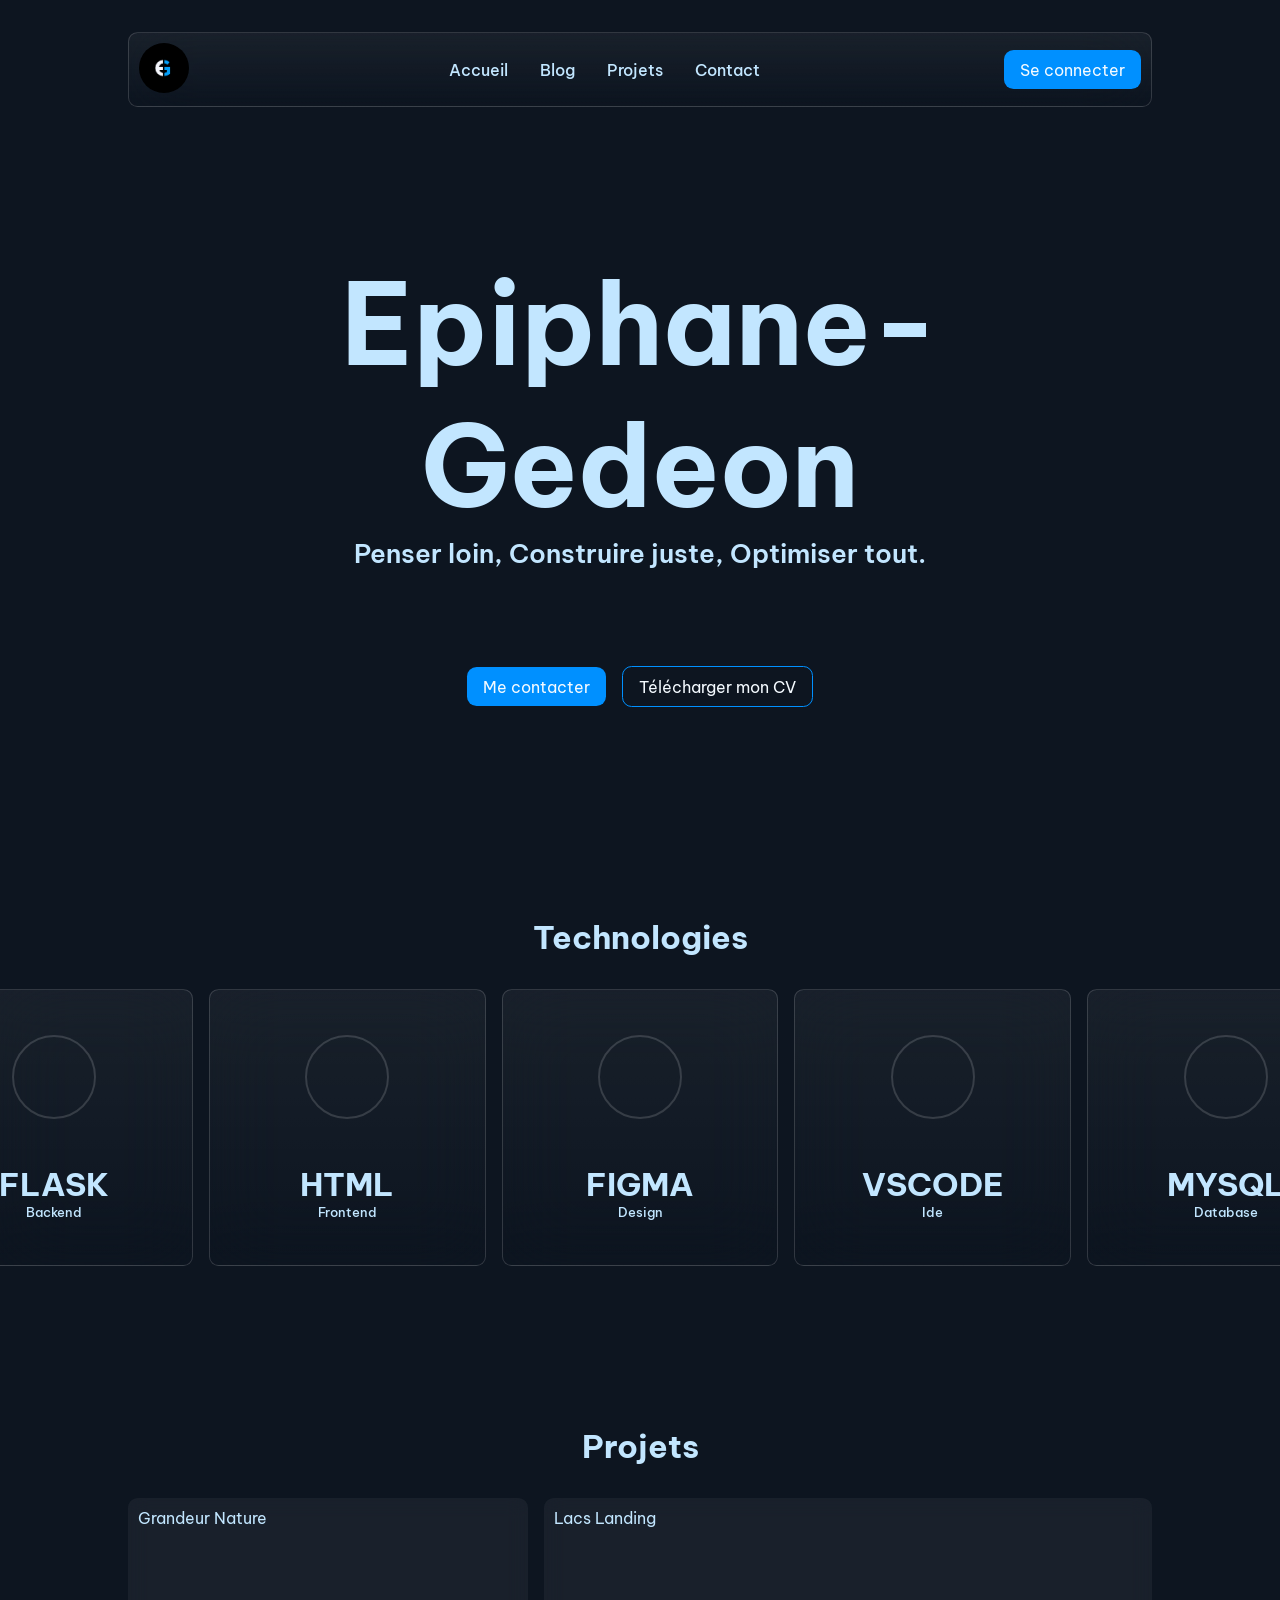
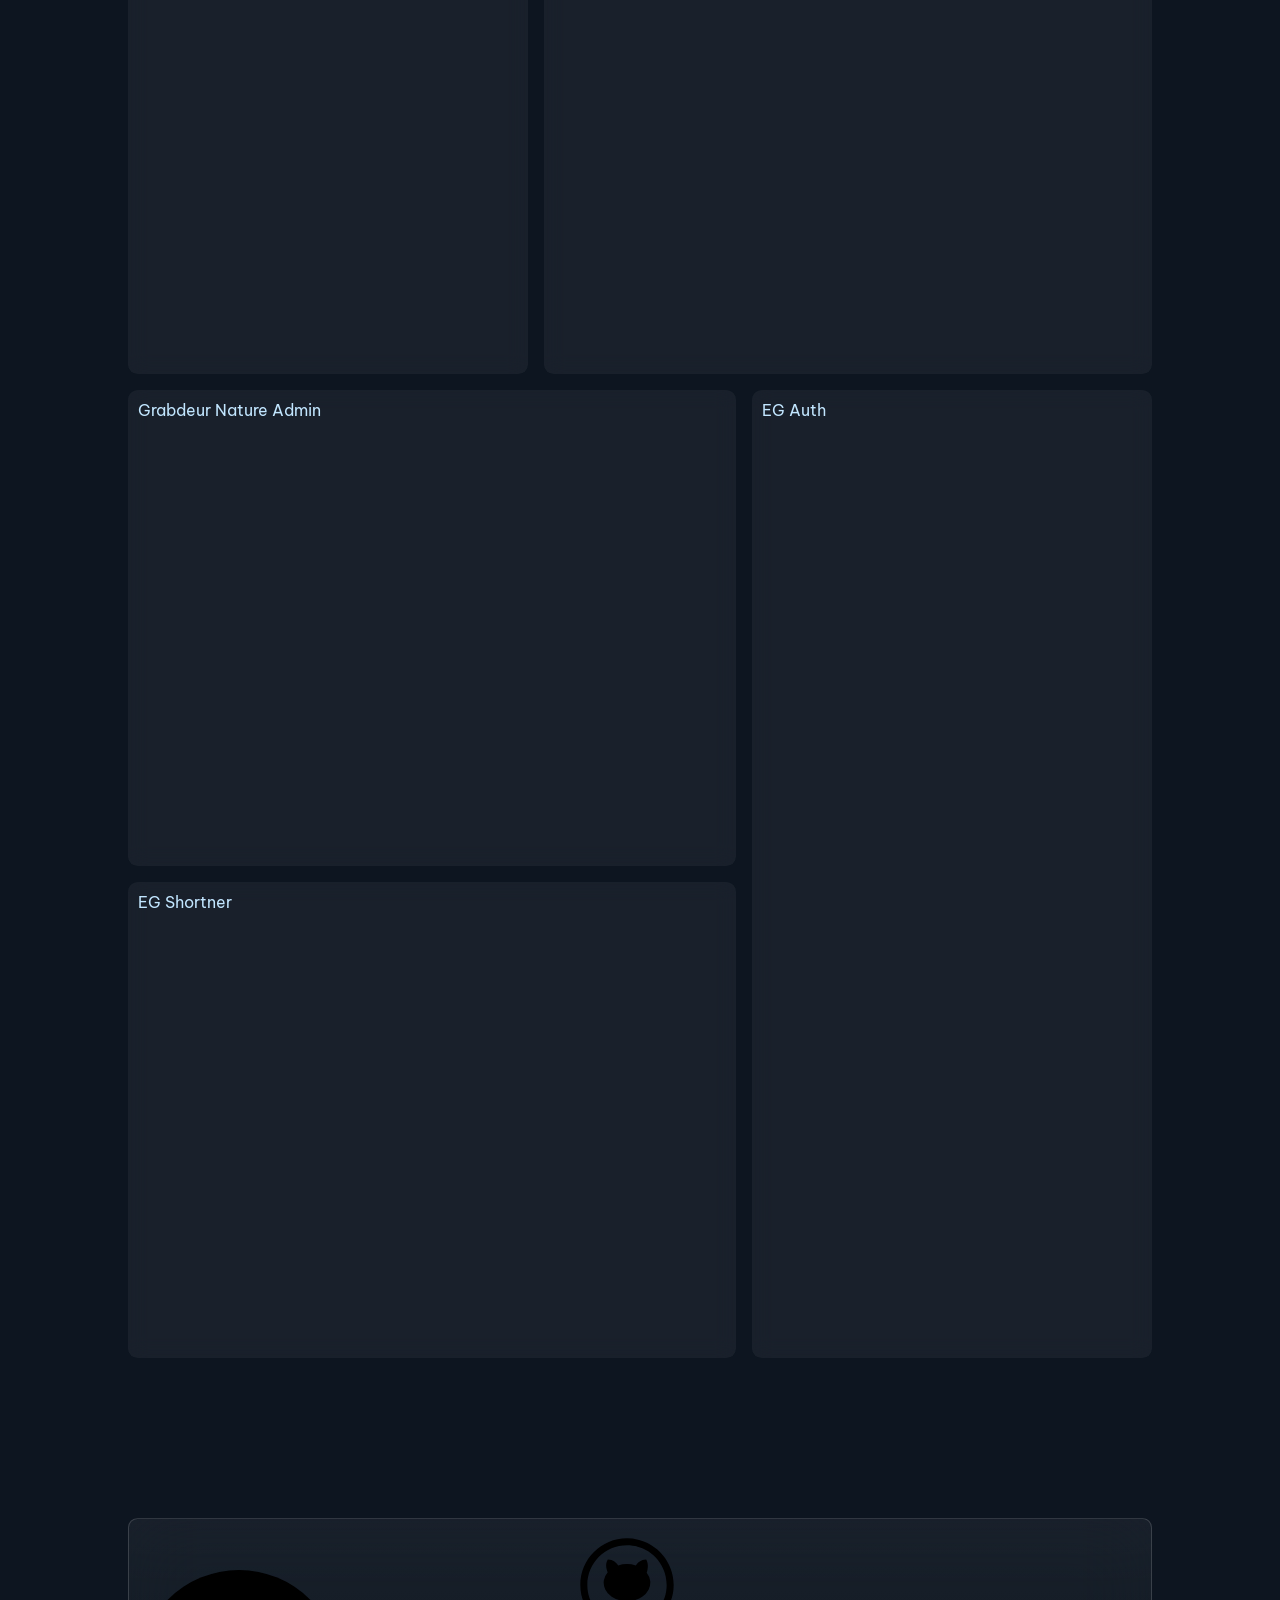
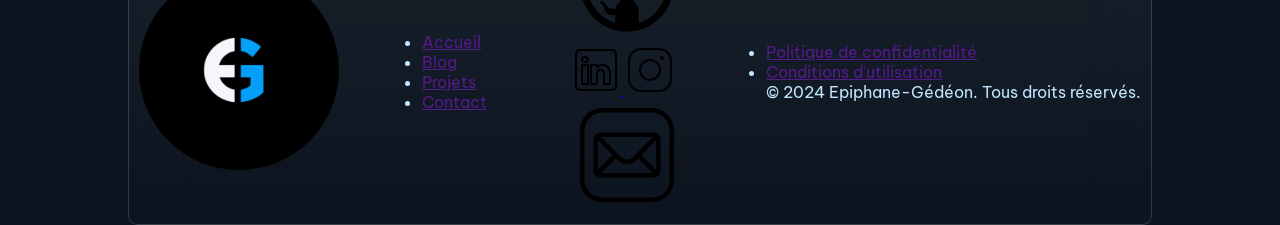
==== commit d3b3e3e6: "Ça avance" ====
--- a/index.html
+++ b/index.html
@@ -5,18 +5,20 @@
     <meta name="viewport" content="width=device-width, initial-scale=1.0">
     <link rel="alternate" href="https://www.apple.com/fr/" hreflang="fr-FR">
     <link rel="alternate" href="https://www.apple.com/" hreflang="en-US">
-    <link rel="stylesheet" href="style.css">
+    <link rel="stylesheet" href="new-style.css">
+    <link rel="stylesheet" href="header.css">
+    <link rel="stylesheet" href="footer.css">
     <link rel="icon" type="image/png" sizes="32x32" href="Images/favicon.png">
     <!--La police d'écriture-->
     <link rel="preconnect" href="https://fonts.googleapis.com">
     <link rel="preconnect" href="https://fonts.gstatic.com" crossorigin>
     <link href="https://fonts.googleapis.com/css2?family=Be+Vietnam+Pro:ital,wght@0,100;0,200;0,300;0,400;0,500;0,600;0,700;0,800;0,900;1,100;1,200;1,300;1,400;1,500;1,600;1,700;1,800;1,900&display=swap" rel="stylesheet">
-    <title>POULI Epiphane-Gédéon</title>
+    <title>Epiphane-Gédéon</title>
 </head>
 <body>
-    <header>
+    <header class="blur-element">
         <div class="logo">
-            <a href=""><img src="Images/Ged.png", alt="Logo DigiComm Group"></a>
+            <a href=""><img src="Images/Ged.png", alt="Logo Epiphane-Gedeon"></a>
         </div>
         <div class="hamburger">
             <div class="line"></div>
@@ -25,17 +27,118 @@
         </div>
         <nav class = "navbar" >
             <ul class="menu">
-                <li><a href="#accueil">Accueil</a></li>
-                <li><a href="#skills">Skill</a></li> 
-                <li><a href="#projects">Projets</a></li>
-                <li><a href="#contacts">Contact</a></li>
-                <li onclick="toggleDarkMode()" class="theme">
-                    <svg class="icon" xmlns="http://www.w3.org/2000/svg"  viewBox="0 0 50 50" width="50px" height="50px"><path d="M 24.90625 3.96875 C 24.863281 3.976563 24.820313 3.988281 24.78125 4 C 24.316406 4.105469 23.988281 4.523438 24 5 L 24 11 C 23.996094 11.359375 24.183594 11.695313 24.496094 11.878906 C 24.808594 12.058594 25.191406 12.058594 25.503906 11.878906 C 25.816406 11.695313 26.003906 11.359375 26 11 L 26 5 C 26.011719 4.710938 25.894531 4.433594 25.6875 4.238281 C 25.476563 4.039063 25.191406 3.941406 24.90625 3.96875 Z M 10.65625 9.84375 C 10.28125 9.910156 9.980469 10.183594 9.875 10.546875 C 9.769531 10.914063 9.878906 11.304688 10.15625 11.5625 L 14.40625 15.8125 C 14.648438 16.109375 15.035156 16.246094 15.410156 16.160156 C 15.78125 16.074219 16.074219 15.78125 16.160156 15.410156 C 16.246094 15.035156 16.109375 14.648438 15.8125 14.40625 L 11.5625 10.15625 C 11.355469 9.933594 11.054688 9.820313 10.75 9.84375 C 10.71875 9.84375 10.6875 9.84375 10.65625 9.84375 Z M 39.03125 9.84375 C 38.804688 9.875 38.59375 9.988281 38.4375 10.15625 L 34.1875 14.40625 C 33.890625 14.648438 33.753906 15.035156 33.839844 15.410156 C 33.925781 15.78125 34.21875 16.074219 34.589844 16.160156 C 34.964844 16.246094 35.351563 16.109375 35.59375 15.8125 L 39.84375 11.5625 C 40.15625 11.265625 40.246094 10.800781 40.0625 10.410156 C 39.875 10.015625 39.460938 9.789063 39.03125 9.84375 Z M 24.90625 15 C 24.875 15.007813 24.84375 15.019531 24.8125 15.03125 C 24.75 15.035156 24.6875 15.046875 24.625 15.0625 C 24.613281 15.074219 24.605469 15.082031 24.59375 15.09375 C 19.289063 15.320313 15 19.640625 15 25 C 15 30.503906 19.496094 35 25 35 C 30.503906 35 35 30.503906 35 25 C 35 19.660156 30.746094 15.355469 25.46875 15.09375 C 25.433594 15.09375 25.410156 15.0625 25.375 15.0625 C 25.273438 15.023438 25.167969 15.003906 25.0625 15 C 25.042969 15 25.019531 15 25 15 C 24.96875 15 24.9375 15 24.90625 15 Z M 24.9375 17 C 24.957031 17 24.980469 17 25 17 C 25.03125 17 25.0625 17 25.09375 17 C 29.46875 17.050781 33 20.613281 33 25 C 33 29.421875 29.421875 33 25 33 C 20.582031 33 17 29.421875 17 25 C 17 20.601563 20.546875 17.035156 24.9375 17 Z M 4.71875 24 C 4.167969 24.078125 3.78125 24.589844 3.859375 25.140625 C 3.9375 25.691406 4.449219 26.078125 5 26 L 11 26 C 11.359375 26.003906 11.695313 25.816406 11.878906 25.503906 C 12.058594 25.191406 12.058594 24.808594 11.878906 24.496094 C 11.695313 24.183594 11.359375 23.996094 11 24 L 5 24 C 4.96875 24 4.9375 24 4.90625 24 C 4.875 24 4.84375 24 4.8125 24 C 4.78125 24 4.75 24 4.71875 24 Z M 38.71875 24 C 38.167969 24.078125 37.78125 24.589844 37.859375 25.140625 C 37.9375 25.691406 38.449219 26.078125 39 26 L 45 26 C 45.359375 26.003906 45.695313 25.816406 45.878906 25.503906 C 46.058594 25.191406 46.058594 24.808594 45.878906 24.496094 C 45.695313 24.183594 45.359375 23.996094 45 24 L 39 24 C 38.96875 24 38.9375 24 38.90625 24 C 38.875 24 38.84375 24 38.8125 24 C 38.78125 24 38.75 24 38.71875 24 Z M 15 33.875 C 14.773438 33.90625 14.5625 34.019531 14.40625 34.1875 L 10.15625 38.4375 C 9.859375 38.679688 9.722656 39.066406 9.808594 39.441406 C 9.894531 39.8125 10.1875 40.105469 10.558594 40.191406 C 10.933594 40.277344 11.320313 40.140625 11.5625 39.84375 L 15.8125 35.59375 C 16.109375 35.308594 16.199219 34.867188 16.039063 34.488281 C 15.882813 34.109375 15.503906 33.867188 15.09375 33.875 C 15.0625 33.875 15.03125 33.875 15 33.875 Z M 34.6875 33.875 C 34.3125 33.941406 34.011719 34.214844 33.90625 34.578125 C 33.800781 34.945313 33.910156 35.335938 34.1875 35.59375 L 38.4375 39.84375 C 38.679688 40.140625 39.066406 40.277344 39.441406 40.191406 C 39.8125 40.105469 40.105469 39.8125 40.191406 39.441406 C 40.277344 39.066406 40.140625 38.679688 39.84375 38.4375 L 35.59375 34.1875 C 35.40625 33.988281 35.148438 33.878906 34.875 33.875 C 34.84375 33.875 34.8125 33.875 34.78125 33.875 C 34.75 33.875 34.71875 33.875 34.6875 33.875 Z M 24.90625 37.96875 C 24.863281 37.976563 24.820313 37.988281 24.78125 38 C 24.316406 38.105469 23.988281 38.523438 24 39 L 24 45 C 23.996094 45.359375 24.183594 45.695313 24.496094 45.878906 C 24.808594 46.058594 25.191406 46.058594 25.503906 45.878906 C 25.816406 45.695313 26.003906 45.359375 26 45 L 26 39 C 26.011719 38.710938 25.894531 38.433594 25.6875 38.238281 C 25.476563 38.039063 25.191406 37.941406 24.90625 37.96875 Z"/></svg>
-                </li>
+                <li><a href="#">Accueil</a></li>
+                <li><a href="#">Blog</a></li> 
+                <li><a href="#">Projets</a></li>
+                <li><a href="#">Contact</a></li>
+                <!-- <li onclick="toggleDarkMode()" class="theme">
+                    <svg class="icon" xmlns="http://www.w3.org/2000/svg"  viewBox="0 0 50 50" width="30px" height="30px"><path d="M 24.90625 3.96875 C 24.863281 3.976563 24.820313 3.988281 24.78125 4 C 24.316406 4.105469 23.988281 4.523438 24 5 L 24 11 C 23.996094 11.359375 24.183594 11.695313 24.496094 11.878906 C 24.808594 12.058594 25.191406 12.058594 25.503906 11.878906 C 25.816406 11.695313 26.003906 11.359375 26 11 L 26 5 C 26.011719 4.710938 25.894531 4.433594 25.6875 4.238281 C 25.476563 4.039063 25.191406 3.941406 24.90625 3.96875 Z M 10.65625 9.84375 C 10.28125 9.910156 9.980469 10.183594 9.875 10.546875 C 9.769531 10.914063 9.878906 11.304688 10.15625 11.5625 L 14.40625 15.8125 C 14.648438 16.109375 15.035156 16.246094 15.410156 16.160156 C 15.78125 16.074219 16.074219 15.78125 16.160156 15.410156 C 16.246094 15.035156 16.109375 14.648438 15.8125 14.40625 L 11.5625 10.15625 C 11.355469 9.933594 11.054688 9.820313 10.75 9.84375 C 10.71875 9.84375 10.6875 9.84375 10.65625 9.84375 Z M 39.03125 9.84375 C 38.804688 9.875 38.59375 9.988281 38.4375 10.15625 L 34.1875 14.40625 C 33.890625 14.648438 33.753906 15.035156 33.839844 15.410156 C 33.925781 15.78125 34.21875 16.074219 34.589844 16.160156 C 34.964844 16.246094 35.351563 16.109375 35.59375 15.8125 L 39.84375 11.5625 C 40.15625 11.265625 40.246094 10.800781 40.0625 10.410156 C 39.875 10.015625 39.460938 9.789063 39.03125 9.84375 Z M 24.90625 15 C 24.875 15.007813 24.84375 15.019531 24.8125 15.03125 C 24.75 15.035156 24.6875 15.046875 24.625 15.0625 C 24.613281 15.074219 24.605469 15.082031 24.59375 15.09375 C 19.289063 15.320313 15 19.640625 15 25 C 15 30.503906 19.496094 35 25 35 C 30.503906 35 35 30.503906 35 25 C 35 19.660156 30.746094 15.355469 25.46875 15.09375 C 25.433594 15.09375 25.410156 15.0625 25.375 15.0625 C 25.273438 15.023438 25.167969 15.003906 25.0625 15 C 25.042969 15 25.019531 15 25 15 C 24.96875 15 24.9375 15 24.90625 15 Z M 24.9375 17 C 24.957031 17 24.980469 17 25 17 C 25.03125 17 25.0625 17 25.09375 17 C 29.46875 17.050781 33 20.613281 33 25 C 33 29.421875 29.421875 33 25 33 C 20.582031 33 17 29.421875 17 25 C 17 20.601563 20.546875 17.035156 24.9375 17 Z M 4.71875 24 C 4.167969 24.078125 3.78125 24.589844 3.859375 25.140625 C 3.9375 25.691406 4.449219 26.078125 5 26 L 11 26 C 11.359375 26.003906 11.695313 25.816406 11.878906 25.503906 C 12.058594 25.191406 12.058594 24.808594 11.878906 24.496094 C 11.695313 24.183594 11.359375 23.996094 11 24 L 5 24 C 4.96875 24 4.9375 24 4.90625 24 C 4.875 24 4.84375 24 4.8125 24 C 4.78125 24 4.75 24 4.71875 24 Z M 38.71875 24 C 38.167969 24.078125 37.78125 24.589844 37.859375 25.140625 C 37.9375 25.691406 38.449219 26.078125 39 26 L 45 26 C 45.359375 26.003906 45.695313 25.816406 45.878906 25.503906 C 46.058594 25.191406 46.058594 24.808594 45.878906 24.496094 C 45.695313 24.183594 45.359375 23.996094 45 24 L 39 24 C 38.96875 24 38.9375 24 38.90625 24 C 38.875 24 38.84375 24 38.8125 24 C 38.78125 24 38.75 24 38.71875 24 Z M 15 33.875 C 14.773438 33.90625 14.5625 34.019531 14.40625 34.1875 L 10.15625 38.4375 C 9.859375 38.679688 9.722656 39.066406 9.808594 39.441406 C 9.894531 39.8125 10.1875 40.105469 10.558594 40.191406 C 10.933594 40.277344 11.320313 40.140625 11.5625 39.84375 L 15.8125 35.59375 C 16.109375 35.308594 16.199219 34.867188 16.039063 34.488281 C 15.882813 34.109375 15.503906 33.867188 15.09375 33.875 C 15.0625 33.875 15.03125 33.875 15 33.875 Z M 34.6875 33.875 C 34.3125 33.941406 34.011719 34.214844 33.90625 34.578125 C 33.800781 34.945313 33.910156 35.335938 34.1875 35.59375 L 38.4375 39.84375 C 38.679688 40.140625 39.066406 40.277344 39.441406 40.191406 C 39.8125 40.105469 40.105469 39.8125 40.191406 39.441406 C 40.277344 39.066406 40.140625 38.679688 39.84375 38.4375 L 35.59375 34.1875 C 35.40625 33.988281 35.148438 33.878906 34.875 33.875 C 34.84375 33.875 34.8125 33.875 34.78125 33.875 C 34.75 33.875 34.71875 33.875 34.6875 33.875 Z M 24.90625 37.96875 C 24.863281 37.976563 24.820313 37.988281 24.78125 38 C 24.316406 38.105469 23.988281 38.523438 24 39 L 24 45 C 23.996094 45.359375 24.183594 45.695313 24.496094 45.878906 C 24.808594 46.058594 25.191406 46.058594 25.503906 45.878906 C 25.816406 45.695313 26.003906 45.359375 26 45 L 26 39 C 26.011719 38.710938 25.894531 38.433594 25.6875 38.238281 C 25.476563 38.039063 25.191406 37.941406 24.90625 37.96875 Z"/></svg>
+                </li> -->
             </ul>
         </nav>
+        <div>
+            <a href="" class="button-primary">Se connecter</a>
+        </div>
     </header>
     <main>
+        <section class="hero-banner">
+            <div class="title">
+                <h1>Epiphane-Gedeon</h1>
+                <h2>Penser loin, Construire juste, Optimiser tout.</h2>
+            </div>
+            <div class="cta">
+                <a href="" class="button-primary">Me contacter</a>
+                <a href="" class="button-secondary">Télécharger mon CV</a>
+            </div>
+        </section>
+
+        <section class="technologies">
+            <h1>Technologies</h1>
+            <div class="technos">
+                <div class="techno-card blur-element">
+                    <div class="techno-icon"></div>
+                    <div class="techno-text">
+                        <h3>FLASK</h3>
+                        <p>Backend</p>
+                    </div>
+                </div>
+                <div class="techno-card blur-element">
+                    <div class="techno-icon"></div>
+                    <div class="techno-text">
+                        <h3>HTML</h3>
+                        <p>Frontend</p>
+                    </div>
+                </div>
+                <div class="techno-card blur-element">
+                    <div class="techno-icon"></div>
+                    <div class="techno-text">
+                        <h3>FIGMA</h3>
+                        <p>Design</p>
+                    </div>
+                </div>
+                <div class="techno-card blur-element">
+                    <div class="techno-icon"></div>
+                    <div class="techno-text">
+                        <h3>VSCODE</h3>
+                        <p>Ide</p>
+                    </div>
+                </div>
+                <div class="techno-card blur-element">
+                    <div class="techno-icon"></div>
+                    <div class="techno-text">
+                        <h3>MYSQL</h3>
+                        <p>Database</p>
+                    </div>
+                </div>
+            </div>
+        </section>
+        <section class="projects">
+            <h1>Projets</h1>
+            <div class="bento">
+                <div class="card l-2 h-2">Grandeur Nature</div>
+                <div class="card l-3 h-2">Lacs Landing</div>
+                <div class="card l-3 h-2">Grabdeur Nature Admin</div>
+                <div class="card l-2 h-4">EG Auth</div>
+                <div class="card l-3 h-2">EG Shortner</div>
+            </div>
+        </section>
+    </main>
+    <footer class="blur-element">
+        <div class="logo">
+            <a href=""><img src="Images/Ged.png", alt="Logo Epiphane-Gedeon"></a>
+        </div>
+        <div class="links">
+            <ul>
+                <li><a href="">Accueil</a></li>
+                <li><a href="">Blog</a></li>
+                <li><a href="">Projets</a></li>
+                <li><a href="">Contact</a></li>
+            </ul>
+        </div>
+        <div class="socials">
+            <a href="https://github.com/epiphane-gedeon" target="_blank">
+                <svg class="icon" xmlns="http://www.w3.org/2000/svg"  viewBox="0 0 48 48"><path d="M 24 4 C 12.972066 4 4 12.972074 4 24 C 4 35.027926 12.972066 44 24 44 C 35.027934 44 44 35.027926 44 24 C 44 12.972074 35.027934 4 24 4 z M 24 7 C 33.406615 7 41 14.593391 41 24 C 41 31.66536 35.956939 38.122519 29 40.251953 L 29 35.136719 C 29 33.226635 27.899316 31.588619 26.308594 30.773438 A 10 8 0 0 0 32.4375 18.720703 C 32.881044 17.355414 33.376523 14.960672 32.199219 13.076172 C 29.929345 13.076172 28.464667 14.632086 27.765625 15.599609 A 10 8 0 0 0 24 15 A 10 8 0 0 0 20.230469 15.59375 C 19.529731 14.625773 18.066226 13.076172 15.800781 13.076172 C 14.449711 15.238817 15.28492 17.564557 15.732422 18.513672 A 10 8 0 0 0 21.681641 30.779297 C 20.3755 31.452483 19.397283 32.674042 19.097656 34.15625 L 17.783203 34.15625 C 16.486203 34.15625 15.98225 33.629234 15.28125 32.740234 C 14.58925 31.851234 13.845172 31.253859 12.951172 31.005859 C 12.469172 30.954859 12.144453 31.321484 12.564453 31.646484 C 13.983453 32.612484 14.081391 34.193516 14.650391 35.228516 C 15.168391 36.160516 16.229687 37 17.429688 37 L 19 37 L 19 40.251953 C 12.043061 38.122519 7 31.66536 7 24 C 7 14.593391 14.593385 7 24 7 z"/></svg>
+            </a>
+            <a href="https://www.linkedin.com/in/epiphane-gedeon-pouli/" target="_blank">
+                <svg class="icon" xmlns="http://www.w3.org/2000/svg"  viewBox="0 0 50 50" width="50px" height="50px"><path d="M 9 4 C 6.2504839 4 4 6.2504839 4 9 L 4 41 C 4 43.749516 6.2504839 46 9 46 L 41 46 C 43.749516 46 46 43.749516 46 41 L 46 9 C 46 6.2504839 43.749516 4 41 4 L 9 4 z M 9 6 L 41 6 C 42.668484 6 44 7.3315161 44 9 L 44 41 C 44 42.668484 42.668484 44 41 44 L 9 44 C 7.3315161 44 6 42.668484 6 41 L 6 9 C 6 7.3315161 7.3315161 6 9 6 z M 14 11.011719 C 12.904779 11.011719 11.919219 11.339079 11.189453 11.953125 C 10.459687 12.567171 10.011719 13.484511 10.011719 14.466797 C 10.011719 16.333977 11.631285 17.789609 13.691406 17.933594 A 0.98809878 0.98809878 0 0 0 13.695312 17.935547 A 0.98809878 0.98809878 0 0 0 14 17.988281 C 16.27301 17.988281 17.988281 16.396083 17.988281 14.466797 A 0.98809878 0.98809878 0 0 0 17.986328 14.414062 C 17.884577 12.513831 16.190443 11.011719 14 11.011719 z M 14 12.988281 C 15.392231 12.988281 15.94197 13.610038 16.001953 14.492188 C 15.989803 15.348434 15.460091 16.011719 14 16.011719 C 12.614594 16.011719 11.988281 15.302225 11.988281 14.466797 C 11.988281 14.049083 12.140703 13.734298 12.460938 13.464844 C 12.78117 13.19539 13.295221 12.988281 14 12.988281 z M 11 19 A 1.0001 1.0001 0 0 0 10 20 L 10 39 A 1.0001 1.0001 0 0 0 11 40 L 17 40 A 1.0001 1.0001 0 0 0 18 39 L 18 33.134766 L 18 20 A 1.0001 1.0001 0 0 0 17 19 L 11 19 z M 20 19 A 1.0001 1.0001 0 0 0 19 20 L 19 39 A 1.0001 1.0001 0 0 0 20 40 L 26 40 A 1.0001 1.0001 0 0 0 27 39 L 27 29 C 27 28.170333 27.226394 27.345035 27.625 26.804688 C 28.023606 26.264339 28.526466 25.940057 29.482422 25.957031 C 30.468166 25.973981 30.989999 26.311669 31.384766 26.841797 C 31.779532 27.371924 32 28.166667 32 29 L 32 39 A 1.0001 1.0001 0 0 0 33 40 L 39 40 A 1.0001 1.0001 0 0 0 40 39 L 40 28.261719 C 40 25.300181 39.122788 22.95433 37.619141 21.367188 C 36.115493 19.780044 34.024172 19 31.8125 19 C 29.710483 19 28.110853 19.704889 27 20.423828 L 27 20 A 1.0001 1.0001 0 0 0 26 19 L 20 19 z M 12 21 L 16 21 L 16 33.134766 L 16 38 L 12 38 L 12 21 z M 21 21 L 25 21 L 25 22.560547 A 1.0001 1.0001 0 0 0 26.798828 23.162109 C 26.798828 23.162109 28.369194 21 31.8125 21 C 33.565828 21 35.069366 21.582581 36.167969 22.742188 C 37.266572 23.901794 38 25.688257 38 28.261719 L 38 38 L 34 38 L 34 29 C 34 27.833333 33.720468 26.627107 32.990234 25.646484 C 32.260001 24.665862 31.031834 23.983076 29.517578 23.957031 C 27.995534 23.930001 26.747519 24.626988 26.015625 25.619141 C 25.283731 26.611293 25 27.829667 25 29 L 25 38 L 21 38 L 21 21 z"/></svg>
+            </a>
+            <a href="https://www.instagram.com/epiphane_gedeon" target="_blank">
+                <svg class="icon" xmlns="http://www.w3.org/2000/svg"  viewBox="0 0 50 50" width="50px" height="50px"><path d="M 16 3 C 8.8324839 3 3 8.8324839 3 16 L 3 34 C 3 41.167516 8.8324839 47 16 47 L 34 47 C 41.167516 47 47 41.167516 47 34 L 47 16 C 47 8.8324839 41.167516 3 34 3 L 16 3 z M 16 5 L 34 5 C 40.086484 5 45 9.9135161 45 16 L 45 34 C 45 40.086484 40.086484 45 34 45 L 16 45 C 9.9135161 45 5 40.086484 5 34 L 5 16 C 5 9.9135161 9.9135161 5 16 5 z M 37 11 A 2 2 0 0 0 35 13 A 2 2 0 0 0 37 15 A 2 2 0 0 0 39 13 A 2 2 0 0 0 37 11 z M 25 14 C 18.936712 14 14 18.936712 14 25 C 14 31.063288 18.936712 36 25 36 C 31.063288 36 36 31.063288 36 25 C 36 18.936712 31.063288 14 25 14 z M 25 16 C 29.982407 16 34 20.017593 34 25 C 34 29.982407 29.982407 34 25 34 C 20.017593 34 16 29.982407 16 25 C 16 20.017593 20.017593 16 25 16 z"/></svg>
+            </a>
+            <a href="mailto:egpouli@epiphane-gedeon.com" target="_blank">
+                <svg class="icon" xmlns="http://www.w3.org/2000/svg" viewBox="0 0 50 50"><path d="M 14 4 C 8.4886661 4 4 8.4886661 4 14 L 4 36 C 4 41.511334 8.4886661 46 14 46 L 36 46 C 41.511334 46 46 41.511334 46 36 L 46 14 C 46 8.4886661 41.511334 4 36 4 L 14 4 z M 14 6 L 36 6 C 40.430666 6 44 9.5693339 44 14 L 44 36 C 44 40.430666 40.430666 44 36 44 L 14 44 C 9.5693339 44 6 40.430666 6 36 L 6 14 C 6 9.5693339 9.5693339 6 14 6 z M 13 15 C 11.35503 15 10 16.35503 10 18 L 10 32 C 10 33.64497 11.35503 35 13 35 L 37 35 C 38.64497 35 40 33.64497 40 32 L 40 18 C 40 16.35503 38.64497 15 37 15 L 13 15 z M 13.414062 17 L 36.583984 17 L 27.677734 25.892578 C 26.18494 27.382984 23.796834 27.382819 22.304688 25.890625 L 13.414062 17 z M 38 18.412109 L 38 31.587891 L 31.402344 25 L 38 18.412109 z M 12 18.414062 L 18.585938 25 L 12 31.585938 L 12 18.414062 z M 29.988281 26.412109 L 36.585938 33 L 13.414062 33 L 20 26.414062 L 20.890625 27.304688 C 23.146478 29.56054 26.832638 29.562194 29.089844 27.308594 L 29.988281 26.412109 z"/></svg>
+            </a>
+        </div>
+        <div class="legals">
+            <ul>
+                <li><a href="">Politique de confidentialité</a></li>
+                <li><a href="">Conditions d'utilisation</a></li>
+            </ul>
+            <p>&copy; 2024 Epiphane-Gédéon. Tous droits réservés.</p>
+        </div>
+
+    </footer>
+    <!--main>
         <section class="section-Accueil" id="accueil">
             <div class="info">
                 <div class="text">
@@ -313,7 +416,7 @@
             <p>© 2024 Epiphane-Gédéon. Tous droits réservés.</p>
         </div>
     </footer>
-</body>
+</body-->
 
 <script>
     const hamburger = document.querySelector('.hamburger')
--- a/new-style.css
+++ b/new-style.css
@@ -0,0 +1,281 @@
+html {
+    -ms-text-size-adjust: 100%;
+    -webkit-text-size-adjust: 100%;
+}
+
+
+html,body,div,span,applet,button,input,select,textarea,object,iframe,h1,h2,h3,h4,h5,h6,hr,p,blockquote,pre,a,abbr,acronym,address,big,cite,code,del,dfn,em,img,ins,kbd,q,s,samp,small,strike,strong,sub,sup,tt,var,b,u,i,center,dl,dt,dd,ol,ul,li,fieldset,form,label,legend,table,caption,tbody,tfoot,thead,tr,th,td,article,aside,canvas,details,embed,figure,figcaption,footer,header,hgroup,main,menu,nav,output,ruby,section,summary,time,mark,audio,video {
+    background: transparent;
+    border: 0;
+    font: inherit;
+    font-size: 100%;
+    font-family: 'Be Vietnam Pro', sans-serif;
+    margin: 0;
+    min-width: 0;
+    outline: 0;
+    padding: 0;
+    vertical-align: baseline;
+}
+
+
+
+
+blockquote::before, blockquote::after, q::before,q::after {
+    content: none;
+}
+
+
+h1 {
+    font-family: 'Be Vietnam Pro' sans-serif;
+    font-weight: 700;
+    font-size: var(--font-size-xx-large);
+}
+
+
+h2 {
+    font-family: 'Be Vietnam Pro' sans-serif;
+    font-weight: 600;
+    font-size: var(--font-size-x-large);
+}
+
+
+h3 {
+    font-family: 'Be Vietnam Pro' sans-serif;
+    font-weight: 500;
+    font-size: var(--font-size-large);
+}
+
+
+h4 {
+    font-family: 'Be Vietnam Pro' sans-serif;
+    font-weight: 400;
+    font-size: var(--font-size-medium);
+}
+
+
+:root{
+    --BackgroundSombre: #0D1520;
+    --BackgroundClair: #FBFDFF;
+    --CouleurBouton: #0090FF;
+    --TexteBouton: #F4FAFF;
+    --CouleurBoutonTrensparent: rgba(142,200,246,0.16);
+    --TexteBoutonTrensparentClair: #113264;
+    --TexteBoutonTrensparentSombre: #C2E6FF;
+    --CouleursCartesSombre: #0D2847;
+    --CouleursCartesClair: #E6F4FE;
+    --CouleurBordureSombre: #205D9E;
+    --CouleurBordureClair: #8EC8F6;
+    --CouleyrBordureTransparent: rgba(255, 255, 255, 0.15);
+    --CouleurInputSombre: #0A1C31;
+    --CouleurInputClair: #F4FAFF;
+    --CouleurFooterClair: #E6F4FE;
+    --TextClair: #113264;
+    --TextSombre: #C2E6FF;
+
+    --space-neutral: 1.4em;
+    --space-xxx-small: 0.2em;
+    --space-x-small: 0.6em;
+    --space-small: 0.8em;
+    --space-medium: 1em;
+    --space-large: 2em;
+    --space-x-large: 3em;
+    --space-xx-large: 4em;
+    --space-xxx-large: 5em;
+    --font-family: 'Be Vietnam Pro', Sans-Serif;
+    --font-size-xxx-small: 45%;
+    --font-size-xx-small: 55;
+    --font-size-x-small: 62%;
+    --font-size-small: 80%;
+    --font-size-medium: 100%;
+    --font-size-large: 125%;
+    --font-size-x-large: 160%;
+    --font-size-xx-large: 200%;
+    --font-size-xxx-large: 260%;
+    --max-width-xxx-small: 35rem;
+    --max-width-xx-small: 45rem;
+    --max-width-x-small: 54rem;
+    --max-width-small: 65rem;
+    --max-width-medium: 90rem;
+    --max-width-large: 100rem;
+}
+
+
+body {
+    background-color: var(--BackgroundSombre);
+    color: var(--TextSombre);
+    padding-left: 10%;
+    padding-right: 10%;
+    padding-top: var(--space-large);
+}
+
+.blur-element{
+    background: linear-gradient(
+        to bottom,
+        rgba(255, 255, 255, 0.05) 0%,
+        rgba(255, 255, 255, 0.0) 100%
+    );
+    backdrop-filter: blur(35px);
+    -webkit-backdrop-filter: blur(12px);
+    border: 1px solid var(--CouleyrBordureTransparent);
+}
+
+.button-primary {
+    background : var(--CouleurBouton);
+    color: var(--TexteBouton);
+    border: none;
+    padding: var(--space-x-small) var(--space-medium);
+    border-radius: var(--space-x-small);
+    font-size: var(--font-size-medium);
+    cursor: pointer;
+    transition: background-color 0.3s ease;
+    text-decoration: none;
+}
+
+.button-secondary {
+    /* background : var(--CouleurBoutonTrensparent); */
+    color: var(--TexteBouton);
+    border: 1px solid var(--CouleurBouton);
+    padding: var(--space-x-small) var(--space-medium);
+    border-radius: var(--space-x-small);
+    font-size: var(--font-size-medium);
+    cursor: pointer;
+    transition: background-color 0.3s ease;
+    text-decoration: none;
+}
+
+section {
+    margin-bottom: 10em;
+}
+
+/*Hero Styles*/
+
+
+.hero-banner{
+    display: flex;
+    flex-direction: column;
+    align-items: center;
+    text-align: center;
+    justify-content: center;
+    gap: var(--space-large);
+    height: 90dvh;
+    margin-bottom: 0;
+}
+
+.hero-banner .cta {
+    display: flex;
+    align-items: center;
+    gap: var(--space-medium);
+    margin: var(--space-xx-large) 0;
+}
+
+.hero-banner .title h1 {
+    font-size: 700%;
+}
+
+/*Technos Styles*/
+
+.technologies {
+    display: flex;
+    flex-direction: column;
+    align-items: center;
+    gap: var(--space-large);
+}
+
+.technos {
+    display: flex;
+    gap: var(--space-medium);
+    /* flex-wrap: wrap; */
+    justify-content: center;
+
+}
+
+.techno-card {
+    width: 230px;
+    height: 230px;
+    border-radius: var(--space-x-small);
+    display: flex;
+    flex-direction: column;
+    justify-content: space-around;
+    align-items: center;
+    padding: var(--space-neutral);
+}
+
+.techno-card h3 {
+    font-size: var(--font-size-xx-large);
+    font-weight: 700;
+    text-align: center;
+}
+
+.techno-card p {
+    font-size: var(--font-size-small);
+    font-weight: 500;
+    text-align: center;
+}
+
+.techno-icon{
+    width: 80px;
+    height: 80px;
+    border: solid 2px var(--CouleyrBordureTransparent);
+    border-radius: 50%;
+    display: flex;
+    justify-content: center;
+    align-items: center;
+}
+
+
+
+
+/* Projets Styles */
+.projects {
+    display: flex;
+    flex-direction: column;
+    gap: var(--space-large);
+}
+
+.projects h1 {
+    text-align: center;
+}
+
+.bento {
+    /* width: 100%; */
+    display: grid;
+    grid-template-columns: repeat(5, 1fr);
+    grid-auto-rows: 230px;
+    gap: var(--space-medium);
+}
+
+.card {
+    border-radius: var(--space-x-small);
+    padding: var(--space-x-small);
+    background: rgba(255, 255, 255, 0.05);
+    backdrop-filter: blur(10px);
+}
+
+.card:hover {
+    background: rgba(255, 255, 255, 0.1);
+    backdrop-filter: blur(15px);
+}
+
+.l-2 {
+    grid-column: span 2;
+}
+
+.l-3 {
+    grid-column: span 3;
+}
+
+.l-4 {
+    grid-column: span 4;
+}
+
+.h-2 {
+    grid-row: span 2;
+}
+
+.h-3 {
+    grid-row: span 3;
+}
+
+.h-4 {
+    grid-row: span 4;
+}
--- a/header.css
+++ b/header.css
@@ -0,0 +1,68 @@
+header {
+    display: flex;
+    justify-content: space-between;
+    align-items: center;
+    padding: var(--space-x-small);
+    border-radius: var(--space-x-small);
+    position: sticky;
+    top: var(--space-large);
+    z-index: 1000;
+}
+
+.logo {
+    width: 50px;
+    display: flex;
+    justify-content: center;
+    align-items: center;
+}
+
+.logo img {
+    width: 100%;
+    height: auto;
+    border-radius: 100%;
+}
+.navbar{
+    display: flex;
+    justify-content: center;
+    align-items: center;
+    padding: var(--space-x-small);}
+.menu {
+    display: flex;
+    justify-content: center;
+    align-items: center;
+    gap: var(--space-medium);
+}
+
+.menu li {
+    list-style: none;
+    margin-left: var(--space-medium);
+}
+
+.menu li a {
+    color: var(--TextSombre);
+    text-decoration: none;
+    font-weight: 500;
+    font-size: var(--font-size-medium);
+    transition: color 0.3s ease;
+}
+
+.menu li a:hover {
+    color: var(--CouleurBouton);
+    text-decoration: underline;
+}.menu li a:hover {
+    color: var(--CouleurBouton);
+}
+
+.theme {
+    cursor: pointer;
+}
+
+.theme .icon path {
+    fill: var(--TextClair);
+}
+
+.hamburger {
+    display: none;
+    flex-direction: column;
+    cursor: pointer;
+}
--- a/footer.css
+++ b/footer.css
@@ -0,0 +1,12 @@
+footer{
+    padding: var(--space-x-small);
+    border-radius: var(--space-x-small);
+    display: flex;
+    justify-content: space-between;
+    align-items: center;
+
+}
+
+footer .logo {
+    width: 200px;
+}
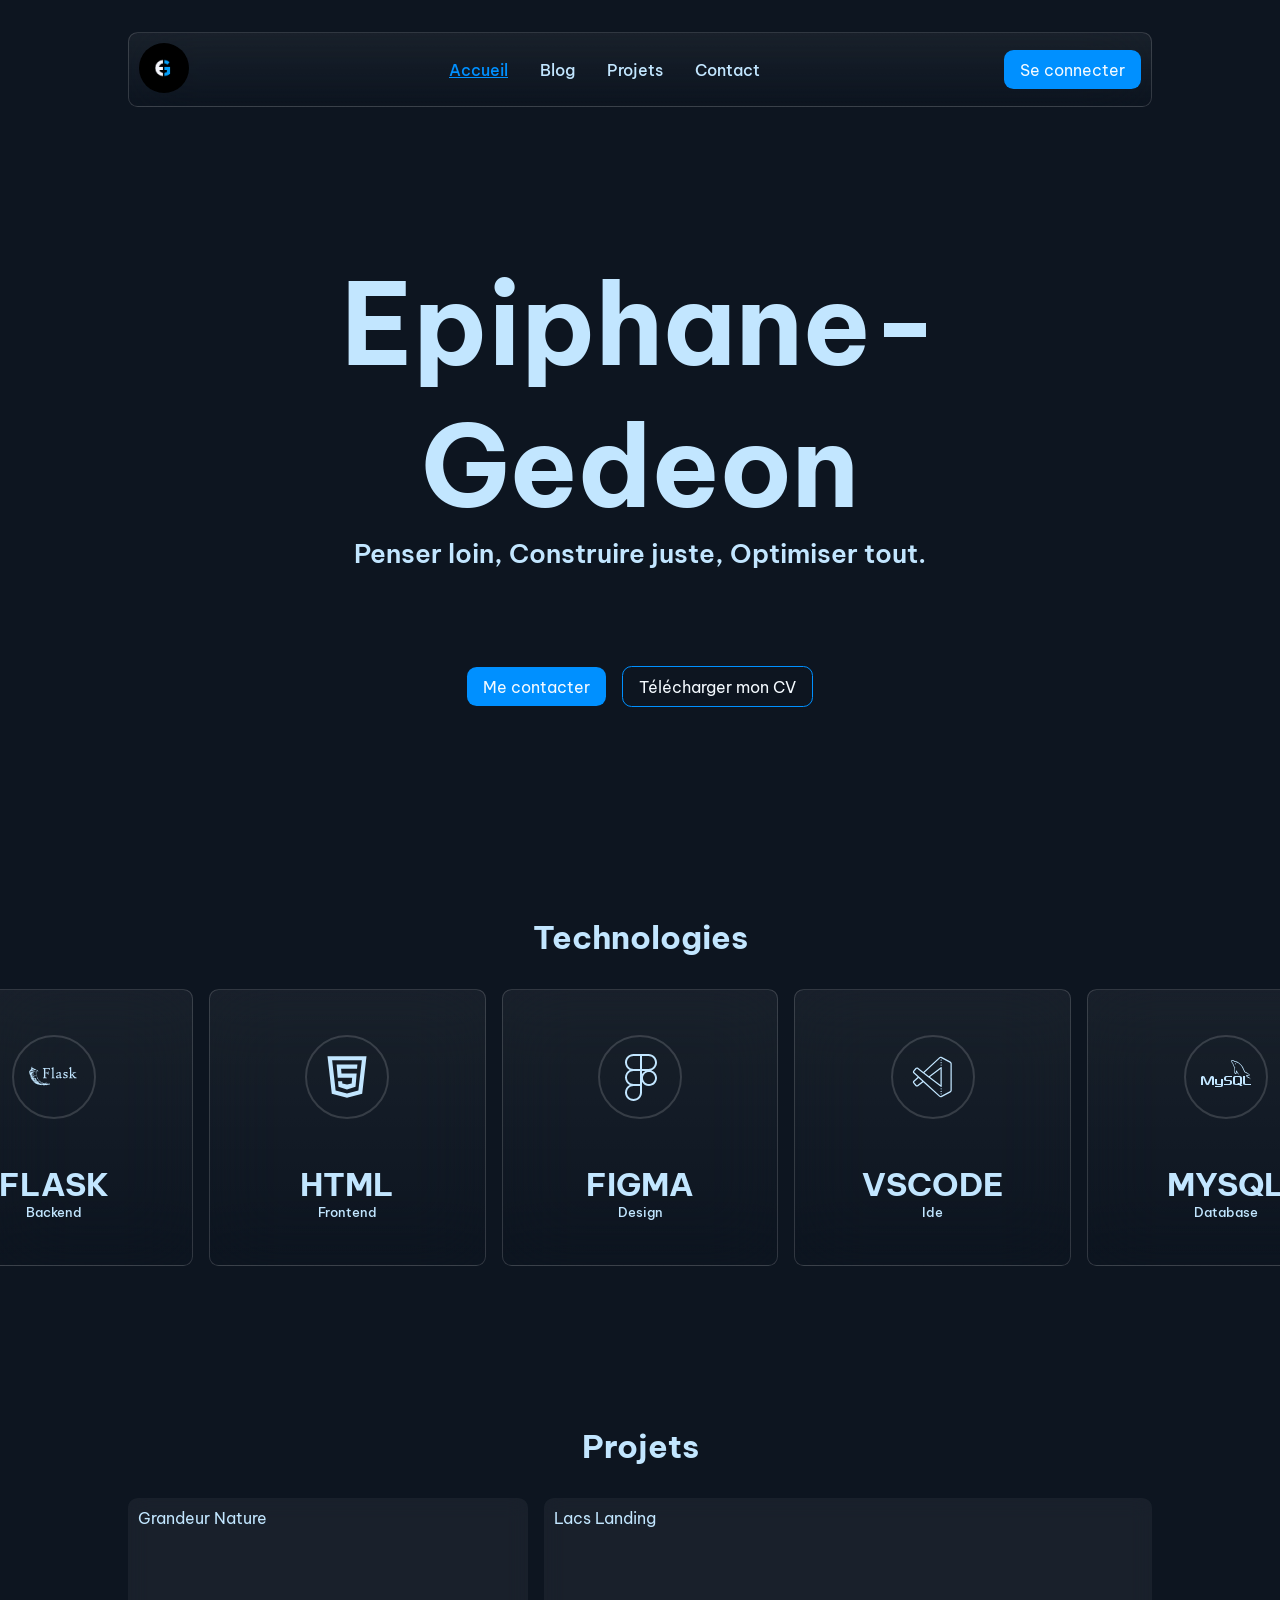
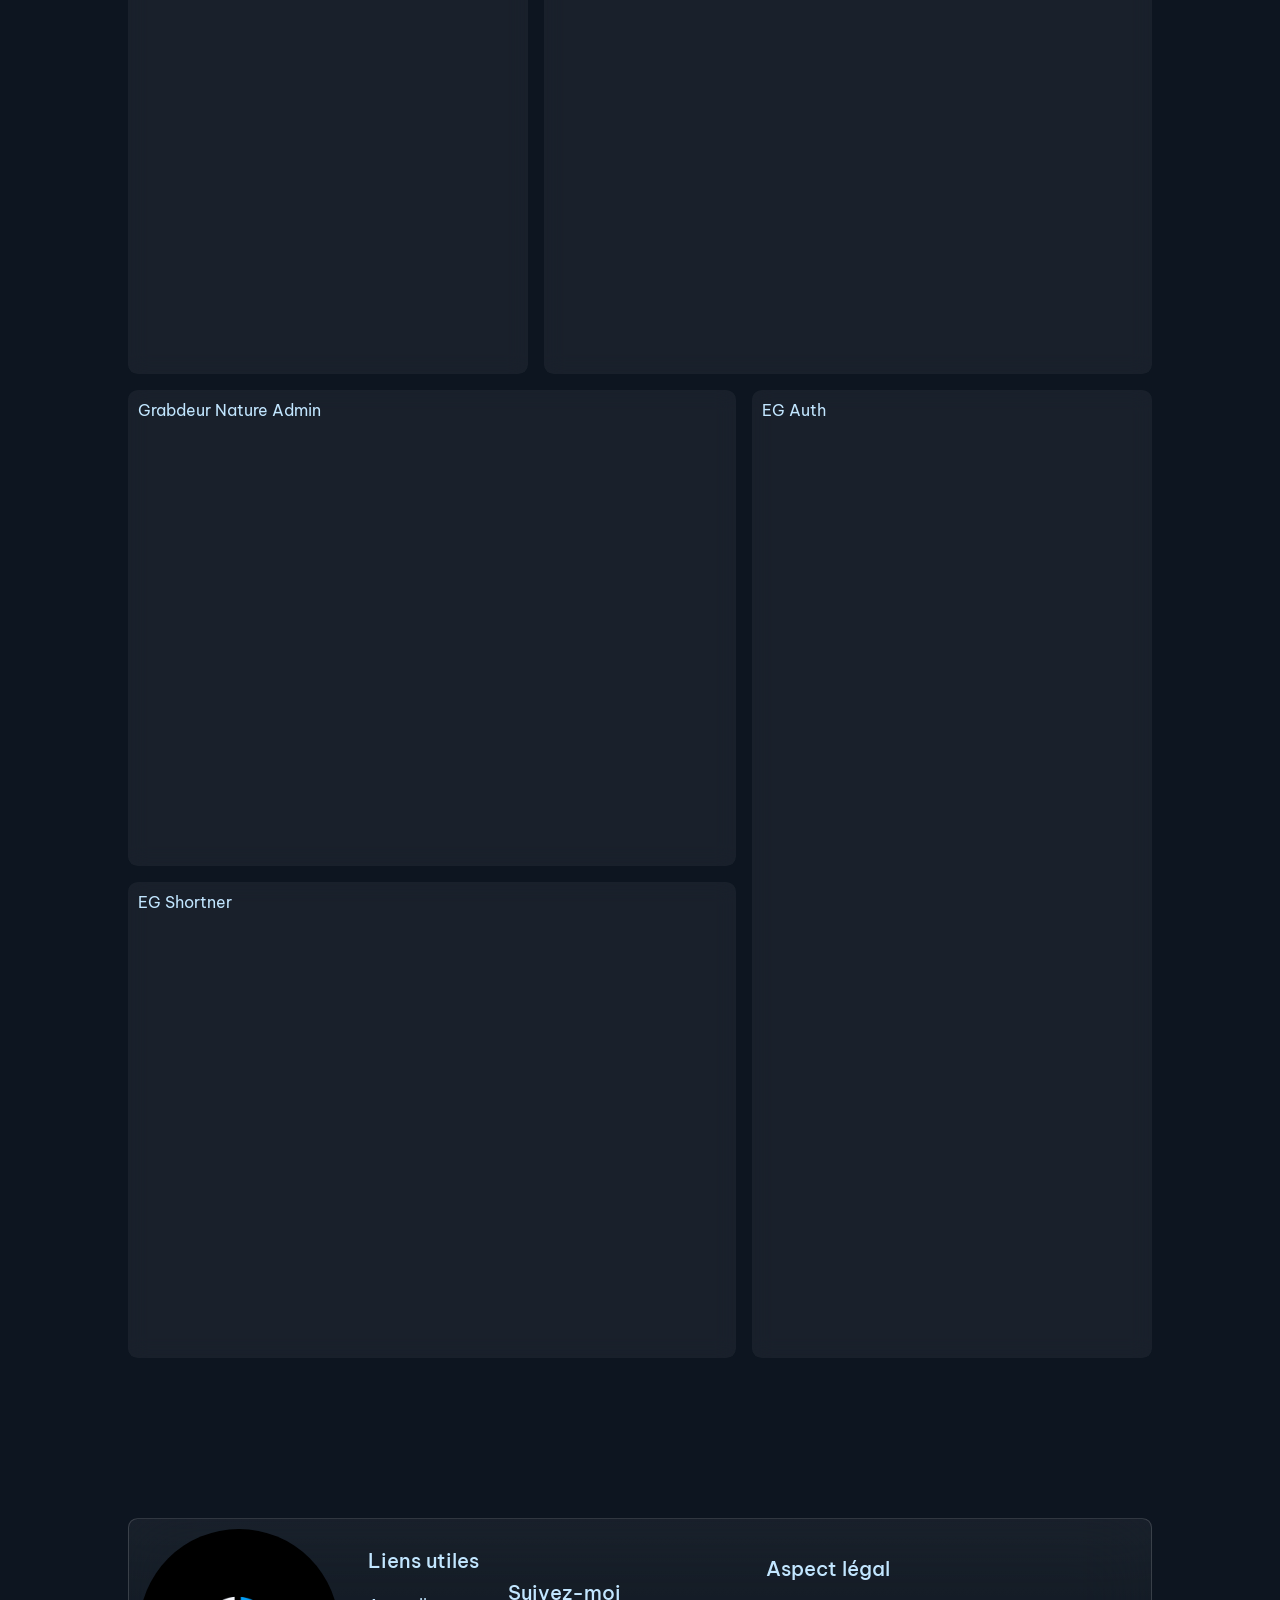
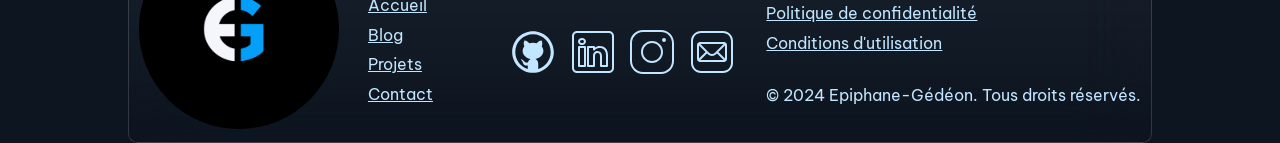
==== commit 1b651403: "footer" ====
--- a/index.html
+++ b/index.html
@@ -27,7 +27,7 @@
         </div>
         <nav class = "navbar" >
             <ul class="menu">
-                <li><a href="#">Accueil</a></li>
+                <li><a href="#" class="active">Accueil</a></li>
                 <li><a href="#">Blog</a></li> 
                 <li><a href="#">Projets</a></li>
                 <li><a href="#">Contact</a></li>
@@ -56,35 +56,45 @@
             <h1>Technologies</h1>
             <div class="technos">
                 <div class="techno-card blur-element">
-                    <div class="techno-icon"></div>
+                    <div class="techno-icon">
+                        <svg class="icon" xmlns="http://www.w3.org/2000/svg"  viewBox="0 0 50 50" width="60px" height="60px"><path d="M 2.609375 14.628906 C 2.194125 14.663781 1.8316094 14.997641 2.3496094 15.556641 C 3.3446094 16.118641 1.3683125 16.532203 1.9453125 16.908203 C 2.1293125 17.304203 1.9305781 17.745406 1.3925781 17.816406 C 0.60457812 17.884406 0.67926562 18.960484 1.4472656 18.396484 C 2.3042656 18.124484 1.5954062 18.504031 1.1914062 18.582031 C 0.28440625 18.846031 -0.33364063 19.752078 0.19335938 20.580078 C 0.69735938 21.720078 0.83165625 22.991734 1.2226562 24.177734 C 1.8696563 26.001734 2.8149688 27.737328 4.0429688 29.236328 C 4.6259687 30.086328 5.4782969 30.690313 6.2792969 31.320312 C 7.0672969 31.831312 7.9447969 32.342516 8.8417969 32.603516 C 10.434797 33.186516 12.144359 33.241047 13.818359 33.373047 C 14.838359 33.371047 15.862141 33.299141 16.869141 33.119141 C 17.775141 33.217141 18.427094 32.442563 19.246094 32.851562 C 19.742094 32.411563 20.464938 32.603203 20.960938 32.283203 C 21.327938 31.035203 19.700547 32.035781 19.185547 31.425781 C 18.625547 32.083781 18.155562 31.353594 17.476562 31.558594 C 16.320563 31.616594 17.564156 31.040719 17.535156 30.511719 C 16.922156 30.041719 16.229891 31.157031 15.837891 31.457031 C 14.869891 31.282031 13.911437 31.006891 13.023438 30.587891 C 12.011437 30.060891 11.018156 29.433922 10.285156 28.544922 C 9.5181563 27.636922 8.6703125 26.718734 8.3203125 25.552734 C 7.5803125 23.627734 7.6284531 21.543484 7.4394531 19.521484 C 7.5094531 18.152484 8.9550781 19.668828 9.5800781 19.173828 C 9.3660781 18.463828 8.2257031 18.239078 7.5957031 17.955078 C 6.9877031 17.913078 6.7661406 17.368219 6.1191406 17.324219 C 6.1501406 16.564219 4.9303281 16.982406 4.4863281 16.441406 C 4.9233281 15.313406 3.0385469 16.468187 3.1855469 15.492188 C 3.4925469 14.857687 3.024625 14.594031 2.609375 14.628906 z M 2.6152344 14.724609 C 2.7137969 14.700016 2.8271562 14.719797 2.9414062 14.810547 C 3.4834062 15.540547 1.9445156 14.726828 2.4785156 15.423828 C 2.1537656 15.271578 2.3195469 14.798391 2.6152344 14.724609 z M 41.914062 15.085938 C 41.847063 15.085938 41.671672 15.177281 41.388672 15.363281 C 41.038672 15.589281 40.669203 15.767484 40.283203 15.896484 C 40.041203 15.979484 39.921875 16.095141 39.921875 16.244141 C 39.921875 16.347141 40.005781 16.427375 40.175781 16.484375 C 40.536781 16.603375 40.773719 16.767516 40.886719 16.978516 C 40.969719 17.143516 41.011719 17.436375 41.011719 17.859375 L 41.011719 24.615234 C 41.011719 25.207234 40.868938 25.539328 40.585938 25.611328 C 40.270937 25.693328 40.113281 25.814609 40.113281 25.974609 C 40.113281 26.041609 40.118906 26.094859 40.128906 26.130859 C 40.153906 26.233859 40.321859 26.272094 40.630859 26.246094 C 41.857859 26.148094 42.729141 26.123922 43.244141 26.169922 C 43.409141 26.185922 43.509828 26.178391 43.548828 26.150391 C 43.587828 26.122391 43.607422 26.048687 43.607422 25.929688 C 43.607422 25.779687 43.486141 25.689203 43.244141 25.658203 C 42.852141 25.617203 42.602141 25.560281 42.494141 25.488281 C 42.340141 25.385281 42.256094 25.169844 42.246094 24.839844 C 42.236094 24.509844 42.232422 24.257031 42.232422 24.082031 C 42.232422 23.835031 42.353703 23.643766 42.595703 23.509766 C 42.811703 23.354766 42.962781 23.277344 43.050781 23.277344 C 43.122781 23.277344 43.182516 23.320344 43.228516 23.402344 C 43.795516 24.361344 44.486781 25.278297 45.300781 26.154297 C 45.423781 26.283297 45.630922 26.318719 45.919922 26.261719 C 46.502922 26.215719 46.972984 26.190547 47.333984 26.185547 C 47.575984 26.175547 47.697266 26.078437 47.697266 25.898438 C 47.697266 25.754437 47.668328 25.665812 47.611328 25.632812 C 47.554328 25.599812 47.408875 25.582031 47.171875 25.582031 C 46.852875 25.582031 46.508578 25.425328 46.142578 25.111328 C 45.570578 24.612328 44.962359 23.871578 44.318359 22.892578 C 44.143359 22.619578 44.056641 22.447 44.056641 22.375 C 44.056641 22.329 44.076188 22.290766 44.117188 22.259766 C 44.673188 21.703766 45.1975 21.313797 45.6875 21.091797 C 46.0385 20.926797 46.411594 20.835313 46.808594 20.820312 C 47.061594 20.805312 47.1875 20.710156 47.1875 20.535156 C 47.1875 20.349156 47.107266 20.253047 46.947266 20.248047 C 46.458266 20.248047 45.965703 20.245234 45.470703 20.240234 C 44.759703 20.235234 44.218656 20.20825 43.847656 20.15625 C 43.682656 20.13025 43.591172 20.208672 43.576172 20.388672 C 43.566172 20.568672 43.652031 20.668453 43.832031 20.689453 C 44.249031 20.746453 44.457031 20.843422 44.457031 20.982422 C 44.457031 21.059422 44.395484 21.163969 44.271484 21.292969 C 43.647484 21.833969 43.123312 22.270469 42.695312 22.605469 C 42.535313 22.739469 42.416844 22.806641 42.339844 22.806641 C 42.267844 22.806641 42.230469 22.739469 42.230469 22.605469 L 42.216797 17.767578 C 42.216797 17.133578 42.219609 16.627953 42.224609 16.251953 C 42.229609 15.705953 42.232422 15.450328 42.232422 15.486328 C 42.232422 15.218328 42.125062 15.085938 41.914062 15.085938 z M 24.267578 15.140625 C 24.185578 15.140625 23.988688 15.231969 23.679688 15.417969 C 23.303688 15.654969 22.939844 15.830359 22.589844 15.943359 C 22.357844 16.020359 22.242188 16.137969 22.242188 16.292969 C 22.242187 16.395969 22.322422 16.47425 22.482422 16.53125 C 22.786422 16.63925 22.998141 16.792281 23.119141 16.988281 C 23.240141 17.184281 23.302734 17.491203 23.302734 17.908203 L 23.302734 24.902344 C 23.302734 25.324344 23.161859 25.579062 22.880859 25.664062 C 22.599859 25.749063 22.460938 25.852563 22.460938 25.976562 C 22.460938 26.115562 22.484203 26.201422 22.533203 26.232422 C 22.582203 26.262422 22.712828 26.267094 22.923828 26.246094 C 23.975828 26.158094 24.855406 26.149797 25.566406 26.216797 C 25.798406 26.241797 25.914062 26.151312 25.914062 25.945312 C 25.914062 25.796312 25.799406 25.708594 25.566406 25.683594 C 25.190406 25.637594 24.924531 25.542391 24.769531 25.400391 C 24.614531 25.258391 24.537109 25.030797 24.537109 24.716797 L 24.507812 17.814453 C 24.501812 17.320453 24.506484 16.816641 24.521484 16.306641 C 24.542484 15.770641 24.552734 15.512203 24.552734 15.533203 C 24.552734 15.270203 24.458578 15.140625 24.267578 15.140625 z M 13.988281 15.953125 C 13.931281 15.963125 13.891234 16.017234 13.865234 16.115234 C 13.814234 16.275234 13.891656 16.401141 14.097656 16.494141 C 14.426656 16.644141 14.652437 16.811141 14.773438 16.994141 C 14.894438 17.177141 14.955078 17.439297 14.955078 17.779297 L 14.955078 24.396484 C 14.955078 25.226484 14.702266 25.669563 14.197266 25.726562 C 13.976266 25.747563 13.865234 25.823031 13.865234 25.957031 C 13.865234 26.169031 13.975266 26.259516 14.197266 26.228516 C 14.990266 26.120516 15.99775 26.116844 17.21875 26.214844 C 17.64075 26.250844 17.867438 26.183672 17.898438 26.013672 C 17.929437 25.818672 17.818406 25.707641 17.566406 25.681641 C 17.072406 25.619641 16.750563 25.549656 16.601562 25.472656 C 16.410562 25.379656 16.314453 25.203312 16.314453 24.945312 L 16.314453 21.46875 C 16.314453 21.40275 16.360125 21.367188 16.453125 21.367188 C 17.272125 21.367187 17.865516 21.389594 18.228516 21.433594 C 18.591516 21.477594 18.840609 21.822797 18.974609 22.466797 C 19.011609 22.636797 19.100141 22.712266 19.244141 22.697266 C 19.419141 22.687266 19.505 22.616422 19.5 22.482422 C 19.448 21.359422 19.494672 20.447094 19.638672 19.746094 C 19.664672 19.622094 19.589063 19.541859 19.414062 19.505859 C 19.208063 19.459859 19.088734 19.540094 19.052734 19.746094 C 18.995734 20.123094 18.937906 20.355313 18.878906 20.445312 C 18.819906 20.535312 18.703203 20.590328 18.533203 20.611328 C 17.662203 20.668328 16.998062 20.700078 16.539062 20.705078 C 16.390062 20.710078 16.316406 20.654156 16.316406 20.535156 L 16.316406 17.033203 C 16.316406 16.914203 16.340578 16.836781 16.392578 16.800781 C 16.475578 16.743781 16.651922 16.716797 16.919922 16.716797 C 18.089922 16.716797 18.819281 16.739156 19.113281 16.785156 C 19.386281 16.821156 19.606484 16.928516 19.771484 17.103516 C 19.911484 17.252516 20.057891 17.514625 20.212891 17.890625 C 20.268891 18.029625 20.369672 18.099609 20.513672 18.099609 C 20.657672 18.099609 20.728516 18.019375 20.728516 17.859375 C 20.748516 17.045375 20.802625 16.466094 20.890625 16.121094 C 20.895625 16.100094 20.898391 16.080687 20.900391 16.054688 C 20.900391 15.977687 20.727812 15.94775 20.382812 15.96875 C 19.346812 16.03075 18.117313 16.0625 16.695312 16.0625 C 15.489312 16.0625 14.723437 16.036375 14.398438 15.984375 C 14.176438 15.948375 14.040281 15.938125 13.988281 15.953125 z M 3.7910156 16.136719 C 3.9290156 16.165969 3.9766563 16.248328 3.5976562 16.298828 L 3.4453125 16.291016 C 3.4253125 16.131516 3.6530156 16.107469 3.7910156 16.136719 z M 3.6386719 16.669922 C 3.9126719 16.789922 4.4744063 16.845484 4.5664062 17.146484 C 4.0054062 16.854484 4.6780313 17.498328 4.2070312 17.486328 C 3.9530312 17.489328 3.4826719 16.943922 3.6386719 16.669922 z M 3.4980469 17.123047 C 4.1330469 17.606047 3.1441875 17.122781 2.7421875 17.425781 C 2.1091875 17.489781 3.4360469 17.069047 3.4980469 17.123047 z M 5.1757812 17.412109 C 5.2568125 17.434484 5.2567969 17.511125 5.1230469 17.671875 C 5.6150469 18.259875 5.2334375 18.061531 4.8984375 17.644531 C 5.1924375 17.847531 4.9656719 18.724094 4.5136719 18.121094 C 4.1936719 17.525094 3.9910781 17.927937 4.3300781 18.335938 C 3.9970781 17.708938 3.033125 17.976797 2.328125 18.216797 C 1.873125 18.166797 3.5105 17.828047 3.6875 17.748047 C 3.96125 17.753297 4.9326875 17.344984 5.1757812 17.412109 z M 7.1484375 18.076172 C 7.3495469 18.073578 7.5478906 18.081156 7.7441406 18.097656 C 8.0591406 18.464656 7.5056875 19.085953 6.9296875 19.126953 C 6.2296875 19.388953 5.5171875 19.453063 4.8671875 19.539062 C 4.0331875 19.434063 3.4343125 20.184297 2.5703125 20.279297 C 2.8003125 19.853297 2.3813594 20.132328 1.9433594 20.111328 C 2.1663594 20.971328 0.40035938 19.882781 1.4433594 19.675781 C 0.66135938 19.397781 0.65042188 20.2195 0.73242188 20.6875 L 0.6796875 20.6875 C -0.0363125 19.7655 0.76001562 19.389484 1.6660156 19.271484 C 1.4940156 19.696484 1.9134062 19.833156 2.3164062 19.910156 C 2.9694063 19.730156 1.8868594 19.614359 2.3808594 19.443359 C 2.6518594 19.393359 1.5168906 19.171922 2.4628906 19.044922 C 3.4328906 18.881922 4.3055781 18.500781 5.2675781 18.300781 C 5.9185781 18.171781 6.5451094 18.083953 7.1484375 18.076172 z M 6.9335938 18.294922 C 6.8479687 18.268297 6.648875 18.321844 6.546875 18.589844 C 6.620875 18.758844 6.6575781 18.540422 6.6425781 18.482422 C 6.9920781 18.428922 7.0192188 18.321547 6.9335938 18.294922 z M 4.9160156 18.654297 C 4.6361406 18.641422 4.177625 18.701984 4.015625 18.896484 C 4.221625 18.990484 4.4481406 18.636375 4.7441406 18.859375 C 5.2966406 18.754375 5.1958906 18.667172 4.9160156 18.654297 z M 8.9121094 18.705078 C 9.052002 18.682236 9.4851562 18.843984 9.3320312 19.115234 C 9.2270312 19.145234 9.2449687 18.986937 9.1679688 18.960938 C 8.8507188 18.799312 8.8281738 18.718783 8.9121094 18.705078 z M 3.4863281 19.080078 C 3.4131875 19.08 3.3546563 19.113125 3.3476562 19.203125 L 3.4882812 19.332031 C 4.0500312 19.377781 3.70575 19.080313 3.4863281 19.080078 z M 3.171875 19.337891 C 3.0675937 19.322656 2.9709687 19.380422 2.9179688 19.576172 C 3.0159688 19.552172 3.171625 19.608688 3.265625 19.679688 C 3.858125 20.084688 3.4847187 19.383594 3.171875 19.337891 z M 6.9824219 19.433594 C 7.5024453 19.33182 7.3507187 20.677922 7.1835938 21.091797 C 7.4985937 20.876797 7.4379375 22.090969 7.3359375 22.542969 C 7.5079375 22.311969 7.5787188 22.91675 7.3867188 23.34375 C 7.4027188 23.27375 7.8028125 23.21275 7.5078125 23.71875 C 7.2828125 23.22275 7.1850781 24.727734 7.3300781 24.052734 C 7.7270781 23.414734 7.6231406 24.018781 7.7441406 24.300781 C 7.8221406 24.885781 8.0831094 25.425359 8.1621094 25.943359 C 8.5291094 26.313359 8.0058125 26.0625 8.0078125 26.5625 C 8.1268125 26.4175 8.612375 26.766156 8.609375 27.285156 C 8.649375 26.462156 8.6966563 27.092641 9.0976562 27.306641 C 9.4326562 27.846641 9.6835938 28.351875 10.183594 28.796875 C 10.573594 29.247875 10.159125 28.931031 10.328125 29.207031 C 10.742125 29.941031 11.70125 30.366594 12.53125 30.558594 C 12.89525 31.032594 13.441641 31.504062 14.181641 31.289062 C 13.555641 31.675063 15.944719 31.780047 15.136719 31.998047 C 14.716719 32.226047 14.318203 31.851094 13.908203 31.871094 C 13.338203 31.675094 12.437172 31.074422 11.826172 31.482422 C 10.981172 32.011422 12.259219 30.892578 11.574219 31.392578 C 10.880219 32.225578 11.102781 30.874297 10.425781 31.279297 C 10.386781 31.150297 9.824 31.114719 10.25 30.886719 C 9.868 30.862719 10.106141 30.838203 10.244141 30.533203 C 10.080141 30.499203 9.1685469 30.531422 8.8105469 30.232422 C 8.3885469 29.683422 8.8842188 29.906328 9.3242188 29.986328 C 8.6182188 30.110328 9.5670625 30.516016 10.039062 30.291016 C 9.8270625 30.201016 9.5844375 29.742797 9.0234375 29.341797 C 8.2394375 28.869797 7.59425 28.644578 6.78125 28.267578 C 5.90125 27.745578 6.9782031 28.082422 7.2832031 28.357422 C 8.1612031 28.744422 7.8156406 27.814266 7.3066406 27.572266 C 6.7486406 27.595266 6.6052031 26.954234 6.1582031 26.990234 C 6.8642031 27.103234 7.3543594 26.807656 6.5683594 26.097656 C 5.8213594 25.225656 6.8803125 26.755594 6.4453125 26.558594 C 6.2473125 26.297594 6.3956719 25.922109 5.7636719 25.787109 C 5.7566719 26.028109 5.6770625 26.401531 5.5390625 25.894531 C 5.3630625 25.924531 5.1615781 26.117703 5.0175781 25.595703 C 5.1535781 25.002703 4.4303594 24.867281 4.3183594 24.488281 C 4.9433594 24.887281 5.2262031 24.572719 4.7832031 24.136719 C 4.4782031 23.603719 4.435625 24.021703 4.265625 24.095703 C 3.652625 24.721703 4.2095 23.015812 3.9375 23.507812 C 3.6635 23.499813 3.8211719 23.809359 3.8261719 24.193359 C 2.9301719 23.971359 4.0437344 24.664875 4.3027344 25.046875 C 3.8937344 24.618875 3.9630938 25.367719 3.6210938 25.011719 C 3.5050937 24.696719 3.4889219 24.199328 2.9199219 24.111328 C 3.5669219 23.887328 2.5350938 23.432203 2.6210938 23.408203 C 2.9910937 23.071203 3.038375 22.608031 3.484375 23.332031 C 2.919375 23.286031 3.4684219 24.264656 3.6074219 23.972656 C 3.5854219 23.471656 3.838375 22.945844 2.984375 22.714844 C 2.733375 23.052844 2.3007344 22.052672 2.8027344 22.263672 C 2.7367344 21.599672 3.5813437 21.991125 3.5273438 21.703125 C 3.9633438 21.512125 2.9995312 20.895437 3.5195312 20.648438 C 3.9175312 20.890438 4.9498594 20.267641 4.2558594 20.181641 C 4.6898594 20.177641 5.0379844 20.367734 5.0839844 19.927734 C 5.4349844 20.003734 6.3844844 20.306078 5.5214844 19.830078 C 5.7974844 19.693078 6.3807969 19.577266 6.7167969 19.572266 C 6.8204219 19.491641 6.9081328 19.448133 6.9824219 19.433594 z M 36.621094 19.992188 C 35.957094 19.992188 35.426297 20.140453 35.029297 20.439453 C 34.601297 20.749453 34.388672 21.181281 34.388672 21.738281 C 34.388672 22.191281 34.525828 22.552312 34.798828 22.820312 C 35.050828 23.072312 35.552687 23.366172 36.304688 23.701172 C 36.824688 23.928172 37.175469 24.126875 37.355469 24.296875 C 37.520469 24.446875 37.603516 24.631516 37.603516 24.853516 C 37.603516 25.358516 37.240672 25.611328 36.513672 25.611328 C 35.652672 25.611328 35.028578 25.274609 34.642578 24.599609 C 34.554578 24.450609 34.448219 24.383437 34.324219 24.398438 C 34.200219 24.408438 34.138672 24.549266 34.138672 24.822266 C 34.138672 25.456266 34.160172 25.810813 34.201172 25.882812 C 34.268172 25.959812 34.510734 26.043719 34.927734 26.136719 C 35.411734 26.239719 35.896859 26.292969 36.380859 26.292969 C 37.107859 26.292969 37.681562 26.130594 38.101562 25.808594 C 38.521563 25.486594 38.730469 25.053812 38.730469 24.507812 C 38.730469 24.013813 38.576531 23.619266 38.269531 23.322266 C 38.032531 23.096266 37.583828 22.839641 36.923828 22.556641 C 36.294828 22.283641 35.896563 22.082125 35.726562 21.953125 C 35.535562 21.803125 35.439453 21.604563 35.439453 21.351562 C 35.439453 20.898562 35.792047 20.671875 36.498047 20.671875 C 37.122047 20.671875 37.637922 21.002969 38.044922 21.667969 C 38.101922 21.760969 38.214766 21.789906 38.384766 21.753906 C 38.543766 21.712906 38.616563 21.658797 38.601562 21.591797 C 38.472563 21.045797 38.386703 20.628844 38.345703 20.339844 C 38.329703 20.241844 38.136625 20.158797 37.765625 20.091797 C 37.420625 20.025797 37.038094 19.992188 36.621094 19.992188 z M 30.1875 20.023438 C 29.5795 20.023438 28.947109 20.197969 28.287109 20.542969 C 27.658109 20.872969 27.34375 21.161203 27.34375 21.408203 C 27.34375 21.804203 27.555516 21.982406 27.978516 21.941406 C 28.349516 21.910406 28.634031 21.695828 28.832031 21.298828 C 29.030031 20.901828 29.240891 20.703125 29.462891 20.703125 C 30.240891 20.703125 30.613031 21.127656 30.582031 21.972656 L 30.568359 22.466797 C 30.563359 22.682797 30.385156 22.825578 30.035156 22.892578 C 27.994156 23.279578 26.974609 23.917594 26.974609 24.808594 C 26.974609 25.277594 27.1285 25.648875 27.4375 25.921875 C 27.7205 26.168875 28.073094 26.292969 28.496094 26.292969 C 28.944094 26.292969 29.390984 26.187562 29.833984 25.976562 C 30.276984 25.765563 30.522359 25.658203 30.568359 25.658203 C 30.630359 25.658203 30.737578 25.757125 30.892578 25.953125 C 31.046578 26.149125 31.224781 26.246094 31.425781 26.246094 C 31.662781 26.246094 31.979047 26.136969 32.373047 25.917969 C 32.767047 25.698969 32.964844 25.535734 32.964844 25.427734 C 32.964844 25.226734 32.889281 25.126 32.738281 25.125 C 32.712281 25.125 32.620937 25.138063 32.460938 25.164062 C 32.300938 25.190062 32.193719 25.203125 32.136719 25.203125 C 31.848719 25.203125 31.705938 25.036172 31.710938 24.701172 L 31.742188 21.515625 C 31.752188 20.520625 31.2335 20.023438 30.1875 20.023438 z M 6.9257812 20.259766 C 6.7942969 20.297453 6.5887187 20.996344 6.7304688 21.246094 C 7.0424688 21.743094 7.3546563 20.024563 7.0976562 20.601562 C 6.9596562 21.336562 6.8185781 21.029422 7.0175781 20.482422 C 7.0055781 20.306672 6.9696094 20.247203 6.9257812 20.259766 z M 2.5351562 20.910156 C 2.5848594 20.907924 2.6721406 20.911906 2.8066406 20.925781 C 3.5006406 20.901781 3.2778125 21.310891 2.8828125 21.337891 C 2.8738125 21.363891 2.5209687 21.25325 2.6679688 21.15625 C 3.6199688 21.277 2.1872344 20.925783 2.5351562 20.910156 z M 4.2832031 21.152344 C 4.3410781 21.282094 4.4392344 21.526266 4.3652344 21.634766 C 4.5602344 21.827766 5.2264062 22.171219 4.6914062 21.699219 C 5.0324062 21.631219 4.6463594 21.523328 4.4433594 21.361328 C 4.2078594 21.007828 4.2253281 21.022594 4.2832031 21.152344 z M 2.0195312 21.169922 C 2.1770313 21.163797 2.3387031 21.244641 2.0332031 21.431641 C 1.7087031 21.269141 1.8620313 21.176047 2.0195312 21.169922 z M 6.4589844 21.625 C 6.448875 21.610625 6.4435781 21.623359 6.4550781 21.693359 C 6.5728281 21.957359 6.4893125 21.668125 6.4589844 21.625 z M 4.09375 21.888672 C 4.18575 22.021672 4.4347812 21.962797 4.5507812 22.091797 C 5.5987812 22.525797 4.45675 21.810672 4.09375 21.888672 z M 3.9296875 21.970703 C 3.8781301 21.982421 3.8873906 22.050922 4.0019531 22.208984 C 4.0739531 22.371984 4.2475781 22.385828 4.3925781 22.423828 C 5.5170781 22.942203 4.1531028 21.919925 3.9296875 21.970703 z M 1.9941406 22.058594 C 2.1650156 22.086469 2.3705312 22.178578 2.1445312 22.267578 L 2.0527344 22.232422 C 1.6872344 22.065922 1.8232656 22.030719 1.9941406 22.058594 z M 3.5839844 22.195312 C 3.5327813 22.197984 3.5767031 22.274828 3.8144531 22.486328 L 3.96875 22.644531 C 4.74875 22.858281 3.7375937 22.187297 3.5839844 22.195312 z M 3.4785156 22.404297 C 3.43825 22.403031 3.8000625 22.789953 3.6328125 22.783203 C 3.0538125 22.360203 3.2901875 22.659375 3.6171875 22.984375 C 3.9721875 23.511375 4.2655 22.670453 3.6875 22.564453 C 3.55 22.448953 3.4919375 22.404719 3.4785156 22.404297 z M 5.9355469 22.955078 C 5.9281875 22.979219 5.9269063 23.060781 5.9414062 23.238281 C 6.0381563 23.326031 5.957625 22.882656 5.9355469 22.955078 z M 6.4472656 23 C 6.3225312 23.00075 6.2288594 23.885063 6.5371094 24.070312 C 6.6641094 24.435312 6.7997031 24.285094 6.8457031 23.871094 C 6.5477031 23.877094 6.9683594 23.222562 6.5683594 23.351562 C 6.5333594 23.096812 6.4888438 22.99975 6.4472656 23 z M 7.3085938 23.019531 C 7.2862187 22.969906 7.2323906 23.078406 7.2128906 23.441406 L 7.2128906 23.544922 C 7.3208906 23.276422 7.3309688 23.069156 7.3085938 23.019531 z M 1.46875 23.048828 C 1.5477813 23.029797 1.99825 23.942109 1.9375 24.193359 C 1.6615 24.097359 1.674875 23.6655 1.546875 23.4375 C 1.458125 23.16525 1.4424062 23.055172 1.46875 23.048828 z M 4.7597656 23.09375 C 4.6867656 23.29675 4.9147344 23.962453 5.0527344 24.189453 C 5.4047344 24.730453 5.2468125 23.893594 5.6328125 24.433594 C 5.4208125 23.959594 5.7325 24.217625 5.6875 24.015625 C 5.5895 23.811625 4.6402656 22.731875 5.0722656 23.546875 C 5.4632656 24.518875 4.8267656 23.42475 4.7597656 23.09375 z M 1.2832031 23.251953 C 1.388877 23.320068 1.6721094 23.780859 1.7246094 24.037109 C 2.1696094 24.573109 1.9940781 24.868391 2.4550781 25.525391 C 1.8620781 25.151391 1.7500469 24.258641 1.3730469 23.681641 C 1.2189219 23.311516 1.2197988 23.211084 1.2832031 23.251953 z M 30.371094 23.373047 C 30.421969 23.376922 30.462141 23.389656 30.494141 23.410156 C 30.559141 23.451156 30.588984 23.535062 30.583984 23.664062 L 30.568359 24.933594 C 30.568359 25.093594 30.408844 25.23075 30.089844 25.34375 C 29.816844 25.44175 29.550969 25.490234 29.292969 25.490234 C 28.648969 25.490234 28.326172 25.194562 28.326172 24.601562 C 28.326172 24.013563 28.947453 23.608719 30.189453 23.386719 C 30.258953 23.373719 30.320219 23.369172 30.371094 23.373047 z M 4.5566406 24.931641 C 4.7951875 25.006508 4.6510156 25.786703 5.0097656 25.892578 C 5.8107656 26.937578 4.4549531 25.923266 4.0019531 25.822266 C 4.0599531 25.819266 3.5998281 25.691484 3.7988281 25.646484 C 3.6538281 25.497484 3.3293125 24.956359 4.0703125 25.318359 C 4.6593125 25.613359 4.7087344 25.414313 4.4277344 24.945312 C 4.4799844 24.923188 4.5225625 24.920945 4.5566406 24.931641 z M 1.8535156 25.083984 C 1.8733438 24.984234 2.2812187 25.640313 2.3554688 25.914062 C 2.5794687 26.627062 3.2805625 27.037766 3.3515625 27.509766 C 4.1285625 27.957766 3.7298125 28.688531 4.3828125 28.894531 C 4.6728125 28.747531 4.7013594 29.774547 5.3183594 29.560547 C 4.9753594 29.721547 5.4627656 29.911938 5.6347656 30.210938 C 6.0237656 30.157937 6.8763438 31.067906 6.0273438 30.753906 C 5.6693438 30.677906 5.424875 30.3055 5.171875 30.0625 C 4.420875 29.5855 3.9334844 28.787437 3.5214844 28.023438 C 2.9904844 27.220438 2.3512812 26.417516 1.9882812 25.478516 C 1.8817813 25.234766 1.8469062 25.117234 1.8535156 25.083984 z M 7.8203125 25.6875 C 7.7807266 25.707779 7.7786563 25.826438 7.8945312 26.085938 L 7.9628906 26.197266 C 8.0572656 25.890391 7.8862891 25.653701 7.8203125 25.6875 z M 5.1191406 26.605469 C 5.3401406 26.653594 5.6726406 26.772328 5.8066406 26.798828 C 5.8436406 26.957828 5.0491406 26.933141 5.7441406 27.244141 C 5.3391406 27.233141 5.2169219 27.202641 5.7949219 27.556641 C 5.5679219 27.738641 6.2525781 27.88325 6.0175781 28.15625 C 6.7145781 28.70025 5.89175 28.294266 5.59375 28.072266 C 5.41775 27.950266 4.7005 27.707828 4.8125 27.548828 C 5.6585 27.992828 5.0272969 27.529375 4.6542969 27.234375 C 5.3362969 27.401375 4.1078125 26.72925 4.7578125 26.90625 C 4.9508125 26.95325 4.4655625 26.508031 5.1015625 26.832031 C 4.7885625 26.579031 4.8981406 26.557344 5.1191406 26.605469 z M 9.3613281 28.310547 C 9.2741875 28.279797 9.3604375 28.617062 9.5546875 28.820312 C 9.9686875 29.313312 9.6537656 28.540422 9.5097656 28.482422 C 9.4397656 28.372172 9.390375 28.320797 9.3613281 28.310547 z M 5.7089844 28.794922 C 5.9394844 28.797422 6.3163281 28.901391 6.5488281 29.025391 C 7.5688281 29.252391 6.3318281 29.525891 5.9238281 29.212891 L 5.7519531 29.175781 C 5.3954531 28.892781 5.4784844 28.792422 5.7089844 28.794922 z M 6.9277344 28.902344 C 7.0125684 28.884238 7.398125 29.042813 7.5625 29.195312 C 8.0515 29.261313 8.0536719 29.484703 7.5136719 29.345703 C 7.4176719 29.286703 7.2628906 29.290016 7.2128906 29.166016 C 6.9346406 28.988266 6.876834 28.913207 6.9277344 28.902344 z M 7.578125 28.910156 C 7.732375 28.907531 7.9849531 28.951359 8.0644531 29.068359 C 9.1354531 29.240359 7.9966875 29.315203 7.6796875 29.033203 C 7.3681875 28.961703 7.423875 28.912781 7.578125 28.910156 z M 7.578125 29.513672 C 7.6939063 29.488078 8.45 29.800219 7.90625 29.730469 L 7.7480469 29.679688 C 7.5722969 29.569438 7.5395312 29.522203 7.578125 29.513672 z M 11.181641 29.695312 C 11.215391 29.707172 11.249688 29.738078 11.273438 29.798828 C 10.992188 29.794328 11.080391 29.659734 11.181641 29.695312 z M 7.5820312 29.988281 C 7.8017344 30.009516 8.6469375 30.471266 7.8984375 30.259766 L 7.7832031 30.214844 L 7.6523438 30.154297 C 7.5040938 30.022547 7.5087969 29.981203 7.5820312 29.988281 z M 9.4003906 31.205078 C 9.5019219 31.188906 10.335703 31.264563 9.6269531 31.257812 C 9.4137031 31.225313 9.3665469 31.210469 9.4003906 31.205078 z M 7.1835938 31.328125 C 7.243625 31.341541 7.3387656 31.370875 7.4785156 31.421875 C 8.3735156 31.974875 9.4053281 32.267359 10.361328 32.693359 C 11.201328 32.803359 12.087063 33.025656 12.914062 32.847656 C 13.604062 33.192656 14.319719 32.758313 15.011719 33.070312 C 13.482719 33.368312 11.909719 33.042078 10.386719 32.830078 C 9.4267187 32.709078 8.5693594 32.310641 7.6933594 31.931641 C 7.5663594 31.871641 7.4462187 31.796563 7.3242188 31.726562 C 6.7222187 31.392563 6.7968125 31.324344 7.3828125 31.652344 C 7.5898125 31.817344 9.058375 32.418484 8.359375 32.021484 C 8.095125 31.955859 6.763375 31.234213 7.1835938 31.328125 z M 12.75 31.59375 C 12.8185 31.63775 12.820859 31.781391 12.818359 31.962891 C 12.358359 32.470891 12.632656 31.75525 12.347656 32.03125 C 12.084656 32.24125 12.147063 31.906172 12.289062 31.826172 C 12.546563 31.605672 12.6815 31.54975 12.75 31.59375 z M 16.583984 31.755859 C 16.994609 31.791234 17.464328 31.886078 17.736328 31.892578 C 17.571328 32.239578 16.551516 31.920719 16.103516 32.011719 L 15.910156 32 L 15.791016 31.980469 C 15.822516 31.744469 16.173359 31.720484 16.583984 31.755859 z M 20.115234 31.867188 C 21.177234 31.866187 20.185266 32.021531 19.697266 32.019531 C 19.143266 31.889531 19.948234 31.893187 20.115234 31.867188 z M 13.71875 32.005859 C 13.80375 31.996234 13.832797 32.06325 13.591797 32.21875 L 13.503906 32.246094 C 13.491906 32.100094 13.63375 32.015484 13.71875 32.005859 z M 13.314453 32.068359 C 13.330078 32.092516 13.295156 32.161687 13.160156 32.304688 C 12.767156 32.330187 13.267578 31.995891 13.314453 32.068359 z M 9.4824219 32.177734 C 9.5783281 32.153641 10.611391 32.451578 10.744141 32.423828 C 11.797141 32.814828 10.115578 32.551031 9.7675781 32.332031 C 9.5233281 32.228781 9.4504531 32.185766 9.4824219 32.177734 z M 14.570312 32.228516 C 14.572594 32.25475 14.517781 32.316234 14.363281 32.427734 L 14.234375 32.511719 C 14.051375 32.384969 14.563469 32.149813 14.570312 32.228516 z"/></svg>
+                    </div>
                     <div class="techno-text">
                         <h3>FLASK</h3>
                         <p>Backend</p>
                     </div>
                 </div>
                 <div class="techno-card blur-element">
-                    <div class="techno-icon"></div>
+                    <div class="techno-icon">
+                        <svg class="icon" xmlns="http://www.w3.org/2000/svg"  viewBox="0 0 24 24" width="48px" height="48px"><path d="M 2.6289062 2 L 4.7109375 20 L 11.998047 22 L 19.287109 20 L 21.369141 2 L 2.6289062 2 z M 4.8710938 4 L 19.126953 4 L 17.457031 18.429688 L 12 19.925781 L 6.5429688 18.429688 L 4.8710938 4 z M 7.0078125 6 L 7.5449219 12.337891 L 14.480469 12.337891 L 14.244141 15.091797 L 12.023438 15.591797 L 9.7617188 15.09375 L 9.6757812 14.074219 L 7.6933594 14.074219 L 7.9140625 16.697266 L 11.960938 17.986328 L 12.001953 18 L 16.09375 16.697266 L 16.640625 10.261719 L 9.3515625 10.261719 L 9.1699219 8.0820312 L 16.824219 8.0820312 L 17.003906 6 L 7.0078125 6 z"/></svg>
+                    </div>
                     <div class="techno-text">
                         <h3>HTML</h3>
                         <p>Frontend</p>
                     </div>
                 </div>
                 <div class="techno-card blur-element">
-                    <div class="techno-icon"></div>
+                    <div class="techno-icon">
+                        <svg class="icon" xmlns="http://www.w3.org/2000/svg"  viewBox="0 0 50 50" width="50px" height="50px"><path d="M 18.5 2 C 13.81752 2 10 5.8175204 10 10.5 C 10 13.800292 11.949927 16.592855 14.708984 18 C 11.949927 19.407145 10 22.199708 10 25.5 C 10 28.800292 11.949927 31.592855 14.708984 33 C 11.949927 34.407145 10 37.199708 10 40.5 C 10 45.18248 13.81752 49 18.5 49 C 23.18248 49 27 45.18248 27 40.5 L 27 33 L 27 29.65625 C 28.341367 32.201717 30.932066 34 34 34 C 38.406436 34 42 30.406432 42 26 C 42 22.378246 39.526173 19.428685 36.214844 18.449219 C 39.553558 17.301707 42 14.220224 42 10.5 C 42 5.8175204 38.18248 2 33.5 2 L 26 2 L 18.5 2 z M 18.5 4 L 25 4 L 25 17 L 18.5 17 C 14.89848 17 12 14.10152 12 10.5 C 12 6.8984796 14.89848 4 18.5 4 z M 27 4 L 33.5 4 C 37.10152 4 40 6.8984796 40 10.5 C 40 14.10152 37.10152 17 33.5 17 L 27 17 L 27 4 z M 18.5 19 L 25 19 L 25 32 L 18.5 32 C 14.89848 32 12 29.10152 12 25.5 C 12 21.89848 14.89848 19 18.5 19 z M 27 19 L 30.34375 19 C 28.908839 19.756146 27.756146 20.908838 27 22.34375 L 27 19 z M 34 20 C 37.325556 20 40 22.674446 40 26 C 40 29.325554 37.325556 32 34 32 C 30.674444 32 28 29.325554 28 26 C 28 22.674446 30.674444 20 34 20 z M 18.5 34 L 25 34 L 25 40.5 C 25 44.10152 22.10152 47 18.5 47 C 14.89848 47 12 44.10152 12 40.5 C 12 36.89848 14.89848 34 18.5 34 z"/></svg>
+                    </div>
                     <div class="techno-text">
                         <h3>FIGMA</h3>
                         <p>Design</p>
                     </div>
                 </div>
                 <div class="techno-card blur-element">
-                    <div class="techno-icon"></div>
+                    <div class="techno-icon">
+                        <svg class="icon" xmlns="http://www.w3.org/2000/svg"  viewBox="0 0 80 80" width="50px" height="50px"><path d="M 52.564453 7.6464844 C 52.361652 7.6419938 52.15974 7.6537058 51.958984 7.6796875 C 51.155963 7.7836143 50.384238 8.1298216 49.761719 8.703125 L 24.595703 31.890625 L 16.113281 25.365234 A 1.0001 1.0001 0 0 0 16.113281 25.363281 C 14.856958 24.397567 13.037439 24.586513 12.005859 25.791016 L 8.4882812 29.892578 C 7.4476828 31.106113 7.552215 32.95152 8.7207031 34.041016 A 1.0001 1.0001 0 0 0 8.7304688 34.048828 L 15.386719 40.095703 L 8.8046875 45.947266 C 7.5902906 47.026067 7.4616789 48.908914 8.5195312 50.142578 L 12.005859 54.208984 C 13.037439 55.413487 14.856958 55.602433 16.113281 54.636719 L 24.388672 48.273438 L 49.767578 71.326172 C 51.012865 72.457041 52.841907 72.686742 54.328125 71.900391 L 67.871094 64.730469 C 69.17869 64.038055 69.998047 62.674749 69.998047 61.195312 L 69.998047 18.806641 C 69.998047 17.327204 69.17869 15.963898 67.871094 15.271484 L 54.34375 8.109375 C 53.782992 7.8125326 53.172857 7.659956 52.564453 7.6464844 z M 52.214844 9.6601562 C 52.615322 9.6083332 53.03188 9.6777432 53.408203 9.8769531 L 66.935547 17.039062 C 67.591951 17.38665 67.998047 18.064077 67.998047 18.806641 L 67.998047 61.195312 C 67.998047 61.937877 67.591951 62.615304 66.935547 62.962891 L 53.392578 70.132812 C 52.645599 70.528036 51.739922 70.413246 51.113281 69.845703 L 51.111328 69.84375 L 10.082031 32.574219 C 9.6858156 32.201506 9.653449 31.608569 10.007812 31.195312 L 13.523438 27.091797 A 1.0001 1.0001 0 0 0 13.525391 27.091797 C 13.877367 26.680819 14.463047 26.620333 14.892578 26.949219 L 23.916016 33.890625 A 1.0001 1.0001 0 0 0 23.919922 33.894531 A 1.0001 1.0001 0 0 0 24.167969 34.083984 L 32.761719 40.695312 A 1.0001 1.0001 0 0 0 33.009766 40.886719 A 1.0001 1.0001 0 0 0 33.015625 40.888672 L 52.390625 55.792969 A 1.0001 1.0001 0 0 0 54 55 L 54 25 A 1.0001 1.0001 0 0 0 52.390625 24.207031 L 33.5 38.738281 L 26.205078 33.126953 L 51.117188 10.173828 C 51.430667 9.8851317 51.814365 9.7119795 52.214844 9.6601562 z M 53 12 C 52.45 12 52 12.440234 52 12.990234 C 52 13.550234 52.45 14 53 14 C 53.55 14 54 13.550234 54 12.990234 C 54 12.440234 53.55 12 53 12 z M 53 16 C 52.45 16 52 16.45 52 17 C 52 17.551 52.45 18 53 18 C 53.55 18 54 17.551 54 17 C 54 16.45 53.55 16 53 16 z M 53 20 C 52.45 20 52 20.438281 52 20.988281 C 52 21.549281 52.45 22 53 22 C 53.55 22 54 21.549281 54 20.988281 C 54 20.438281 53.55 20 53 20 z M 52 27.03125 L 52 52.96875 L 35.140625 40 L 52 27.03125 z M 16.876953 41.449219 L 22.884766 46.90625 L 14.892578 53.050781 C 14.463047 53.379667 13.877367 53.319181 13.525391 52.908203 A 1.0001 1.0001 0 0 0 13.523438 52.908203 L 10.037109 48.839844 C 9.6749622 48.417508 9.7172129 47.812558 10.132812 47.443359 L 16.876953 41.449219 z M 53 58 C 52.45 58 52 58.440234 52 58.990234 C 52 59.550234 52.45 60 53 60 C 53.55 60 54 59.550234 54 58.990234 C 54 58.440234 53.55 58 53 58 z M 53 62 C 52.45 62 52 62.45 52 63 C 52 63.551 52.45 64 53 64 C 53.55 64 54 63.551 54 63 C 54 62.45 53.55 62 53 62 z M 53 66 C 52.45 66 52 66.438281 52 66.988281 C 52 67.549281 52.45 68 53 68 C 53.55 68 54 67.549281 54 66.988281 C 54 66.438281 53.55 66 53 66 z"/></svg>
+                    </div>
                     <div class="techno-text">
                         <h3>VSCODE</h3>
                         <p>Ide</p>
                     </div>
                 </div>
                 <div class="techno-card blur-element">
-                    <div class="techno-icon"></div>
+                    <div class="techno-icon">
+                        <svg class="icon" xmlns="http://www.w3.org/2000/svg"  viewBox="0 0 50 50"><path d="M 31.167969 8 C 30.699219 7.988281 30.289063 8.167969 30.078125 8.6875 C 29.71875 9.558594 30.613281 10.410156 30.933594 10.855469 C 31.15625 11.164063 31.445313 11.511719 31.605469 11.859375 C 31.710938 12.089844 31.726563 12.320313 31.816406 12.5625 C 32.039063 13.160156 32.394531 13.839844 32.679688 14.394531 C 32.824219 14.675781 32.984375 14.96875 33.167969 15.21875 C 33.28125 15.371094 33.472656 15.441406 33.503906 15.675781 C 33.316406 15.941406 33.304688 16.351563 33.199219 16.6875 C 32.722656 18.191406 32.902344 20.0625 33.59375 21.171875 C 33.808594 21.515625 34.3125 22.246094 35 21.96875 C 35.601563 21.722656 35.46875 20.960938 35.640625 20.285156 C 35.679688 20.136719 35.65625 20.023438 35.734375 19.921875 L 35.734375 19.953125 C 35.914063 20.320313 36.097656 20.6875 36.28125 21.050781 C 36.691406 21.707031 37.414063 22.390625 38.023438 22.855469 C 38.339844 23.09375 38.589844 23.507813 39 23.648438 L 39 23.617188 L 38.96875 23.617188 C 38.890625 23.492188 38.765625 23.441406 38.664063 23.34375 C 38.425781 23.109375 38.160156 22.816406 37.964844 22.546875 C 37.40625 21.792969 36.914063 20.964844 36.46875 20.105469 C 36.253906 19.695313 36.066406 19.242188 35.886719 18.824219 C 35.816406 18.660156 35.816406 18.417969 35.671875 18.332031 C 35.472656 18.640625 35.183594 18.886719 35.03125 19.25 C 34.789063 19.828125 34.753906 20.535156 34.664063 21.265625 C 34.609375 21.285156 34.632813 21.269531 34.605469 21.296875 C 34.179688 21.191406 34.027344 20.753906 33.871094 20.378906 C 33.472656 19.429688 33.394531 17.898438 33.75 16.808594 C 33.839844 16.523438 34.25 15.632813 34.085938 15.371094 C 34.007813 15.109375 33.742188 14.960938 33.597656 14.761719 C 33.414063 14.515625 33.234375 14.191406 33.109375 13.90625 C 32.78125 13.164063 32.472656 12.304688 32.125 11.554688 C 31.960938 11.195313 31.683594 10.835938 31.453125 10.515625 C 31.199219 10.164063 30.917969 9.90625 30.71875 9.476563 C 30.652344 9.328125 30.554688 9.085938 30.660156 8.929688 C 30.691406 8.824219 30.738281 8.78125 30.84375 8.746094 C 31.019531 8.609375 31.511719 8.789063 31.699219 8.867188 C 32.1875 9.070313 32.597656 9.265625 33.011719 9.539063 C 33.210938 9.671875 33.410156 9.925781 33.652344 10 L 33.925781 10 C 34.359375 10.097656 34.839844 10.027344 35.238281 10.152344 C 35.949219 10.367188 36.585938 10.703125 37.160156 11.066406 C 38.921875 12.175781 40.363281 13.757813 41.34375 15.644531 C 41.503906 15.949219 41.574219 16.242188 41.714844 16.5625 C 41.992188 17.210938 42.347656 17.882813 42.628906 18.515625 C 42.90625 19.152344 43.179688 19.789063 43.574219 20.316406 C 43.78125 20.59375 44.585938 20.746094 44.949219 20.898438 C 45.203125 21.007813 45.625 21.121094 45.863281 21.265625 C 46.328125 21.542969 46.773438 21.875 47.207031 22.183594 C 47.425781 22.335938 48.089844 22.667969 48.125 22.945313 C 47.050781 22.917969 46.230469 23.015625 45.53125 23.3125 C 45.332031 23.398438 45.011719 23.398438 44.980469 23.648438 C 45.085938 23.761719 45.105469 23.933594 45.191406 24.074219 C 45.359375 24.34375 45.640625 24.707031 45.894531 24.898438 C 46.171875 25.105469 46.453125 25.328125 46.75 25.511719 C 47.273438 25.828125 47.859375 26.011719 48.367188 26.332031 C 48.664063 26.523438 48.964844 26.761719 49.253906 26.972656 C 49.398438 27.082031 49.492188 27.246094 49.679688 27.3125 L 49.679688 27.28125 C 49.582031 27.15625 49.558594 26.984375 49.46875 26.855469 L 49.066406 26.453125 C 48.679688 25.941406 48.1875 25.488281 47.664063 25.113281 C 47.246094 24.8125 46.3125 24.40625 46.140625 23.921875 L 46.109375 23.890625 C 46.402344 23.859375 46.75 23.75 47.023438 23.675781 C 47.484375 23.554688 47.890625 23.585938 48.363281 23.464844 C 48.578125 23.402344 48.792969 23.339844 49.007813 23.28125 L 49.007813 23.15625 C 48.769531 22.914063 48.597656 22.585938 48.335938 22.363281 C 47.652344 21.78125 46.90625 21.199219 46.136719 20.714844 C 45.710938 20.445313 45.183594 20.269531 44.734375 20.042969 C 44.582031 19.964844 44.316406 19.925781 44.214844 19.796875 C 43.976563 19.496094 43.847656 19.113281 43.664063 18.761719 C 43.28125 18.023438 42.90625 17.21875 42.566406 16.441406 C 42.335938 15.914063 42.183594 15.390625 41.894531 14.914063 C 40.507813 12.636719 39.015625 11.257813 36.703125 9.90625 C 36.210938 9.617188 35.621094 9.507813 34.996094 9.359375 C 34.65625 9.335938 34.324219 9.316406 33.984375 9.296875 C 33.78125 9.210938 33.566406 8.960938 33.375 8.835938 C 32.894531 8.535156 31.949219 8.011719 31.167969 8 Z M 34.476563 11.3125 C 34.253906 11.308594 34.09375 11.339844 33.925781 11.375 L 33.925781 11.40625 L 33.957031 11.40625 C 34.0625 11.625 34.253906 11.765625 34.386719 11.953125 C 34.488281 12.167969 34.585938 12.382813 34.6875 12.597656 L 34.71875 12.566406 C 34.90625 12.433594 34.996094 12.21875 34.996094 11.894531 C 34.917969 11.816406 34.90625 11.714844 34.84375 11.621094 C 34.753906 11.492188 34.585938 11.421875 34.476563 11.3125 Z M 1.867188 23.996094 C 1.566406 24.007813 1.238281 24.066406 0.882813 24.179688 C 0.289063 24.359375 -0.00390625 24.714844 -0.00390625 25.4375 L -0.00390625 33 L 2 33 L 2 25.621094 L 4.777344 31.929688 C 5.121094 32.714844 5.589844 32.996094 6.507813 32.996094 C 7.429688 32.996094 7.878906 32.714844 8.222656 31.929688 L 11 25.78125 L 11 33 L 13 33 L 13 25.4375 C 13 24.714844 12.710938 24.359375 12.113281 24.179688 C 10.691406 23.730469 9.734375 24.117188 9.304688 25.089844 L 6.453125 31.503906 L 3.695313 25.089844 C 3.382813 24.359375 2.757813 23.960938 1.867188 23.996094 Z M 26.246094 24 C 25.457031 24 23 24.09375 23 26 L 23 27.234375 C 23 28.109375 23.769531 28.824219 25.4375 29 C 25.625 29.011719 25.8125 29.027344 26 29.027344 C 26 29.027344 27.945313 28.988281 28 29 C 29.125 29 29 29.875 29 30 L 29 31 C 29 31.136719 28.96875 32 27.988281 32 L 23 32 L 23 33 L 28.007813 33 C 28.664063 33 29.300781 32.863281 29.808594 32.625 C 30.652344 32.238281 31 31.714844 31 31.027344 L 31 29.597656 C 31 28.0625 29.09375 28 28 28 L 26 28 C 25.214844 28 25.09375 27.523438 25 27 L 25 26 C 25.09375 25.601563 25.269531 25.0625 25.964844 25 L 31 25 L 31 24 Z M 33.980469 24 C 32.503906 24.203125 31.984375 24.9375 31.984375 26 L 31.984375 31 C 31.984375 31.972656 32.527344 32.558594 33.644531 32.863281 C 34.019531 32.96875 34.359375 33.011719 34.679688 33.011719 L 36.90625 33 L 38.214844 33 L 39.328125 34 L 41.578125 34 L 40.03125 32.605469 C 40.757813 32.304688 40.984375 31.84375 40.984375 30.980469 L 40.984375 26 C 40.984375 24.9375 40.292969 24.203125 38.816406 24 Z M 42 24 L 42 30.957031 C 42 32.164063 42.683594 32.84375 44.492188 32.980469 C 44.660156 32.988281 44.832031 33 45 33 L 50 33 L 50 32 L 45.378906 32 C 44.347656 32 44 31.566406 44 30.949219 L 44 24 Z M 35.171875 25 L 37.746094 25 C 38.425781 25 38.882813 25.546875 38.984375 26 C 38.984375 26 39 30.65625 39 31 C 39 31.34375 38.808594 31.5 38.808594 31.5 L 38.265625 31 L 36 31 L 37.113281 32 L 35.171875 32 C 34.476563 32 34.085938 31.484375 33.984375 31 L 33.984375 26.101563 C 33.984375 25.570313 34.390625 25 35.171875 25 Z M 14 27 C 14.039063 27.039063 14 31.261719 14 31.34375 C 14.015625 32.21875 15.125 32.984375 16.863281 33 L 20 33 L 20 33.066406 C 20 33.253906 20.136719 33.878906 19 34 C 18.988281 34 14.011719 34 14 34 L 14 35 L 19.214844 35 C 20.097656 34.972656 22.011719 34.773438 22 33.242188 C 22 33.214844 22.007813 27 22 27 L 20 27 L 20 32 C 19.96875 32 17.523438 32.007813 17.03125 32 C 16.066406 31.984375 15.984375 31.433594 16 31.222656 L 16 27 Z"/></svg>
+                    </div>
                     <div class="techno-text">
                         <h3>MYSQL</h3>
                         <p>Database</p>
@@ -107,7 +117,8 @@
         <div class="logo">
             <a href=""><img src="Images/Ged.png", alt="Logo Epiphane-Gedeon"></a>
         </div>
-        <div class="links">
+        <div class="links footer-element">
+            <h3>Liens utiles</h3>
             <ul>
                 <li><a href="">Accueil</a></li>
                 <li><a href="">Blog</a></li>
@@ -115,21 +126,26 @@
                 <li><a href="">Contact</a></li>
             </ul>
         </div>
-        <div class="socials">
-            <a href="https://github.com/epiphane-gedeon" target="_blank">
-                <svg class="icon" xmlns="http://www.w3.org/2000/svg"  viewBox="0 0 48 48"><path d="M 24 4 C 12.972066 4 4 12.972074 4 24 C 4 35.027926 12.972066 44 24 44 C 35.027934 44 44 35.027926 44 24 C 44 12.972074 35.027934 4 24 4 z M 24 7 C 33.406615 7 41 14.593391 41 24 C 41 31.66536 35.956939 38.122519 29 40.251953 L 29 35.136719 C 29 33.226635 27.899316 31.588619 26.308594 30.773438 A 10 8 0 0 0 32.4375 18.720703 C 32.881044 17.355414 33.376523 14.960672 32.199219 13.076172 C 29.929345 13.076172 28.464667 14.632086 27.765625 15.599609 A 10 8 0 0 0 24 15 A 10 8 0 0 0 20.230469 15.59375 C 19.529731 14.625773 18.066226 13.076172 15.800781 13.076172 C 14.449711 15.238817 15.28492 17.564557 15.732422 18.513672 A 10 8 0 0 0 21.681641 30.779297 C 20.3755 31.452483 19.397283 32.674042 19.097656 34.15625 L 17.783203 34.15625 C 16.486203 34.15625 15.98225 33.629234 15.28125 32.740234 C 14.58925 31.851234 13.845172 31.253859 12.951172 31.005859 C 12.469172 30.954859 12.144453 31.321484 12.564453 31.646484 C 13.983453 32.612484 14.081391 34.193516 14.650391 35.228516 C 15.168391 36.160516 16.229687 37 17.429688 37 L 19 37 L 19 40.251953 C 12.043061 38.122519 7 31.66536 7 24 C 7 14.593391 14.593385 7 24 7 z"/></svg>
-            </a>
-            <a href="https://www.linkedin.com/in/epiphane-gedeon-pouli/" target="_blank">
-                <svg class="icon" xmlns="http://www.w3.org/2000/svg"  viewBox="0 0 50 50" width="50px" height="50px"><path d="M 9 4 C 6.2504839 4 4 6.2504839 4 9 L 4 41 C 4 43.749516 6.2504839 46 9 46 L 41 46 C 43.749516 46 46 43.749516 46 41 L 46 9 C 46 6.2504839 43.749516 4 41 4 L 9 4 z M 9 6 L 41 6 C 42.668484 6 44 7.3315161 44 9 L 44 41 C 44 42.668484 42.668484 44 41 44 L 9 44 C 7.3315161 44 6 42.668484 6 41 L 6 9 C 6 7.3315161 7.3315161 6 9 6 z M 14 11.011719 C 12.904779 11.011719 11.919219 11.339079 11.189453 11.953125 C 10.459687 12.567171 10.011719 13.484511 10.011719 14.466797 C 10.011719 16.333977 11.631285 17.789609 13.691406 17.933594 A 0.98809878 0.98809878 0 0 0 13.695312 17.935547 A 0.98809878 0.98809878 0 0 0 14 17.988281 C 16.27301 17.988281 17.988281 16.396083 17.988281 14.466797 A 0.98809878 0.98809878 0 0 0 17.986328 14.414062 C 17.884577 12.513831 16.190443 11.011719 14 11.011719 z M 14 12.988281 C 15.392231 12.988281 15.94197 13.610038 16.001953 14.492188 C 15.989803 15.348434 15.460091 16.011719 14 16.011719 C 12.614594 16.011719 11.988281 15.302225 11.988281 14.466797 C 11.988281 14.049083 12.140703 13.734298 12.460938 13.464844 C 12.78117 13.19539 13.295221 12.988281 14 12.988281 z M 11 19 A 1.0001 1.0001 0 0 0 10 20 L 10 39 A 1.0001 1.0001 0 0 0 11 40 L 17 40 A 1.0001 1.0001 0 0 0 18 39 L 18 33.134766 L 18 20 A 1.0001 1.0001 0 0 0 17 19 L 11 19 z M 20 19 A 1.0001 1.0001 0 0 0 19 20 L 19 39 A 1.0001 1.0001 0 0 0 20 40 L 26 40 A 1.0001 1.0001 0 0 0 27 39 L 27 29 C 27 28.170333 27.226394 27.345035 27.625 26.804688 C 28.023606 26.264339 28.526466 25.940057 29.482422 25.957031 C 30.468166 25.973981 30.989999 26.311669 31.384766 26.841797 C 31.779532 27.371924 32 28.166667 32 29 L 32 39 A 1.0001 1.0001 0 0 0 33 40 L 39 40 A 1.0001 1.0001 0 0 0 40 39 L 40 28.261719 C 40 25.300181 39.122788 22.95433 37.619141 21.367188 C 36.115493 19.780044 34.024172 19 31.8125 19 C 29.710483 19 28.110853 19.704889 27 20.423828 L 27 20 A 1.0001 1.0001 0 0 0 26 19 L 20 19 z M 12 21 L 16 21 L 16 33.134766 L 16 38 L 12 38 L 12 21 z M 21 21 L 25 21 L 25 22.560547 A 1.0001 1.0001 0 0 0 26.798828 23.162109 C 26.798828 23.162109 28.369194 21 31.8125 21 C 33.565828 21 35.069366 21.582581 36.167969 22.742188 C 37.266572 23.901794 38 25.688257 38 28.261719 L 38 38 L 34 38 L 34 29 C 34 27.833333 33.720468 26.627107 32.990234 25.646484 C 32.260001 24.665862 31.031834 23.983076 29.517578 23.957031 C 27.995534 23.930001 26.747519 24.626988 26.015625 25.619141 C 25.283731 26.611293 25 27.829667 25 29 L 25 38 L 21 38 L 21 21 z"/></svg>
-            </a>
-            <a href="https://www.instagram.com/epiphane_gedeon" target="_blank">
-                <svg class="icon" xmlns="http://www.w3.org/2000/svg"  viewBox="0 0 50 50" width="50px" height="50px"><path d="M 16 3 C 8.8324839 3 3 8.8324839 3 16 L 3 34 C 3 41.167516 8.8324839 47 16 47 L 34 47 C 41.167516 47 47 41.167516 47 34 L 47 16 C 47 8.8324839 41.167516 3 34 3 L 16 3 z M 16 5 L 34 5 C 40.086484 5 45 9.9135161 45 16 L 45 34 C 45 40.086484 40.086484 45 34 45 L 16 45 C 9.9135161 45 5 40.086484 5 34 L 5 16 C 5 9.9135161 9.9135161 5 16 5 z M 37 11 A 2 2 0 0 0 35 13 A 2 2 0 0 0 37 15 A 2 2 0 0 0 39 13 A 2 2 0 0 0 37 11 z M 25 14 C 18.936712 14 14 18.936712 14 25 C 14 31.063288 18.936712 36 25 36 C 31.063288 36 36 31.063288 36 25 C 36 18.936712 31.063288 14 25 14 z M 25 16 C 29.982407 16 34 20.017593 34 25 C 34 29.982407 29.982407 34 25 34 C 20.017593 34 16 29.982407 16 25 C 16 20.017593 20.017593 16 25 16 z"/></svg>
-            </a>
-            <a href="mailto:egpouli@epiphane-gedeon.com" target="_blank">
-                <svg class="icon" xmlns="http://www.w3.org/2000/svg" viewBox="0 0 50 50"><path d="M 14 4 C 8.4886661 4 4 8.4886661 4 14 L 4 36 C 4 41.511334 8.4886661 46 14 46 L 36 46 C 41.511334 46 46 41.511334 46 36 L 46 14 C 46 8.4886661 41.511334 4 36 4 L 14 4 z M 14 6 L 36 6 C 40.430666 6 44 9.5693339 44 14 L 44 36 C 44 40.430666 40.430666 44 36 44 L 14 44 C 9.5693339 44 6 40.430666 6 36 L 6 14 C 6 9.5693339 9.5693339 6 14 6 z M 13 15 C 11.35503 15 10 16.35503 10 18 L 10 32 C 10 33.64497 11.35503 35 13 35 L 37 35 C 38.64497 35 40 33.64497 40 32 L 40 18 C 40 16.35503 38.64497 15 37 15 L 13 15 z M 13.414062 17 L 36.583984 17 L 27.677734 25.892578 C 26.18494 27.382984 23.796834 27.382819 22.304688 25.890625 L 13.414062 17 z M 38 18.412109 L 38 31.587891 L 31.402344 25 L 38 18.412109 z M 12 18.414062 L 18.585938 25 L 12 31.585938 L 12 18.414062 z M 29.988281 26.412109 L 36.585938 33 L 13.414062 33 L 20 26.414062 L 20.890625 27.304688 C 23.146478 29.56054 26.832638 29.562194 29.089844 27.308594 L 29.988281 26.412109 z"/></svg>
-            </a>
-        </div>
-        <div class="legals">
+        <div class="socials footer-element">
+            <h3>Suivez-moi</h3>
+            <div class="socials-links">
+                <a href="https://github.com/epiphane-gedeon" target="_blank">
+                    <svg class="icon" xmlns="http://www.w3.org/2000/svg"  viewBox="0 0 48 48"><path d="M 24 4 C 12.972066 4 4 12.972074 4 24 C 4 35.027926 12.972066 44 24 44 C 35.027934 44 44 35.027926 44 24 C 44 12.972074 35.027934 4 24 4 z M 24 7 C 33.406615 7 41 14.593391 41 24 C 41 31.66536 35.956939 38.122519 29 40.251953 L 29 35.136719 C 29 33.226635 27.899316 31.588619 26.308594 30.773438 A 10 8 0 0 0 32.4375 18.720703 C 32.881044 17.355414 33.376523 14.960672 32.199219 13.076172 C 29.929345 13.076172 28.464667 14.632086 27.765625 15.599609 A 10 8 0 0 0 24 15 A 10 8 0 0 0 20.230469 15.59375 C 19.529731 14.625773 18.066226 13.076172 15.800781 13.076172 C 14.449711 15.238817 15.28492 17.564557 15.732422 18.513672 A 10 8 0 0 0 21.681641 30.779297 C 20.3755 31.452483 19.397283 32.674042 19.097656 34.15625 L 17.783203 34.15625 C 16.486203 34.15625 15.98225 33.629234 15.28125 32.740234 C 14.58925 31.851234 13.845172 31.253859 12.951172 31.005859 C 12.469172 30.954859 12.144453 31.321484 12.564453 31.646484 C 13.983453 32.612484 14.081391 34.193516 14.650391 35.228516 C 15.168391 36.160516 16.229687 37 17.429688 37 L 19 37 L 19 40.251953 C 12.043061 38.122519 7 31.66536 7 24 C 7 14.593391 14.593385 7 24 7 z"/></svg>
+                </a>
+                <a href="https://www.linkedin.com/in/epiphane-gedeon-pouli/" target="_blank">
+                    <svg class="icon" xmlns="http://www.w3.org/2000/svg"  viewBox="0 0 50 50"><path d="M 9 4 C 6.2504839 4 4 6.2504839 4 9 L 4 41 C 4 43.749516 6.2504839 46 9 46 L 41 46 C 43.749516 46 46 43.749516 46 41 L 46 9 C 46 6.2504839 43.749516 4 41 4 L 9 4 z M 9 6 L 41 6 C 42.668484 6 44 7.3315161 44 9 L 44 41 C 44 42.668484 42.668484 44 41 44 L 9 44 C 7.3315161 44 6 42.668484 6 41 L 6 9 C 6 7.3315161 7.3315161 6 9 6 z M 14 11.011719 C 12.904779 11.011719 11.919219 11.339079 11.189453 11.953125 C 10.459687 12.567171 10.011719 13.484511 10.011719 14.466797 C 10.011719 16.333977 11.631285 17.789609 13.691406 17.933594 A 0.98809878 0.98809878 0 0 0 13.695312 17.935547 A 0.98809878 0.98809878 0 0 0 14 17.988281 C 16.27301 17.988281 17.988281 16.396083 17.988281 14.466797 A 0.98809878 0.98809878 0 0 0 17.986328 14.414062 C 17.884577 12.513831 16.190443 11.011719 14 11.011719 z M 14 12.988281 C 15.392231 12.988281 15.94197 13.610038 16.001953 14.492188 C 15.989803 15.348434 15.460091 16.011719 14 16.011719 C 12.614594 16.011719 11.988281 15.302225 11.988281 14.466797 C 11.988281 14.049083 12.140703 13.734298 12.460938 13.464844 C 12.78117 13.19539 13.295221 12.988281 14 12.988281 z M 11 19 A 1.0001 1.0001 0 0 0 10 20 L 10 39 A 1.0001 1.0001 0 0 0 11 40 L 17 40 A 1.0001 1.0001 0 0 0 18 39 L 18 33.134766 L 18 20 A 1.0001 1.0001 0 0 0 17 19 L 11 19 z M 20 19 A 1.0001 1.0001 0 0 0 19 20 L 19 39 A 1.0001 1.0001 0 0 0 20 40 L 26 40 A 1.0001 1.0001 0 0 0 27 39 L 27 29 C 27 28.170333 27.226394 27.345035 27.625 26.804688 C 28.023606 26.264339 28.526466 25.940057 29.482422 25.957031 C 30.468166 25.973981 30.989999 26.311669 31.384766 26.841797 C 31.779532 27.371924 32 28.166667 32 29 L 32 39 A 1.0001 1.0001 0 0 0 33 40 L 39 40 A 1.0001 1.0001 0 0 0 40 39 L 40 28.261719 C 40 25.300181 39.122788 22.95433 37.619141 21.367188 C 36.115493 19.780044 34.024172 19 31.8125 19 C 29.710483 19 28.110853 19.704889 27 20.423828 L 27 20 A 1.0001 1.0001 0 0 0 26 19 L 20 19 z M 12 21 L 16 21 L 16 33.134766 L 16 38 L 12 38 L 12 21 z M 21 21 L 25 21 L 25 22.560547 A 1.0001 1.0001 0 0 0 26.798828 23.162109 C 26.798828 23.162109 28.369194 21 31.8125 21 C 33.565828 21 35.069366 21.582581 36.167969 22.742188 C 37.266572 23.901794 38 25.688257 38 28.261719 L 38 38 L 34 38 L 34 29 C 34 27.833333 33.720468 26.627107 32.990234 25.646484 C 32.260001 24.665862 31.031834 23.983076 29.517578 23.957031 C 27.995534 23.930001 26.747519 24.626988 26.015625 25.619141 C 25.283731 26.611293 25 27.829667 25 29 L 25 38 L 21 38 L 21 21 z"/></svg>
+                </a>
+                <a href="https://www.instagram.com/epiphane_gedeon" target="_blank">
+                    <svg class="icon" xmlns="http://www.w3.org/2000/svg"  viewBox="0 0 50 50"><path d="M 16 3 C 8.8324839 3 3 8.8324839 3 16 L 3 34 C 3 41.167516 8.8324839 47 16 47 L 34 47 C 41.167516 47 47 41.167516 47 34 L 47 16 C 47 8.8324839 41.167516 3 34 3 L 16 3 z M 16 5 L 34 5 C 40.086484 5 45 9.9135161 45 16 L 45 34 C 45 40.086484 40.086484 45 34 45 L 16 45 C 9.9135161 45 5 40.086484 5 34 L 5 16 C 5 9.9135161 9.9135161 5 16 5 z M 37 11 A 2 2 0 0 0 35 13 A 2 2 0 0 0 37 15 A 2 2 0 0 0 39 13 A 2 2 0 0 0 37 11 z M 25 14 C 18.936712 14 14 18.936712 14 25 C 14 31.063288 18.936712 36 25 36 C 31.063288 36 36 31.063288 36 25 C 36 18.936712 31.063288 14 25 14 z M 25 16 C 29.982407 16 34 20.017593 34 25 C 34 29.982407 29.982407 34 25 34 C 20.017593 34 16 29.982407 16 25 C 16 20.017593 20.017593 16 25 16 z"/></svg>
+                </a>
+                <a href="mailto:egpouli@epiphane-gedeon.com" target="_blank">
+                    <svg class="icon" xmlns="http://www.w3.org/2000/svg" viewBox="0 0 50 50"><path d="M 14 4 C 8.4886661 4 4 8.4886661 4 14 L 4 36 C 4 41.511334 8.4886661 46 14 46 L 36 46 C 41.511334 46 46 41.511334 46 36 L 46 14 C 46 8.4886661 41.511334 4 36 4 L 14 4 z M 14 6 L 36 6 C 40.430666 6 44 9.5693339 44 14 L 44 36 C 44 40.430666 40.430666 44 36 44 L 14 44 C 9.5693339 44 6 40.430666 6 36 L 6 14 C 6 9.5693339 9.5693339 6 14 6 z M 13 15 C 11.35503 15 10 16.35503 10 18 L 10 32 C 10 33.64497 11.35503 35 13 35 L 37 35 C 38.64497 35 40 33.64497 40 32 L 40 18 C 40 16.35503 38.64497 15 37 15 L 13 15 z M 13.414062 17 L 36.583984 17 L 27.677734 25.892578 C 26.18494 27.382984 23.796834 27.382819 22.304688 25.890625 L 13.414062 17 z M 38 18.412109 L 38 31.587891 L 31.402344 25 L 38 18.412109 z M 12 18.414062 L 18.585938 25 L 12 31.585938 L 12 18.414062 z M 29.988281 26.412109 L 36.585938 33 L 13.414062 33 L 20 26.414062 L 20.890625 27.304688 C 23.146478 29.56054 26.832638 29.562194 29.089844 27.308594 L 29.988281 26.412109 z"/></svg>
+                </a>
+            </div>
+            
+        </div>
+        <div class="legals footer-element">
+            <h3>Aspect légal</h3>
             <ul>
                 <li><a href="">Politique de confidentialité</a></li>
                 <li><a href="">Conditions d'utilisation</a></li>
--- a/new-style.css
+++ b/new-style.css
@@ -65,7 +65,7 @@
     --CouleursCartesClair: #E6F4FE;
     --CouleurBordureSombre: #205D9E;
     --CouleurBordureClair: #8EC8F6;
-    --CouleyrBordureTransparent: rgba(255, 255, 255, 0.15);
+    --CouleurBordureTransparent: rgba(255, 255, 255, 0.15);
     --CouleurInputSombre: #0A1C31;
     --CouleurInputClair: #F4FAFF;
     --CouleurFooterClair: #E6F4FE;
@@ -116,7 +116,7 @@
     );
     backdrop-filter: blur(35px);
     -webkit-backdrop-filter: blur(12px);
-    border: 1px solid var(--CouleyrBordureTransparent);
+    border: 1px solid var(--CouleurBordureTransparent);
 }
 
 .button-primary {
@@ -147,6 +147,10 @@
     margin-bottom: 10em;
 }
 
+.icon path {
+    fill: var(--TextSombre);
+}
+
 /*Hero Styles*/
 
 
@@ -215,13 +219,17 @@
 .techno-icon{
     width: 80px;
     height: 80px;
-    border: solid 2px var(--CouleyrBordureTransparent);
+    border: solid 2px var(--CouleurBordureTransparent);
     border-radius: 50%;
     display: flex;
     justify-content: center;
     align-items: center;
 }
 
+.techno-icon .icon {
+    height: 50px;
+    width: 50px;
+}
 
 
 
--- a/header.css
+++ b/header.css
@@ -49,8 +49,11 @@
 .menu li a:hover {
     color: var(--CouleurBouton);
     text-decoration: underline;
-}.menu li a:hover {
+}
+
+.menu li .active {
     color: var(--CouleurBouton);
+    text-decoration: underline;
 }
 
 .theme {
--- a/footer.css
+++ b/footer.css
@@ -9,4 +9,33 @@
 
 footer .logo {
     width: 200px;
+}
+
+.socials-links{
+    display: flex;
+    gap: var(--space-x-small);
+}
+
+.socials-links .icon{
+    width: 50px;
+}
+
+.footer-element{
+    display: flex;
+    flex-direction: column;
+    gap: var(--space-neutral);
+}
+
+.footer-element li{
+    margin-bottom: var(--space-x-small);
+    list-style: none;
+}
+
+.footer-element a {
+    /* text-decoration: none; */
+    color: var(--TextSombre);
+}
+
+.footer-element a:hover{
+    color: var(--CouleurBouton);
 }
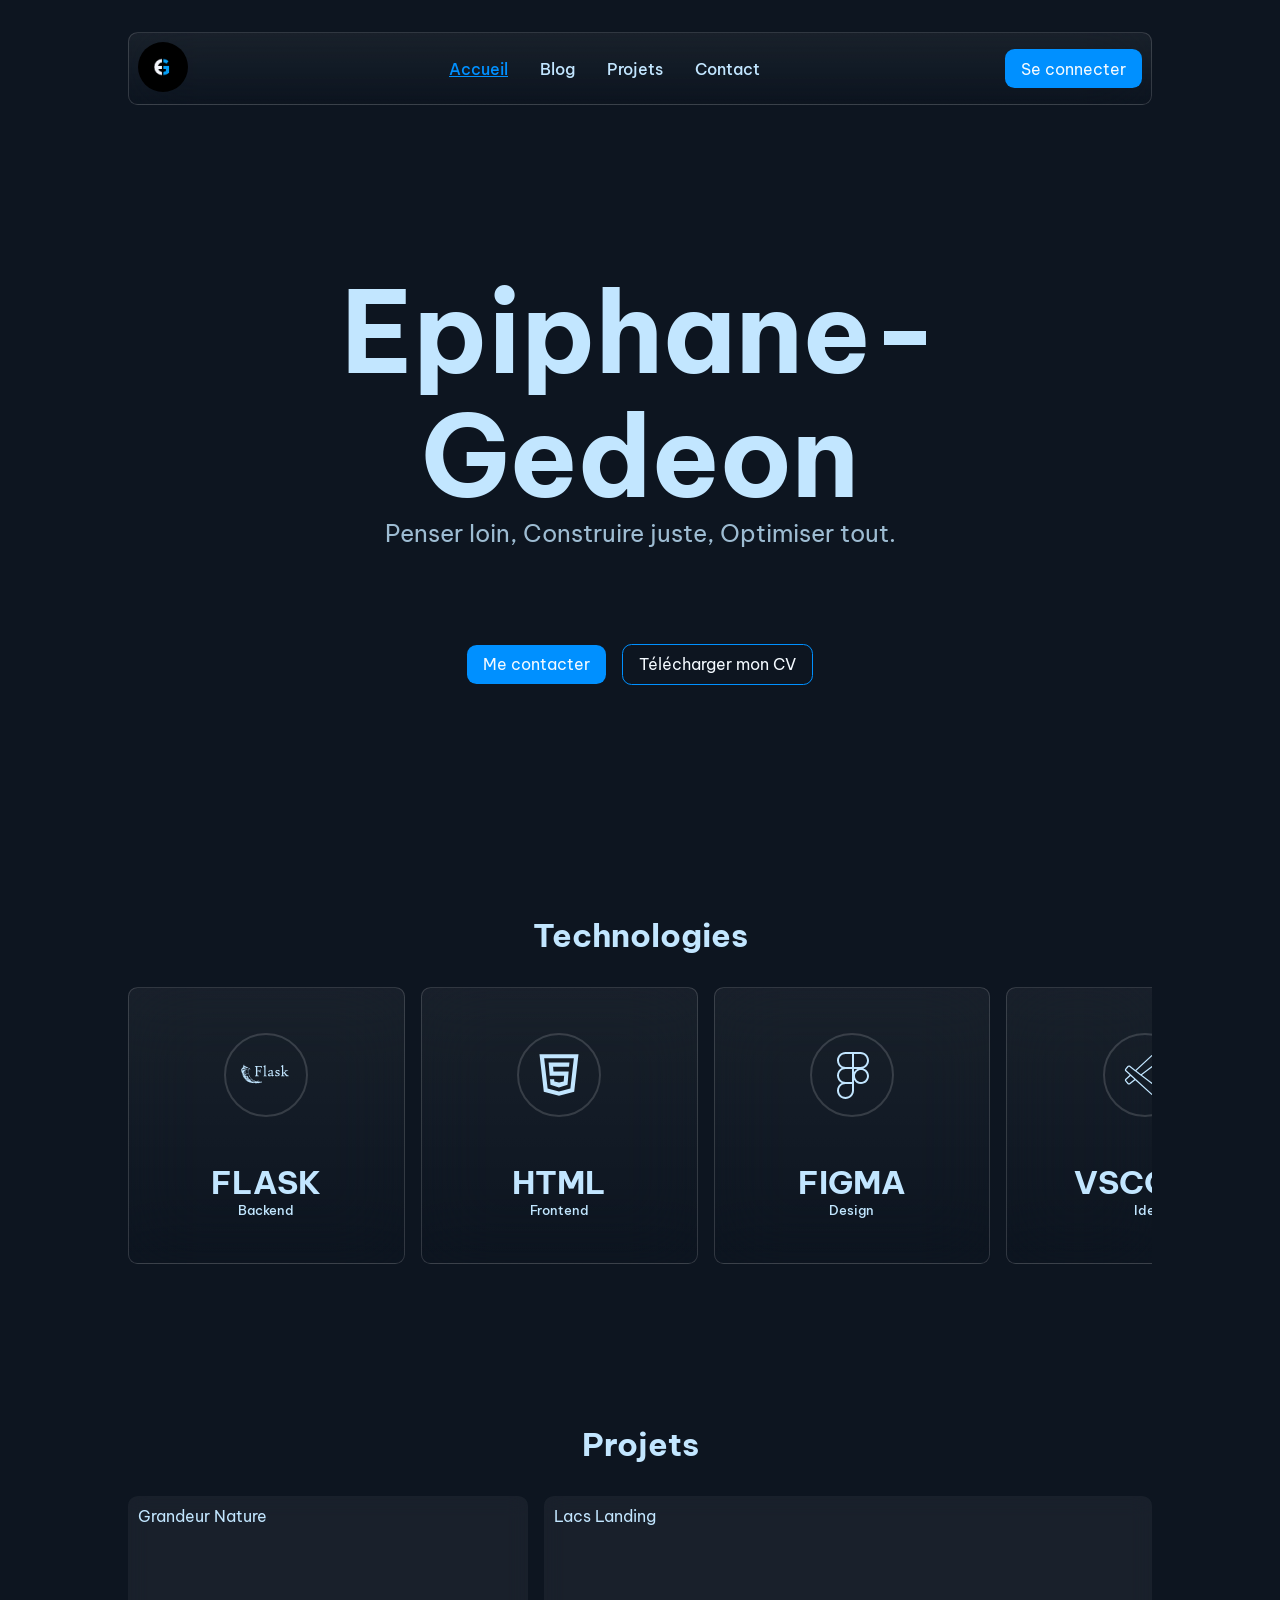
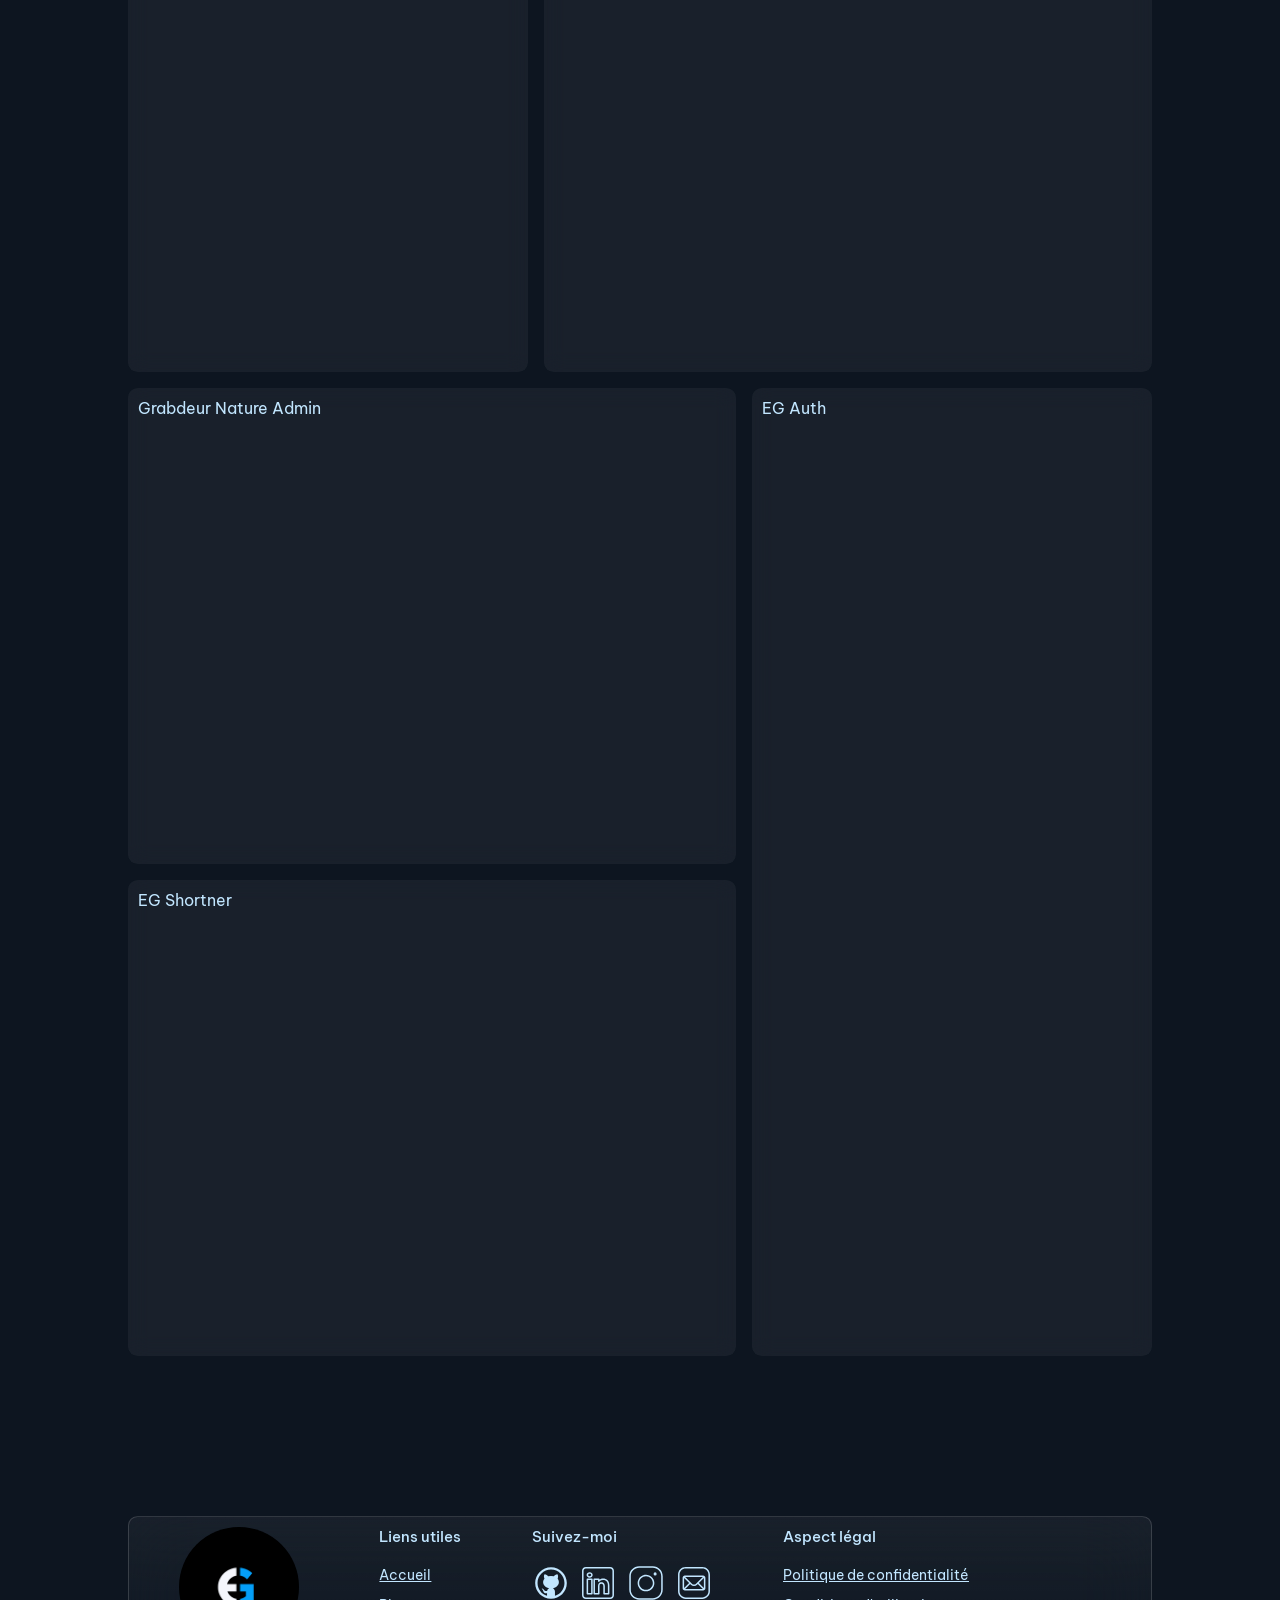
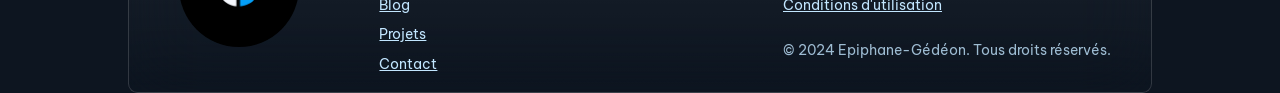
==== commit 4242b8c6: "Responsive hero banner and technos" ====
--- a/index.html
+++ b/index.html
@@ -5,18 +5,26 @@
     <meta name="viewport" content="width=device-width, initial-scale=1.0">
     <link rel="alternate" href="https://www.apple.com/fr/" hreflang="fr-FR">
     <link rel="alternate" href="https://www.apple.com/" hreflang="en-US">
+
+    <!--Stylesheets-->
     <link rel="stylesheet" href="new-style.css">
-    <link rel="stylesheet" href="header.css">
-    <link rel="stylesheet" href="footer.css">
+    <link rel="stylesheet" href="Style/header.css">
+    <link rel="stylesheet" href="Style/footer.css">
+    <link rel="stylesheet" href="Style/index/hero.css">
+    <link rel="stylesheet" href="Style/index/technos.css">
+    <link rel="stylesheet" href="Style/index/projects.css">
+
     <link rel="icon" type="image/png" sizes="32x32" href="Images/favicon.png">
     <!--La police d'écriture-->
     <link rel="preconnect" href="https://fonts.googleapis.com">
     <link rel="preconnect" href="https://fonts.gstatic.com" crossorigin>
     <link href="https://fonts.googleapis.com/css2?family=Be+Vietnam+Pro:ital,wght@0,100;0,200;0,300;0,400;0,500;0,600;0,700;0,800;0,900;1,100;1,200;1,300;1,400;1,500;1,600;1,700;1,800;1,900&display=swap" rel="stylesheet">
     <title>Epiphane-Gédéon</title>
+
+    <script src="script.js"></script>
 </head>
 <body>
-    <header class="blur-element">
+    <header>
         <div class="logo">
             <a href=""><img src="Images/Ged.png", alt="Logo Epiphane-Gedeon"></a>
         </div>
@@ -26,8 +34,11 @@
             <div class="line"></div>
         </div>
         <nav class = "navbar" >
+            <div class="logo">
+                <a href=""><img src="Images/Ged.png", alt="Logo Epiphane-Gedeon"></a>
+            </div>
             <ul class="menu">
-                <li><a href="#" class="active">Accueil</a></li>
+                <li class="active"><a href="#">Accueil</a></li>
                 <li><a href="#">Blog</a></li> 
                 <li><a href="#">Projets</a></li>
                 <li><a href="#">Contact</a></li>
@@ -439,6 +450,7 @@
     hamburger.onclick= function(){
         navBar = document.querySelector('.navbar')
         navBar.classList.toggle('active')
+        hamburger.classList.toggle('cross')
        console.log('click')
     }
     if (localStorage.getItem('darkMode') === 'enabled') {
--- a/new-style.css
+++ b/new-style.css
@@ -151,139 +151,6 @@
     fill: var(--TextSombre);
 }
 
-/*Hero Styles*/
-
-
-.hero-banner{
-    display: flex;
-    flex-direction: column;
-    align-items: center;
-    text-align: center;
-    justify-content: center;
-    gap: var(--space-large);
-    height: 90dvh;
-    margin-bottom: 0;
-}
-
-.hero-banner .cta {
-    display: flex;
-    align-items: center;
-    gap: var(--space-medium);
-    margin: var(--space-xx-large) 0;
-}
-
-.hero-banner .title h1 {
-    font-size: 700%;
-}
-
-/*Technos Styles*/
-
-.technologies {
-    display: flex;
-    flex-direction: column;
-    align-items: center;
-    gap: var(--space-large);
-}
-
-.technos {
-    display: flex;
-    gap: var(--space-medium);
-    /* flex-wrap: wrap; */
-    justify-content: center;
-
-}
-
-.techno-card {
-    width: 230px;
-    height: 230px;
-    border-radius: var(--space-x-small);
-    display: flex;
-    flex-direction: column;
-    justify-content: space-around;
-    align-items: center;
-    padding: var(--space-neutral);
-}
-
-.techno-card h3 {
-    font-size: var(--font-size-xx-large);
-    font-weight: 700;
-    text-align: center;
-}
-
-.techno-card p {
-    font-size: var(--font-size-small);
-    font-weight: 500;
-    text-align: center;
-}
-
-.techno-icon{
-    width: 80px;
-    height: 80px;
-    border: solid 2px var(--CouleurBordureTransparent);
-    border-radius: 50%;
-    display: flex;
-    justify-content: center;
-    align-items: center;
-}
-
-.techno-icon .icon {
-    height: 50px;
-    width: 50px;
-}
-
-
-
-/* Projets Styles */
-.projects {
-    display: flex;
-    flex-direction: column;
-    gap: var(--space-large);
-}
-
-.projects h1 {
-    text-align: center;
-}
-
-.bento {
-    /* width: 100%; */
-    display: grid;
-    grid-template-columns: repeat(5, 1fr);
-    grid-auto-rows: 230px;
-    gap: var(--space-medium);
-}
-
-.card {
-    border-radius: var(--space-x-small);
-    padding: var(--space-x-small);
-    background: rgba(255, 255, 255, 0.05);
-    backdrop-filter: blur(10px);
-}
-
-.card:hover {
-    background: rgba(255, 255, 255, 0.1);
-    backdrop-filter: blur(15px);
-}
-
-.l-2 {
-    grid-column: span 2;
-}
-
-.l-3 {
-    grid-column: span 3;
-}
-
-.l-4 {
-    grid-column: span 4;
-}
-
-.h-2 {
-    grid-row: span 2;
-}
-
-.h-3 {
-    grid-row: span 3;
-}
-
-.h-4 {
-    grid-row: span 4;
-}
+/* main{
+    height: 100vh;
+} */
--- a/Style/header.css
+++ b/Style/header.css
@@ -0,0 +1,186 @@
+header {
+    display: flex;
+    justify-content: space-between;
+    align-items: center;
+    padding: var(--space-x-small);
+    border-radius: var(--space-x-small);
+    position: sticky;
+    top: var(--space-large);
+    z-index: 1000;
+    /* ✅ Ajoute ces deux lignes */
+    isolation: auto;
+    overflow: visible;
+}
+
+/* ✅ Ajoute ce bloc */
+header::before {
+    content: '';
+    position: absolute;
+    inset: 0;
+    border-radius: var(--space-x-small);
+    background: linear-gradient(
+        to bottom,
+        rgba(255, 255, 255, 0.05) 0%,
+        rgba(255, 255, 255, 0.0) 100%
+        );
+        backdrop-filter: blur(35px);
+        -webkit-backdrop-filter: blur(12px);
+        border: 1px solid var(--CouleurBordureTransparent);
+    z-index: -1;
+}
+
+.navbar .logo {
+    display: none;
+}
+
+.logo {
+    width: 50px;
+    display: flex;
+    justify-content: center;
+    align-items: center;
+}
+
+.logo img {
+    width: 100%;
+    height: auto;
+    border-radius: 100%;
+}
+.navbar{
+    display: flex;
+    justify-content: center;
+    align-items: center;
+}
+.menu {
+    display: flex;
+    justify-content: center;
+    align-items: center;
+    gap: var(--space-medium);
+}
+
+.menu li {
+    list-style: none;
+    margin-left: var(--space-medium);
+}
+
+.menu li a {
+    color: var(--TextSombre);
+    text-decoration: none;
+    font-weight: 500;
+    font-size: var(--font-size-medium);
+    transition: color 0.3s ease;
+}
+
+.menu li a:hover {
+    color: var(--CouleurBouton);
+    text-decoration: underline;
+}
+
+.menu li.active a {
+    color: var(--CouleurBouton);
+    text-decoration: underline;
+}
+
+.theme {
+    cursor: pointer;
+}
+
+.theme .icon path {
+    fill: var(--TextClair);
+}
+
+.hamburger {
+    display: none;
+    flex-direction: column;
+    cursor: pointer;
+}
+
+/* Responsive Styles */
+@media (max-width: 1000px) {
+
+    header .logo{
+        display: none;
+    }
+
+    .navbar {
+        flex-direction: column;
+        gap: var(--space-x-small);
+        position: absolute;
+        top: 100%;
+        width: 100%;
+        padding: var(--space-x-small) 0;
+        margin-top: var(--space-x-small);
+        border-radius: var(--space-x-small);
+
+        background: linear-gradient(
+        to bottom,
+        rgba(255, 255, 255, 0.05) 0%,
+        rgba(255, 255, 255, 0.0) 100%
+        );
+        backdrop-filter: blur(35px);
+        -webkit-backdrop-filter: blur(12px);
+        border: 1px solid var(--CouleurBordureTransparent);
+
+        transition: transform 0.3s cubic-bezier(0.23, 1, 0.32, 1); /* ✅ ici, pas sur .active */
+        transform: translateX(-200%); /* état de base : caché à gauche */
+    }
+
+    .navbar.active{
+        left: 0;
+        transform: translateX(0);
+    }
+
+    .navbar .logo {
+        display: block;
+        margin-bottom: var(--space-large);
+    }
+    .menu{
+        flex-direction: column;
+        width: 100%;
+    }
+
+    .menu li {
+        margin: 0;
+        width: 90%;
+    }
+
+    .menu li a {
+        margin-left: var(--space-x-small) ;
+    }
+
+    .menu li.active a {
+        text-decoration: none;
+    }
+
+    .menu li.active {
+        padding: var(--space-x-small) 0 var(--space-x-small) 0;
+        border-radius: var(--space-x-small);
+        border: solid 1px var(--CouleurBouton);
+    }
+
+    .hamburger{
+        display: flex;
+        flex-direction: column;
+    }
+
+    .hamburger .line {
+        width: 25px;
+        height: 3px;
+        background-color: var(--TextSombre);
+        margin: 4px 0;
+        border-radius: 50px;
+    }
+
+    .hamburger .line{
+        transition: transform 0.5s;
+    }
+
+    .cross .line:nth-child(1) {
+    transform: translateY(11px) rotate(45deg);
+    }
+    .cross .line:nth-child(2) {
+        opacity: 0;
+    }
+    .cross .line:nth-child(3) {
+        transform: translateY(-11px) rotate(-45deg);
+    }
+}
--- a/Style/footer.css
+++ b/Style/footer.css
@@ -0,0 +1,171 @@
+footer{
+    padding: var(--space-x-small);
+    border-radius: var(--space-x-small);
+    display: flex;
+    justify-content: space-between;
+    align-items: flex-start;
+    gap: var(--space-small);
+    flex-wrap: wrap;
+}
+
+footer .logo {
+    width: 200px;
+    display: flex;
+    justify-content: center;
+}
+
+footer .logo img {
+    width: 100%;
+    height: auto;
+    min-width: 120px;
+}
+
+.socials-links{
+    display: flex;
+    gap: var(--space-x-small);
+}
+
+.socials-links .icon{
+    width: 50px;
+    height: 50px;
+}
+
+.footer-element{
+    display: flex;
+    flex-direction: column;
+    gap: var(--space-neutral);
+}
+
+.footer-element li{
+    margin-bottom: var(--space-x-small);
+    list-style: none;
+}
+
+.footer-element a {
+    color: var(--TextSombre);
+}
+
+.footer-element a:hover{
+    color: var(--CouleurBouton);
+}
+
+.footer-element p {
+    margin: var(--space-x-small) 0 0 0;
+    font-size: 0.85rem;
+    color: var(--TextSombre);
+    opacity: 0.8;
+}
+
+/* Responsive Design */
+@media (min-width: 480px) and (max-width: 1022px){
+    footer {
+        flex-direction: column;
+        align-items: center;
+        text-align: center;
+        padding: var(--space-small);
+    }
+    
+    footer .logo {
+        width: 100%;
+        margin-bottom: var(--space-small);
+        order: -1;
+    }
+    
+    footer .logo img {
+        max-width: 100px;
+    }
+    
+    .footer-element {
+        width: 100%;
+        align-items: center;
+    }
+    
+    .socials-links {
+        justify-content: center;
+        width: 100%;
+    }
+    
+    .socials-links .icon {
+        width: 40px;
+        height: 40px;
+    }
+}
+
+@media (max-width: 480px) {
+    footer {
+        flex-direction: column;
+        padding: var(--space-x-small);
+        gap: var(--space-small);
+        align-items: center;
+        text-align: center;
+    }
+    
+    footer .logo img {
+        max-width: 80px;
+    }
+    
+    .footer-element {
+        width: 100%;
+        margin-bottom: var(--space-small);
+        align-items: center;
+    }
+    
+    .footer-element h3 {
+        font-size: 0.95rem;
+    }
+    
+    .footer-element a,
+    .footer-element p {
+        font-size: 0.85rem;
+    }
+    
+    .socials-links .icon {
+        width: 35px;
+        height: 35px;
+    }
+    
+    .socials-links {
+        gap: var(--space-x-small);
+    }
+}
+
+@media (min-width: 1023px) and (max-width: 1280px) {
+    footer {
+        justify-content: space-around;
+        align-items: flex-start;
+        gap: var(--space-x-small);
+    }
+    
+    footer .logo {
+        width: 140px;
+    }
+    
+    footer .logo img {
+        max-width: 90px;
+    }
+    
+    .footer-element {
+        flex: 0 1 auto;
+        min-width: auto;
+        gap: var(--space-x-small);
+    }
+    
+    .footer-element h3 {
+        font-size: 0.95rem;
+        margin-bottom: var(--space-x-small);
+    }
+    
+    .footer-element a {
+        font-size: 0.9rem;
+    }
+    
+    .socials-links {
+        gap: var(--space-x-small);
+        flex-wrap: nowrap;
+    }
+    
+    .socials-links .icon {
+        width: 38px;
+        height: 38px;
+    }
+}
--- a/Style/index/hero.css
+++ b/Style/index/hero.css
@@ -0,0 +1,114 @@
+/*Hero Styles*/
+
+
+.hero-banner{
+    display: flex;
+    flex-direction: column;
+    align-items: center;
+    text-align: center;
+    justify-content: center;
+    gap: var(--space-large);
+    height: 90dvh;
+    margin-bottom: 0;
+    /* padding: var(--space-medium); */
+}
+
+.hero-banner .cta {
+    display: flex;
+    align-items: center;
+    gap: var(--space-medium);
+    margin: var(--space-xx-large) 0;
+    flex-wrap: wrap;
+    justify-content: center;
+}
+
+.hero-banner .title h1 {
+    font-size: 700%;
+    margin: 0;
+    line-height: 1.1;
+}
+
+.hero-banner .title h2 {
+    margin: 0;
+    font-size: 1.5rem;
+    font-weight: 400;
+    opacity: 0.8;
+}
+
+/* Responsive Design */
+@media (max-width: 768px) {
+    .hero-banner {
+        height: 80dvh;
+        gap: var(--space-medium);
+        /* padding: var(--space-small); */
+    }
+    
+    .hero-banner .title h1 {
+        font-size: 250%;
+    }
+    
+    .hero-banner .title h2 {
+        font-size: 1rem;
+    }
+    
+    .hero-banner .cta {
+        margin: var(--space-large) 0;
+        gap: var(--space-small);
+    }
+}
+
+@media (max-width: 480px) {
+    .hero-banner {
+        height: 70dvh;
+        gap: var(--space-small);
+        /* padding: var(--space-x-small); */
+    }
+    
+    .hero-banner .title h1 {
+        font-size: 200%;
+    }
+    
+    .hero-banner .title h2 {
+        font-size: 0.95rem;
+    }
+    
+    .hero-banner .cta {
+        flex-direction: column;
+        width: 100%;
+        max-width: 90vw;
+        margin: var(--space-medium) 0;
+        gap: var(--space-x-small);
+    }
+    
+    .hero-banner .cta a {
+        display: block;
+        width: 100%;
+        box-sizing: border-box;
+        text-align: center;
+    }
+}
+
+@media (max-width: 371px) {
+    .hero-banner .title h1 {
+        font-size: 170%;
+    }
+
+    .hero-banner .title h2 {
+        font-size: 0.85rem;
+    }
+}
+
+@media (min-width: 769px) and (max-width: 1024px) {
+    .hero-banner {
+        height: 85dvh;
+        /* gap: var(--space-medium); */
+    }
+    
+    .hero-banner .title h1 {
+        font-size: 300%;
+    }
+    
+    .hero-banner .title h2 {
+        font-size: 1rem;
+    }
+}
--- a/Style/index/technos.css
+++ b/Style/index/technos.css
@@ -0,0 +1,179 @@
+
+/*Technos Styles*/
+
+.technologies {
+    display: flex;
+    flex-direction: column;
+    align-items: center;
+    gap: var(--space-large);
+    overflow: hidden;
+}
+
+.technos {
+    display: flex;
+    gap: var(--space-medium);
+    width: 100%;
+    animation: scroll-carousel 30s linear infinite;
+    
+    /* Hide scrollbar */
+    -ms-overflow-style: none;
+    scrollbar-width: none;
+}
+
+.technos::-webkit-scrollbar {
+    display: none;
+}
+
+.technos.paused {
+    animation-play-state: paused;
+}
+
+@keyframes scroll-carousel {
+    0% {
+        transform: translateX(0);
+    }
+    100% {
+        transform: translateX(calc(-230px * 6 - 16px * 6));
+    }
+}
+
+.techno-card {
+    width: 230px;
+    height: 230px;
+    min-width: 230px;
+    flex-shrink: 0;
+    border-radius: var(--space-x-small);
+    display: flex;
+    flex-direction: column;
+    justify-content: space-around;
+    align-items: center;
+    padding: var(--space-neutral);
+    cursor: grab;
+    transition: transform 0.3s ease;
+}
+
+.techno-card:active {
+    cursor: grabbing;
+}
+
+.techno-card:hover {
+    transform: translateY(-5px);
+}
+
+.techno-card h3 {
+    font-size: var(--font-size-xx-large);
+    font-weight: 700;
+    text-align: center;
+    margin: 0;
+}
+
+.techno-card p {
+    font-size: var(--font-size-small);
+    font-weight: 500;
+    text-align: center;
+    margin: 0;
+}
+
+.techno-icon{
+    width: 80px;
+    height: 80px;
+    border: solid 2px var(--CouleurBordureTransparent);
+    border-radius: 50%;
+    display: flex;
+    justify-content: center;
+    align-items: center;
+}
+
+.techno-icon .icon {
+    height: 50px;
+    width: 50px;
+}
+
+/* Responsive Design */
+@media (max-width: 768px) {
+    .technologies {
+        gap: var(--space-medium);
+    }
+    
+    .technos {
+        gap: var(--space-small);
+    }
+    
+    @keyframes scroll-carousel {
+        0% {
+            transform: translateX(0);
+        }
+        100% {
+            transform: translateX(calc(-180px * 6 - 12px * 6));
+        }
+    }
+    
+    .techno-card {
+        width: 180px;
+        height: 180px;
+        min-width: 180px;
+        padding: var(--space-x-small);
+    }
+    
+    .techno-card h3 {
+        font-size: var(--font-size-large);
+    }
+    
+    .techno-card p {
+        font-size: var(--font-size-x-small);
+    }
+    
+    .techno-icon {
+        width: 60px;
+        height: 60px;
+    }
+    
+    .techno-icon .icon {
+        height: 40px;
+        width: 40px;
+    }
+}
+
+@media (max-width: 480px) {
+    .technologies {
+        gap: var(--space-small);
+    }
+    
+    .technos {
+        gap: var(--space-x-small);
+    }
+    
+    @keyframes scroll-carousel {
+        0% {
+            transform: translateX(0);
+        }
+        100% {
+            transform: translateX(calc(-140px * 6 - 8px * 6));
+        }
+    }
+    
+    .techno-card {
+        width: 140px;
+        height: 140px;
+        min-width: 140px;
+        padding: var(--space-x-small);
+    }
+    
+    .techno-card h3 {
+        font-size: var(--font-size-medium);
+    }
+    
+    .techno-card p {
+        font-size: 0.75rem;
+    }
+    
+    .techno-icon {
+        width: 50px;
+        height: 50px;
+    }
+    
+    .techno-icon .icon {
+        height: 30px;
+        width: 30px;
+    }
+}
--- a/Style/index/projects.css
+++ b/Style/index/projects.css
@@ -0,0 +1,72 @@
+/* Projets Styles */
+.projects {
+    display: flex;
+    flex-direction: column;
+    gap: var(--space-large);
+}
+
+.projects h1 {
+    text-align: center;
+}
+
+.bento {
+    /* width: 100%; */
+    display: grid;
+    grid-template-columns: repeat(5, 1fr);
+    grid-auto-rows: 230px;
+    gap: var(--space-medium);
+}
+
+.card {
+    border-radius: var(--space-x-small);
+    padding: var(--space-x-small);
+    background: rgba(255, 255, 255, 0.05);
+    backdrop-filter: blur(10px);
+}
+
+.card:hover {
+    background: rgba(255, 255, 255, 0.1);
+    backdrop-filter: blur(15px);
+}
+
+.l-2 {
+    grid-column: span 2;
+}
+
+.l-3 {
+    grid-column: span 3;
+}
+
+.l-4 {
+    grid-column: span 4;
+}
+
+.h-2 {
+    grid-row: span 2;
+}
+
+.h-3 {
+    grid-row: span 3;
+}
+
+.h-4 {
+    grid-row: span 4;
+}
+
+@media (max-width: 769px){
+    .bento {
+        grid-template-columns: repeat(4, 1fr);
+    }
+
+    .h-2 {
+        grid-row: span 1;
+    }
+
+    .h-4 {
+        grid-row: span 2;
+    }
+
+    .l-2, .l-3, .l-4 {
+        grid-column: span 2;
+    }
+}
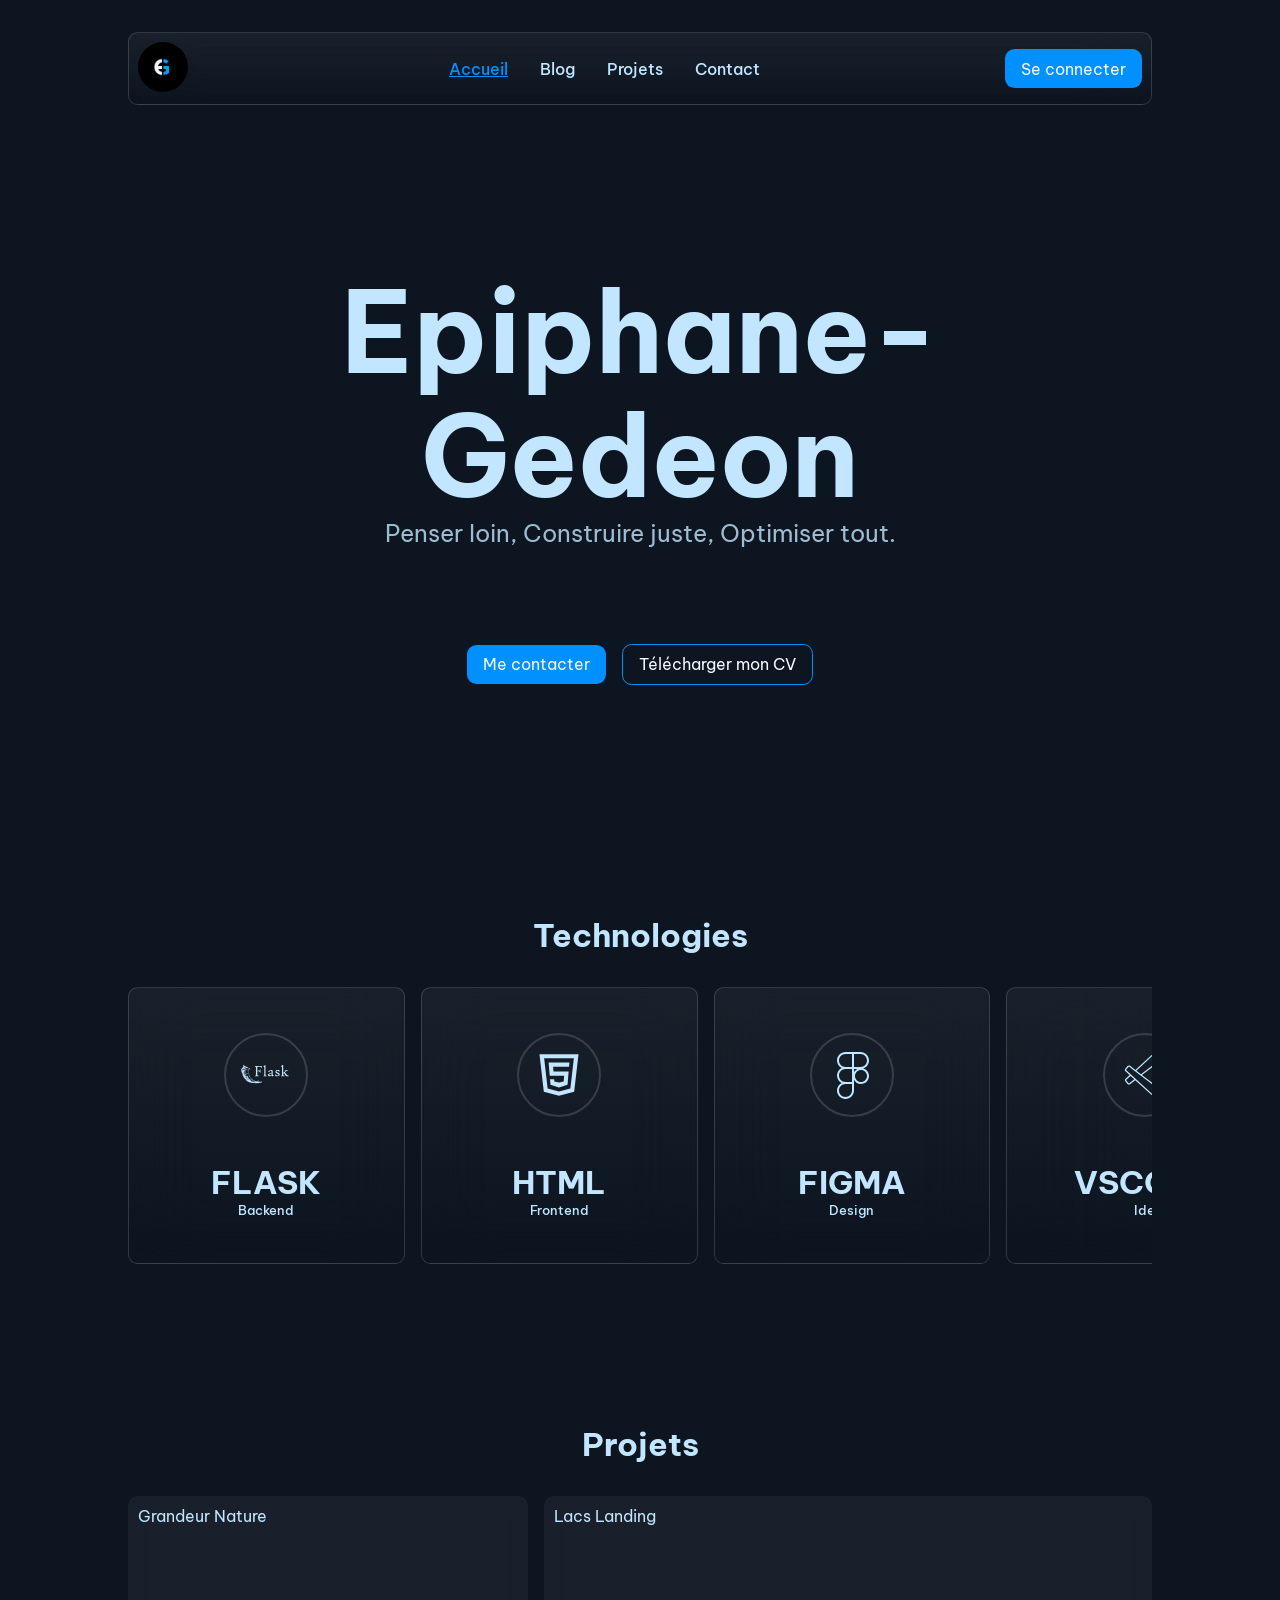
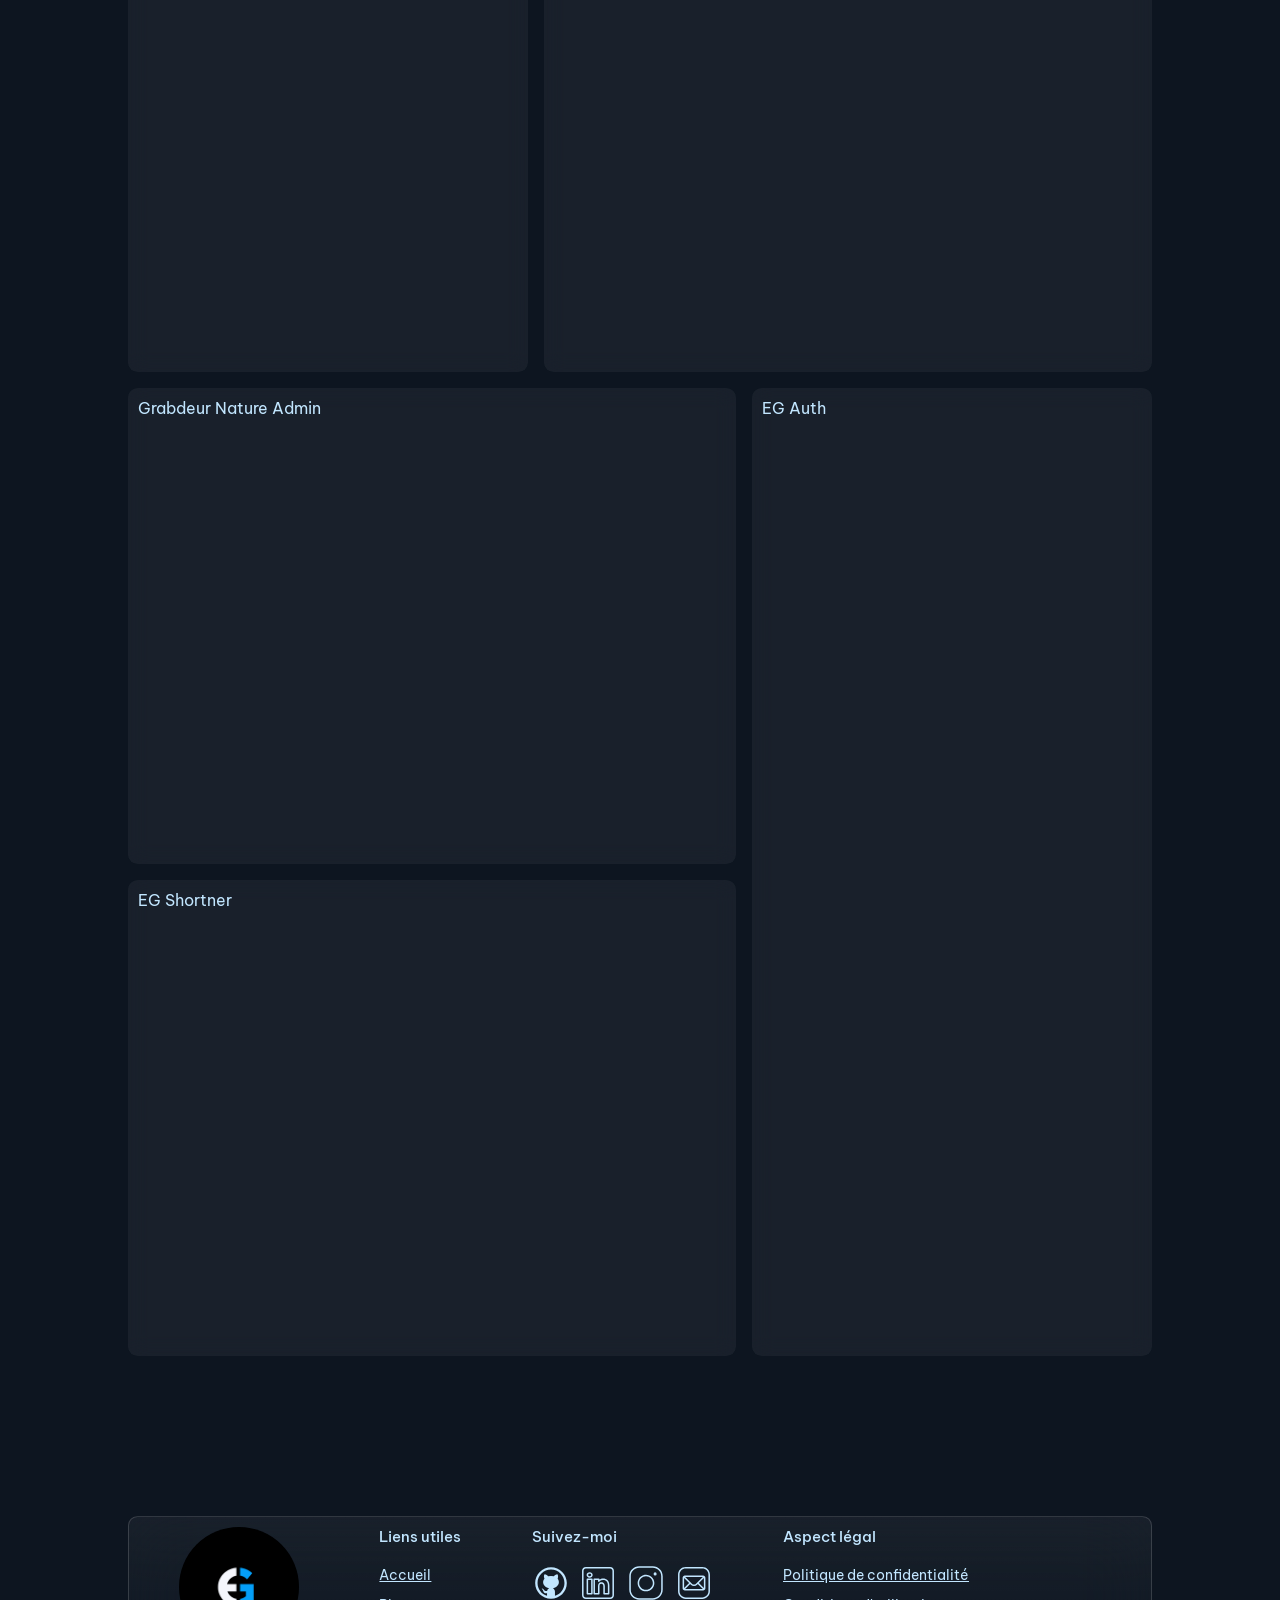
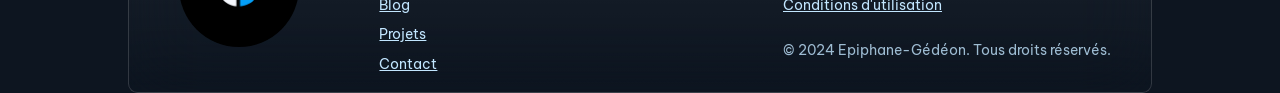
==== commit 5cfebecd: "Pages test" ====
--- a/index.html
+++ b/index.html
@@ -38,10 +38,10 @@
                 <a href=""><img src="Images/Ged.png", alt="Logo Epiphane-Gedeon"></a>
             </div>
             <ul class="menu">
-                <li class="active"><a href="#">Accueil</a></li>
-                <li><a href="#">Blog</a></li> 
-                <li><a href="#">Projets</a></li>
-                <li><a href="#">Contact</a></li>
+                <li class="active"><a href="index.html">Accueil</a></li>
+                <li><a href="blog.html">Blog</a></li> 
+                <li><a href="#projects">Projets</a></li>
+                <li><a href="">Contact</a></li>
                 <!-- <li onclick="toggleDarkMode()" class="theme">
                     <svg class="icon" xmlns="http://www.w3.org/2000/svg"  viewBox="0 0 50 50" width="30px" height="30px"><path d="M 24.90625 3.96875 C 24.863281 3.976563 24.820313 3.988281 24.78125 4 C 24.316406 4.105469 23.988281 4.523438 24 5 L 24 11 C 23.996094 11.359375 24.183594 11.695313 24.496094 11.878906 C 24.808594 12.058594 25.191406 12.058594 25.503906 11.878906 C 25.816406 11.695313 26.003906 11.359375 26 11 L 26 5 C 26.011719 4.710938 25.894531 4.433594 25.6875 4.238281 C 25.476563 4.039063 25.191406 3.941406 24.90625 3.96875 Z M 10.65625 9.84375 C 10.28125 9.910156 9.980469 10.183594 9.875 10.546875 C 9.769531 10.914063 9.878906 11.304688 10.15625 11.5625 L 14.40625 15.8125 C 14.648438 16.109375 15.035156 16.246094 15.410156 16.160156 C 15.78125 16.074219 16.074219 15.78125 16.160156 15.410156 C 16.246094 15.035156 16.109375 14.648438 15.8125 14.40625 L 11.5625 10.15625 C 11.355469 9.933594 11.054688 9.820313 10.75 9.84375 C 10.71875 9.84375 10.6875 9.84375 10.65625 9.84375 Z M 39.03125 9.84375 C 38.804688 9.875 38.59375 9.988281 38.4375 10.15625 L 34.1875 14.40625 C 33.890625 14.648438 33.753906 15.035156 33.839844 15.410156 C 33.925781 15.78125 34.21875 16.074219 34.589844 16.160156 C 34.964844 16.246094 35.351563 16.109375 35.59375 15.8125 L 39.84375 11.5625 C 40.15625 11.265625 40.246094 10.800781 40.0625 10.410156 C 39.875 10.015625 39.460938 9.789063 39.03125 9.84375 Z M 24.90625 15 C 24.875 15.007813 24.84375 15.019531 24.8125 15.03125 C 24.75 15.035156 24.6875 15.046875 24.625 15.0625 C 24.613281 15.074219 24.605469 15.082031 24.59375 15.09375 C 19.289063 15.320313 15 19.640625 15 25 C 15 30.503906 19.496094 35 25 35 C 30.503906 35 35 30.503906 35 25 C 35 19.660156 30.746094 15.355469 25.46875 15.09375 C 25.433594 15.09375 25.410156 15.0625 25.375 15.0625 C 25.273438 15.023438 25.167969 15.003906 25.0625 15 C 25.042969 15 25.019531 15 25 15 C 24.96875 15 24.9375 15 24.90625 15 Z M 24.9375 17 C 24.957031 17 24.980469 17 25 17 C 25.03125 17 25.0625 17 25.09375 17 C 29.46875 17.050781 33 20.613281 33 25 C 33 29.421875 29.421875 33 25 33 C 20.582031 33 17 29.421875 17 25 C 17 20.601563 20.546875 17.035156 24.9375 17 Z M 4.71875 24 C 4.167969 24.078125 3.78125 24.589844 3.859375 25.140625 C 3.9375 25.691406 4.449219 26.078125 5 26 L 11 26 C 11.359375 26.003906 11.695313 25.816406 11.878906 25.503906 C 12.058594 25.191406 12.058594 24.808594 11.878906 24.496094 C 11.695313 24.183594 11.359375 23.996094 11 24 L 5 24 C 4.96875 24 4.9375 24 4.90625 24 C 4.875 24 4.84375 24 4.8125 24 C 4.78125 24 4.75 24 4.71875 24 Z M 38.71875 24 C 38.167969 24.078125 37.78125 24.589844 37.859375 25.140625 C 37.9375 25.691406 38.449219 26.078125 39 26 L 45 26 C 45.359375 26.003906 45.695313 25.816406 45.878906 25.503906 C 46.058594 25.191406 46.058594 24.808594 45.878906 24.496094 C 45.695313 24.183594 45.359375 23.996094 45 24 L 39 24 C 38.96875 24 38.9375 24 38.90625 24 C 38.875 24 38.84375 24 38.8125 24 C 38.78125 24 38.75 24 38.71875 24 Z M 15 33.875 C 14.773438 33.90625 14.5625 34.019531 14.40625 34.1875 L 10.15625 38.4375 C 9.859375 38.679688 9.722656 39.066406 9.808594 39.441406 C 9.894531 39.8125 10.1875 40.105469 10.558594 40.191406 C 10.933594 40.277344 11.320313 40.140625 11.5625 39.84375 L 15.8125 35.59375 C 16.109375 35.308594 16.199219 34.867188 16.039063 34.488281 C 15.882813 34.109375 15.503906 33.867188 15.09375 33.875 C 15.0625 33.875 15.03125 33.875 15 33.875 Z M 34.6875 33.875 C 34.3125 33.941406 34.011719 34.214844 33.90625 34.578125 C 33.800781 34.945313 33.910156 35.335938 34.1875 35.59375 L 38.4375 39.84375 C 38.679688 40.140625 39.066406 40.277344 39.441406 40.191406 C 39.8125 40.105469 40.105469 39.8125 40.191406 39.441406 C 40.277344 39.066406 40.140625 38.679688 39.84375 38.4375 L 35.59375 34.1875 C 35.40625 33.988281 35.148438 33.878906 34.875 33.875 C 34.84375 33.875 34.8125 33.875 34.78125 33.875 C 34.75 33.875 34.71875 33.875 34.6875 33.875 Z M 24.90625 37.96875 C 24.863281 37.976563 24.820313 37.988281 24.78125 38 C 24.316406 38.105469 23.988281 38.523438 24 39 L 24 45 C 23.996094 45.359375 24.183594 45.695313 24.496094 45.878906 C 24.808594 46.058594 25.191406 46.058594 25.503906 45.878906 C 25.816406 45.695313 26.003906 45.359375 26 45 L 26 39 C 26.011719 38.710938 25.894531 38.433594 25.6875 38.238281 C 25.476563 38.039063 25.191406 37.941406 24.90625 37.96875 Z"/></svg>
                 </li> -->
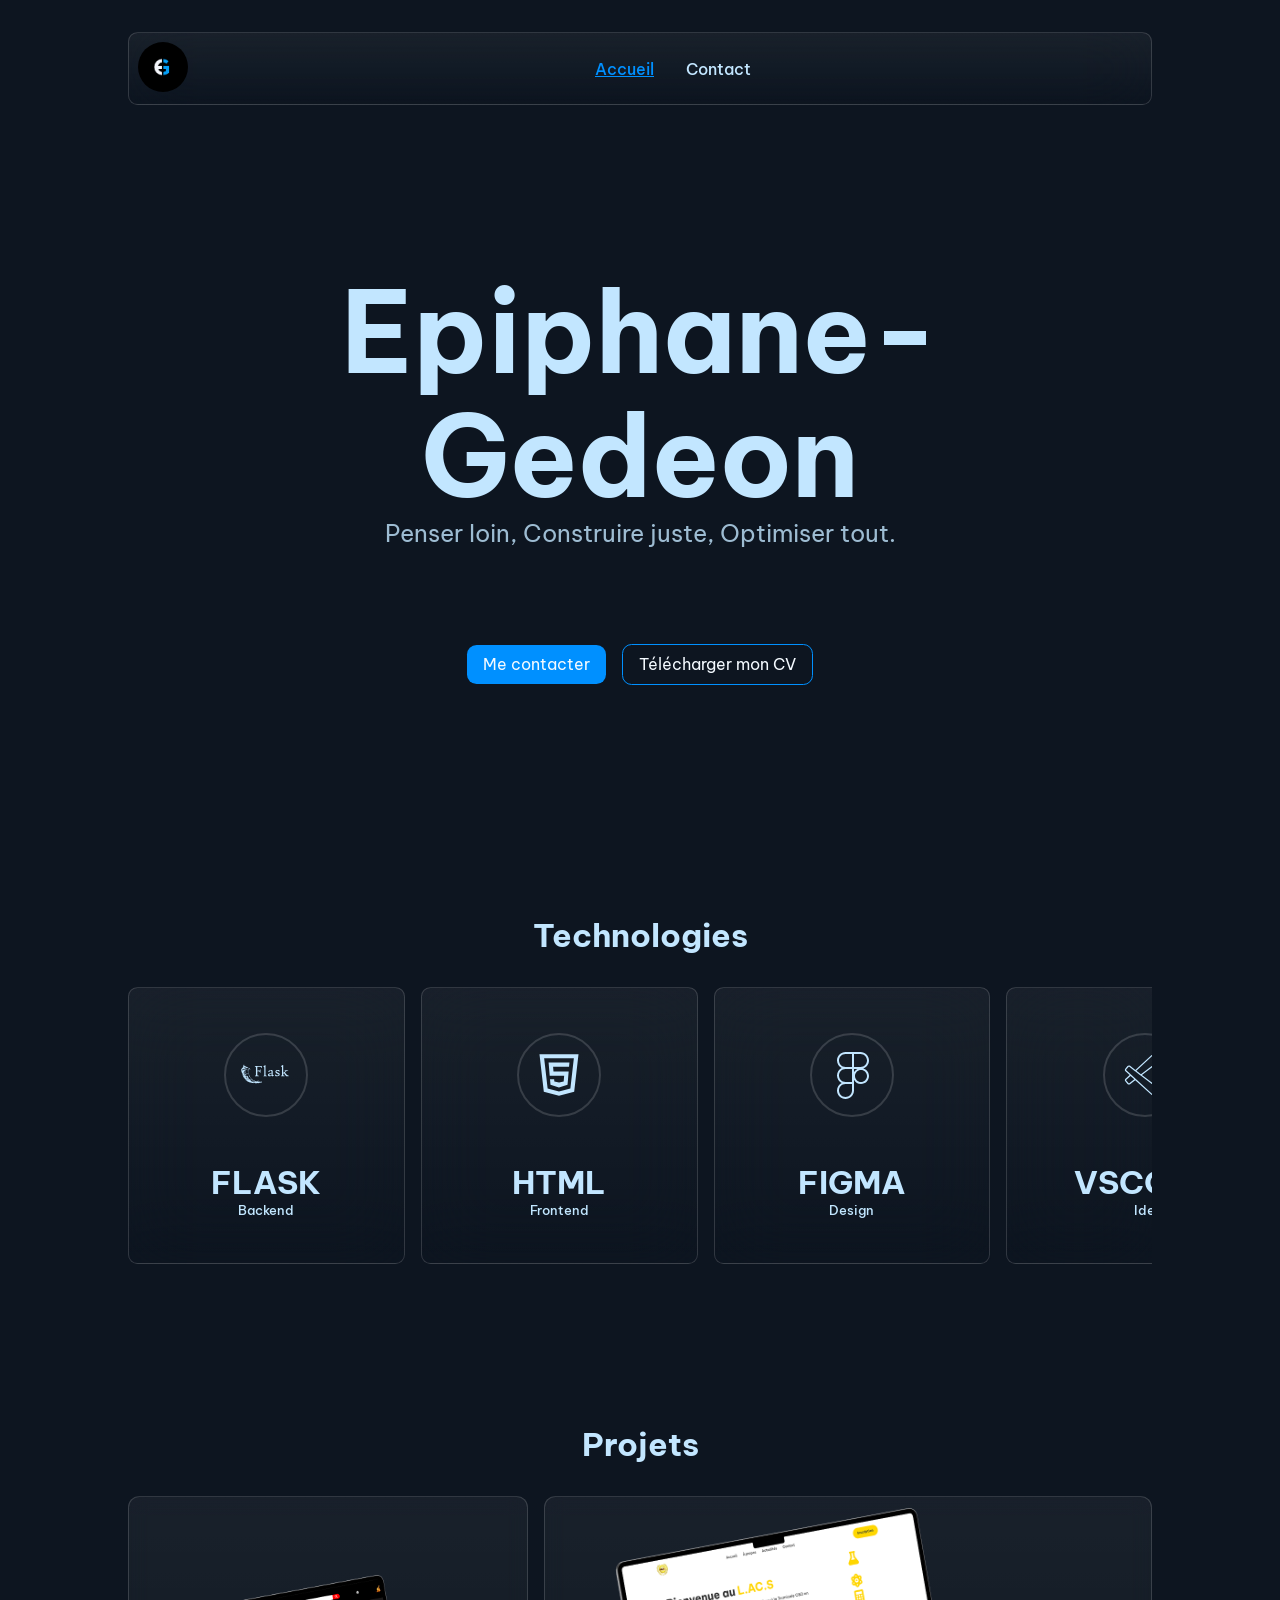
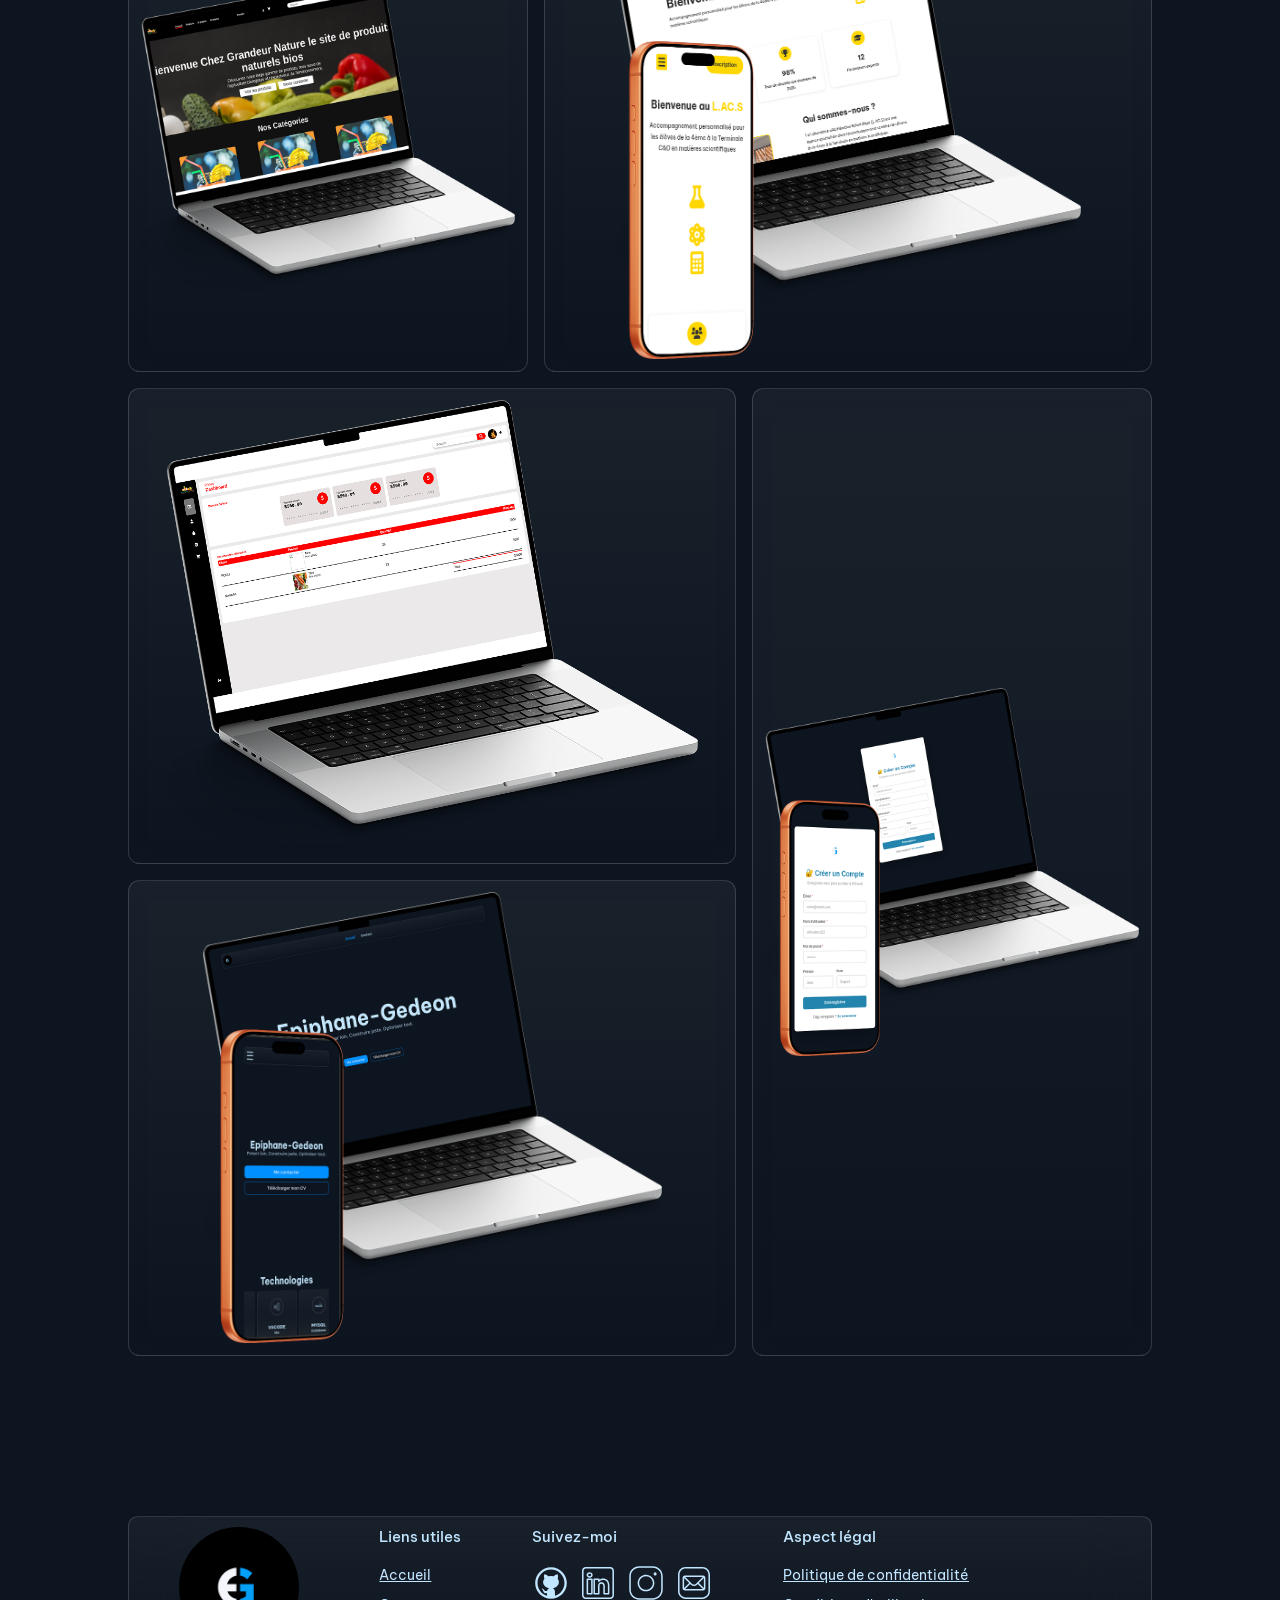
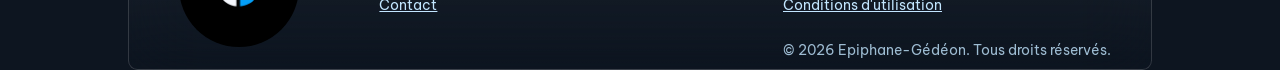
==== commit 6a285459: "deployable 1" ====
--- a/index.html
+++ b/index.html
@@ -39,16 +39,16 @@
             </div>
             <ul class="menu">
                 <li class="active"><a href="index.html">Accueil</a></li>
-                <li><a href="blog.html">Blog</a></li> 
-                <li><a href="#projects">Projets</a></li>
-                <li><a href="">Contact</a></li>
+                <!--li><a href="blog.html">Blog</a></li> 
+                <li><a href="#projects">Projets</a></li-->
+                <li><a href="contact.html">Contact</a></li>
                 <!-- <li onclick="toggleDarkMode()" class="theme">
                     <svg class="icon" xmlns="http://www.w3.org/2000/svg"  viewBox="0 0 50 50" width="30px" height="30px"><path d="M 24.90625 3.96875 C 24.863281 3.976563 24.820313 3.988281 24.78125 4 C 24.316406 4.105469 23.988281 4.523438 24 5 L 24 11 C 23.996094 11.359375 24.183594 11.695313 24.496094 11.878906 C 24.808594 12.058594 25.191406 12.058594 25.503906 11.878906 C 25.816406 11.695313 26.003906 11.359375 26 11 L 26 5 C 26.011719 4.710938 25.894531 4.433594 25.6875 4.238281 C 25.476563 4.039063 25.191406 3.941406 24.90625 3.96875 Z M 10.65625 9.84375 C 10.28125 9.910156 9.980469 10.183594 9.875 10.546875 C 9.769531 10.914063 9.878906 11.304688 10.15625 11.5625 L 14.40625 15.8125 C 14.648438 16.109375 15.035156 16.246094 15.410156 16.160156 C 15.78125 16.074219 16.074219 15.78125 16.160156 15.410156 C 16.246094 15.035156 16.109375 14.648438 15.8125 14.40625 L 11.5625 10.15625 C 11.355469 9.933594 11.054688 9.820313 10.75 9.84375 C 10.71875 9.84375 10.6875 9.84375 10.65625 9.84375 Z M 39.03125 9.84375 C 38.804688 9.875 38.59375 9.988281 38.4375 10.15625 L 34.1875 14.40625 C 33.890625 14.648438 33.753906 15.035156 33.839844 15.410156 C 33.925781 15.78125 34.21875 16.074219 34.589844 16.160156 C 34.964844 16.246094 35.351563 16.109375 35.59375 15.8125 L 39.84375 11.5625 C 40.15625 11.265625 40.246094 10.800781 40.0625 10.410156 C 39.875 10.015625 39.460938 9.789063 39.03125 9.84375 Z M 24.90625 15 C 24.875 15.007813 24.84375 15.019531 24.8125 15.03125 C 24.75 15.035156 24.6875 15.046875 24.625 15.0625 C 24.613281 15.074219 24.605469 15.082031 24.59375 15.09375 C 19.289063 15.320313 15 19.640625 15 25 C 15 30.503906 19.496094 35 25 35 C 30.503906 35 35 30.503906 35 25 C 35 19.660156 30.746094 15.355469 25.46875 15.09375 C 25.433594 15.09375 25.410156 15.0625 25.375 15.0625 C 25.273438 15.023438 25.167969 15.003906 25.0625 15 C 25.042969 15 25.019531 15 25 15 C 24.96875 15 24.9375 15 24.90625 15 Z M 24.9375 17 C 24.957031 17 24.980469 17 25 17 C 25.03125 17 25.0625 17 25.09375 17 C 29.46875 17.050781 33 20.613281 33 25 C 33 29.421875 29.421875 33 25 33 C 20.582031 33 17 29.421875 17 25 C 17 20.601563 20.546875 17.035156 24.9375 17 Z M 4.71875 24 C 4.167969 24.078125 3.78125 24.589844 3.859375 25.140625 C 3.9375 25.691406 4.449219 26.078125 5 26 L 11 26 C 11.359375 26.003906 11.695313 25.816406 11.878906 25.503906 C 12.058594 25.191406 12.058594 24.808594 11.878906 24.496094 C 11.695313 24.183594 11.359375 23.996094 11 24 L 5 24 C 4.96875 24 4.9375 24 4.90625 24 C 4.875 24 4.84375 24 4.8125 24 C 4.78125 24 4.75 24 4.71875 24 Z M 38.71875 24 C 38.167969 24.078125 37.78125 24.589844 37.859375 25.140625 C 37.9375 25.691406 38.449219 26.078125 39 26 L 45 26 C 45.359375 26.003906 45.695313 25.816406 45.878906 25.503906 C 46.058594 25.191406 46.058594 24.808594 45.878906 24.496094 C 45.695313 24.183594 45.359375 23.996094 45 24 L 39 24 C 38.96875 24 38.9375 24 38.90625 24 C 38.875 24 38.84375 24 38.8125 24 C 38.78125 24 38.75 24 38.71875 24 Z M 15 33.875 C 14.773438 33.90625 14.5625 34.019531 14.40625 34.1875 L 10.15625 38.4375 C 9.859375 38.679688 9.722656 39.066406 9.808594 39.441406 C 9.894531 39.8125 10.1875 40.105469 10.558594 40.191406 C 10.933594 40.277344 11.320313 40.140625 11.5625 39.84375 L 15.8125 35.59375 C 16.109375 35.308594 16.199219 34.867188 16.039063 34.488281 C 15.882813 34.109375 15.503906 33.867188 15.09375 33.875 C 15.0625 33.875 15.03125 33.875 15 33.875 Z M 34.6875 33.875 C 34.3125 33.941406 34.011719 34.214844 33.90625 34.578125 C 33.800781 34.945313 33.910156 35.335938 34.1875 35.59375 L 38.4375 39.84375 C 38.679688 40.140625 39.066406 40.277344 39.441406 40.191406 C 39.8125 40.105469 40.105469 39.8125 40.191406 39.441406 C 40.277344 39.066406 40.140625 38.679688 39.84375 38.4375 L 35.59375 34.1875 C 35.40625 33.988281 35.148438 33.878906 34.875 33.875 C 34.84375 33.875 34.8125 33.875 34.78125 33.875 C 34.75 33.875 34.71875 33.875 34.6875 33.875 Z M 24.90625 37.96875 C 24.863281 37.976563 24.820313 37.988281 24.78125 38 C 24.316406 38.105469 23.988281 38.523438 24 39 L 24 45 C 23.996094 45.359375 24.183594 45.695313 24.496094 45.878906 C 24.808594 46.058594 25.191406 46.058594 25.503906 45.878906 C 25.816406 45.695313 26.003906 45.359375 26 45 L 26 39 C 26.011719 38.710938 25.894531 38.433594 25.6875 38.238281 C 25.476563 38.039063 25.191406 37.941406 24.90625 37.96875 Z"/></svg>
                 </li> -->
             </ul>
         </nav>
         <div>
-            <a href="" class="button-primary">Se connecter</a>
+            <!-- <a href="" class="button-primary">Se connecter</a> -->
         </div>
     </header>
     <main>
@@ -58,8 +58,8 @@
                 <h2>Penser loin, Construire juste, Optimiser tout.</h2>
             </div>
             <div class="cta">
-                <a href="" class="button-primary">Me contacter</a>
-                <a href="" class="button-secondary">Télécharger mon CV</a>
+                <a href="./contact.html" class="button-primary">Me contacter</a>
+                <a href="./Docs/CV.pdf" download="CV_POULI_Epiphane-Gedeon.pdf" class="button-secondary">Télécharger mon CV</a>
             </div>
         </section>
 
@@ -116,11 +116,65 @@
         <section class="projects">
             <h1>Projets</h1>
             <div class="bento">
-                <div class="card l-2 h-2">Grandeur Nature</div>
-                <div class="card l-3 h-2">Lacs Landing</div>
-                <div class="card l-3 h-2">Grabdeur Nature Admin</div>
-                <div class="card l-2 h-4">EG Auth</div>
-                <div class="card l-3 h-2">EG Shortner</div>
+                <div class="card l-2 h-2 blur-element">
+                    <img src="Images/projects/GrandeurNature.png" alt="Grandeur Nature">
+                    <div class="overlay">
+                        <div class="overlay-content">
+                            <h3>Grandeur Nature</h3>
+                            <a href="https://github.com/epiphane-gedeon/APB_Flask" class="button-primary" target="_blank">
+                                <svg class="icon" xmlns="http://www.w3.org/2000/svg"  viewBox="0 0 48 48"><path d="M 24 4 C 12.972066 4 4 12.972074 4 24 C 4 35.027926 12.972066 44 24 44 C 35.027934 44 44 35.027926 44 24 C 44 12.972074 35.027934 4 24 4 z M 24 7 C 33.406615 7 41 14.593391 41 24 C 41 31.66536 35.956939 38.122519 29 40.251953 L 29 35.136719 C 29 33.226635 27.899316 31.588619 26.308594 30.773438 A 10 8 0 0 0 32.4375 18.720703 C 32.881044 17.355414 33.376523 14.960672 32.199219 13.076172 C 29.929345 13.076172 28.464667 14.632086 27.765625 15.599609 A 10 8 0 0 0 24 15 A 10 8 0 0 0 20.230469 15.59375 C 19.529731 14.625773 18.066226 13.076172 15.800781 13.076172 C 14.449711 15.238817 15.28492 17.564557 15.732422 18.513672 A 10 8 0 0 0 21.681641 30.779297 C 20.3755 31.452483 19.397283 32.674042 19.097656 34.15625 L 17.783203 34.15625 C 16.486203 34.15625 15.98225 33.629234 15.28125 32.740234 C 14.58925 31.851234 13.845172 31.253859 12.951172 31.005859 C 12.469172 30.954859 12.144453 31.321484 12.564453 31.646484 C 13.983453 32.612484 14.081391 34.193516 14.650391 35.228516 C 15.168391 36.160516 16.229687 37 17.429688 37 L 19 37 L 19 40.251953 C 12.043061 38.122519 7 31.66536 7 24 C 7 14.593391 14.593385 7 24 7 z"/></svg>
+                            </a>
+                        </div>
+                    </div>
+                </div>
+                <div class="card l-3 h-2 blur-element">
+                    <img src="Images/projects/mockup1.png" alt="LACS">
+                    <div class="overlay">
+                        <div class="overlay-content">
+                            <h3>L.AC.S</h3>
+                            <a href="https://github.com/epiphane-gedeon/lacs/tree/main/Landing" class="button-primary" target="_blank">
+                                <svg class="icon" xmlns="http://www.w3.org/2000/svg"  viewBox="0 0 48 48"><path d="M 24 4 C 12.972066 4 4 12.972074 4 24 C 4 35.027926 12.972066 44 24 44 C 35.027934 44 44 35.027926 44 24 C 44 12.972074 35.027934 4 24 4 z M 24 7 C 33.406615 7 41 14.593391 41 24 C 41 31.66536 35.956939 38.122519 29 40.251953 L 29 35.136719 C 29 33.226635 27.899316 31.588619 26.308594 30.773438 A 10 8 0 0 0 32.4375 18.720703 C 32.881044 17.355414 33.376523 14.960672 32.199219 13.076172 C 29.929345 13.076172 28.464667 14.632086 27.765625 15.599609 A 10 8 0 0 0 24 15 A 10 8 0 0 0 20.230469 15.59375 C 19.529731 14.625773 18.066226 13.076172 15.800781 13.076172 C 14.449711 15.238817 15.28492 17.564557 15.732422 18.513672 A 10 8 0 0 0 21.681641 30.779297 C 20.3755 31.452483 19.397283 32.674042 19.097656 34.15625 L 17.783203 34.15625 C 16.486203 34.15625 15.98225 33.629234 15.28125 32.740234 C 14.58925 31.851234 13.845172 31.253859 12.951172 31.005859 C 12.469172 30.954859 12.144453 31.321484 12.564453 31.646484 C 13.983453 32.612484 14.081391 34.193516 14.650391 35.228516 C 15.168391 36.160516 16.229687 37 17.429688 37 L 19 37 L 19 40.251953 C 12.043061 38.122519 7 31.66536 7 24 C 7 14.593391 14.593385 7 24 7 z"/></svg>
+                            </a>
+                        </div>
+                    </div>
+                </div>
+                <div class="card l-3 h-2 blur-element">
+                    <div class="card-text">
+                        <img src="Images/projects/grandeurNatAdmin.png" alt="Grandeur Nature Admin">
+                    </div>
+                    <div class="overlay">
+                        <div class="overlay-content">
+                            <h3>Grandeur Nature Admin</h3>
+                            <a href="https://github.com/epiphane-gedeon/APB_Flask" class="button-primary" target="_blank">
+                                <svg class="icon" xmlns="http://www.w3.org/2000/svg"  viewBox="0 0 48 48"><path d="M 24 4 C 12.972066 4 4 12.972074 4 24 C 4 35.027926 12.972066 44 24 44 C 35.027934 44 44 35.027926 44 24 C 44 12.972074 35.027934 4 24 4 z M 24 7 C 33.406615 7 41 14.593391 41 24 C 41 31.66536 35.956939 38.122519 29 40.251953 L 29 35.136719 C 29 33.226635 27.899316 31.588619 26.308594 30.773438 A 10 8 0 0 0 32.4375 18.720703 C 32.881044 17.355414 33.376523 14.960672 32.199219 13.076172 C 29.929345 13.076172 28.464667 14.632086 27.765625 15.599609 A 10 8 0 0 0 24 15 A 10 8 0 0 0 20.230469 15.59375 C 19.529731 14.625773 18.066226 13.076172 15.800781 13.076172 C 14.449711 15.238817 15.28492 17.564557 15.732422 18.513672 A 10 8 0 0 0 21.681641 30.779297 C 20.3755 31.452483 19.397283 32.674042 19.097656 34.15625 L 17.783203 34.15625 C 16.486203 34.15625 15.98225 33.629234 15.28125 32.740234 C 14.58925 31.851234 13.845172 31.253859 12.951172 31.005859 C 12.469172 30.954859 12.144453 31.321484 12.564453 31.646484 C 13.983453 32.612484 14.081391 34.193516 14.650391 35.228516 C 15.168391 36.160516 16.229687 37 17.429688 37 L 19 37 L 19 40.251953 C 12.043061 38.122519 7 31.66536 7 24 C 7 14.593391 14.593385 7 24 7 z"/></svg>
+                            </a>
+                        </div>
+                    </div>
+                </div>
+                <div class="card l-2 h-4 blur-element">
+                    <img src="Images/projects/egauth.png" alt="EG Auth">
+                    <div class="overlay">
+                        <div class="overlay-content">
+                            <h3>EG Auth</h3>
+                            <a href="https://github.com/epiphane-gedeon/EGAuth" class="button-primary" target="_blank">
+                                <svg class="icon" xmlns="http://www.w3.org/2000/svg"  viewBox="0 0 48 48"><path d="M 24 4 C 12.972066 4 4 12.972074 4 24 C 4 35.027926 12.972066 44 24 44 C 35.027934 44 44 35.027926 44 24 C 44 12.972074 35.027934 4 24 4 z M 24 7 C 33.406615 7 41 14.593391 41 24 C 41 31.66536 35.956939 38.122519 29 40.251953 L 29 35.136719 C 29 33.226635 27.899316 31.588619 26.308594 30.773438 A 10 8 0 0 0 32.4375 18.720703 C 32.881044 17.355414 33.376523 14.960672 32.199219 13.076172 C 29.929345 13.076172 28.464667 14.632086 27.765625 15.599609 A 10 8 0 0 0 24 15 A 10 8 0 0 0 20.230469 15.59375 C 19.529731 14.625773 18.066226 13.076172 15.800781 13.076172 C 14.449711 15.238817 15.28492 17.564557 15.732422 18.513672 A 10 8 0 0 0 21.681641 30.779297 C 20.3755 31.452483 19.397283 32.674042 19.097656 34.15625 L 17.783203 34.15625 C 16.486203 34.15625 15.98225 33.629234 15.28125 32.740234 C 14.58925 31.851234 13.845172 31.253859 12.951172 31.005859 C 12.469172 30.954859 12.144453 31.321484 12.564453 31.646484 C 13.983453 32.612484 14.081391 34.193516 14.650391 35.228516 C 15.168391 36.160516 16.229687 37 17.429688 37 L 19 37 L 19 40.251953 C 12.043061 38.122519 7 31.66536 7 24 C 7 14.593391 14.593385 7 24 7 z"/></svg>
+                            </a>
+                        </div>
+                    </div>
+                </div>
+                <div class="card l-3 h-2 blur-element">
+                    <div class="card-text">
+                        <img src="Images/projects/portfolio.png" alt="Portfolio">
+                    </div>
+                    <div class="overlay">
+                        <div class="overlay-content">
+                            <h3>Mon Portfolio</h3>
+                            <a href="https://github.com/epiphane-gedeon/portfolio/" class="button-primary" target="_blank">
+                                <svg class="icon" xmlns="http://www.w3.org/2000/svg"  viewBox="0 0 48 48"><path d="M 24 4 C 12.972066 4 4 12.972074 4 24 C 4 35.027926 12.972066 44 24 44 C 35.027934 44 44 35.027926 44 24 C 44 12.972074 35.027934 4 24 4 z M 24 7 C 33.406615 7 41 14.593391 41 24 C 41 31.66536 35.956939 38.122519 29 40.251953 L 29 35.136719 C 29 33.226635 27.899316 31.588619 26.308594 30.773438 A 10 8 0 0 0 32.4375 18.720703 C 32.881044 17.355414 33.376523 14.960672 32.199219 13.076172 C 29.929345 13.076172 28.464667 14.632086 27.765625 15.599609 A 10 8 0 0 0 24 15 A 10 8 0 0 0 20.230469 15.59375 C 19.529731 14.625773 18.066226 13.076172 15.800781 13.076172 C 14.449711 15.238817 15.28492 17.564557 15.732422 18.513672 A 10 8 0 0 0 21.681641 30.779297 C 20.3755 31.452483 19.397283 32.674042 19.097656 34.15625 L 17.783203 34.15625 C 16.486203 34.15625 15.98225 33.629234 15.28125 32.740234 C 14.58925 31.851234 13.845172 31.253859 12.951172 31.005859 C 12.469172 30.954859 12.144453 31.321484 12.564453 31.646484 C 13.983453 32.612484 14.081391 34.193516 14.650391 35.228516 C 15.168391 36.160516 16.229687 37 17.429688 37 L 19 37 L 19 40.251953 C 12.043061 38.122519 7 31.66536 7 24 C 7 14.593391 14.593385 7 24 7 z"/></svg>
+                            </a>
+                        </div>
+                    </div>
+                </div>
             </div>
         </section>
     </main>
@@ -132,8 +186,8 @@
             <h3>Liens utiles</h3>
             <ul>
                 <li><a href="">Accueil</a></li>
-                <li><a href="">Blog</a></li>
-                <li><a href="">Projets</a></li>
+                <!--li><a href="">Blog</a></li>
+                <li><a href="">Projets</a></li-->
                 <li><a href="">Contact</a></li>
             </ul>
         </div>
@@ -161,7 +215,7 @@
                 <li><a href="">Politique de confidentialité</a></li>
                 <li><a href="">Conditions d'utilisation</a></li>
             </ul>
-            <p>&copy; 2024 Epiphane-Gédéon. Tous droits réservés.</p>
+            <p>&copy; 2026 Epiphane-Gédéon. Tous droits réservés.</p>
         </div>
 
     </footer>
--- a/new-style.css
+++ b/new-style.css
@@ -132,7 +132,6 @@
 }
 
 .button-secondary {
-    /* background : var(--CouleurBoutonTrensparent); */
     color: var(--TexteBouton);
     border: 1px solid var(--CouleurBouton);
     padding: var(--space-x-small) var(--space-medium);
@@ -151,6 +150,16 @@
     fill: var(--TextSombre);
 }
 
+.icon {
+    width: 24px;
+    height: 24px;
+}
+
+.icon.filled path {
+    stroke: var(--TextSombre);
+    fill: none;
+}
+
 /* main{
     height: 100vh;
 } */
--- a/Style/index/projects.css
+++ b/Style/index/projects.css
@@ -20,13 +20,29 @@
 .card {
     border-radius: var(--space-x-small);
     padding: var(--space-x-small);
-    background: rgba(255, 255, 255, 0.05);
+    /* background: rgba(255, 255, 255, 0.05); */
     backdrop-filter: blur(10px);
 }
 
 .card:hover {
     background: rgba(255, 255, 255, 0.1);
     backdrop-filter: blur(15px);
+}
+
+.card {
+    display: flex;
+    justify-content: center;
+    align-items: center;
+    color: var(--TextSombre);
+    font-size: 1.2rem;
+    text-align: center;
+    /* padding: var(--space-medium); */
+}
+.card img {
+    width: auto;
+    height: 100%;
+    object-fit:contain;
+    border-radius: var(--space-x-small);
 }
 
 .l-2 {
@@ -69,4 +85,69 @@
     .l-2, .l-3, .l-4 {
         grid-column: span 2;
     }
+
+    .card img {
+        height: auto;
+    }
+}
+
+/* Overlay Styles */
+.card {
+    position: relative;
+    overflow: hidden;
+}
+
+.overlay {
+    position: absolute;
+    inset: 0;
+    background: rgba(0, 0, 0, 0.7);
+    backdrop-filter: blur(10px);
+    display: flex;
+    justify-content: center;
+    align-items: center;
+    opacity: 0;
+    /* transition: opacity 0.3s ease; */
+    border-radius: var(--space-x-small);
+}
+
+.card:hover .overlay {
+    opacity: 1;
+}
+
+/* For touch devices / mobile */
+.card.active .overlay {
+    opacity: 1;
+}
+
+.overlay-content {
+    display: flex;
+    flex-direction: column;
+    justify-content: center;
+    align-items: center;
+    gap: var(--space-medium);
+    text-align: center;
+    padding: var(--space-medium);
+}
+
+.overlay-content h3 {
+    color: var(--CouleurBouton);
+    font-size: var(--font-size-medium);
+    margin: 0;
+}
+
+.overlay-content a {
+    display: inline-block;
+    transition: all 0.3s ease;
+}
+
+.overlay-content a:hover {
+    transform: scale(1.05);
+}
+
+.card-text {
+    width: 100%;
+    height: 100%;
+    display: flex;
+    justify-content: center;
+    align-items: center;
 }
